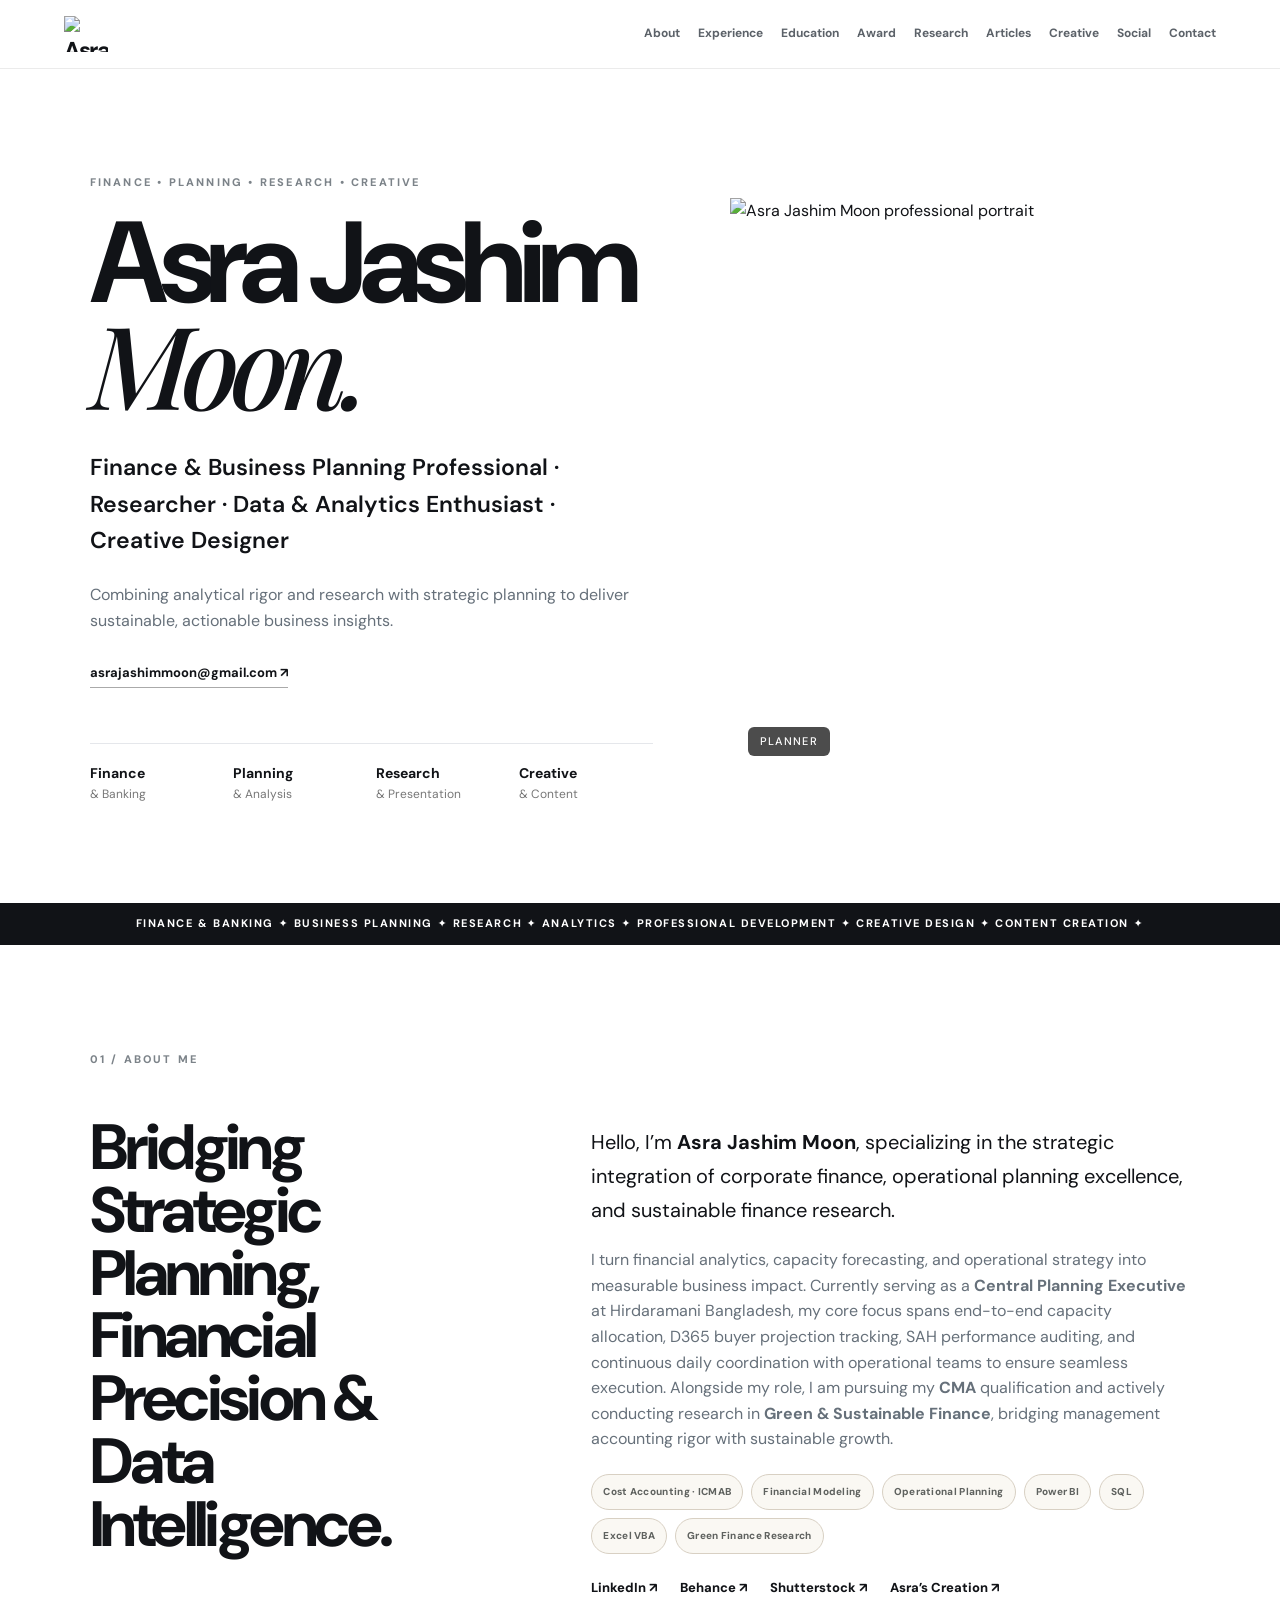
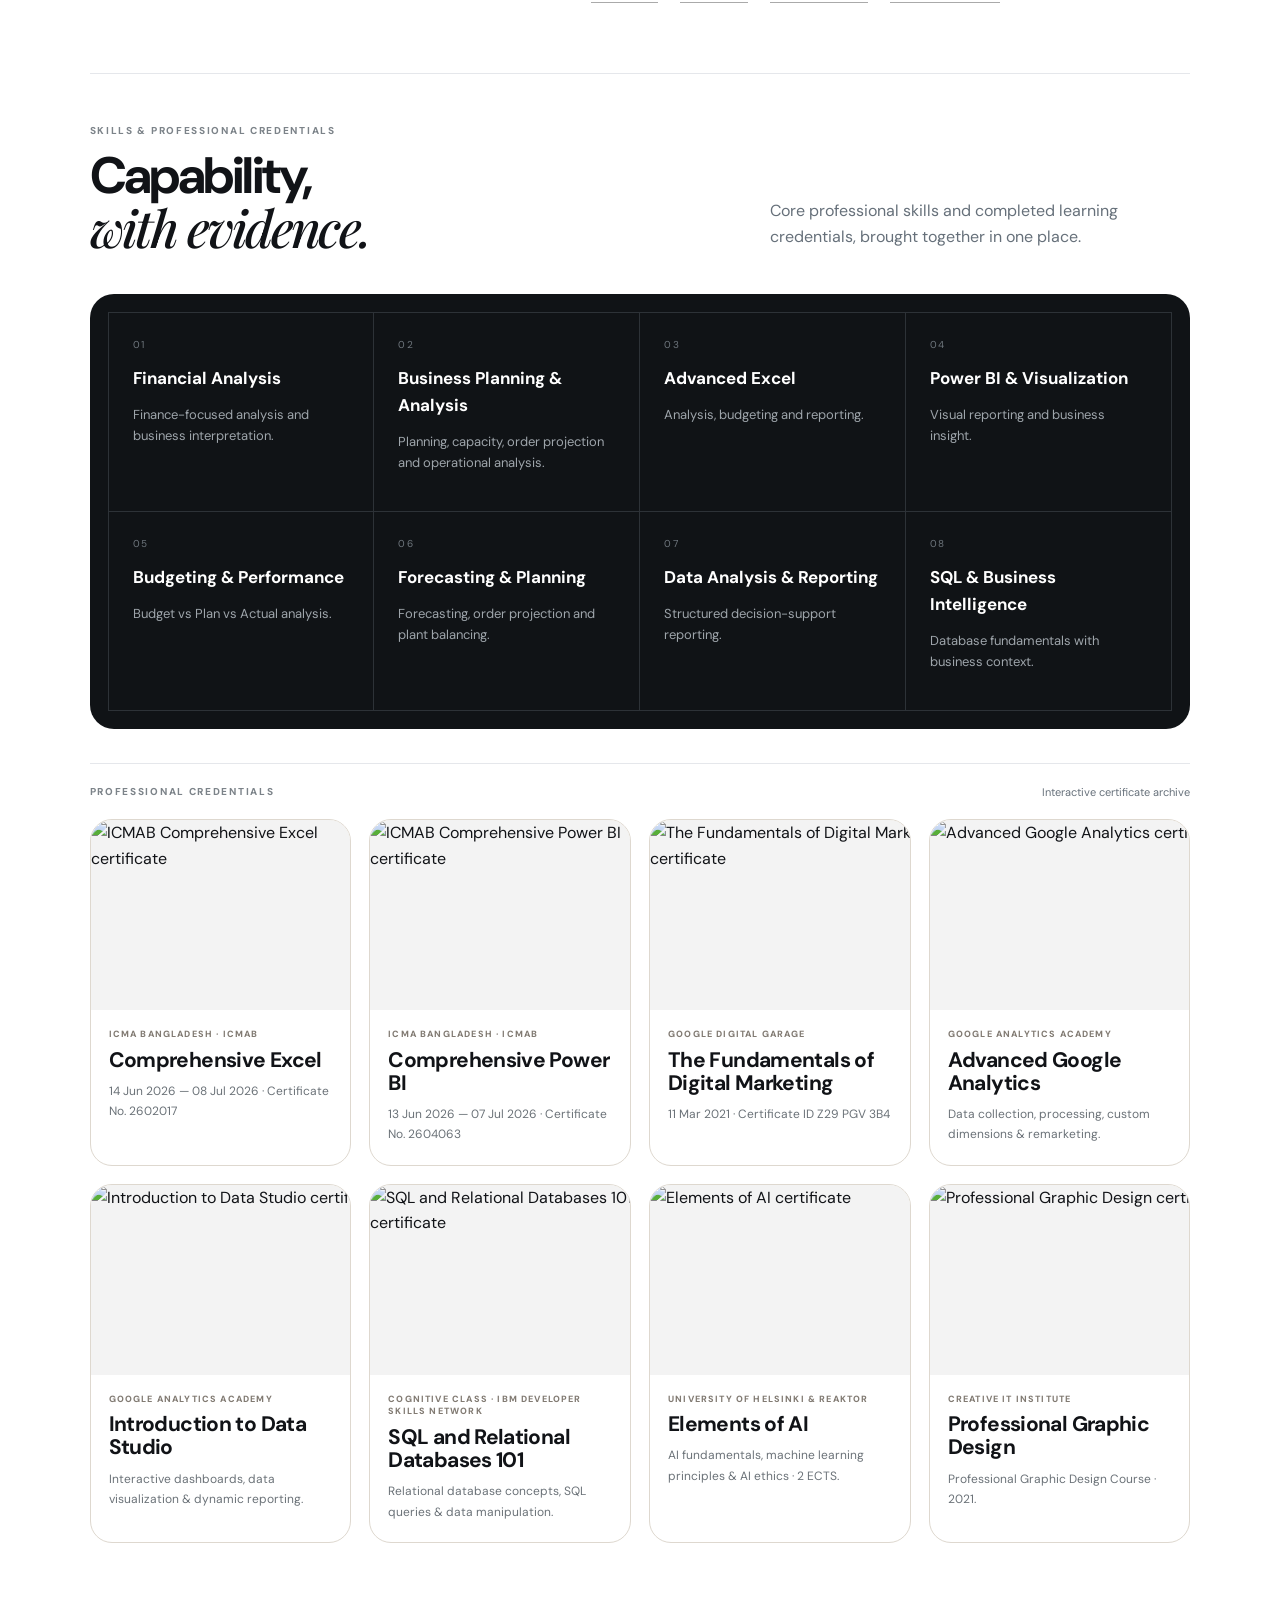
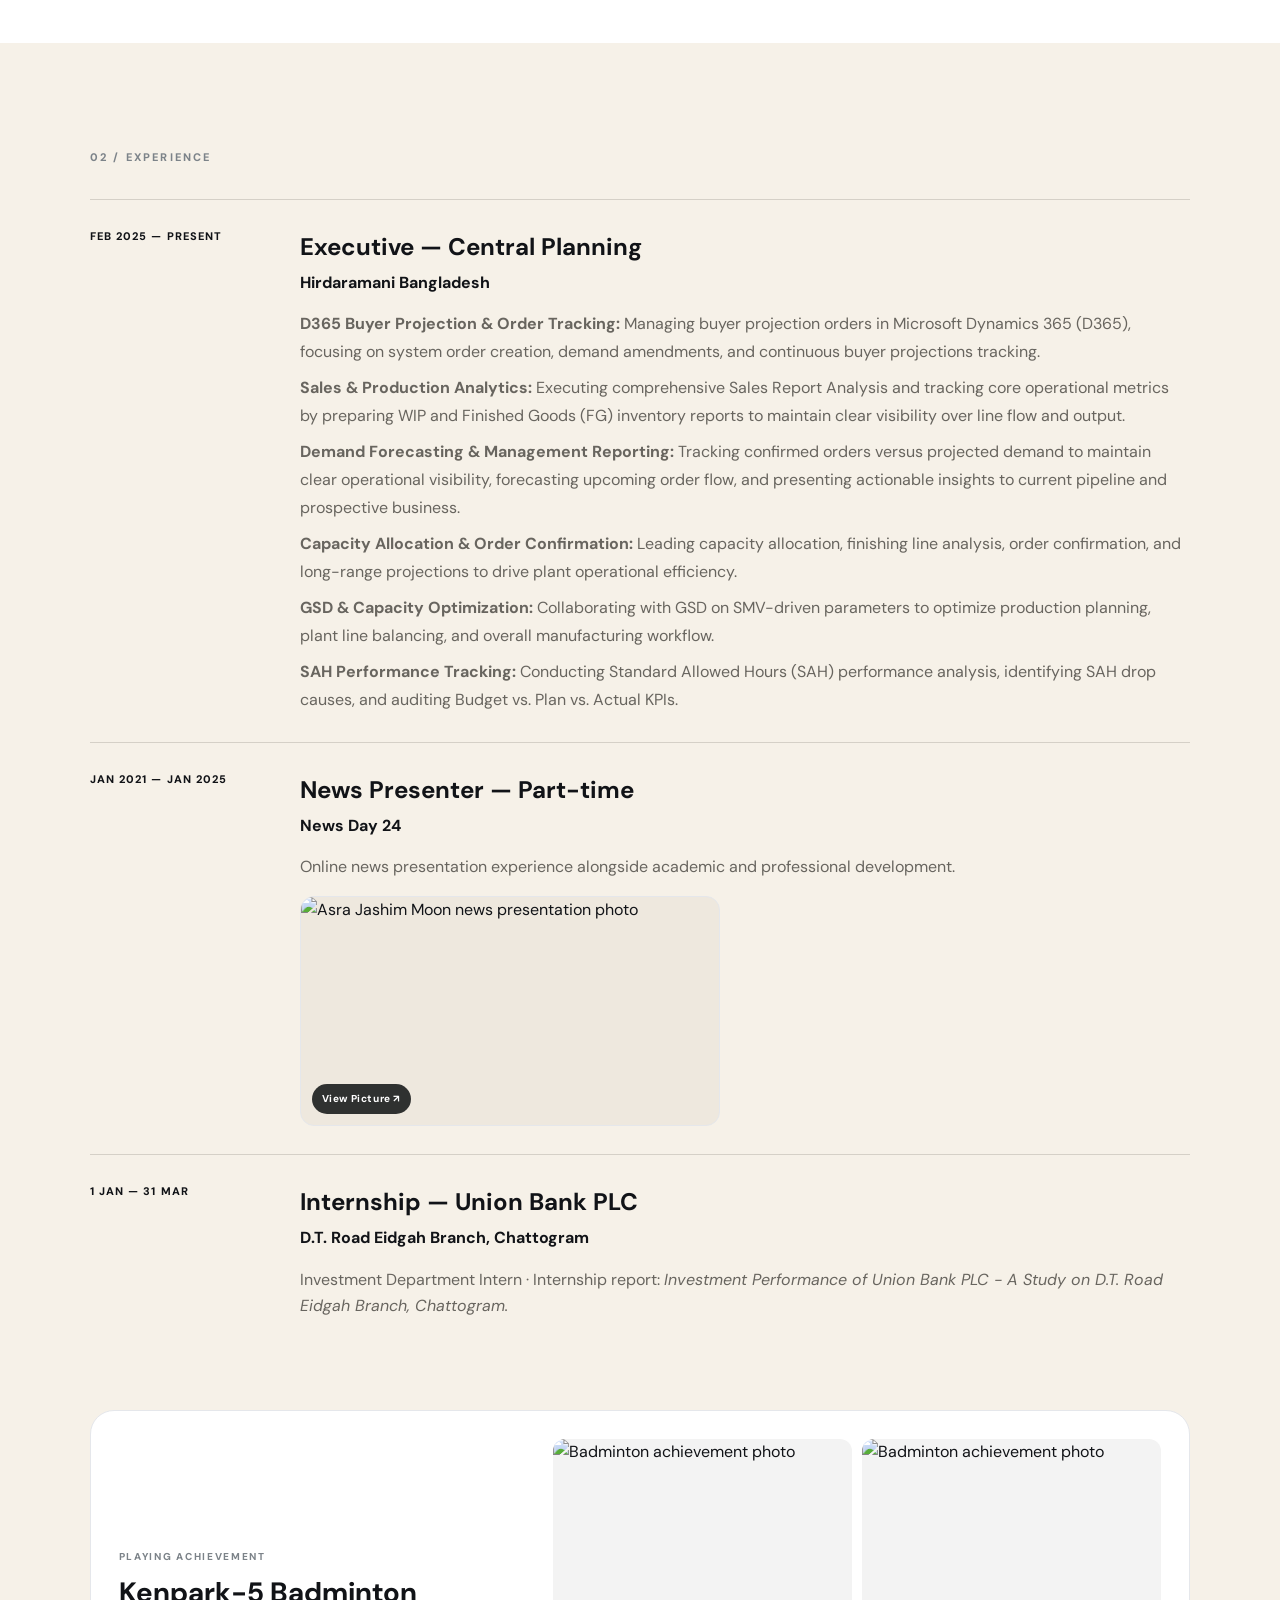
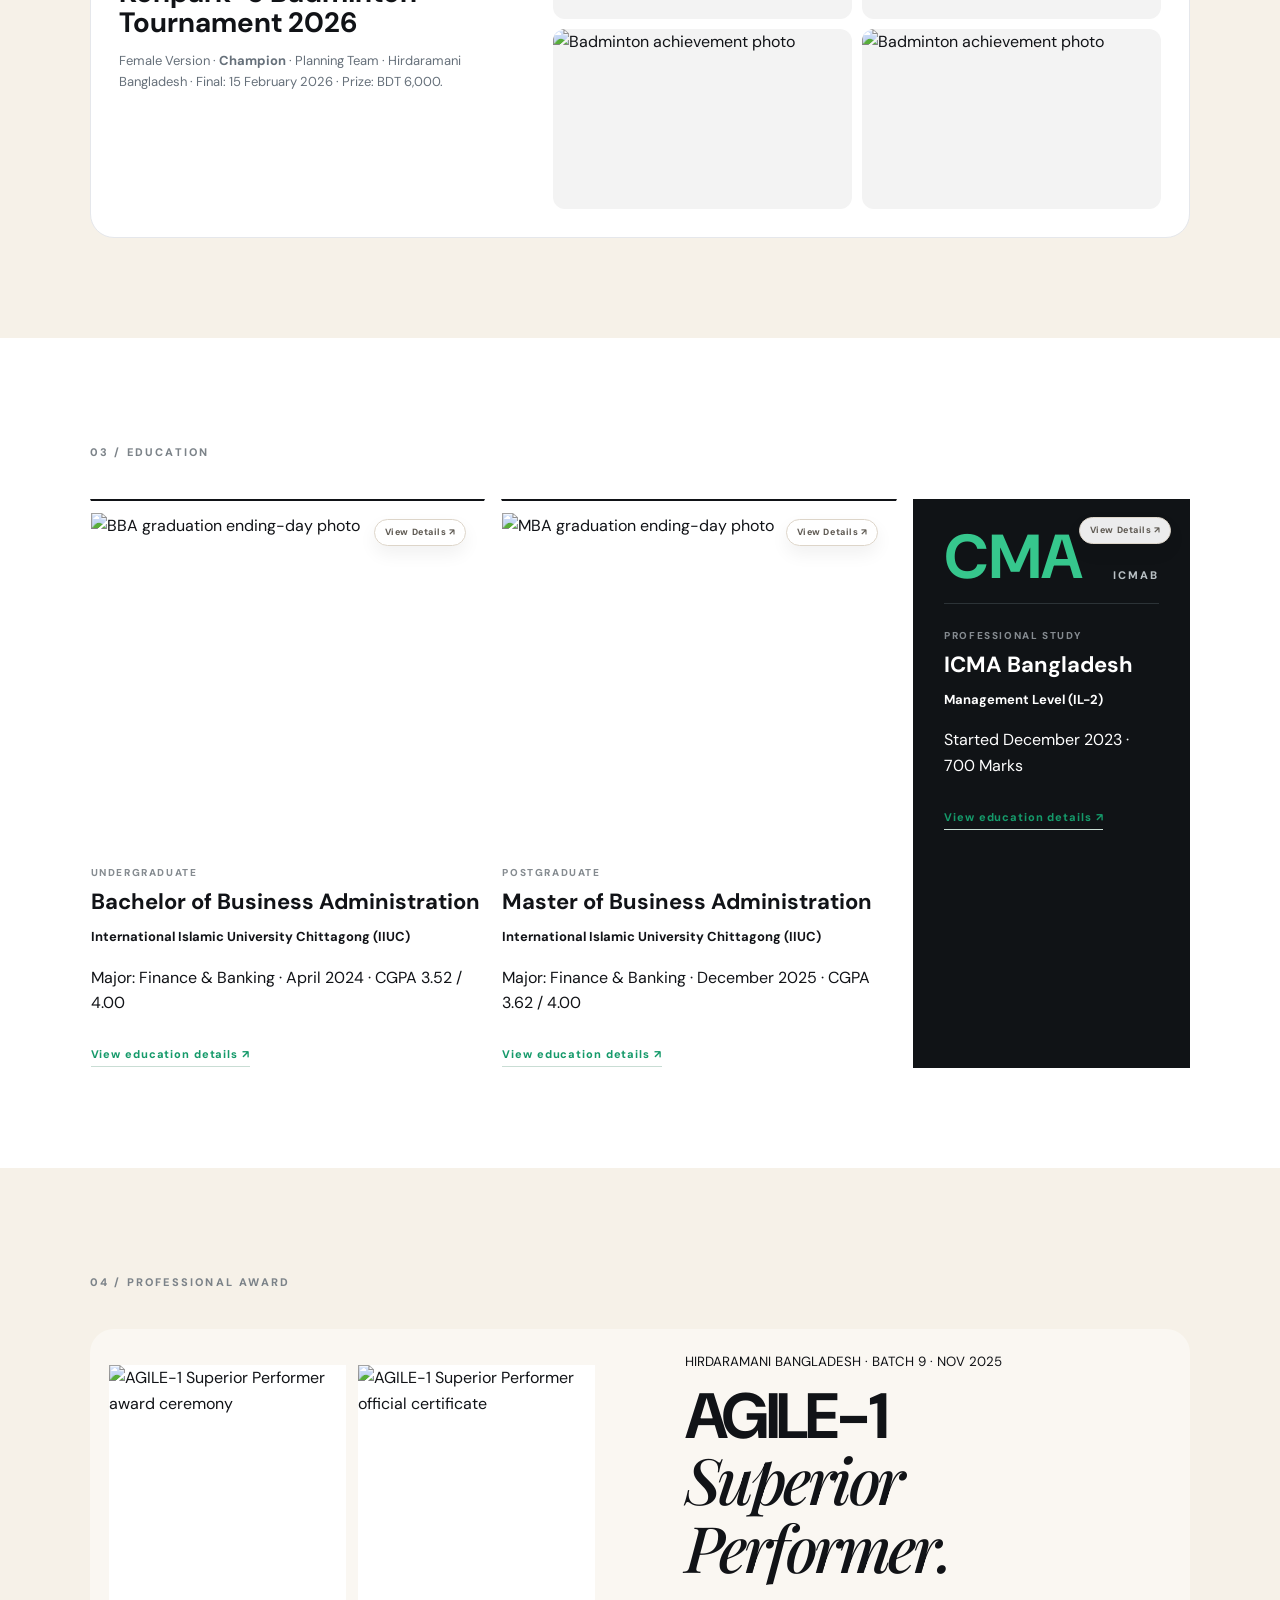
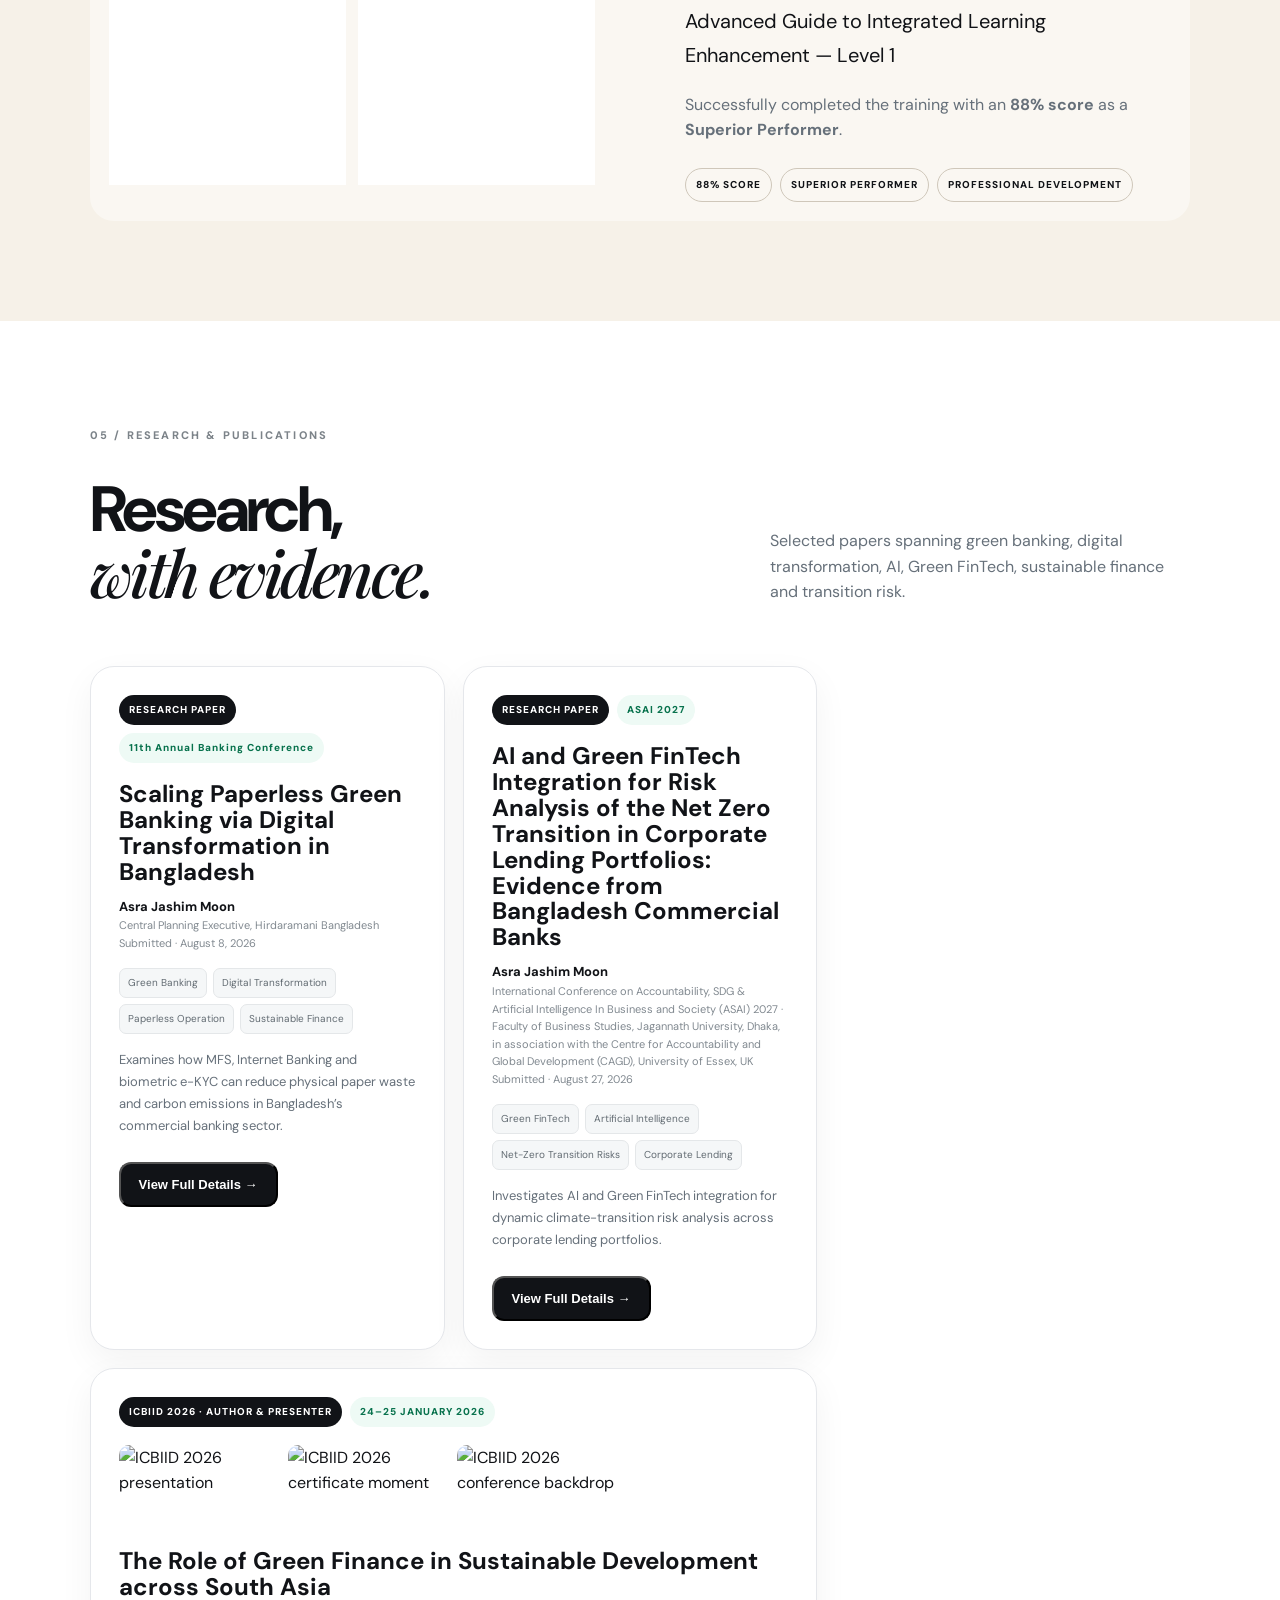
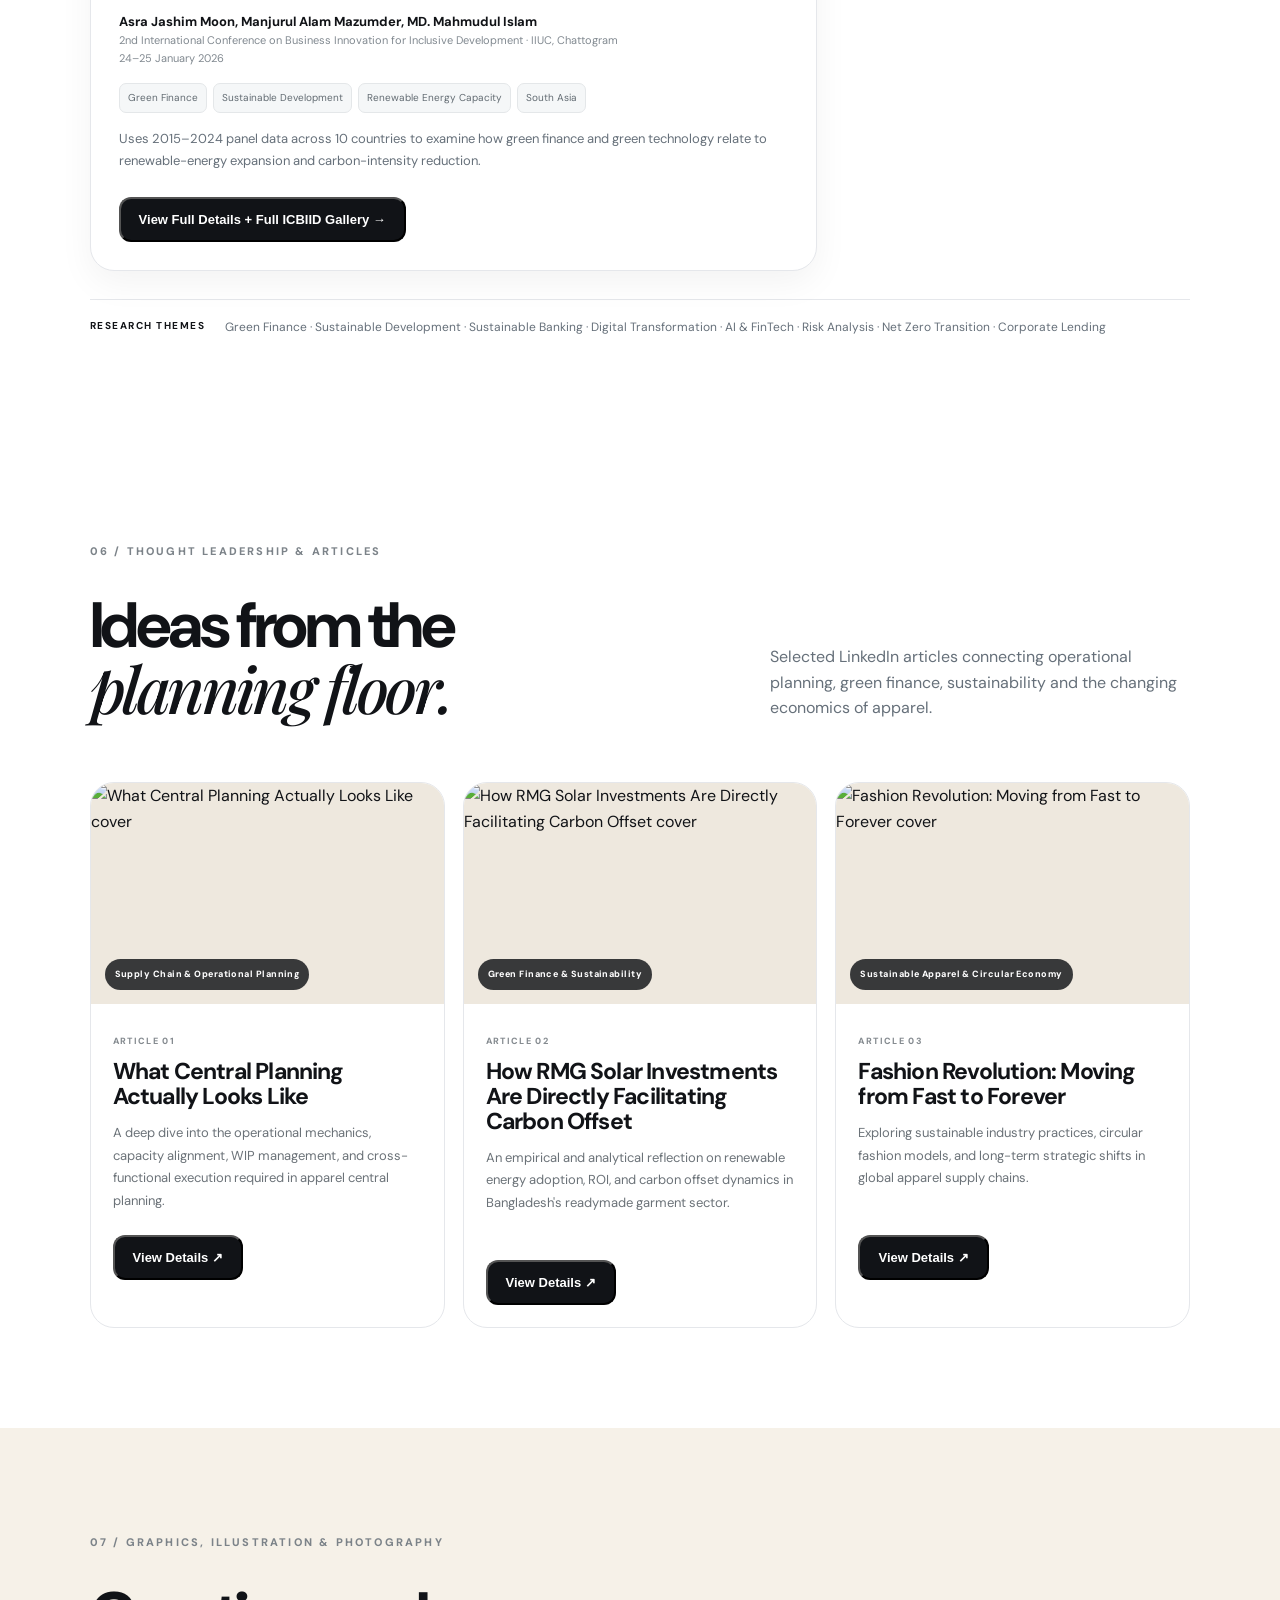
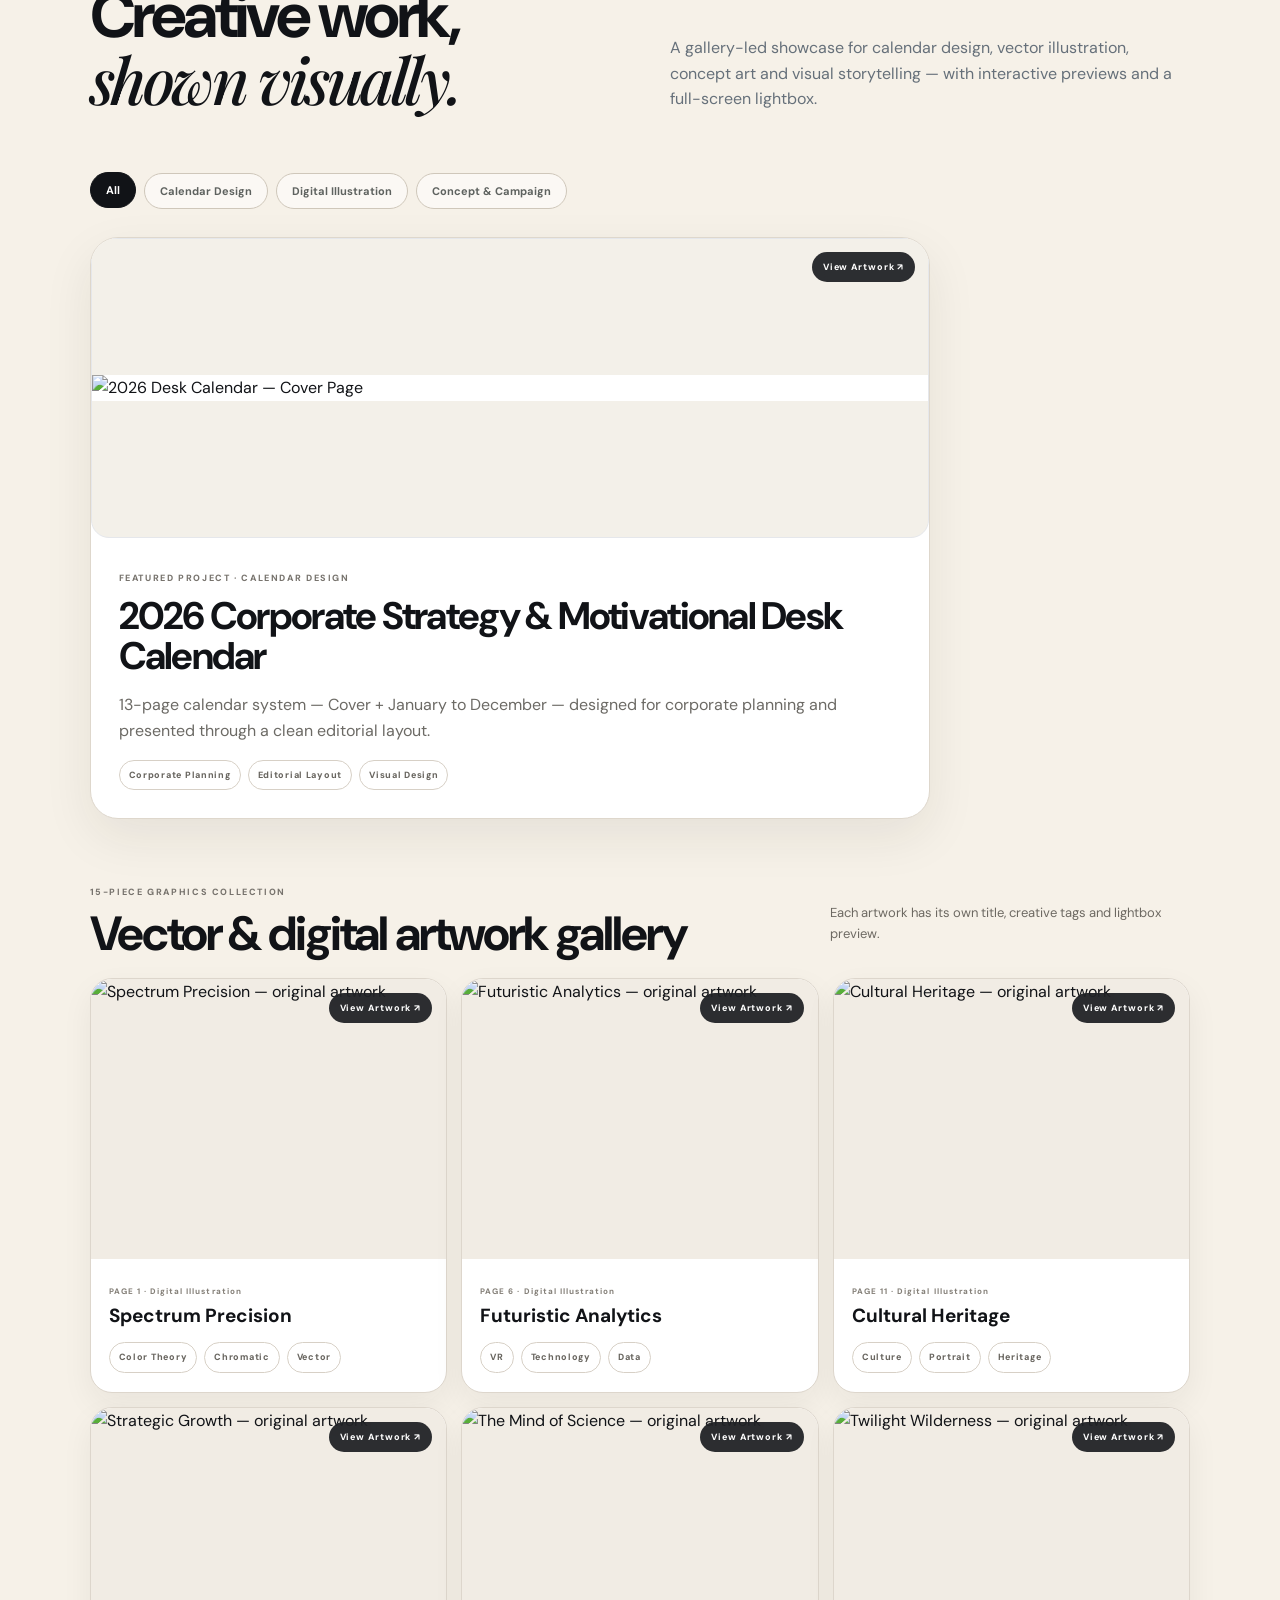
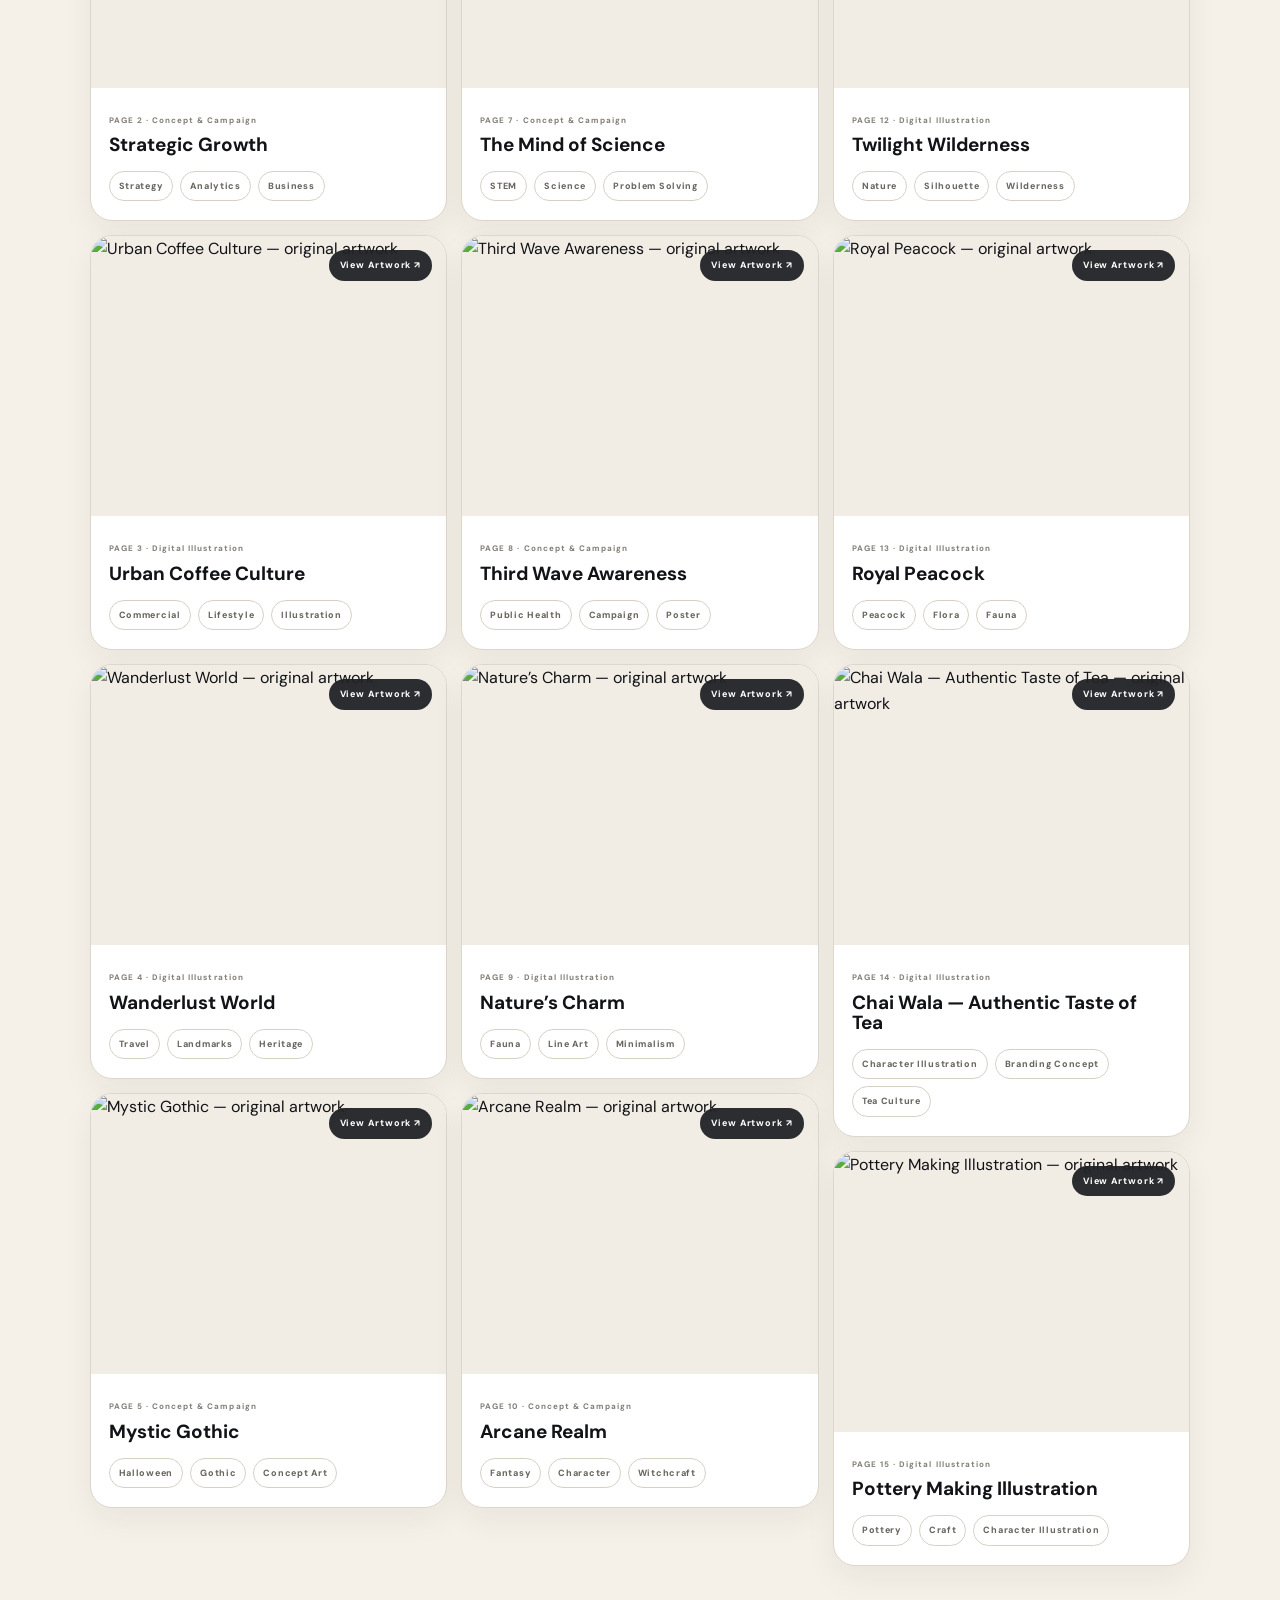
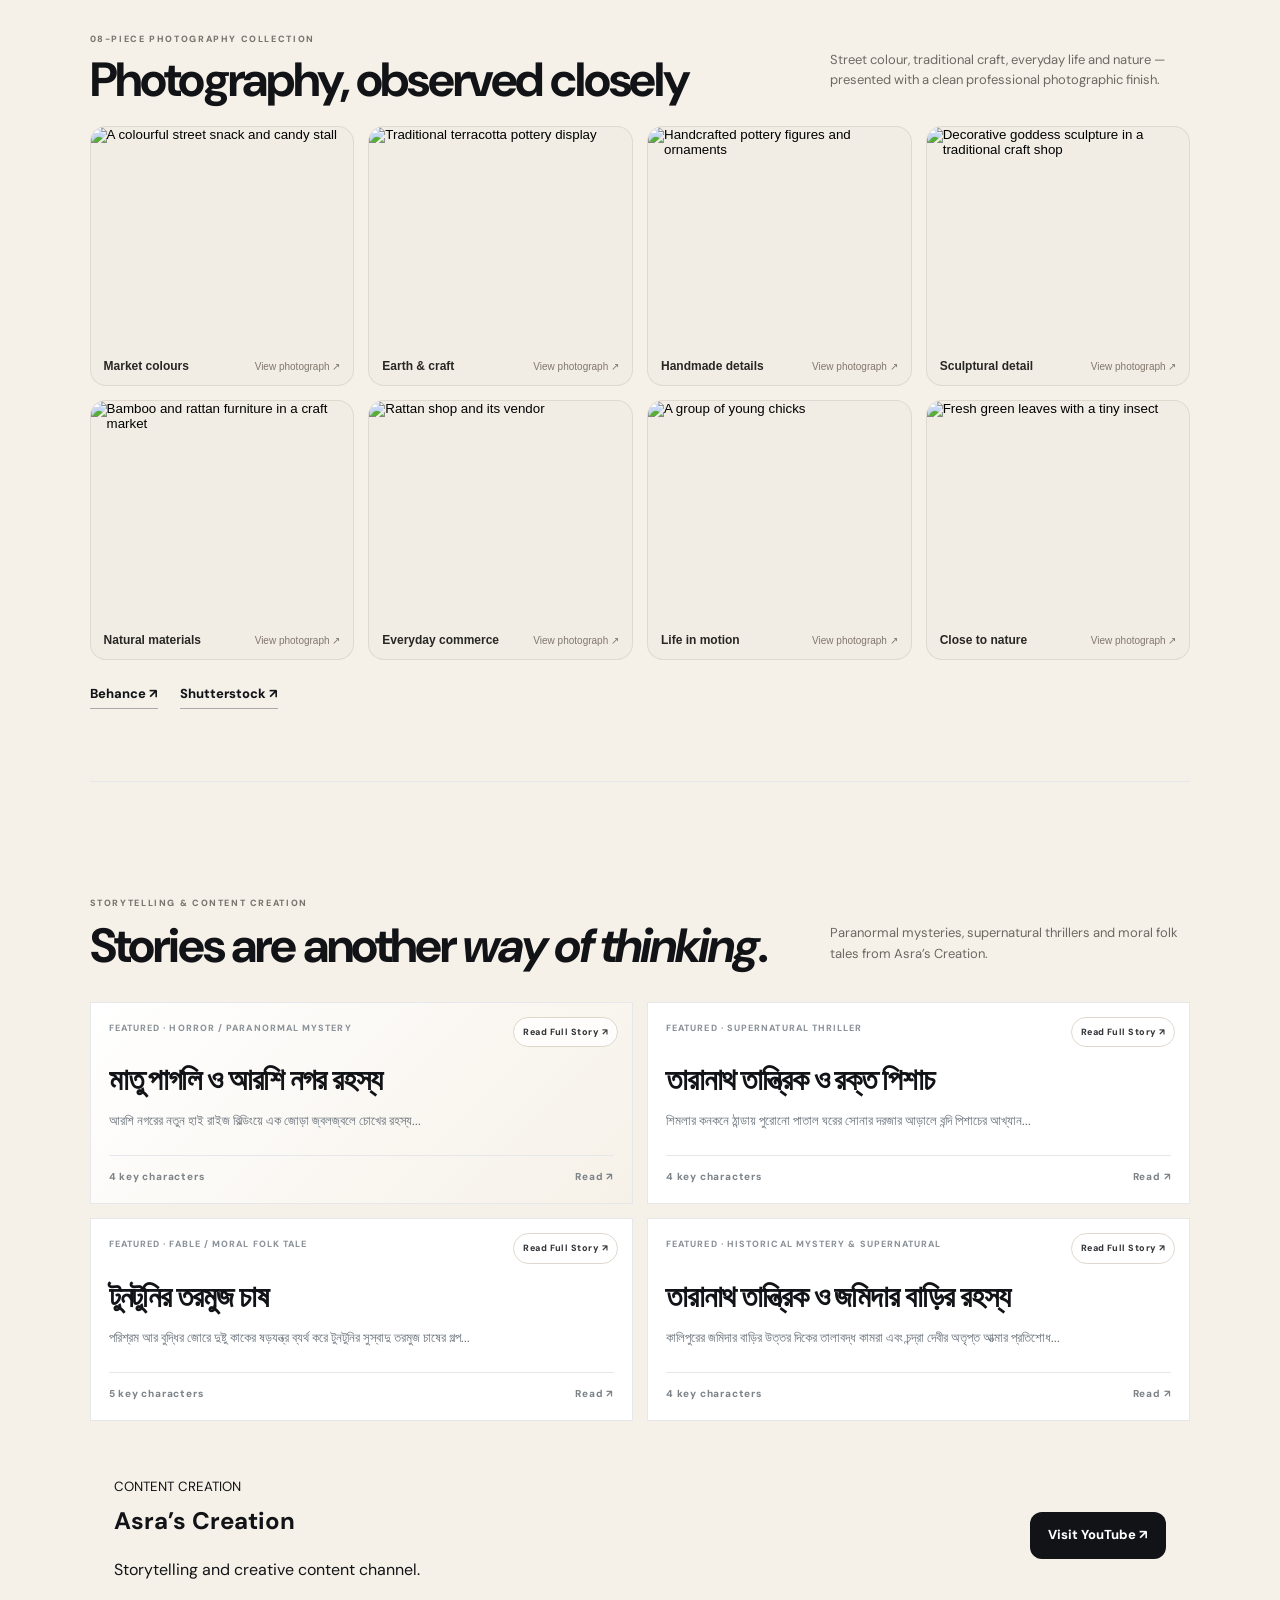
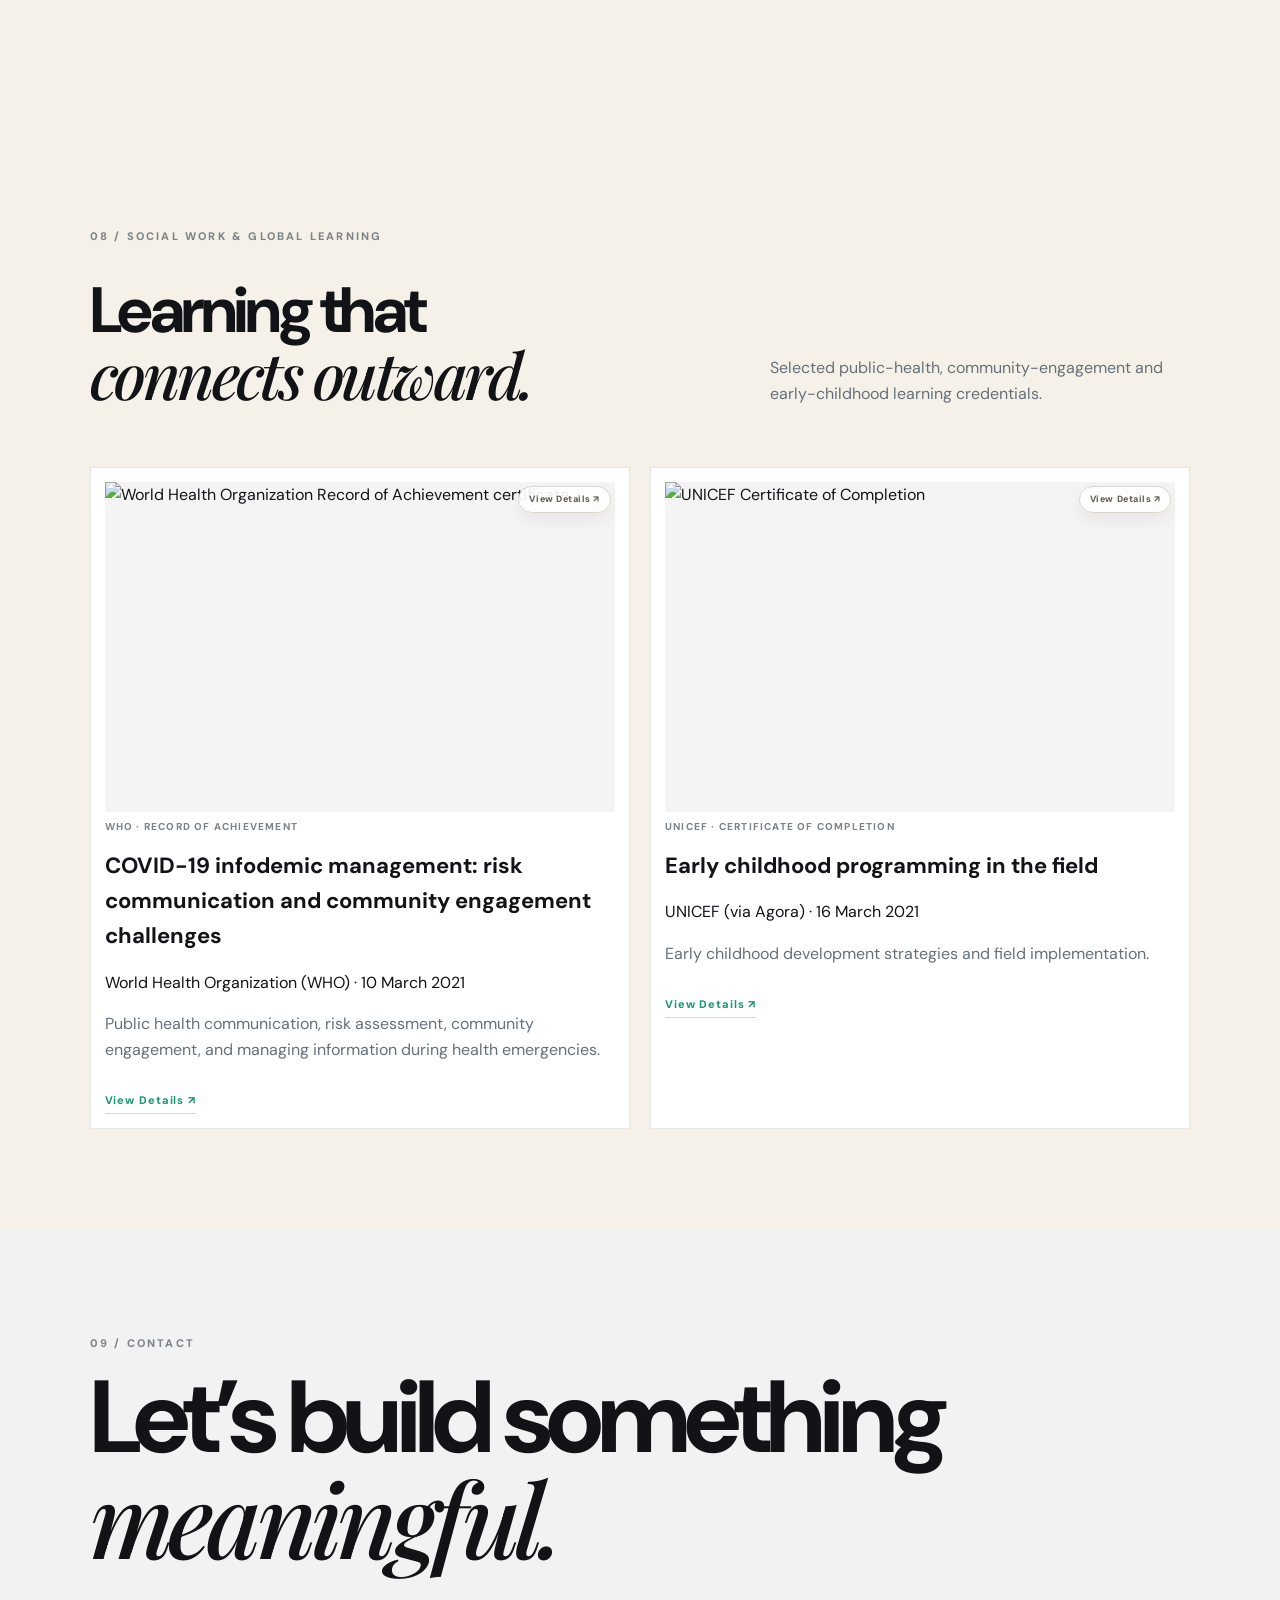
==== index.html @ 0da32f6a "Add files via upload" ====
<!doctype html><html lang="en"><head><meta charset="utf-8"><meta name="viewport" content="width=device-width,initial-scale=1"><meta name="description" content="Asra Jashim Moon — Finance & Banking, Business Planning, Research, Data & Analytics, Creative Design and Thought Leadership portfolio.">
<meta name="author" content="Asra Jashim Moon">
<meta name="robots" content="index,follow">
<meta name="theme-color" content="#f6f1e8">
<meta property="og:type" content="website">
<meta property="og:title" content="Asra Jashim Moon — Finance, Planning, Research & Creative Portfolio">
<meta property="og:description" content="Professional portfolio of Asra Jashim Moon spanning Finance & Banking, Business Planning, Research, Data & Analytics, Creative Design and Thought Leadership.">
<meta property="og:image" content="assets/hero.jpg">
<meta name="twitter:card" content="summary_large_image">
<meta name="twitter:title" content="Asra Jashim Moon — Portfolio">
<meta name="twitter:description" content="Finance & Business Planning Professional · Researcher · Data & Analytics Enthusiast · Creative Designer">
<meta name="twitter:image" content="assets/hero.jpg">
<title>Asra Jashim Moon — Portfolio</title><link rel="stylesheet" href="styles.css"></head><body>
<header><a class="logo logo-image" href="#home" aria-label="Asra Jashim Moon home"><img src="assets/asras-creation-logo-dark.png" alt="Asra's Creation logo"></a><nav><a href="#about">About</a><a href="#experience">Experience</a><a href="#education">Education</a><a href="#awards">Award</a><a href="#research">Research</a><a href="#thought-leadership">Articles</a><a href="#creative">Creative</a><a href="#social">Social</a><a href="#contact">Contact</a></nav></header>
<main id="home">
<section class="hero"><div><small>FINANCE • PLANNING • RESEARCH • CREATIVE</small><h1>Asra Jashim<br><i>Moon.</i></h1><p class="role">Finance &amp; Business Planning Professional · Researcher · Data &amp; Analytics Enthusiast · Creative Designer</p><p class="muted">Combining analytical rigor and research with strategic planning to deliver sustainable, actionable business insights.</p><div class="actions"><a class="under copy-email" href="mailto:asrajashimmoon@gmail.com" data-email="asrajashimmoon@gmail.com">asrajashimmoon@gmail.com ↗<span class="copy-tip" aria-live="polite">Copy email</span></a></div><div class="stats"><span><b>Finance</b>&amp; Banking</span><span><b>Planning</b>&amp; Analysis</span><span><b>Research</b>&amp; Presentation</span><span><b>Creative</b>&amp; Content</span></div></div><div class="heroimg"><img src="assets/hero.jpg" alt="Asra Jashim Moon professional portrait"><label>PLANNER</label></div></section>
<div class="ticker">FINANCE & BANKING ✦ BUSINESS PLANNING ✦ RESEARCH ✦ ANALYTICS ✦ PROFESSIONAL DEVELOPMENT ✦ CREATIVE DESIGN ✦ CONTENT CREATION ✦</div>
<section id="about" class="section"><small>01 / ABOUT ME</small><div class="split"><h2>Bridging Strategic Planning, Financial Precision &amp; Data Intelligence.</h2><div><p class="lead">Hello, I’m <strong>Asra Jashim Moon</strong>, specializing in the strategic integration of corporate finance, operational planning excellence, and sustainable finance research.</p><p class="muted">I turn financial analytics, capacity forecasting, and operational strategy into measurable business impact. Currently serving as a <strong>Central Planning Executive</strong> at Hirdaramani Bangladesh, my core focus spans end-to-end capacity allocation, D365 buyer projection tracking, SAH performance auditing, and continuous daily coordination with operational teams to ensure seamless execution. Alongside my role, I am pursuing my <strong>CMA</strong> qualification and actively conducting research in <strong>Green &amp; Sustainable Finance</strong>, bridging management accounting rigor with sustainable growth.</p><div class="focus-badges"><span>Cost Accounting · ICMAB</span><span>Financial Modeling</span><span>Operational Planning</span><span>Power BI</span><span>SQL</span><span>Excel VBA</span><span>Green Finance Research</span></div><div class="links"><a href="https://www.linkedin.com/in/asrajashimmoon/" target="_blank" rel="noreferrer">LinkedIn ↗</a><a href="https://www.behance.net/asrajashim3204" target="_blank" rel="noreferrer">Behance ↗</a><a href="https://www.shutterstock.com/g/Asra+Jashim+Moon" target="_blank" rel="noreferrer">Shutterstock ↗</a><a href="https://www.youtube.com/@asrascreation" target="_blank" rel="noreferrer">Asra’s Creation ↗</a></div></div></div>
<div id="credentials-inline" class="about-evidence">
  <div class="about-evidence-head"><div><span class="evidence-kicker">SKILLS & PROFESSIONAL CREDENTIALS</span><h3>Capability,<br><i>with evidence.</i></h3></div><p>Core professional skills and completed learning credentials, brought together in one place.</p></div>
  <div class="evidence-skill-panel">
    <div class="skillgrid inline-skillgrid">
      <article>01<h3>Financial Analysis</h3><p>Finance-focused analysis and business interpretation.</p></article>
      <article>02<h3>Business Planning &amp; Analysis</h3><p>Planning, capacity, order projection and operational analysis.</p></article>
      <article>03<h3>Advanced Excel</h3><p>Analysis, budgeting and reporting.</p></article>
      <article>04<h3>Power BI &amp; Visualization</h3><p>Visual reporting and business insight.</p></article>
      <article>05<h3>Budgeting &amp; Performance</h3><p>Budget vs Plan vs Actual analysis.</p></article>
      <article>06<h3>Forecasting &amp; Planning</h3><p>Forecasting, order projection and plant balancing.</p></article>
      <article>07<h3>Data Analysis &amp; Reporting</h3><p>Structured decision-support reporting.</p></article>
      <article>08<h3>SQL &amp; Business Intelligence</h3><p>Database fundamentals with business context.</p></article>
    </div>
  </div>
  <div class="credential-inline-head"><span>PROFESSIONAL CREDENTIALS</span><small>Interactive certificate archive</small></div>
  <div class="credential-grid inline-credential-grid">
    <article class="credential-card hover:-translate-y-1 hover:shadow-lg" tabindex="0" role="button" onclick="openCredential('excel')" onkeydown="credentialKey(event,'excel')"><div class="credential-visual"><img src="assets/icmab-comprehensive-excel.jpg" alt="ICMAB Comprehensive Excel certificate" loading="lazy"></div><div class="credential-body"><small>ICMA BANGLADESH · ICMAB</small><h3>Comprehensive Excel</h3><p>14 Jun 2026 — 08 Jul 2026 · Certificate No. 2602017</p></div></article>
    <article class="credential-card hover:-translate-y-1 hover:shadow-lg" tabindex="0" role="button" onclick="openCredential('powerbi')" onkeydown="credentialKey(event,'powerbi')"><div class="credential-visual"><img src="assets/icmab-comprehensive-power-bi.jpg" alt="ICMAB Comprehensive Power BI certificate" loading="lazy"></div><div class="credential-body"><small>ICMA BANGLADESH · ICMAB</small><h3>Comprehensive Power BI</h3><p>13 Jun 2026 — 07 Jul 2026 · Certificate No. 2604063</p></div></article>
    <article class="credential-card hover:-translate-y-1 hover:shadow-lg" tabindex="0" role="button" onclick="openCredential('digitalmarketing')" onkeydown="credentialKey(event,'digitalmarketing')"><div class="credential-visual"><img src="assets/digital-marketing.jpg" alt="The Fundamentals of Digital Marketing certificate" loading="lazy"></div><div class="credential-body"><small>GOOGLE DIGITAL GARAGE</small><h3>The Fundamentals of Digital Marketing</h3><p>11 Mar 2021 · Certificate ID Z29 PGV 3B4</p></div></article>
    <article class="credential-card hover:-translate-y-1 hover:shadow-lg" tabindex="0" role="button" onclick="openCredential('analytics')" onkeydown="credentialKey(event,'analytics')"><div class="credential-visual"><img src="assets/google-analytics.jpg" alt="Advanced Google Analytics certificate" loading="lazy"></div><div class="credential-body"><small>GOOGLE ANALYTICS ACADEMY</small><h3>Advanced Google Analytics</h3><p>Data collection, processing, custom dimensions &amp; remarketing.</p></div></article>
    <article class="credential-card hover:-translate-y-1 hover:shadow-lg" tabindex="0" role="button" onclick="openCredential('datastudio')" onkeydown="credentialKey(event,'datastudio')"><div class="credential-visual"><img src="assets/data-studio.jpg" alt="Introduction to Data Studio certificate" loading="lazy"></div><div class="credential-body"><small>GOOGLE ANALYTICS ACADEMY</small><h3>Introduction to Data Studio</h3><p>Interactive dashboards, data visualization &amp; dynamic reporting.</p></div></article>
    <article class="credential-card hover:-translate-y-1 hover:shadow-lg" tabindex="0" role="button" onclick="openCredential('sql')" onkeydown="credentialKey(event,'sql')"><div class="credential-visual"><img src="assets/sql.jpg" alt="SQL and Relational Databases 101 certificate" loading="lazy"></div><div class="credential-body"><small>COGNITIVE CLASS · IBM DEVELOPER SKILLS NETWORK</small><h3>SQL and Relational Databases 101</h3><p>Relational database concepts, SQL queries &amp; data manipulation.</p></div></article>
    <article class="credential-card hover:-translate-y-1 hover:shadow-lg" tabindex="0" role="button" onclick="openCredential('ai')" onkeydown="credentialKey(event,'ai')"><div class="credential-visual"><img src="assets/ai.jpg" alt="Elements of AI certificate" loading="lazy"></div><div class="credential-body"><small>UNIVERSITY OF HELSINKI &amp; REAKTOR</small><h3>Elements of AI</h3><p>AI fundamentals, machine learning principles &amp; AI ethics · 2 ECTS.</p></div></article>
    <article class="credential-card hover:-translate-y-1 hover:shadow-lg" tabindex="0" role="button" onclick="openCredential('graphic')" onkeydown="credentialKey(event,'graphic')"><div class="credential-visual"><img src="assets/graphic-cert.png" alt="Professional Graphic Design certificate" loading="lazy"></div><div class="credential-body"><small>CREATIVE IT INSTITUTE</small><h3>Professional Graphic Design</h3><p>Professional Graphic Design Course · 2021.</p></div></article>
  </div>
</div></section>
<section id="experience" class="section cream"><small>02 / EXPERIENCE</small><div class="timeline"><article><time>FEB 2025 — PRESENT</time><div><h3>Executive — Central Planning</h3><b>Hirdaramani Bangladesh</b><ol class="experience-list"><li><strong>D365 Buyer Projection &amp; Order Tracking:</strong> Managing buyer projection orders in Microsoft Dynamics 365 (D365), focusing on system order creation, demand amendments, and continuous buyer projections tracking.</li><li><strong>Sales &amp; Production Analytics:</strong> Executing comprehensive Sales Report Analysis and tracking core operational metrics by preparing WIP and Finished Goods (FG) inventory reports to maintain clear visibility over line flow and output.</li><li><strong>Demand Forecasting &amp; Management Reporting:</strong> Tracking confirmed orders versus projected demand to maintain clear operational visibility, forecasting upcoming order flow, and presenting actionable insights to current pipeline and prospective business.</li><li><strong>Capacity Allocation &amp; Order Confirmation:</strong> Leading capacity allocation, finishing line analysis, order confirmation, and long-range projections to drive plant operational efficiency.</li><li><strong>GSD &amp; Capacity Optimization:</strong> Collaborating with GSD on SMV-driven parameters to optimize production planning, plant line balancing, and overall manufacturing workflow.</li><li><strong>SAH Performance Tracking:</strong> Conducting Standard Allowed Hours (SAH) performance analysis, identifying SAH drop causes, and auditing Budget vs. Plan vs. Actual KPIs.</li></ol></div></article><article><time>JAN 2021 — JAN 2025</time><div><h3>News Presenter — Part-time</h3><b>News Day 24</b><p>Online news presentation experience alongside academic and professional development.</p><div class="news-presentation-photo"><a href="assets/news-presentation.jpg" target="_blank" rel="noreferrer" aria-label="Open News Presentation photo in a new tab"><img loading="lazy" src="assets/news-presentation.jpg" alt="Asra Jashim Moon news presentation photo"><span class="news-photo-label">View Picture ↗</span></a></div></div></article><article><time>1 JAN — 31 MAR</time><div><h3>Internship — Union Bank PLC</h3><b>D.T. Road Eidgah Branch, Chattogram</b><p>Investment Department Intern · Internship report: <i>Investment Performance of Union Bank PLC - A Study on D.T. Road Eidgah Branch, Chattogram.</i></p></div></article></div>
<div class="embedded-achievement"><div><span class="evidence-kicker">PLAYING ACHIEVEMENT</span><h3>Kenpark-5 Badminton Tournament 2026</h3><p>Female Version · <b>Champion</b> · Planning Team · Hirdaramani Bangladesh · Final: 15 February 2026 · Prize: BDT 6,000.</p></div><div class="embedded-badgrid"><img loading="lazy" src="assets/badminton1.jpg" alt="Badminton achievement photo"><img loading="lazy" src="assets/badminton2.jpg" alt="Badminton achievement photo"><img loading="lazy" src="assets/badminton4.jpg" alt="Badminton achievement photo"><img loading="lazy" src="assets/badminton3.jpg" alt="Badminton achievement photo"></div></div></section>
<section id="education" class="section"><small>03 / EDUCATION</small><div class="edu"><article class="edu-card interactive-card" role="button" tabindex="0" aria-haspopup="dialog" onclick="openEducation('bba')" onkeydown="if(event.key==='Enter'||event.key===' ')openEducation('bba')"><span class="click-badge">View Details ↗</span><img loading="lazy" src="assets/bba.jpg" alt="BBA graduation ending-day photo"><small>UNDERGRADUATE</small><h3>Bachelor of Business Administration</h3><b>International Islamic University Chittagong (IIUC)</b><p>Major: Finance &amp; Banking · April 2024 · CGPA 3.52 / 4.00</p><span class="edu-more">View education details ↗</span></article><article class="edu-card interactive-card" role="button" tabindex="0" aria-haspopup="dialog" onclick="openEducation('mba')" onkeydown="if(event.key==='Enter'||event.key===' ')openEducation('mba')"><span class="click-badge">View Details ↗</span><img loading="lazy" src="assets/mba.jpg" alt="MBA graduation ending-day photo"><small>POSTGRADUATE</small><h3>Master of Business Administration</h3><b>International Islamic University Chittagong (IIUC)</b><p>Major: Finance &amp; Banking · December 2025 · CGPA 3.62 / 4.00</p><span class="edu-more">View education details ↗</span></article><article class="cma edu-card interactive-card" role="button" tabindex="0" aria-haspopup="dialog" onclick="openEducation('cma')" onkeydown="if(event.key==='Enter'||event.key===' ')openEducation('cma')"><span class="click-badge">View Details ↗</span><div class="cma-mark"><strong>CMA</strong><span>ICMAB</span></div><small>PROFESSIONAL STUDY</small><h3>ICMA Bangladesh</h3><b>Management Level (IL-2)</b><p>Started December 2023 · 700 Marks</p><span class="edu-more">View education details ↗</span></article></div></section>
<section id="awards" class="section cream"><small>04 / PROFESSIONAL AWARD</small><article class="award award-interactive" role="button" tabindex="0" aria-haspopup="dialog" onclick="openAward()" onkeydown="if(event.key==='Enter'||event.key===' '){event.preventDefault();openAward()}"><div class="awardimgs"><img loading="lazy" src="assets/agile-award.jpg" alt="AGILE-1 Superior Performer award ceremony"><img loading="lazy" src="assets/agile-cert.jpg" alt="AGILE-1 Superior Performer official certificate"></div><div><small>HIRDARAMANI BANGLADESH · BATCH 9 · NOV 2025</small><h2>AGILE-1<br><i>Superior Performer.</i></h2><p class="lead">Advanced Guide to Integrated Learning Enhancement — Level 1</p><p class="muted">Successfully completed the training with an <b>88% score</b> as a <b>Superior Performer</b>.</p><div class="pills"><span>88% SCORE</span><span>SUPERIOR PERFORMER</span><span>PROFESSIONAL DEVELOPMENT</span></div></div></article></section>
<section id="research" class="section"><small>05 / RESEARCH & PUBLICATIONS</small><div class="head"><h2>Research,<br><i>with evidence.</i></h2><p>Selected papers spanning green banking, digital transformation, AI, Green FinTech, sustainable finance and transition risk.</p></div>
<div class="research-grid">
<article class="research-card"><div class="research-meta"><span class="tag darktag">RESEARCH PAPER</span><span class="tag">11th Annual Banking Conference</span></div><h3>Scaling Paperless Green Banking via Digital Transformation in Bangladesh</h3><div class="author">Asra Jashim Moon</div><div class="affil">Central Planning Executive, Hirdaramani Bangladesh</div><div class="date">Submitted · August 8, 2026</div><div class="keyword-row"><span class="keyword">Green Banking</span><span class="keyword">Digital Transformation</span><span class="keyword">Paperless Operation</span><span class="keyword">Sustainable Finance</span></div><p>Examines how MFS, Internet Banking and biometric e-KYC can reduce physical paper waste and carbon emissions in Bangladesh’s commercial banking sector.</p><button class="btn dark" onclick="openPaper('paperless')">View Full Details →</button></article>
<article class="research-card"><div class="research-meta"><span class="tag darktag">RESEARCH PAPER</span><span class="tag">ASAI 2027</span></div><h3>AI and Green FinTech Integration for Risk Analysis of the Net Zero Transition in Corporate Lending Portfolios: Evidence from Bangladesh Commercial Banks</h3><div class="author">Asra Jashim Moon</div><div class="affil">International Conference on Accountability, SDG &amp; Artificial Intelligence In Business and Society (ASAI) 2027 · Faculty of Business Studies, Jagannath University, Dhaka, in association with the Centre for Accountability and Global Development (CAGD), University of Essex, UK</div><div class="date">Submitted · August 27, 2026</div><div class="keyword-row"><span class="keyword">Green FinTech</span><span class="keyword">Artificial Intelligence</span><span class="keyword">Net-Zero Transition Risks</span><span class="keyword">Corporate Lending</span></div><p>Investigates AI and Green FinTech integration for dynamic climate-transition risk analysis across corporate lending portfolios.</p><button class="btn dark" onclick="openPaper('fintech')">View Full Details →</button></article>
<article class="research-card featured"><div class="research-meta"><span class="tag darktag">ICBIID 2026 · AUTHOR & PRESENTER</span><span class="tag">24–25 JANUARY 2026</span></div><div class="research-preview"><img loading="lazy" src="assets/icb-01.jpg" alt="ICBIID 2026 presentation"><img loading="lazy" src="assets/icb-02.jpg" alt="ICBIID 2026 certificate moment"><img loading="lazy" src="assets/icb-03.jpg" alt="ICBIID 2026 conference backdrop"></div><h3>The Role of Green Finance in Sustainable Development across South Asia</h3><div class="author">Asra Jashim Moon, Manjurul Alam Mazumder, MD. Mahmudul Islam</div><div class="affil">2nd International Conference on Business Innovation for Inclusive Development · IIUC, Chattogram</div><div class="date">24–25 January 2026</div><div class="keyword-row"><span class="keyword">Green Finance</span><span class="keyword">Sustainable Development</span><span class="keyword">Renewable Energy Capacity</span><span class="keyword">South Asia</span></div><p>Uses 2015–2024 panel data across 10 countries to examine how green finance and green technology relate to renewable-energy expansion and carbon-intensity reduction.</p><button class="btn dark" onclick="openPaper('greenfinance')">View Full Details + Full ICBIID Gallery →</button></article>
</div><div class="themes"><b>RESEARCH THEMES</b><span>Green Finance · Sustainable Development · Sustainable Banking · Digital Transformation · AI & FinTech · Risk Analysis · Net Zero Transition · Corporate Lending</span></div></section>
<section id="thought-leadership" class="section thought-leadership"><small>06 / THOUGHT LEADERSHIP &amp; ARTICLES</small><div class="head"><h2>Ideas from the<br><i>planning floor.</i></h2><p>Selected LinkedIn articles connecting operational planning, green finance, sustainability and the changing economics of apparel.</p></div><div class="article-grid"><article class="article-card hover:-translate-y-1 hover:shadow-lg" tabindex="0" role="button" aria-haspopup="dialog" onclick="openArticle('central')" onkeydown="articleKey(event,'central')"><div class="article-cover"><img loading="lazy" src="assets/article-1-cover.png" alt="What Central Planning Actually Looks Like cover"><span class="article-badge">Supply Chain &amp; Operational Planning</span></div><div class="article-body"><small>ARTICLE 01</small><h3>What Central Planning Actually Looks Like</h3><p>A deep dive into the operational mechanics, capacity alignment, WIP management, and cross-functional execution required in apparel central planning.</p><button class="btn dark" type="button" onclick="event.stopPropagation();openArticle('central')">View Details ↗</button></div></article><article class="article-card hover:-translate-y-1 hover:shadow-lg" tabindex="0" role="button" aria-haspopup="dialog" onclick="openArticle('solar')" onkeydown="articleKey(event,'solar')"><div class="article-cover"><img loading="lazy" src="assets/article-2-cover.png" alt="How RMG Solar Investments Are Directly Facilitating Carbon Offset cover"><span class="article-badge">Green Finance &amp; Sustainability</span></div><div class="article-body"><small>ARTICLE 02</small><h3>How RMG Solar Investments Are Directly Facilitating Carbon Offset</h3><p>An empirical and analytical reflection on renewable energy adoption, ROI, and carbon offset dynamics in Bangladesh's readymade garment sector.</p><button class="btn dark" type="button" onclick="event.stopPropagation();openArticle('solar')">View Details ↗</button></div></article><article class="article-card hover:-translate-y-1 hover:shadow-lg" tabindex="0" role="button" aria-haspopup="dialog" onclick="openArticle('fashion')" onkeydown="articleKey(event,'fashion')"><div class="article-cover"><img loading="lazy" src="assets/article-3-cover.png" alt="Fashion Revolution: Moving from Fast to Forever cover"><span class="article-badge">Sustainable Apparel &amp; Circular Economy</span></div><div class="article-body"><small>ARTICLE 03</small><h3>Fashion Revolution: Moving from Fast to Forever</h3><p>Exploring sustainable industry practices, circular fashion models, and long-term strategic shifts in global apparel supply chains.</p><button class="btn dark" type="button" onclick="event.stopPropagation();openArticle('fashion')">View Details ↗</button></div></article></div></section>
<section id="creative" class="section creative-section">
<small>07 / GRAPHICS, ILLUSTRATION & PHOTOGRAPHY</small>
<div class="head creative-head"><div><h2>Creative work,<br><i>shown visually.</i></h2></div><p>A gallery-led showcase for calendar design, vector illustration, concept art and visual storytelling — with interactive previews and a full-screen lightbox.</p></div>
<div class="creative-filters" role="tablist" aria-label="Creative work categories">
<button class="creative-filter active" data-filter="all" role="tab" aria-selected="true">All</button>
<button class="creative-filter" data-filter="calendar" role="tab" aria-selected="false">Calendar Design</button>
<button class="creative-filter" data-filter="illustration" role="tab" aria-selected="false">Digital Illustration</button>
<button class="creative-filter" data-filter="concept" role="tab" aria-selected="false">Concept & Campaign</button>
</div>
<div class="creative-feature-grid">
<article class="creative-feature calendar-feature" data-category="calendar" tabindex="0" onclick="openCalendar(0)" onkeydown="if(event.key==='Enter'||event.key===' ')openCalendar(0)" aria-label="Open 2026 Corporate Strategy & Motivational Desk Calendar">
<div class="creative-badge">View Artwork ↗</div>
<div class="calendar-cover-stage"><img loading="lazy" src="assets/calendar-pages/page-01.png" alt="2026 Desk Calendar — Cover Page"></div>
<div class="creative-feature-copy"><span class="creative-kicker">FEATURED PROJECT · CALENDAR DESIGN</span><h3>2026 Corporate Strategy & Motivational Desk Calendar</h3><p>13-page calendar system — Cover + January to December — designed for corporate planning and presented through a clean editorial layout.</p><div class="creative-tags"><span>Corporate Planning</span><span>Editorial Layout</span><span>Visual Design</span></div></div>
</article>
</div>
<div class="artwork-section-head"><div><span class="creative-kicker">15-PIECE GRAPHICS COLLECTION</span><h3>Vector & digital artwork gallery</h3></div><p>Each artwork has its own title, creative tags and lightbox preview.</p></div>
<div class="artwork-grid" id="artworkGrid"></div>

<div class="photo-section">
  <div class="artwork-section-head"><div><span class="creative-kicker">08-PIECE PHOTOGRAPHY COLLECTION</span><h3>Photography, observed closely</h3></div><p>Street colour, traditional craft, everyday life and nature — presented with a clean professional photographic finish.</p></div>
  <div class="photo-grid" id="photoGrid"></div>
</div>

<div class="links"><a href="https://www.behance.net/asrajashim3204" target="_blank" rel="noreferrer">Behance ↗</a><a href="https://www.shutterstock.com/g/Asra+Jashim+Moon" target="_blank" rel="noreferrer">Shutterstock ↗</a></div>

<div id="storytelling" class="creative-storytelling">
  <div class="artwork-section-head"><div><span class="creative-kicker">STORYTELLING &amp; CONTENT CREATION</span><h3>Stories are another <i>way of thinking.</i></h3></div><p>Paranormal mysteries, supernatural thrillers and moral folk tales from Asra’s Creation.</p></div>
  <div class="stories story-feature-grid">
    <article class="story-card story-featured" tabindex="0" role="button" onclick="openStory('matu')" onkeydown="storyKey(event,'matu')"><span class="story-badge">Read Full Story ↗</span><small>FEATURED · HORROR / PARANORMAL MYSTERY</small><h3>মাতু পাগলি ও আরশি নগর রহস্য</h3><p>আরশি নগরের নতুন হাই রাইজ বিল্ডিংয়ে এক জোড়া জ্বলজ্বলে চোখের রহস্য...</p><div class="story-footer"><span>4 key characters</span><span>Read ↗</span></div></article>
    <article class="story-card" tabindex="0" role="button" onclick="openStory('blood')" onkeydown="storyKey(event,'blood')"><span class="story-badge">Read Full Story ↗</span><small>FEATURED · SUPERNATURAL THRILLER</small><h3>তারানাথ তান্ত্রিক ও রক্ত পিশাচ</h3><p>শিমলার কনকনে ঠান্ডায় পুরোনো পাতাল ঘরের সোনার দরজার আড়ালে বন্দি পিশাচের আখ্যান...</p><div class="story-footer"><span>4 key characters</span><span>Read ↗</span></div></article>
    <article class="story-card" tabindex="0" role="button" onclick="openStory('tuntuni')" onkeydown="storyKey(event,'tuntuni')"><span class="story-badge">Read Full Story ↗</span><small>FEATURED · FABLE / MORAL FOLK TALE</small><h3>টুনটুনির তরমুজ চাষ</h3><p>পরিশ্রম আর বুদ্ধির জোরে দুষ্টু কাকের ষড়যন্ত্র ব্যর্থ করে টুনটুনির সুস্বাদু তরমুজ চাষের গল্প...</p><div class="story-footer"><span>5 key characters</span><span>Read ↗</span></div></article>
    <article class="story-card" tabindex="0" role="button" onclick="openStory('jamidar')" onkeydown="storyKey(event,'jamidar')"><span class="story-badge">Read Full Story ↗</span><small>FEATURED · HISTORICAL MYSTERY &amp; SUPERNATURAL</small><h3>তারানাথ তান্ত্রিক ও জমিদার বাড়ির রহস্য</h3><p>কালিপুরের জমিদার বাড়ির উত্তর দিকের তালাবদ্ধ কামরা এবং চন্দ্রা দেবীর অতৃপ্ত আত্মার প্রতিশোধ...</p><div class="story-footer"><span>4 key characters</span><span>Read ↗</span></div></article>
  </div>
  <div class="youtube"><div><small>CONTENT CREATION</small><h3>Asra’s Creation</h3><p>Storytelling and creative content channel.</p></div><a class="btn dark" href="https://www.youtube.com/@asrascreation" target="_blank" rel="noreferrer">Visit YouTube ↗</a></div>
</div></section>

<section id="social" class="section cream">
  <small>08 / SOCIAL WORK &amp; GLOBAL LEARNING</small>
  <div class="head"><h2>Learning that<br><i>connects outward.</i></h2><p>Selected public-health, community-engagement and early-childhood learning credentials.</p></div>
  <div class="socialgrid">
    <article class="social-card interactive-card" role="button" tabindex="0" aria-haspopup="dialog" onclick="openSocial('who')" onkeydown="if(event.key==='Enter'||event.key===' ')openSocial('who')">
      <span class="click-badge">View Details ↗</span>
      <img src="assets/who.jpg" alt="World Health Organization Record of Achievement certificate" loading="lazy">
      <small>WHO · RECORD OF ACHIEVEMENT</small>
      <h3>COVID-19 infodemic management: risk communication and community engagement challenges</h3>
      <p>World Health Organization (WHO) · 10 March 2021</p>
      <p class="muted">Public health communication, risk assessment, community engagement, and managing information during health emergencies.</p>
      <span class="edu-more">View Details ↗</span>
    </article>
    <article class="social-card interactive-card" role="button" tabindex="0" aria-haspopup="dialog" onclick="openSocial('unicef')" onkeydown="if(event.key==='Enter'||event.key===' ')openSocial('unicef')">
      <span class="click-badge">View Details ↗</span>
      <img src="assets/unicef.jpg" alt="UNICEF Certificate of Completion" loading="lazy">
      <small>UNICEF · CERTIFICATE OF COMPLETION</small>
      <h3>Early childhood programming in the field</h3>
      <p>UNICEF (via Agora) · 16 March 2021</p>
      <p class="muted">Early childhood development strategies and field implementation.</p>
      <span class="edu-more">View Details ↗</span>
    </article>
  </div>
</section>
<section id="contact" class="section contact"><small>09 / CONTACT</small><h2>Let’s build something<br><i>meaningful.</i></h2><a class="email copy-email" href="mailto:asrajashimmoon@gmail.com" data-email="asrajashimmoon@gmail.com">asrajashimmoon@gmail.com <span aria-hidden="true">↗</span><span class="copy-tip" aria-live="polite">Copy email</span></a><div class="social-pills"><a href="https://www.linkedin.com/in/asrajashimmoon/" target="_blank" rel="noreferrer">LinkedIn ↗</a><a href="https://www.behance.net/asrajashim3204" target="_blank" rel="noreferrer">Behance ↗</a><a href="https://www.shutterstock.com/g/Asra+Jashim+Moon" target="_blank" rel="noreferrer">Shutterstock ↗</a><a href="https://www.youtube.com/@asrascreation" target="_blank" rel="noreferrer">Asra’s Creation ↗</a></div></section>
</main>
<div id="researchModal" class="modal" role="dialog" aria-modal="true" aria-label="Research paper details"><div id="modalContent" class="modal-box"></div></div><div id="educationModal" class="modal" role="dialog" aria-modal="true" aria-label="Education details"><div id="educationModalContent" class="modal-box"></div></div><div id="socialModal" class="modal" role="dialog" aria-modal="true" aria-label="Social and global learning credential details"><div id="socialModalContent" class="modal-box"></div></div><div id="calendarModal" class="modal creative-modal" role="dialog" aria-modal="true" aria-label="2026 desk calendar viewer"><div id="calendarModalContent" class="modal-box"></div></div><div id="storyModal" class="modal story-modal" role="dialog" aria-modal="true" aria-label="Story reader"><div id="storyModalContent" class="modal-box story-reader"></div></div><div id="credentialModal" class="modal credential-modal-wrap" role="dialog" aria-modal="true" aria-label="Professional credential details"><div id="credentialModalContent" class="modal-box credential-modal"></div></div><div id="awardModal" class="modal" role="dialog" aria-modal="true" aria-label="Professional award details"><div id="awardModalContent" class="modal-box award-modal"></div></div><div id="articleModal" class="modal" role="dialog" aria-modal="true" aria-label="Thought leadership article details"><div id="articleModalContent" class="modal-box article-modal"></div></div><div id="artworkModal" class="modal creative-modal" role="dialog" aria-modal="true" aria-label="Artwork lightbox"><div id="artworkModalContent" class="modal-box"></div></div>
<script src="script.js"></script></body></html>
---- styles.css ----
@import url('https://fonts.googleapis.com/css2?family=DM+Sans:wght@400;500;600;700&family=Playfair+Display:ital,wght@0,500;0,600;0,700;1,500;1,600&display=swap');
:root{--ink:#111317;--muted:#66707a;--line:#e5e7eb;--cream:#f6f1e8;--dark:#101316;--accent:#159a6a;--accent2:#36c78d;--white:#fff}*{box-sizing:border-box}html{scroll-behavior:auto}body{margin:0;background:#fff;color:var(--ink);font-family:'DM Sans',system-ui,sans-serif;line-height:1.6}a{color:inherit;text-decoration:none}img{max-width:100%;display:block}header{position:sticky;top:0;z-index:40;display:flex;align-items:center;gap:28px;padding:16px 5vw;border-bottom:1px solid rgba(0,0,0,.08);background:rgba(255,255,255,.92);backdrop-filter:blur(14px)}.logo{font-size:23px;font-weight:800;letter-spacing:-.06em;margin-right:auto}.logo span,footer span{color:var(--accent)}nav{display:flex;gap:18px;flex-wrap:wrap;font-size:12px;font-weight:700;color:#5c6269}nav a:hover,.links a:hover{color:var(--accent)}.navc{font-size:12px;font-weight:800;border:1px solid var(--ink);padding:9px 13px;border-radius:999px}.hero{min-height:calc(100vh - 66px);display:grid;grid-template-columns:1.1fr .9fr;align-items:center;gap:6vw;padding:7vw 7vw}.hero small,.section>small,.head>small{font-size:11px;letter-spacing:.2em;font-weight:800;color:#7c8389}.hero h1{font-size:clamp(60px,9vw,130px);line-height:.86;letter-spacing:-.07em;margin:20px 0 28px}.hero h1 i,h2 i{font-family:'Playfair Display',serif;font-weight:500}.role{font-size:clamp(17px,2vw,23px);max-width:760px;font-weight:600}.muted{color:var(--muted)}.actions{display:flex;align-items:center;gap:20px;flex-wrap:wrap;margin-top:30px}.btn{display:inline-flex;align-items:center;justify-content:center;padding:13px 18px;border-radius:12px;font-weight:800;font-size:13px}.btn.dark{background:var(--ink);color:white}.btn.dark:hover{background:var(--accent)}.under{font-size:13px;font-weight:700;border-bottom:1px solid #aaa;padding-bottom:3px}.stats{display:grid;grid-template-columns:repeat(4,1fr);gap:10px;margin-top:55px;padding-top:18px;border-top:1px solid var(--line);font-size:12px;color:#777}.stats b{display:block;color:var(--ink);font-size:14px}.heroimg{position:relative}.heroimg img{width:100%;aspect-ratio:4/5;object-fit:cover;filter:saturate(.88)}.heroimg label{position:absolute;bottom:18px;left:18px;background:#fff;padding:12px 14px;font-size:10px;font-weight:800;letter-spacing:.12em;line-height:1.35}.heroimg label em{color:var(--accent);font-style:normal}.ticker{overflow:hidden;white-space:nowrap;background:var(--ink);color:#fff;padding:12px 0;font-size:11px;letter-spacing:.14em;font-weight:700;text-align:center}.section{padding:100px 7vw}.section.dark{background:var(--dark);color:#fff}.section.cream{background:var(--cream)}.split{display:grid;grid-template-columns:.8fr 1.2fr;gap:8vw;margin-top:35px}.section h2{font-size:clamp(42px,5vw,72px);line-height:.98;letter-spacing:-.055em;margin:12px 0}.lead{font-size:20px;line-height:1.7}.links{display:flex;gap:22px;flex-wrap:wrap;margin-top:24px}.links a{font-weight:800;font-size:13px;border-bottom:1px solid #aaa;padding-bottom:3px}.head{display:flex;justify-content:space-between;align-items:end;gap:40px;margin:20px 0 45px}.head p{max-width:420px;color:var(--muted)}.dark .head p{color:#a9afb5}.skillgrid{display:grid;grid-template-columns:repeat(4,1fr);border:1px solid #2d3237}.skillgrid article{padding:24px;border-right:1px solid #2d3237;border-bottom:1px solid #2d3237;min-height:170px}.skillgrid article:nth-child(4n){border-right:0}.skillgrid article:nth-last-child(-n+4){border-bottom:0}.skillgrid article{font-size:10px;color:#6f777e;letter-spacing:.15em}.dark .skillgrid article{color:#777f86}.skillgrid h3{font-size:17px;letter-spacing:0;color:#fff;margin:12px 0 8px}.skillgrid p{font-size:13px;color:#9ea5ab;letter-spacing:0}.certgrid{display:grid;grid-template-columns:repeat(4,1fr);gap:14px;margin-top:35px}.certgrid>div{background:#fff;color:var(--ink);padding:12px;border:1px solid var(--line)}.certgrid img{width:100%;height:170px;object-fit:contain;background:#f3f3f3}.certgrid b,.certgrid small{display:block}.certgrid b{font-size:13px;margin-top:10px}.certgrid small{font-size:11px;color:#7c8389}.textcert{display:flex;flex-direction:column;justify-content:center;min-height:200px}.textcert strong{font-size:12px;color:var(--accent);letter-spacing:.15em}.award{display:grid;grid-template-columns:1fr 1fr;gap:7vw;align-items:center;margin-top:35px}.awardimgs{display:grid;grid-template-columns:1fr 1fr;gap:12px}.awardimgs img{height:420px;width:100%;object-fit:cover;background:white}.pills{display:flex;flex-wrap:wrap;gap:8px;margin-top:25px}.pills span{font-size:10px;font-weight:800;letter-spacing:.1em;padding:8px 10px;border:1px solid #cfc7ba;border-radius:999px}.edu{display:grid;grid-template-columns:1fr 1fr .7fr;gap:16px;margin-top:35px}.edu article{border-top:2px solid var(--ink);padding-top:12px}.edu img{height:330px;width:100%;object-fit:cover;margin-bottom:22px}.edu small{display:block;color:#858b90;font-size:10px;font-weight:800;letter-spacing:.16em}.edu h3{font-size:22px;line-height:1.1;margin:9px 0}.edu b{font-size:13px}.cma{background:var(--dark);color:#fff;padding:30px!important;border-top:0!important}.cma strong{font-size:60px;line-height:1;color:var(--accent2)}.socialgrid{display:grid;grid-template-columns:1fr 1fr;gap:20px}.socialgrid article{background:#fff;padding:14px;border:1px solid var(--line)}.socialgrid img{height:330px;width:100%;object-fit:contain;background:#f4f4f4}.socialgrid h3{font-size:22px;margin:10px 0 4px}.socialgrid small{font-size:10px;letter-spacing:.12em;font-weight:800;color:#7b8389}.research-grid{display:grid;grid-template-columns:repeat(3,1fr);gap:18px;margin-top:30px}.research-card{position:relative;background:#fff;border:1px solid var(--line);border-radius:24px;padding:28px;box-shadow:0 12px 35px rgba(16,20,23,.05);transition:.25s}.research-card:hover{transform:translateY(-4px);box-shadow:0 20px 50px rgba(16,20,23,.1)}.research-card.featured{grid-column:span 2}.research-meta{display:flex;gap:8px;flex-wrap:wrap;margin-bottom:18px}.tag{font-size:10px;font-weight:800;letter-spacing:.1em;padding:7px 10px;border-radius:999px;background:#eefaf5;color:#08724d}.tag.darktag{background:#111317;color:#fff}.research-card h3{font-size:24px;line-height:1.08;margin:12px 0}.research-card .author{font-size:13px;font-weight:700}.research-card .affil,.research-card .date{font-size:11px;color:#818990}.research-card p{font-size:13px;color:#66707a;line-height:1.7}.keyword-row{display:flex;gap:6px;flex-wrap:wrap;margin:15px 0}.keyword{font-size:10px;color:#626b72;background:#f5f7f8;border:1px solid #e4e7e9;padding:6px 8px;border-radius:7px}.research-preview{display:grid;grid-template-columns:repeat(4,1fr);gap:6px;margin:18px 0}.research-preview img{height:85px;width:100%;object-fit:cover;border-radius:10px}.research-card .btn{margin-top:12px}.research-gallery{display:grid;grid-template-columns:repeat(4,1fr);gap:10px;margin-top:15px}.research-gallery img{height:170px;width:100%;object-fit:cover;border-radius:12px}.themes{margin-top:28px;border-top:1px solid var(--line);padding-top:18px;display:flex;gap:20px;font-size:12px}.themes b{font-size:10px;letter-spacing:.15em;white-space:nowrap}.themes span{color:var(--muted)}.timeline{margin-top:30px}.timeline article{display:grid;grid-template-columns:180px 1fr;gap:30px;padding:28px 0;border-top:1px solid #d5d0c7}.timeline time{font-size:11px;font-weight:800;letter-spacing:.1em}.timeline h3{font-size:24px;margin:0 0 4px}.timeline p{color:#68655f}.badminton{display:grid;grid-template-columns:1fr 1fr;gap:24px}.badminton>div:first-child{background:#fff;padding:14px}.badminton>div:first-child img{height:430px;width:100%;object-fit:cover}.badminton h3{font-size:24px;margin:14px 0 5px}.badgrid{display:grid;grid-template-columns:1fr 1fr;gap:10px}.badgrid img{height:210px;width:100%;object-fit:cover}.creative{display:grid;grid-template-columns:1fr 1fr;gap:16px}.creative>div{display:grid;gap:12px}.creative img{width:100%;height:350px;object-fit:cover}.creative h3{font-size:24px;margin:12px 0 0}.storytelling{background:#fff}.stories{display:grid;grid-template-columns:repeat(3,1fr);gap:10px}.stories article{border:1px solid var(--line);padding:18px;min-height:150px}.stories small{font-size:9px;font-weight:800;letter-spacing:.12em;color:#8a9298}.stories h3{font-size:18px;line-height:1.25}.youtube{margin-top:40px;padding:24px;background:var(--cream);display:flex;justify-content:space-between;align-items:center;gap:20px}.youtube h3{margin:4px 0;font-size:24px}.lightgrid{margin-top:20px}.contact{background:#f1f3f2}.contact h2{font-size:clamp(50px,8vw,105px);max-width:1000px}.email{font-size:clamp(22px,4vw,50px);font-weight:700;border-bottom:2px solid var(--ink)}footer{padding:35px 7vw;display:flex;justify-content:space-between;align-items:center;font-size:14px}footer small{color:#8a9298}.modal{position:fixed;inset:0;z-index:100;display:none;align-items:center;justify-content:center;padding:18px;background:rgba(8,12,15,.72);backdrop-filter:blur(10px)}.modal.open{display:flex}.modal-box{position:relative;width:min(1050px,100%);max-height:92vh;overflow:auto;background:#fff;border-radius:28px;box-shadow:0 30px 90px rgba(0,0,0,.35)}.modal-head{position:sticky;top:0;z-index:2;background:rgba(255,255,255,.96);backdrop-filter:blur(12px);border-bottom:1px solid var(--line);padding:24px 28px;display:flex;justify-content:space-between;gap:20px}.modal-head h2{font-size:clamp(27px,4vw,42px);margin:10px 0 0;line-height:1.05;letter-spacing:-.04em}.close{width:42px;height:42px;border:0;border-radius:50%;background:#f0f2f3;font-size:26px;cursor:pointer}.close:hover{background:var(--ink);color:#fff}.modal-body{padding:28px}.modal-section{margin-bottom:30px}.modal-section h4{font-size:12px;letter-spacing:.14em;text-transform:uppercase;margin:0 0 10px;color:var(--accent)}.modal-section p{color:#5f6870;line-height:1.85}.bullet-list{display:grid;gap:10px;padding:0;margin:0;list-style:none}.bullet-list li{position:relative;padding:15px 17px 15px 44px;background:#f6f8f8;border:1px solid #e6eaeb;border-radius:14px;color:#5f6870}.bullet-list li:before{content:attr(data-n);position:absolute;left:14px;top:14px;width:23px;height:23px;border-radius:50%;background:#dff5eb;color:#08724d;display:grid;place-items:center;font-size:10px;font-weight:800}.modal-keywords{display:flex;flex-wrap:wrap;gap:7px}.modal-keywords span{background:#111317;color:#fff;padding:8px 11px;border-radius:999px;font-size:10px}.modal-gallery{display:grid;grid-template-columns:repeat(3,1fr);gap:10px}.modal-gallery img{width:100%;height:210px;object-fit:cover;border-radius:14px}.scope{display:flex;flex-wrap:wrap;gap:7px}.scope span{padding:7px 9px;background:#f4f5f6;border:1px solid #e1e5e7;border-radius:8px;font-size:11px;color:#66707a}/* Interactive education + social credential cards */
.interactive-card{cursor:pointer;position:relative;transition:transform .25s ease,box-shadow .25s ease,border-color .25s ease}
.interactive-card:hover{transform:translateY(-4px);box-shadow:0 18px 45px rgba(16,20,23,.10);border-color:#ded7ca}
.interactive-card:focus-visible{outline:2px solid var(--accent);outline-offset:4px}
.click-badge{position:absolute;top:14px;right:14px;z-index:1;background:rgba(255,255,255,.94);border:1px solid #e2ddd4;border-radius:999px;padding:7px 10px;font-size:9px;line-height:1;font-weight:800;letter-spacing:.05em;color:#5f5a53;box-shadow:0 5px 16px rgba(16,20,23,.08)}
.social-card{overflow:hidden}
.social-card img{transition:transform .35s ease}
.social-card:hover img{transform:scale(1.015)}
.social-card .edu-more{display:inline-block;margin-top:14px}
.social-modal-grid{display:grid;grid-template-columns:.9fr 1.1fr;gap:28px;align-items:start}
.social-modal-media{position:sticky;top:0}
.social-modal-image{width:100%;height:470px;object-fit:contain;border-radius:18px;background:#f4f0e9;border:1px solid #e5dfd5}
.social-modal-details .modal-section:last-child{margin-bottom:0}
.social-action{margin-top:18px;display:inline-flex;align-items:center;justify-content:center;padding:12px 16px;border-radius:12px;background:var(--ink);color:#fff;font-size:12px;font-weight:800}
.social-action:hover{background:var(--accent)}
@media(max-width:700px){.social-modal-grid{grid-template-columns:1fr}.social-modal-media{position:static}.social-modal-image{height:330px}}
@media(max-width:1000px){nav{display:none}.hero{grid-template-columns:1fr}.heroimg{max-width:650px}.skillgrid{grid-template-columns:repeat(2,1fr)}.skillgrid article:nth-child(4n){border-right:1px solid #2d3237}.skillgrid article:nth-child(2n){border-right:0}.skillgrid article:nth-last-child(-n+4){border-bottom:1px solid #2d3237}.skillgrid article:nth-last-child(-n+2){border-bottom:0}.certgrid,.research-grid{grid-template-columns:repeat(2,1fr)}.research-card.featured{grid-column:span 2}.edu{grid-template-columns:1fr 1fr}.cma{grid-column:span 2}.research-gallery{grid-template-columns:repeat(3,1fr)}}@media(max-width:700px){header{padding:13px 5vw}.navc{display:none}.hero{padding:70px 5vw}.stats{grid-template-columns:1fr 1fr}.section{padding:75px 5vw}.split,.award,.socialgrid,.badminton,.creative{grid-template-columns:1fr}.head{display:block}.certgrid,.research-grid,.edu,.stories{grid-template-columns:1fr}.research-card.featured{grid-column:auto}.cma{grid-column:auto}.research-preview{grid-template-columns:repeat(4,1fr)}.research-gallery,.modal-gallery{grid-template-columns:1fr 1fr}.timeline article{grid-template-columns:1fr;gap:5px}.badgrid{grid-template-columns:1fr 1fr}.badgrid img{height:170px}.creative img{height:270px}.youtube{display:block}.youtube .btn{margin-top:18px}.modal-head{padding:18px}.modal-body{padding:18px}.modal-gallery img{height:150px}footer{display:block}footer small{display:block;margin-top:7px}}

.edu-card{cursor:pointer;position:relative;transition:transform .28s ease,box-shadow .28s ease,border-color .28s ease;border:1px solid transparent;border-top:2px solid var(--ink)!important;border-radius:0}.edu-card:hover{transform:translateY(-6px);box-shadow:0 18px 45px rgba(16,20,23,.10);border-color:#ded7ca}.edu-card:focus-visible{outline:2px solid var(--accent);outline-offset:4px}.edu-more{display:inline-block;margin-top:14px;font-size:11px;font-weight:800;letter-spacing:.08em;color:var(--accent);border-bottom:1px solid #c9ddd4;padding-bottom:3px}.cma.edu-card{border-top:0!important}.cma-mark{display:flex;align-items:end;justify-content:space-between;margin-bottom:24px;padding-bottom:18px;border-bottom:1px solid #2c3337}.cma-mark strong{font-size:62px;line-height:.9;color:var(--accent2)}.cma-mark span{font-size:11px;letter-spacing:.18em;font-weight:800;color:#b9c0c4}.education-modal-body{padding:28px}.edu-modal-grid{display:grid;grid-template-columns:.9fr 1.1fr;gap:28px;align-items:start}.edu-modal-media{position:sticky;top:0}.edu-modal-image{width:100%;height:430px;object-fit:cover;border-radius:18px;background:#f2eee7}.edu-modal-brand{min-height:430px;border-radius:18px;background:var(--cream);display:flex;flex-direction:column;justify-content:center;align-items:center;text-align:center;padding:35px;color:var(--ink);border:1px solid #ded5c7}.edu-modal-brand span{font-size:12px;letter-spacing:.2em;font-weight:800;color:#66707a}.edu-modal-brand strong{font-size:58px;line-height:.88;margin:18px 0;color:#152b3a;letter-spacing:-.06em}.edu-modal-brand small{max-width:230px;color:#73706a}.edu-kv{display:grid;gap:8px}.edu-kv>div{display:grid;grid-template-columns:150px 1fr;gap:18px;padding:14px 16px;background:#f8f5ef;border:1px solid #ebe5db;border-radius:12px}.edu-kv span{font-size:10px;letter-spacing:.12em;text-transform:uppercase;font-weight:800;color:#89837a}.edu-kv strong{font-size:13px;color:var(--ink)}.edu-waypoints{list-style:none;padding:0;margin:0;display:grid;gap:10px}.edu-waypoints li{display:flex;gap:12px;align-items:flex-start;padding:15px 16px;background:#f8f5ef;border:1px solid #ebe5db;border-radius:12px}.edu-waypoints li>span{width:25px;height:25px;flex:0 0 25px;border-radius:50%;background:#e6f4ed;color:#08724d;display:grid;place-items:center;font-size:10px;font-weight:800}.edu-waypoints p{margin:1px 0 0;color:#5f6870;font-size:13px;line-height:1.75}@media(max-width:700px){.edu-modal-grid{grid-template-columns:1fr}.edu-modal-media{position:static}.edu-modal-image,.edu-modal-brand{height:300px;min-height:300px}.edu-modal-brand strong{font-size:48px}.education-modal-body{padding:18px}.edu-kv>div{grid-template-columns:1fr;gap:4px}}

/* Creative gallery refresh */
.creative-section{background:var(--cream);color:var(--ink)}
.creative-head{align-items:end}.creative-head p{max-width:520px}
.creative-filters{display:flex;flex-wrap:wrap;gap:8px;margin:8px 0 28px}
.creative-filter{appearance:none;border:1px solid #cfc7ba;background:rgba(255,255,255,.55);color:#5e625f;border-radius:999px;padding:10px 15px;font:700 11px 'DM Sans',sans-serif;cursor:pointer;transition:.22s ease}
.creative-filter:hover,.creative-filter.active{background:var(--ink);border-color:var(--ink);color:#fff;transform:translateY(-1px)}
.creative-feature-grid{display:grid;grid-template-columns:1.55fr .45fr;gap:16px}
.creative-feature,.creative-mini{position:relative;cursor:pointer;outline:none}
.creative-feature{background:#fff;border:1px solid #ded7cc;border-radius:28px;overflow:hidden;box-shadow:0 18px 50px rgba(42,37,31,.08);transition:transform .28s ease,box-shadow .28s ease}
.creative-feature:hover,.creative-feature:focus-visible,.creative-mini:hover,.creative-mini:focus-visible{transform:translateY(-5px);box-shadow:0 25px 60px rgba(42,37,31,.15)}
.creative-badge{position:absolute;right:14px;top:14px;z-index:3;background:rgba(17,19,23,.88);color:#fff;padding:8px 11px;border-radius:999px;font-size:9px;font-weight:800;letter-spacing:.1em;backdrop-filter:blur(8px)}
.glass-stage{padding:14px;background:linear-gradient(135deg,#eee8de,#fff 55%,#e4ddd2)}
.glass-stage img{width:100%;aspect-ratio:16/9;object-fit:cover;border-radius:20px;box-shadow:0 15px 35px rgba(0,0,0,.12)}
.creative-feature-copy{padding:25px 28px 28px}.creative-kicker{font-size:9px;font-weight:800;letter-spacing:.18em;color:#77736d}.creative-feature-copy h3{font-size:clamp(26px,3vw,42px);line-height:1.03;letter-spacing:-.045em;margin:9px 0}.creative-feature-copy p{color:#6c6a65;max-width:760px}.creative-tags,.art-tags{display:flex;gap:7px;flex-wrap:wrap;margin-top:16px}.creative-tags span,.art-tags span{font-size:9px;font-weight:800;letter-spacing:.08em;border:1px solid #d7d0c6;padding:7px 9px;border-radius:999px;color:#68655f}
.creative-mini-grid{display:grid;gap:16px}.creative-mini{background:#fff;border:1px solid #ded7cc;border-radius:20px;overflow:hidden;transition:.28s ease;min-height:0}.creative-mini img{width:100%;height:100%;min-height:150px;object-fit:cover}.creative-mini span{position:absolute;left:12px;right:12px;bottom:12px;background:rgba(255,255,255,.93);border-radius:10px;padding:8px 10px;font-size:10px;font-weight:800}
.artwork-section-head{display:flex;justify-content:space-between;gap:30px;align-items:end;margin:58px 0 20px}.artwork-section-head h3{font-size:clamp(28px,4vw,48px);line-height:1;margin:7px 0 0;letter-spacing:-.045em}.artwork-section-head p{max-width:360px;color:#6d6962;font-size:13px}
.artwork-grid{columns:3 260px;column-gap:14px}.art-card{position:relative;break-inside:avoid;margin:0 0 14px;background:#fff;border:1px solid #ddd6cc;border-radius:22px;overflow:hidden;cursor:pointer;box-shadow:0 12px 32px rgba(42,37,31,.06);transition:.28s ease;outline:none}.art-card:hover,.art-card:focus-visible{transform:translateY(-4px);box-shadow:0 24px 50px rgba(42,37,31,.14)} .art-card:hover .art-visual::before,.art-card:hover .art-visual::after{transform:scale(1.16) rotate(4deg)} .art-card .art-visual::before,.art-card .art-visual::after{transition:transform .55s cubic-bezier(.2,.7,.2,1)} .creative-mini img{transition:transform .45s ease}.creative-mini:hover img{transform:scale(1.05)} .glass-stage img{transition:transform .6s ease}.creative-feature:hover .glass-stage img{transform:scale(1.015)}.art-visual{position:relative;min-height:250px;overflow:hidden;background:#e9e2d7}.art-visual::before,.art-visual::after{content:"";position:absolute;border-radius:50%;filter:blur(1px);opacity:.88}.art-visual::before{width:48%;height:48%;left:9%;top:12%;background:var(--art-a)}.art-visual::after{width:54%;height:54%;right:2%;bottom:0;background:var(--art-b)}.art-noise{position:absolute;inset:0;background:linear-gradient(135deg,transparent 20%,rgba(255,255,255,.28) 20%,rgba(255,255,255,.28) 22%,transparent 22% 48%,rgba(17,19,23,.08) 48%,transparent 50%);mix-blend-mode:overlay}.art-center{position:absolute;inset:0;display:grid;place-items:center;padding:30px;text-align:center;z-index:2}.art-center strong{font-family:'Playfair Display',serif;font-size:clamp(28px,4vw,46px);line-height:.95;color:#171717;text-shadow:0 1px 0 rgba(255,255,255,.55)}.art-center small{display:block;margin-top:9px;font-size:8px;letter-spacing:.16em;font-weight:800;color:#4f4c47}.art-body{padding:17px 18px 19px}.art-body small{font-size:8px;font-weight:800;letter-spacing:.13em;color:#858079}.art-body h4{font-size:19px;line-height:1.05;margin:5px 0 0}.creative-note{margin-top:18px;padding:14px 16px;border:1px dashed #c9c0b4;border-radius:14px;color:#777169;font-size:11px;line-height:1.6;background:rgba(255,255,255,.45)}
.calendar-viewer{padding:28px}.calendar-viewer-top{display:flex;justify-content:space-between;align-items:center;gap:20px;margin-bottom:18px}.calendar-viewer-top h2{margin:4px 0 0;font-size:clamp(24px,4vw,40px);line-height:1}.calendar-frame{background:linear-gradient(145deg,rgba(255,255,255,.95),rgba(218,234,232,.72));border:10px solid rgba(180,215,210,.42);box-shadow:inset 0 0 0 2px rgba(255,255,255,.8),0 20px 60px rgba(16,40,38,.2);border-radius:24px;padding:10px;position:relative}.calendar-frame::after{content:"";position:absolute;inset:4px;border:1px solid rgba(255,255,255,.8);border-radius:18px;pointer-events:none}.calendar-frame img{width:100%;max-height:67vh;object-fit:contain;border-radius:12px;background:#f7f4ef}.calendar-controls{display:flex;justify-content:center;align-items:center;gap:12px;margin-top:18px}.calendar-control{border:1px solid #cfc7ba;background:#fff;border-radius:999px;padding:10px 15px;font:800 11px 'DM Sans',sans-serif;cursor:pointer}.calendar-control:hover{background:var(--ink);color:#fff}.calendar-counter{font-size:10px;font-weight:800;letter-spacing:.12em;color:#777169;min-width:110px;text-align:center}.calendar-thumb-row{display:flex;gap:7px;overflow:auto;margin-top:14px;padding-bottom:3px}.calendar-thumb{flex:0 0 64px;height:52px;border:2px solid transparent;border-radius:8px;overflow:hidden;cursor:pointer;background:#fff}.calendar-thumb.active{border-color:var(--ink)}.calendar-thumb img{width:100%;height:100%;object-fit:cover}
.art-lightbox{padding:28px}.art-lightbox-media{background:#f1ece4;border-radius:22px;min-height:58vh;display:grid;place-items:center;padding:20px}.art-lightbox-media .art-visual{width:min(850px,100%);min-height:55vh;border-radius:18px}.art-lightbox-copy{padding-top:18px}.art-lightbox-copy h2{margin:5px 0;font-size:clamp(30px,5vw,54px)}.art-lightbox-copy p{color:#706b63;margin:0}.creative-modal .modal-box{max-width:1180px}
@media(max-width:900px){.creative-feature-grid{grid-template-columns:1fr}.creative-mini-grid{grid-template-columns:repeat(3,1fr)}.creative-mini img{height:170px}.artwork-grid{columns:2 220px}}

/* Source artwork gallery — rendered from supplied 13-page PDF, CamScanner footer cropped */
.art-visual{position:relative;min-height:250px;overflow:hidden;background:#f1ece4;display:flex;align-items:flex-start;justify-content:center}
.art-visual::before,.art-visual::after,.art-noise,.art-center{display:none!important}
.art-visual img{display:block;width:100%;height:280px;max-width:100%;object-fit:contain;object-position:top center;transition:transform .45s ease;image-rendering:auto}
.art-card:hover .art-visual img,.art-card:focus-visible .art-visual img{transform:scale(1.025)}
.art-lightbox-media .art-visual{width:min(1100px,100%);min-height:58vh;align-items:flex-start;border-radius:18px;background:#f1ece4}
.art-lightbox-media .art-visual img{height:auto;max-height:68vh;width:100%;object-fit:contain;object-position:top center}

@media(max-width:620px){.creative-feature-grid{grid-template-columns:1fr}.creative-mini-grid{grid-template-columns:1fr 1fr}.artwork-grid{columns:1}.creative-feature-copy{padding:20px}.calendar-viewer,.art-lightbox{padding:18px}.calendar-viewer-top{align-items:flex-start}.calendar-frame{border-width:7px}.creative-filter{font-size:10px;padding:9px 12px}}

/* Storytelling interactive reader */
.story-feature-grid{display:grid;grid-template-columns:repeat(2,minmax(0,1fr));gap:14px}.story-secondary{margin-top:14px}.story-card{position:relative;cursor:pointer;background:#fff;border:1px solid var(--line);padding:22px;min-height:190px;transition:transform .25s ease,box-shadow .25s ease,border-color .25s ease;outline:none}.story-card:hover,.story-card:focus-visible{transform:translateY(-4px);box-shadow:0 18px 45px rgba(16,20,23,.10);border-color:#d6d1c8}.story-featured:first-child{background:linear-gradient(135deg,#fff,#f6f1e8)}.story-badge{position:absolute;top:14px;right:14px;font-size:9px;font-weight:800;letter-spacing:.05em;padding:7px 9px;border:1px solid #d9d1c5;border-radius:999px;background:rgba(255,255,255,.92);opacity:.86}.story-card small{display:block;padding-right:130px}.story-card h3{font-size:clamp(21px,2.4vw,30px);line-height:1.15;margin:28px 0 12px;letter-spacing:-.035em}.story-card p{font-size:13px;line-height:1.75;color:#68717a;max-width:650px}.story-footer{display:flex;justify-content:space-between;gap:12px;margin-top:22px;padding-top:13px;border-top:1px solid var(--line);font-size:10px;font-weight:800;letter-spacing:.08em;color:#7c8389}.story-reader{width:min(1180px,100%);max-height:94vh}.story-reader .modal-head{padding:28px 32px}.story-reader-body{padding:32px clamp(22px,5vw,70px) 60px}.story-intro{display:grid;grid-template-columns:1fr .75fr;gap:35px;padding-bottom:28px;border-bottom:1px solid var(--line);margin-bottom:30px}.story-intro h2{font-size:clamp(30px,5vw,58px)}.story-meta{display:flex;flex-wrap:wrap;gap:7px;margin:14px 0}.story-meta span{font-size:10px;font-weight:800;padding:7px 10px;border-radius:999px;background:#f5f1e9;border:1px solid #ded6c9;color:#625d55}.story-teaser{font-size:17px;line-height:1.75;color:#535b62}.character-list{display:flex;flex-wrap:wrap;gap:8px;align-content:start}.character-list span{font-size:11px;padding:9px 11px;background:#f6f8f8;border:1px solid #e3e7e8;border-radius:10px}.story-content{max-width:800px;margin:0 auto;font-family:'Noto Serif Bengali','Noto Serif',Georgia,serif;font-size:16px;line-height:2.05;color:#30363a}.story-content p{margin:0 0 18px}.story-content p.dialogue{padding:14px 17px;background:#f8f6f1;border-left:3px solid #c9bda9;border-radius:0 10px 10px 0}.story-content p.stage{font-family:'DM Sans',system-ui,sans-serif;font-size:12px;line-height:1.7;color:#7a8186;font-style:italic}.story-reading-label{font-size:10px;font-weight:800;letter-spacing:.16em;color:#8a8175;margin-bottom:20px}.story-preview-note{padding:22px;background:#f6f1e8;border:1px solid #ded5c8;border-radius:16px;color:#5f5a53;line-height:1.8}.story-close{flex:none}.story-modal .modal-box{animation:storyIn .32s ease both}@keyframes storyIn{from{opacity:0;transform:translateY(18px) scale(.985)}to{opacity:1;transform:none}}@media(max-width:760px){.story-feature-grid{grid-template-columns:1fr}.story-intro{grid-template-columns:1fr}.story-card small{padding-right:105px}.story-reader-body{padding:24px 18px 45px}.story-content{font-size:15px;line-height:1.95}.story-reader .modal-head{padding:20px}.story-card h3{font-size:22px}}
/* Certifications & professional credentials */
.certifications{background:var(--cream)}.credential-grid{display:grid;grid-template-columns:repeat(3,minmax(0,1fr));gap:18px}.credential-card{position:relative;background:#fff;border:1px solid #ded8cf;border-radius:22px;overflow:hidden;cursor:pointer;outline:none;transition:transform .25s ease,box-shadow .25s ease,border-color .25s ease}.credential-card:hover,.credential-card:focus-visible{transform:translateY(-4px);box-shadow:0 18px 42px rgba(17,19,23,.12);border-color:#cbc2b6}.credential-visual{position:relative;background:#f2eee7;aspect-ratio:16/10;overflow:hidden}.credential-visual img{width:100%;height:100%;object-fit:cover;transition:transform .45s ease}.credential-card:hover .credential-visual img,.credential-card:focus-visible .credential-visual img{transform:scale(1.025)}.credential-card:nth-child(1) .credential-visual img,.credential-card:nth-child(2) .credential-visual img{object-fit:cover}.credential-badge{position:absolute;right:12px;bottom:12px;padding:8px 10px;border-radius:999px;background:rgba(255,255,255,.94);border:1px solid #ddd4c8;font-size:9px;font-weight:800;letter-spacing:.04em;box-shadow:0 8px 20px rgba(0,0,0,.08)}.credential-body{padding:18px 18px 20px}.credential-body small{display:block;font-size:9px;font-weight:800;letter-spacing:.13em;color:#817a72;line-height:1.4}.credential-body h3{font-size:21px;line-height:1.1;margin:8px 0 9px;letter-spacing:-.03em}.credential-body p{margin:0;color:#6b7278;font-size:12px;line-height:1.7}.credential-modal{width:min(1180px,100%)}.credential-modal-body{display:grid;grid-template-columns:minmax(0,1.1fr) minmax(320px,.9fr);gap:0}.credential-preview{padding:26px;background:#eee8de;display:flex;align-items:center;justify-content:center;min-height:520px}.credential-preview{position:relative}.credential-preview-label{position:absolute;top:18px;left:18px;z-index:1;padding:7px 9px;border-radius:999px;background:rgba(255,255,255,.9);border:1px solid #ddd4c8;font-size:8px;font-weight:800;letter-spacing:.12em;color:#5f5a53}.credential-preview img{width:100%;max-height:70vh;object-fit:contain;box-shadow:0 18px 45px rgba(0,0,0,.16);background:#fff}.credential-info{padding:30px}.credential-kicker{font-size:9px;font-weight:800;letter-spacing:.16em;color:#817a72}.credential-info h3{font-size:clamp(28px,4vw,44px);line-height:1.03;letter-spacing:-.045em;margin:9px 0 12px}.credential-issuer{font-size:14px;font-weight:700;margin:0 0 20px}.credential-facts{display:grid;gap:11px;margin:0 0 24px}.credential-fact{padding:13px 0;border-top:1px solid var(--line)}.credential-fact:last-child{border-bottom:1px solid var(--line)}.credential-fact dt{font-size:9px;font-weight:800;letter-spacing:.14em;color:#8a8175;margin-bottom:4px}.credential-fact dd{margin:0;font-size:13px;line-height:1.65;color:#343a3f}.credential-action{display:inline-flex;align-items:center;gap:8px;background:var(--ink);color:#fff;padding:13px 16px;border-radius:12px;font-size:12px;font-weight:800}.credential-action:hover{background:var(--accent)}.credential-note{margin-top:14px;color:#858b90;font-size:10px;line-height:1.6}@media(max-width:900px){.credential-grid{grid-template-columns:repeat(2,minmax(0,1fr))}.credential-modal-body{grid-template-columns:1fr}.credential-preview{min-height:360px}.credential-preview img{max-height:55vh}}@media(max-width:620px){.credential-grid{grid-template-columns:1fr}.credential-body h3{font-size:19px}.credential-info{padding:22px}.credential-preview{padding:16px;min-height:250px}}

/* v9 portfolio refinement */
.logo-image{display:flex;align-items:center;width:44px;height:36px;overflow:hidden;margin-right:auto}
.logo-image img{display:block;width:100%;height:100%;object-fit:contain}
.focus-badges{display:flex;flex-wrap:wrap;gap:8px;margin-top:22px}
.focus-badges span{padding:9px 11px;border:1px solid #d8d0c3;border-radius:999px;background:#faf8f3;font-size:10px;font-weight:800;letter-spacing:.03em;color:#5f625f}
.heroimg img{width:100%;height:auto;object-fit:cover;image-rendering:-webkit-optimize-contrast;filter:none}
.heroimg label{background:rgba(0,0,0,.7);color:#fff;backdrop-filter:blur(4px);padding:7px 12px;border-radius:6px;font-size:11px;letter-spacing:.12em;text-transform:uppercase;font-weight:500}
.experience-list{margin:14px 0 0;padding-left:20px;color:#68655f;display:grid;gap:8px;line-height:1.75}
.experience-list li::marker{color:var(--accent)}
.award-interactive{position:relative;cursor:pointer;transition:transform .28s ease,box-shadow .28s ease,border-color .28s ease;border:1px solid transparent;border-radius:24px;padding:18px;background:rgba(255,255,255,.42)}
.award-interactive:hover,.award-interactive:focus-visible{transform:translateY(-5px);box-shadow:0 24px 55px rgba(42,37,31,.12);border-color:#ddd5c9;outline:none}
.click-badge{position:absolute;right:18px;top:18px;z-index:2;padding:8px 10px;border-radius:999px;background:rgba(255,255,255,.92);border:1px solid #ddd5c9;font-size:9px;font-weight:800;letter-spacing:.06em;box-shadow:0 8px 18px rgba(0,0,0,.06)}
.article-grid{display:grid;grid-template-columns:repeat(3,1fr);gap:18px;margin-top:30px}
.article-card{position:relative;background:#fff;border:1px solid var(--line);border-radius:24px;overflow:hidden;cursor:pointer;transition:transform .28s ease,box-shadow .28s ease,border-color .28s ease;outline:none}
.article-card:hover,.article-card:focus-visible{transform:translateY(-6px);box-shadow:0 22px 55px rgba(16,20,23,.12);border-color:#d8d0c5}
.article-cover{position:relative;aspect-ratio:16/10;overflow:hidden;background:#eee8de}
.article-cover img{width:100%;height:100%;object-fit:cover;display:block;transition:transform .45s ease}
.article-card:hover .article-cover img,.article-card:focus-visible .article-cover img{transform:scale(1.035)}
.article-badge{position:absolute;left:14px;bottom:14px;max-width:calc(100% - 28px);padding:8px 10px;border-radius:999px;background:rgba(17,19,23,.82);color:#fff;backdrop-filter:blur(8px);font-size:9px;font-weight:800;letter-spacing:.05em}
.article-body{padding:22px}
.article-body>small{font-size:9px;letter-spacing:.15em;font-weight:800;color:#858b90}
.article-body h3{font-size:23px;line-height:1.08;margin:8px 0 10px;letter-spacing:-.035em}
.article-body p{color:#6b7278;line-height:1.75;font-size:13px;min-height:92px}
.article-body .btn{margin-top:8px}
.article-modal{width:min(1050px,100%)}
.article-modal-body{display:grid;grid-template-columns:1.05fr .95fr;gap:0}
.article-modal-cover{background:#eee8de;padding:26px;display:flex;align-items:center;justify-content:center}
.article-modal-cover img{width:100%;max-height:65vh;object-fit:contain;box-shadow:0 18px 45px rgba(0,0,0,.16)}
.article-modal-copy{padding:32px;display:flex;flex-direction:column;justify-content:center}
.article-read{align-self:flex-start;margin-top:4px}
.article-note{font-size:11px;color:#8a9094;margin-top:12px}
.award-modal{width:min(1200px,100%)}
.award-modal-body{padding:28px}
.award-modal-gallery{display:grid;grid-template-columns:1fr 1fr;gap:18px}
.award-modal-gallery figure{margin:0;background:#f0ebe3;border:1px solid #e2dacf;border-radius:18px;padding:14px}
.award-modal-gallery img{width:100%;height:520px;object-fit:contain;object-position:center;background:#fff;border-radius:12px}
.award-modal-gallery figcaption{font-size:9px;font-weight:800;letter-spacing:.12em;text-transform:uppercase;color:#817a72;margin-top:10px}
.award-modal-copy{display:grid;grid-template-columns:repeat(3,1fr);gap:18px;margin-top:22px}
.modal-box::after{content:'';position:absolute;right:20px;bottom:18px;width:78px;height:34px;background:url('assets/logo.jpg') center/contain no-repeat;opacity:.07;pointer-events:none;z-index:0}
.modal-box>*{position:relative;z-index:1}
.research-gallery img,.modal-gallery img{object-fit:contain;object-position:top;background:#f4f1eb}
.badminton>div:first-child img,.badgrid img{object-fit:contain;object-position:top;background:#f3efe8}
.social-pills{display:flex;flex-wrap:wrap;gap:10px;margin-top:28px}
.social-pills a{display:inline-flex;align-items:center;padding:11px 15px;border:1px solid #bfc5c7;border-radius:999px;font-size:12px;font-weight:800;transition:.25s ease;background:#fff;color:var(--ink)}
.social-pills a:hover{background:#000;color:#fff;transform:translateY(-4px);border-color:#000}
.copy-email{position:relative;display:inline-flex;align-items:center;gap:7px}
.copy-tip{position:absolute;left:50%;bottom:calc(100% + 10px);transform:translate(-50%,4px);opacity:0;pointer-events:none;background:#111317;color:#fff;padding:7px 9px;border-radius:7px;font-size:10px;letter-spacing:.03em;white-space:nowrap;transition:.18s ease}
.copy-tip.show{opacity:1;transform:translate(-50%,0)}
@media(max-width:900px){.article-grid{grid-template-columns:1fr 1fr}.article-modal-body{grid-template-columns:1fr}.award-modal-gallery{grid-template-columns:1fr 1fr}.award-modal-copy{grid-template-columns:1fr}}
@media(max-width:700px){.article-grid{grid-template-columns:1fr}.award-modal-gallery{grid-template-columns:1fr}.award-modal-gallery img{height:auto;max-height:55vh}.award-modal-body{padding:18px}.article-modal-copy{padding:22px}.logo-image{width:40px;height:32px}nav{gap:10px}}

/* Image removal refinement */
.calendar-type-stage{min-height:360px;display:flex;flex-direction:column;justify-content:center;padding:42px;background:linear-gradient(135deg,#1b1f1d 0%,#343a34 58%,#66715f 100%);color:#fff;position:relative;overflow:hidden}.calendar-type-stage:before{content:"";position:absolute;width:280px;height:280px;border:1px solid rgba(255,255,255,.22);border-radius:50%;right:-90px;top:-70px}.calendar-stage-kicker{font-size:10px;letter-spacing:.18em;font-weight:800;opacity:.7;position:relative}.calendar-stage-title{font-family:'Playfair Display',serif;font-size:clamp(34px,4vw,58px);line-height:.96;letter-spacing:-.04em;margin:16px 0;position:relative}.calendar-stage-meta{font-size:12px;line-height:1.6;max-width:360px;color:rgba(255,255,255,.72);position:relative}

/* v13: consolidated skills + credentials and streamlined portfolio order */
.about-evidence{margin-top:70px;padding-top:42px;border-top:1px solid var(--line)}
.about-evidence-head{display:flex;justify-content:space-between;align-items:end;gap:40px;margin-bottom:28px}.about-evidence-head h3{font-size:clamp(34px,4vw,56px);line-height:.98;letter-spacing:-.05em;margin:10px 0}.about-evidence-head h3 i{font-family:'Playfair Display',serif;font-weight:500}.about-evidence-head p{max-width:420px;color:var(--muted)}.evidence-kicker,.credential-inline-head span{font-size:10px;letter-spacing:.17em;font-weight:800;color:#7c8389}.evidence-skill-panel{background:var(--dark);padding:18px;border-radius:24px}.inline-skillgrid{border-color:#2d3237}.inline-credential-grid{margin-top:18px;grid-template-columns:repeat(4,1fr)}.credential-inline-head{display:flex;justify-content:space-between;align-items:center;margin-top:34px;padding-top:20px;border-top:1px solid var(--line)}.credential-inline-head small{color:var(--muted);font-size:11px}.inline-credential-grid .credential-card{transition:transform .25s ease,box-shadow .25s ease}.inline-credential-grid .credential-card:hover{transform:translateY(-4px);box-shadow:0 16px 40px rgba(16,20,23,.12)}.inline-credential-grid .credential-visual{height:190px}.inline-credential-grid .credential-visual img{height:100%;width:100%;object-fit:contain;background:#f3f3f3}.embedded-achievement{margin-top:48px;padding:28px;background:#fff;border:1px solid var(--line);border-radius:24px;display:grid;grid-template-columns:.8fr 1.2fr;gap:28px;align-items:center}.embedded-achievement h3{font-size:28px;line-height:1.08;margin:10px 0}.embedded-achievement p{color:var(--muted);font-size:13px}.embedded-badgrid{display:grid;grid-template-columns:1fr 1fr;gap:10px}.embedded-badgrid img{width:100%;height:180px;object-fit:contain;object-position:top center;background:#f3f3f3;border-radius:12px}.creative-storytelling{margin-top:72px;padding-top:48px;border-top:1px solid var(--line)}.creative-storytelling .artwork-section-head h3{font-size:clamp(30px,4vw,48px);line-height:1;margin:8px 0}.creative-storytelling .stories{margin-top:24px}.creative-storytelling .youtube{margin-top:28px}.dark .inline-skillgrid h3{color:#fff}.dark .inline-skillgrid p{color:#9ea5ab}
@media(max-width:900px){.inline-credential-grid{grid-template-columns:repeat(2,1fr)}.embedded-achievement{grid-template-columns:1fr}.about-evidence-head{align-items:flex-start;flex-direction:column}}
@media(max-width:620px){.inline-credential-grid{grid-template-columns:1fr}.embedded-badgrid{grid-template-columns:1fr}.embedded-badgrid img{height:240px}}

/* v16 fixes: experience alignment + news presentation photo */
.experience-list{padding-left:0;list-style:none;margin-left:0}
.experience-list li{padding-left:0}
.news-presentation-photo{margin-top:14px;position:relative;max-width:420px}
.news-presentation-photo a{display:block;position:relative}
.news-presentation-photo img{display:block;width:100%;height:230px;object-fit:cover;object-position:center 35%;border-radius:14px;border:1px solid var(--line);background:#eee8de}
.news-photo-label{position:absolute;left:12px;bottom:12px;background:rgba(17,19,20,.86);color:#fff;padding:7px 10px;border-radius:999px;font-size:10px;font-weight:800;letter-spacing:.06em}
@media(max-width:620px){.news-presentation-photo{max-width:none}.news-presentation-photo img{height:250px}}

.calendar-cover-stage{background:#f3f0e9;border:1px solid var(--line);border-radius:18px;overflow:hidden;min-height:300px;display:flex;align-items:center;justify-content:center}
.calendar-cover-stage img{display:block;width:100%;height:100%;max-height:520px;object-fit:contain;object-position:center;background:#fff}


/* Restored photography gallery */
.photo-grid{display:grid;grid-template-columns:repeat(4,minmax(0,1fr));gap:14px;margin-top:22px}
.photo-card{min-width:0;border-radius:16px;overflow:hidden;background:#f1ece4;border:1px solid rgba(40,35,30,.09)}
.photo-open{display:block;position:relative;width:100%;padding:0;border:0;background:transparent;text-align:left;cursor:pointer;overflow:hidden}
.photo-open img{display:block;width:100%;height:220px;object-fit:cover;transition:transform .35s ease}
.photo-open:hover img,.photo-open:focus-visible img{transform:scale(1.045)}
.photo-caption{display:flex;align-items:center;justify-content:space-between;gap:8px;padding:12px 13px;color:#292724;font-size:12px}
.photo-caption strong{font-weight:600}.photo-caption span{white-space:nowrap;color:#81786d;font-size:10px}
.photo-lightbox{position:fixed;inset:0;z-index:10000;background:rgba(14,14,14,.92);display:none;align-items:center;justify-content:center;padding:5vw}
.photo-lightbox.open{display:flex}.photo-lightbox figure{margin:0;max-width:min(1100px,92vw);max-height:90vh;text-align:center}
.photo-lightbox img{max-width:100%;max-height:82vh;object-fit:contain;border-radius:6px}.photo-lightbox figcaption{color:#fff;padding-top:12px;font-size:14px}
.photo-lightbox-close{position:absolute;right:24px;top:15px;border:0;background:transparent;color:#fff;font-size:38px;cursor:pointer}
@media(max-width:900px){.photo-grid{grid-template-columns:repeat(3,minmax(0,1fr))}.photo-open img{height:200px}}
@media(max-width:600px){.photo-grid{grid-template-columns:repeat(2,minmax(0,1fr));gap:10px}.photo-open img{height:160px}.photo-caption{display:block;padding:10px}.photo-caption strong,.photo-caption span{display:block}.photo-caption span{margin-top:4px}}
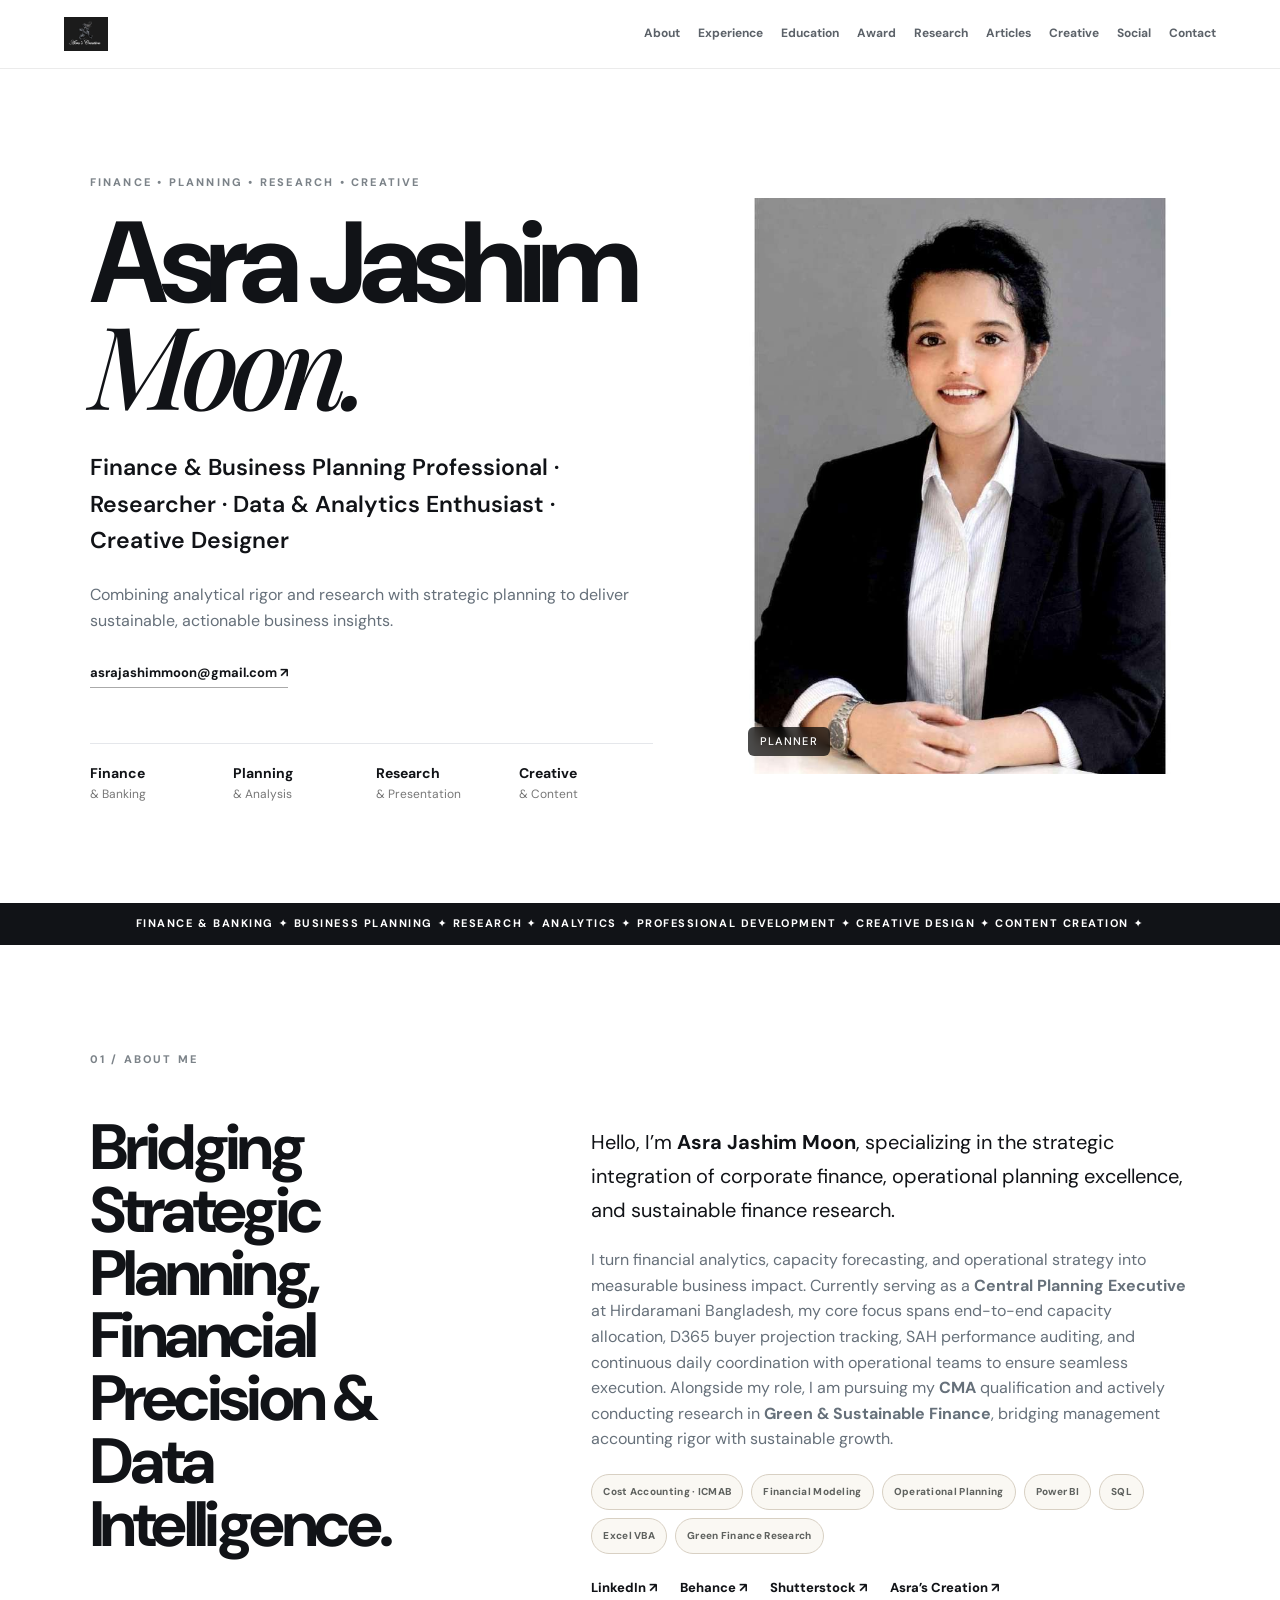
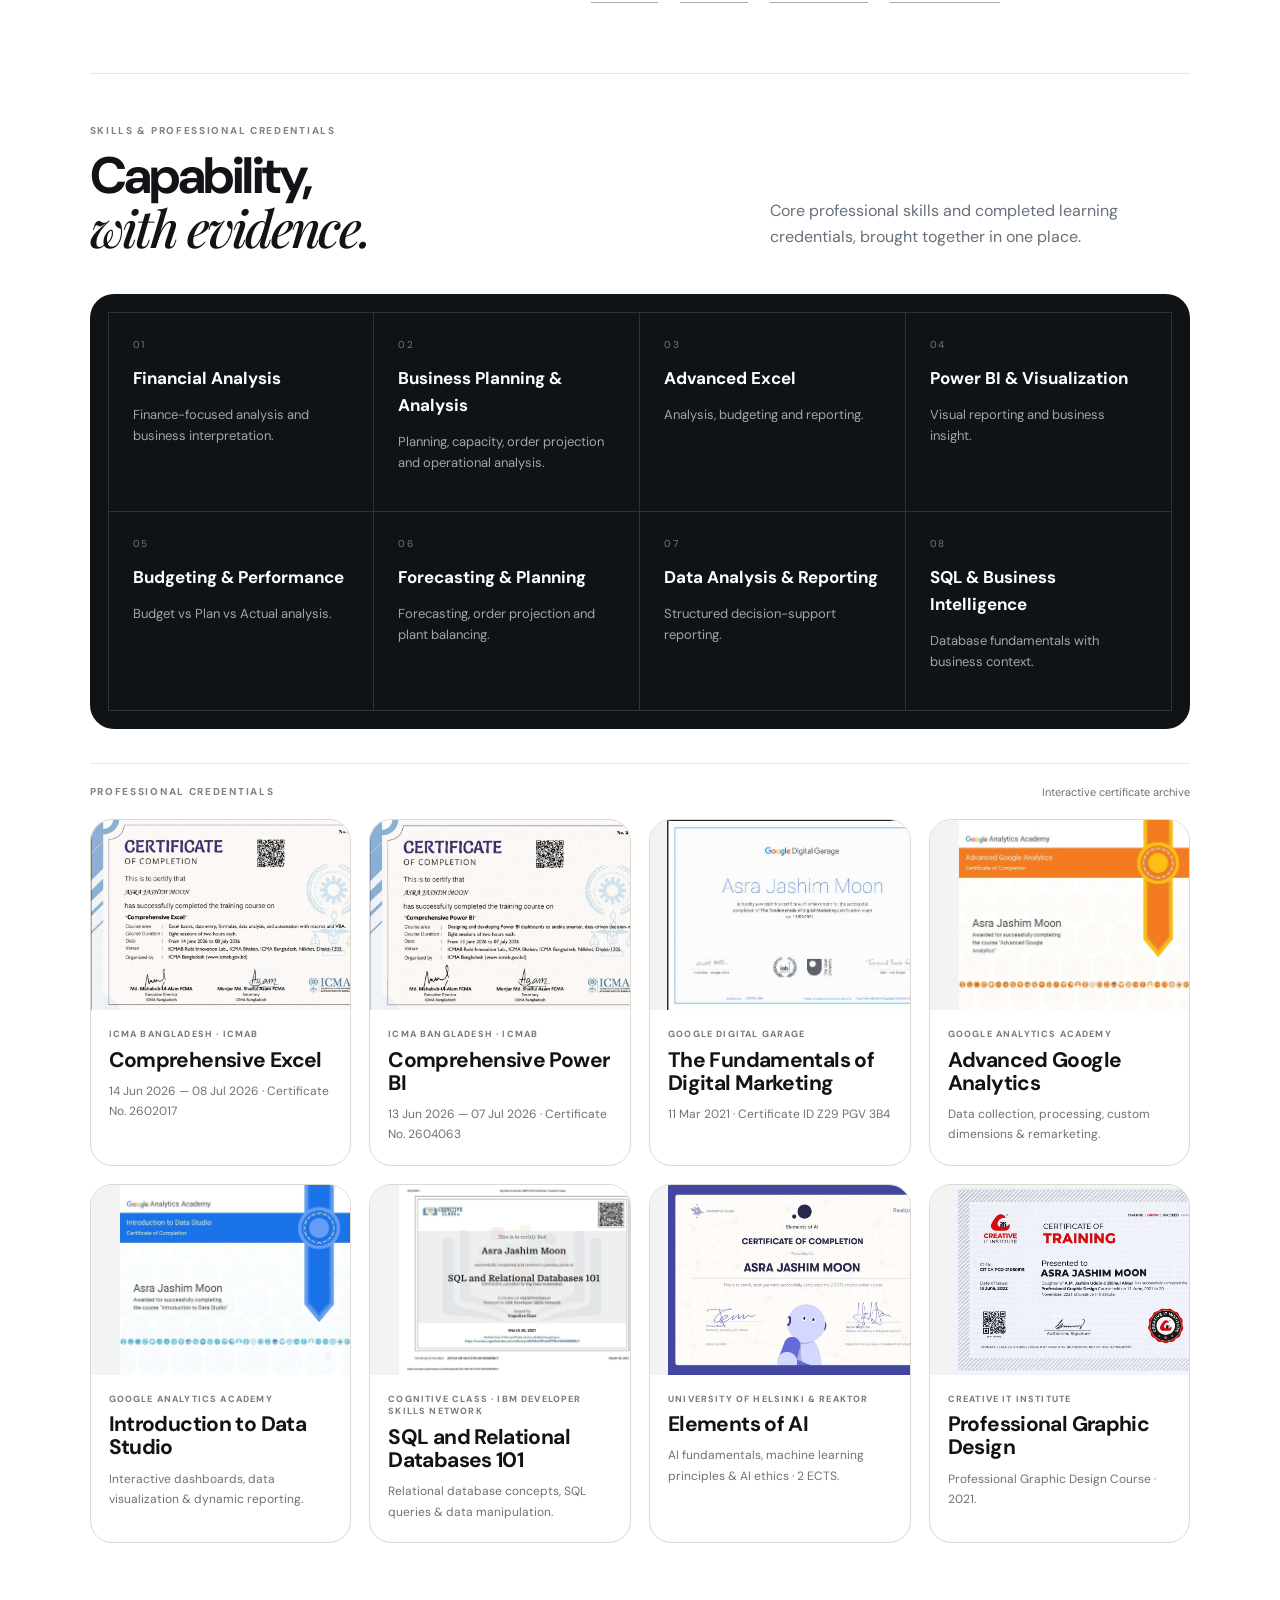
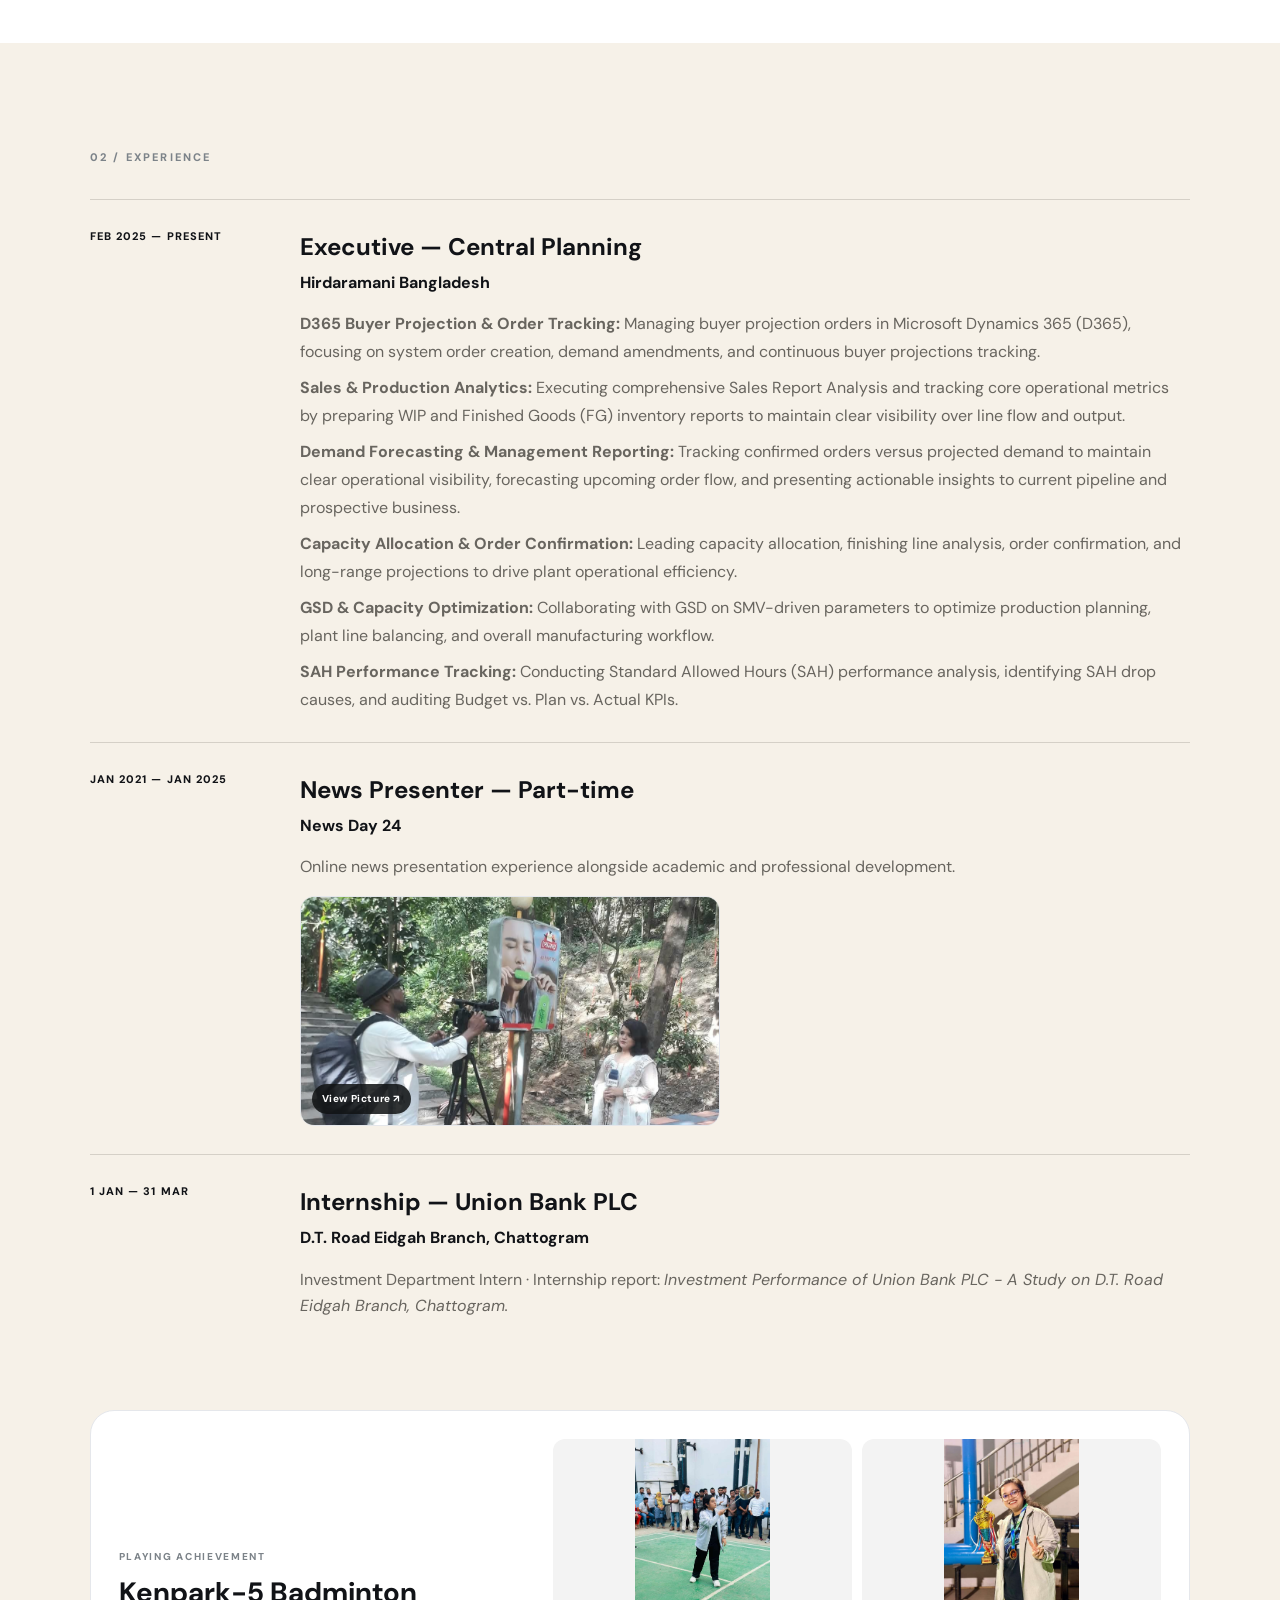
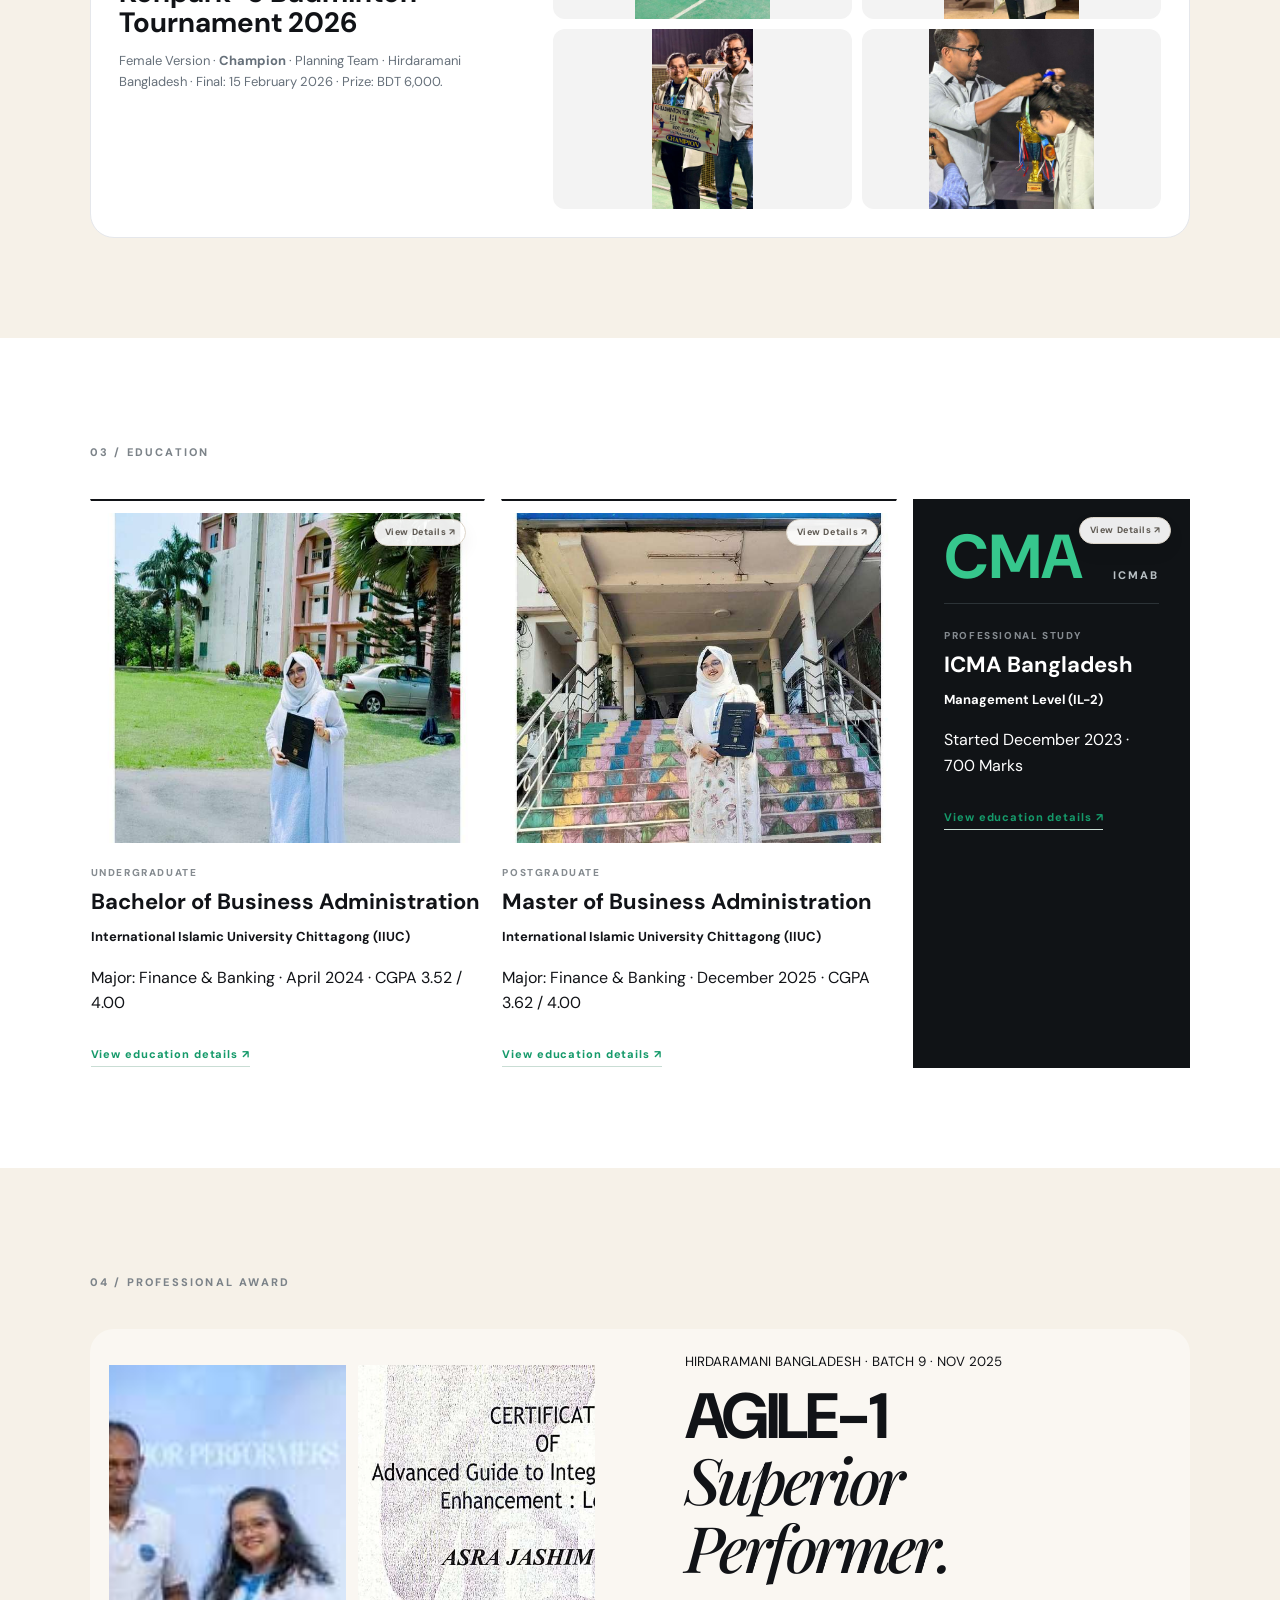
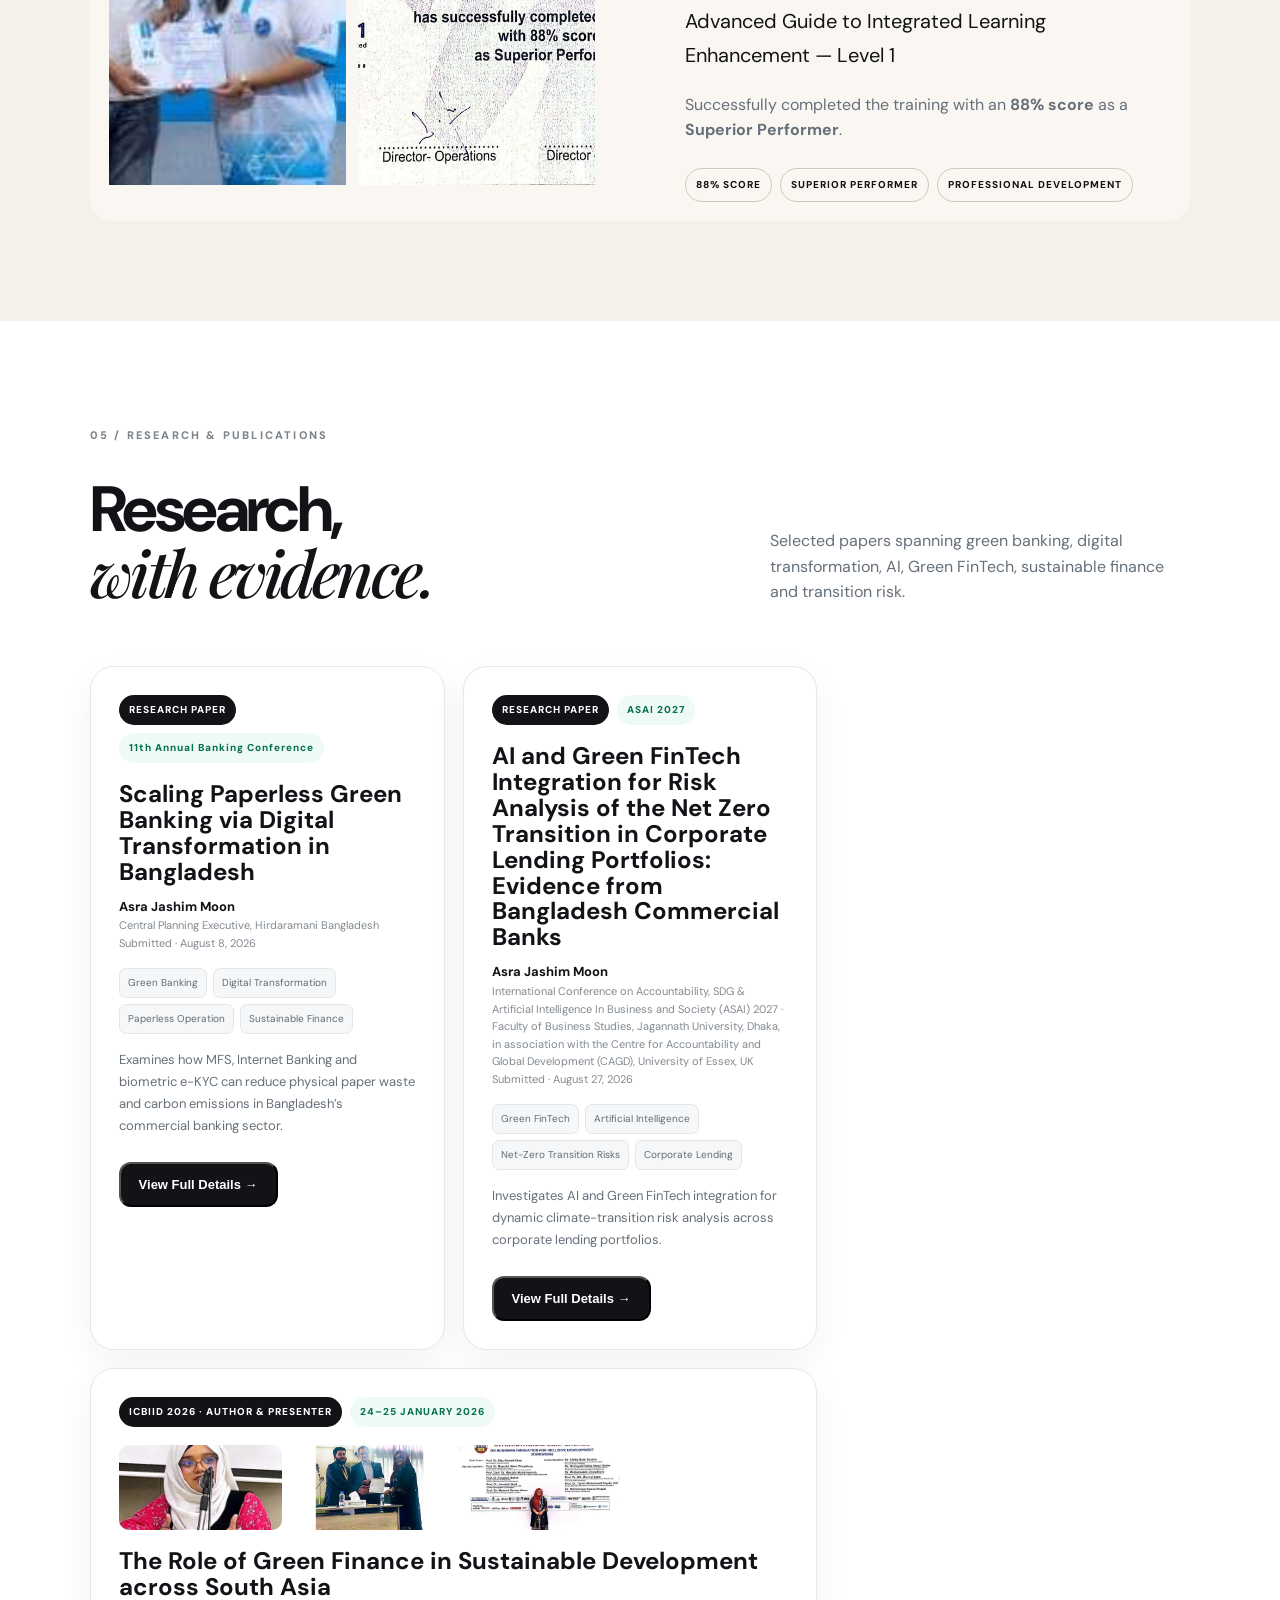
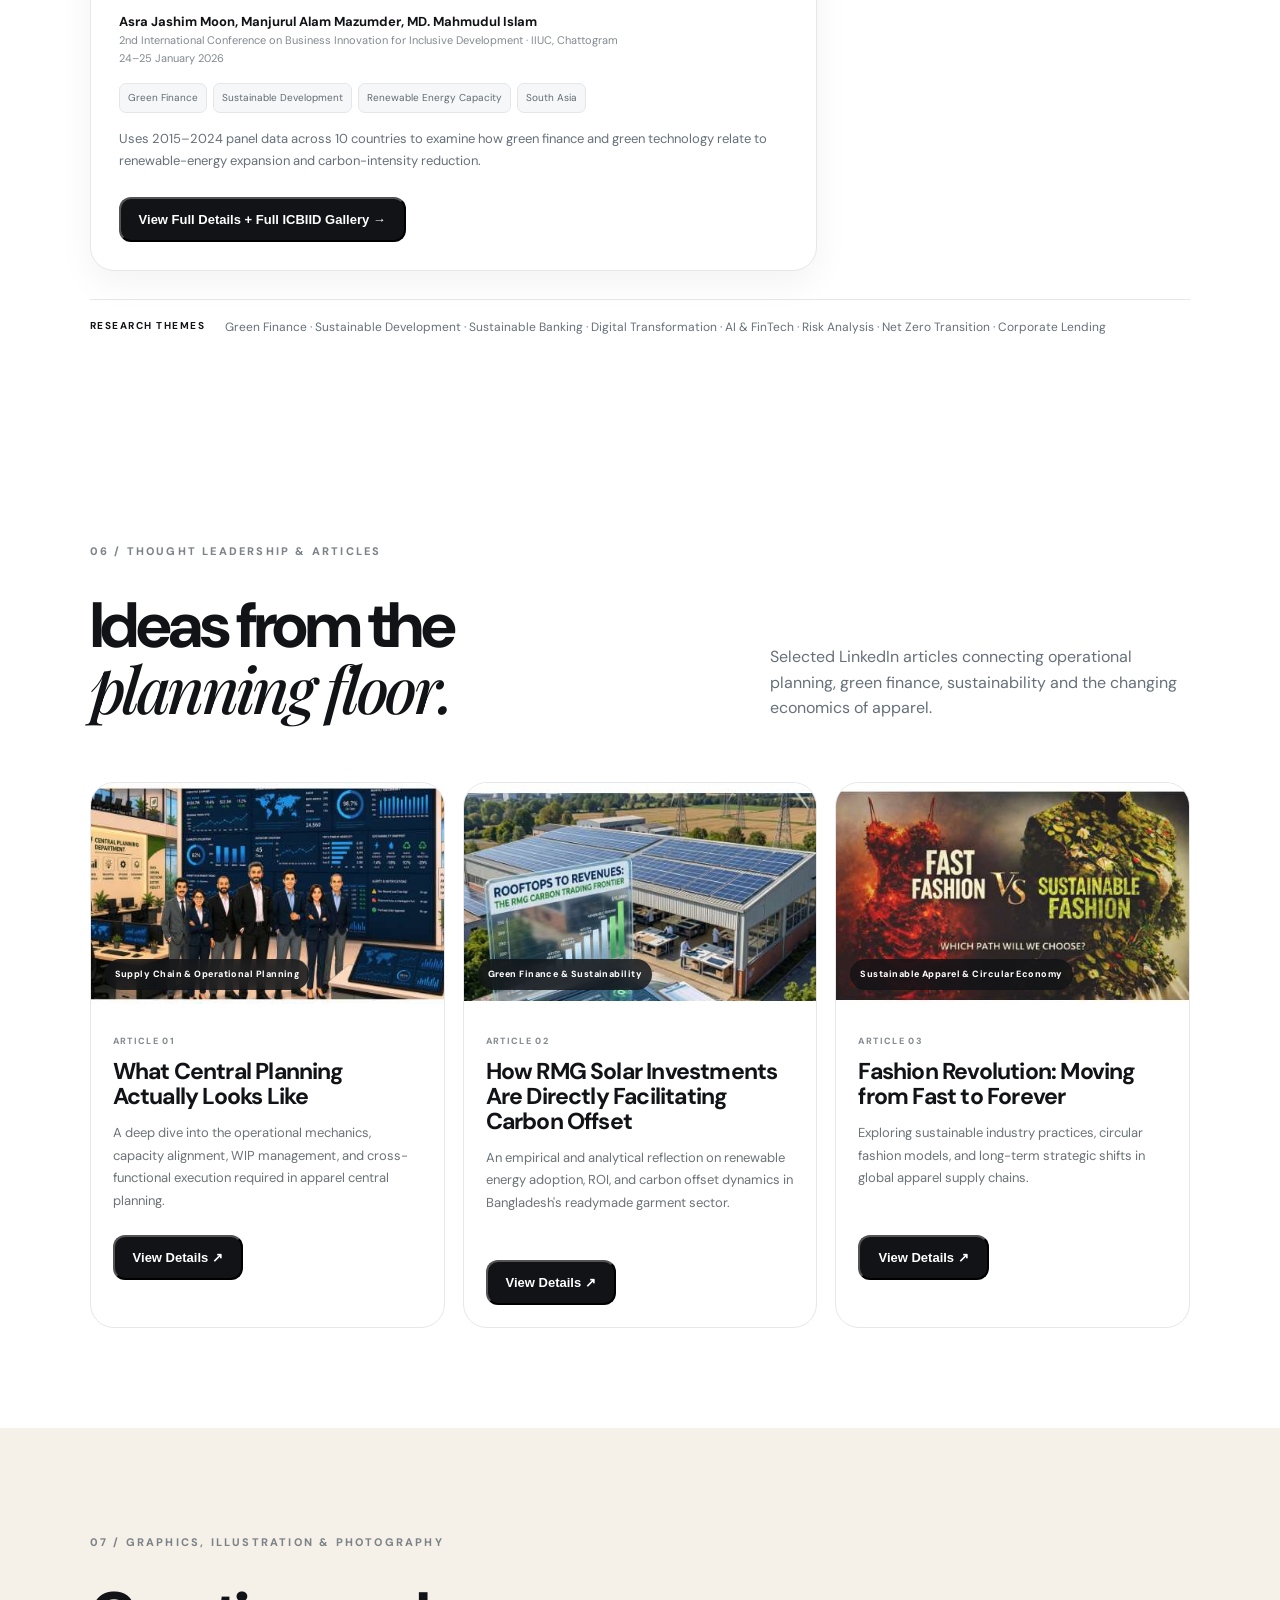
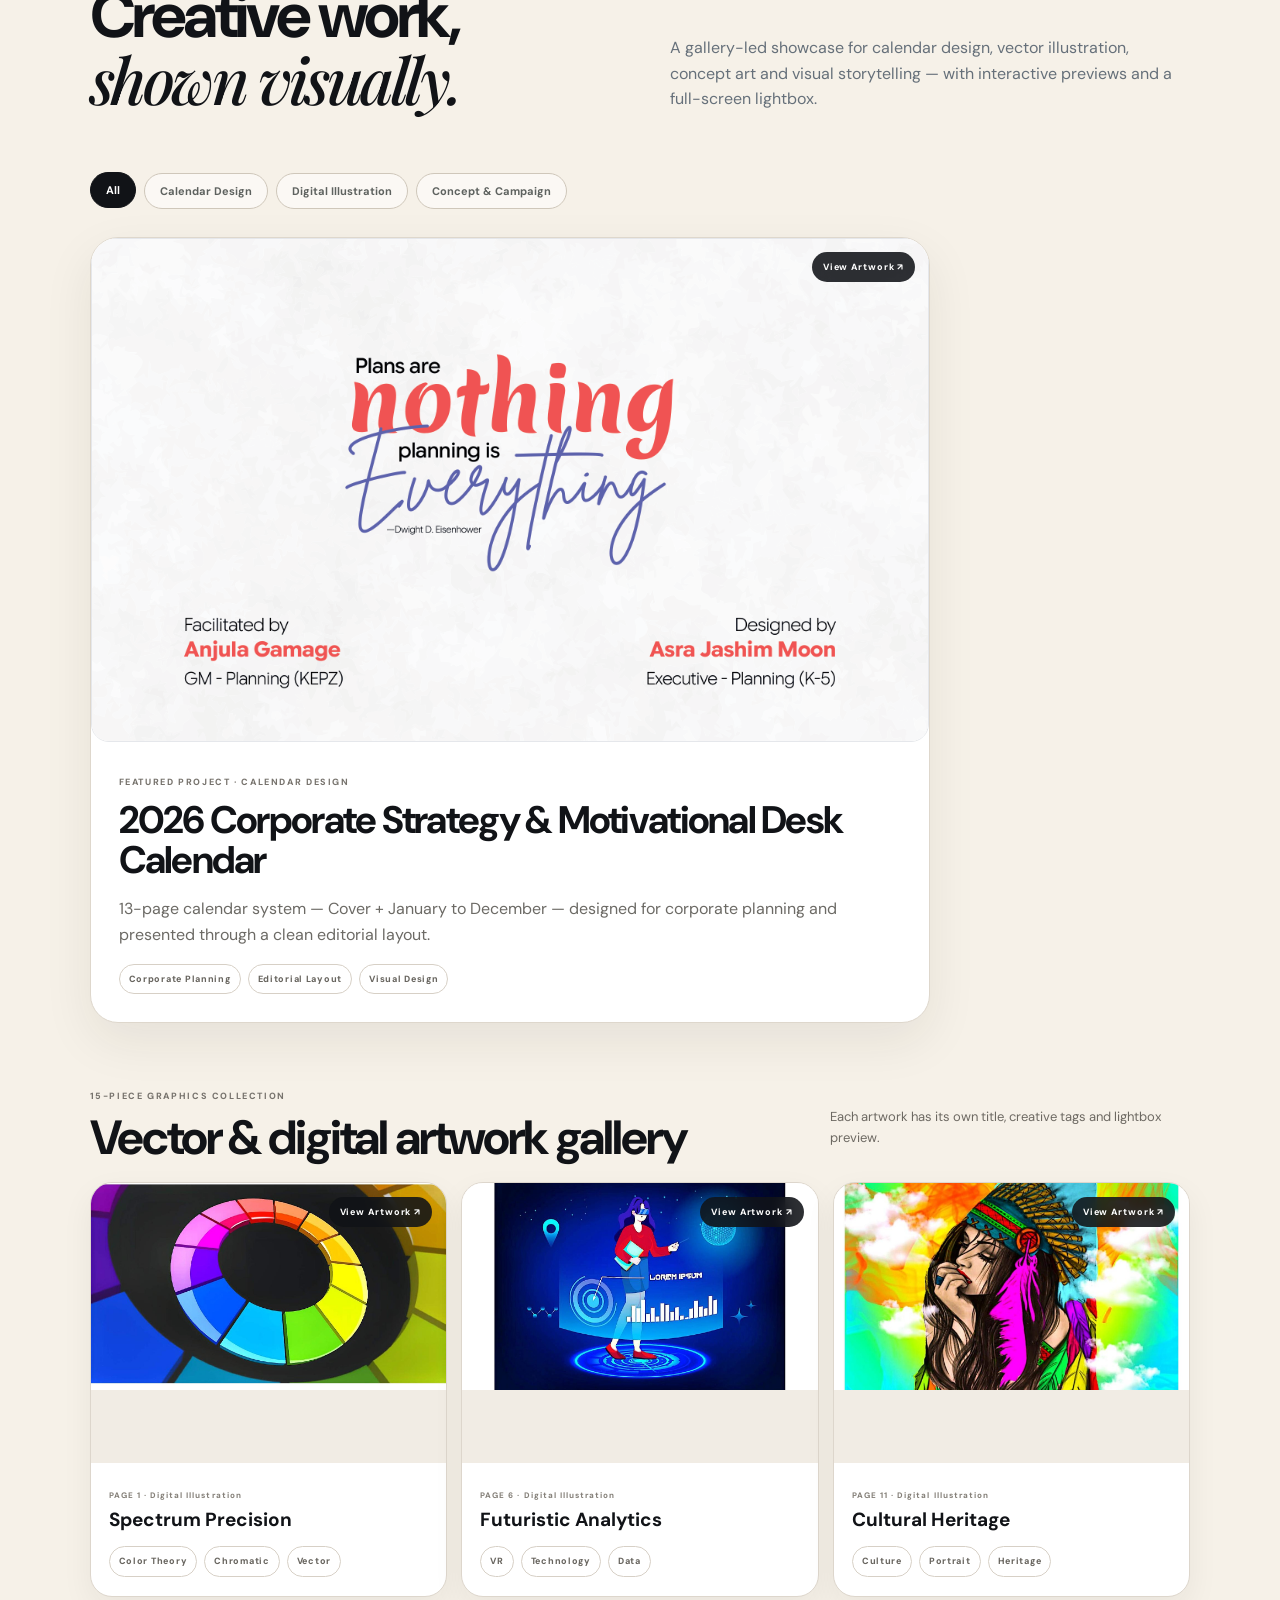
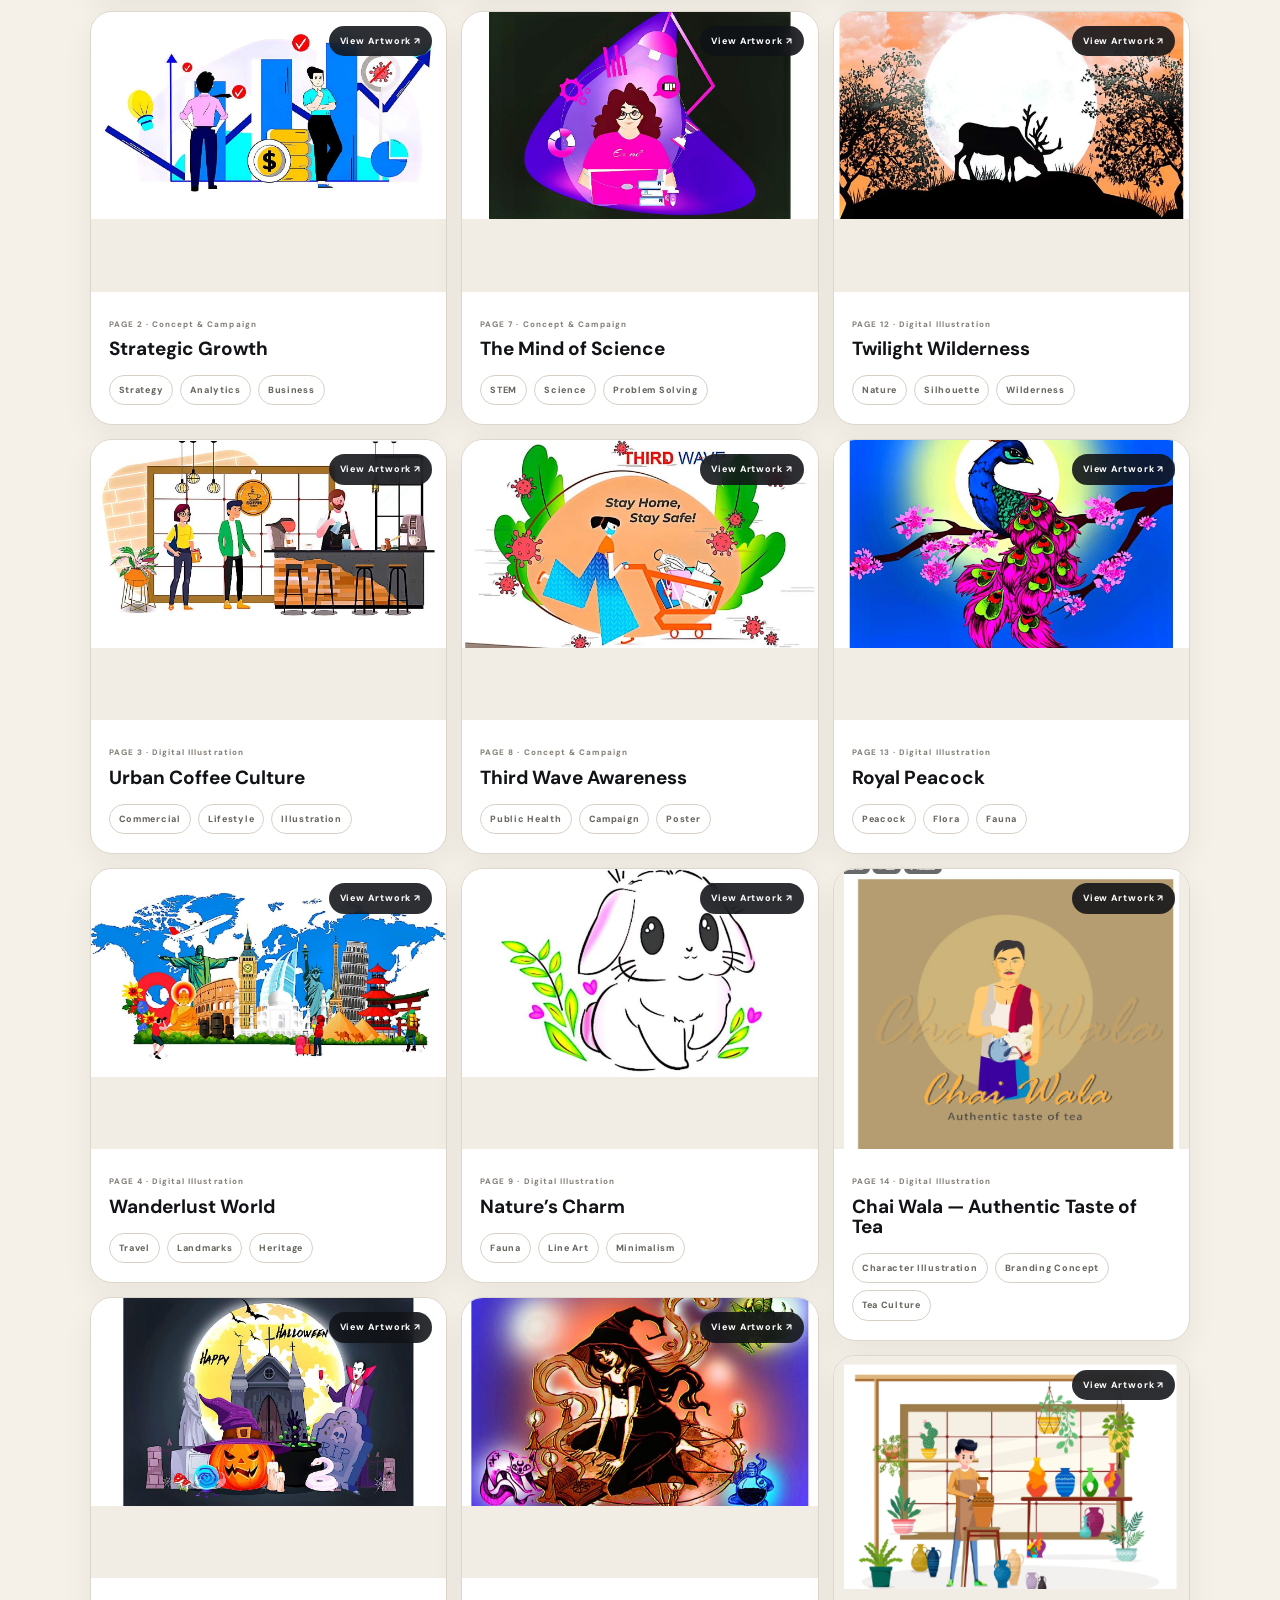
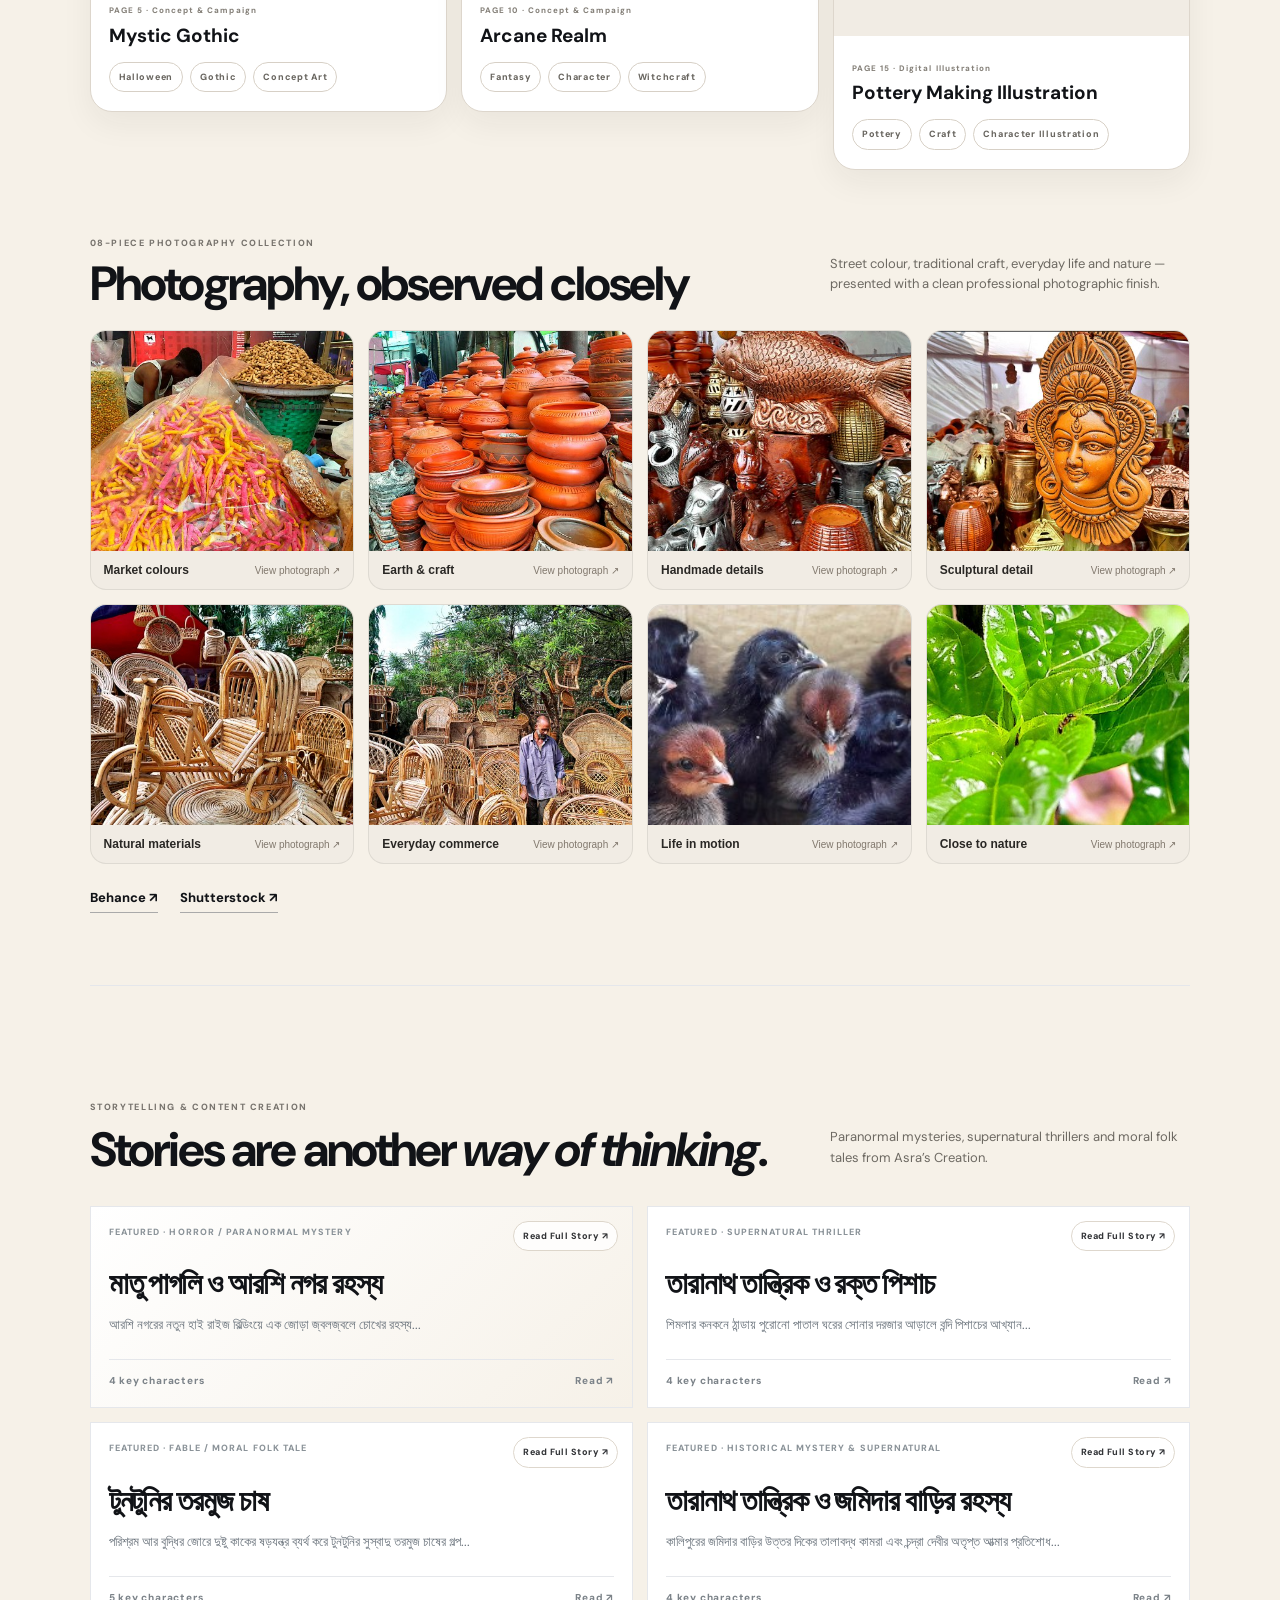
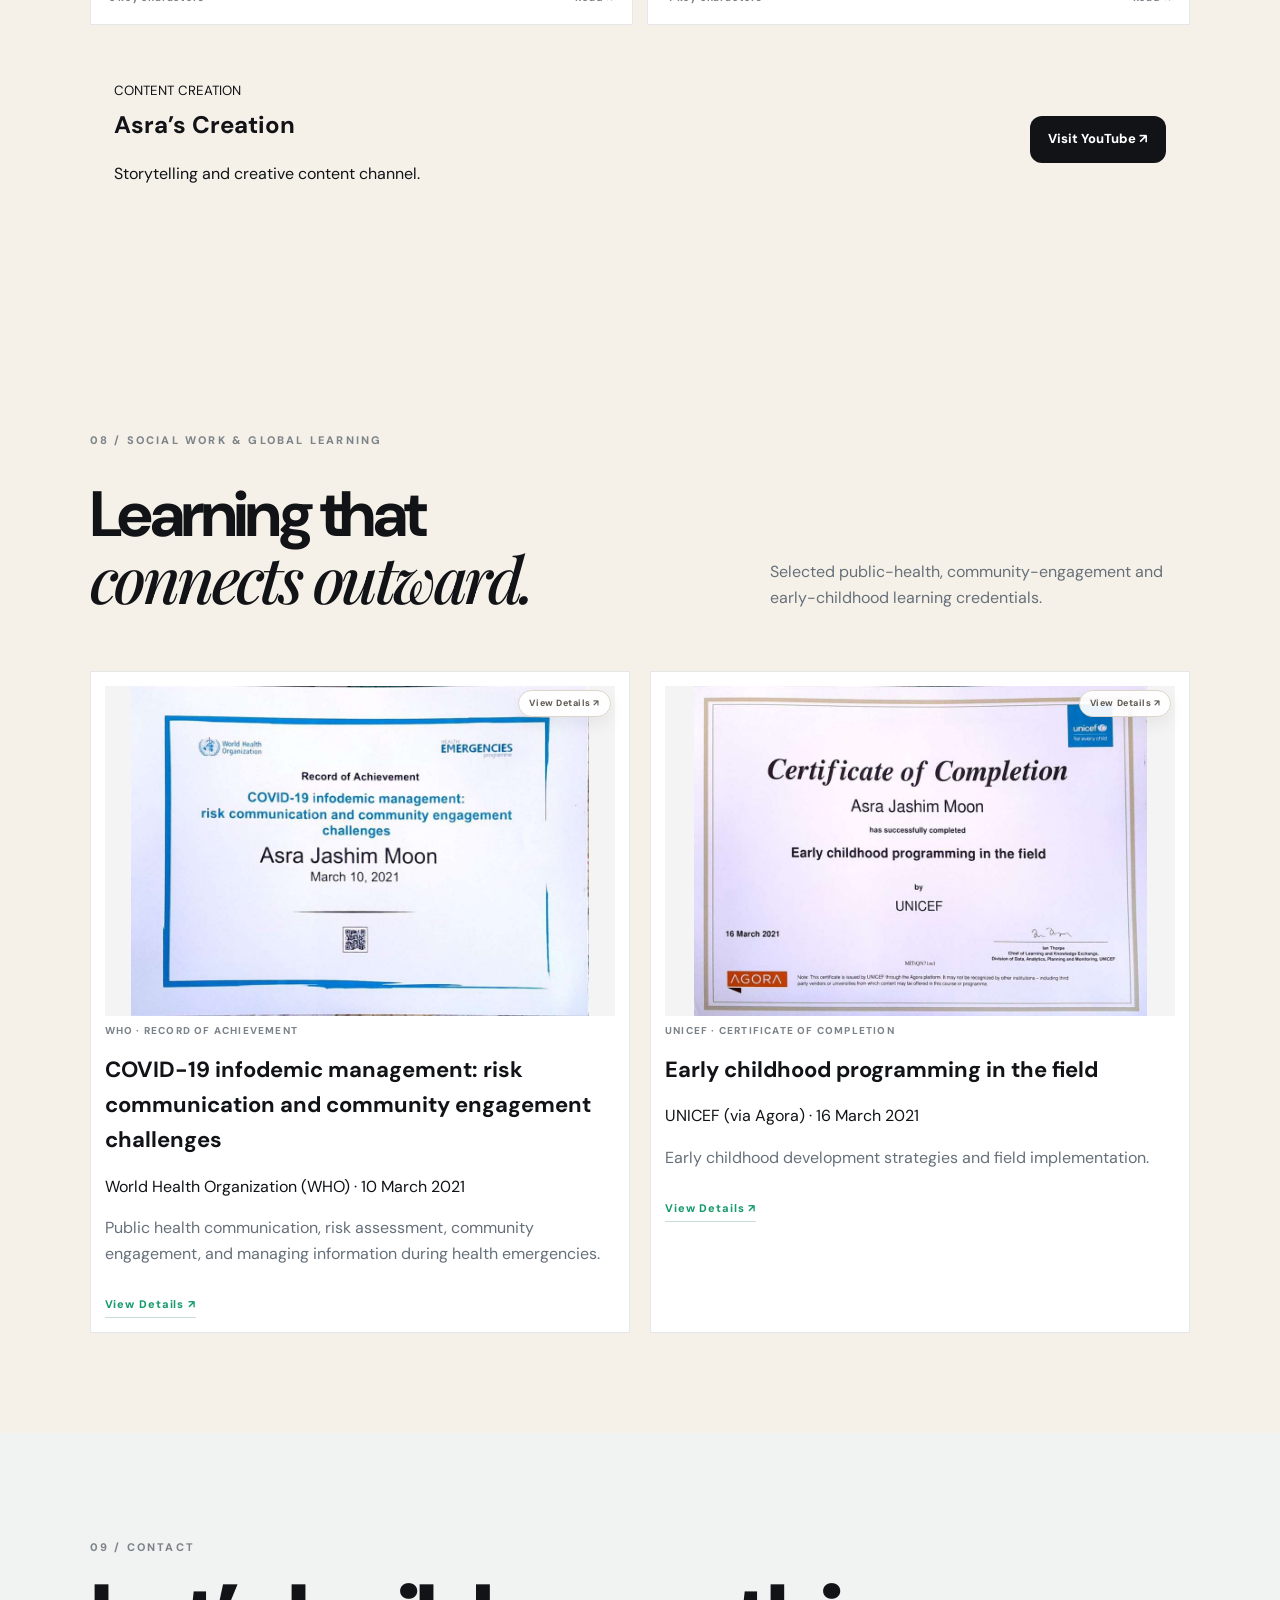
==== commit 3e4cb9a1: "Add Google site verification meta tag Added Google site verification meta tag for SEO." ====
--- a/index.html
+++ b/index.html
@@ -10,6 +10,7 @@
 <meta name="twitter:title" content="Asra Jashim Moon — Portfolio">
 <meta name="twitter:description" content="Finance & Business Planning Professional · Researcher · Data & Analytics Enthusiast · Creative Designer">
 <meta name="twitter:image" content="assets/hero.jpg">
+<meta name="google-site-verification" content="g1ZCjN6z0hDZXqdLjW2V9J9Atk9ir6-i0uN2ecm0Rjw" />
 <title>Asra Jashim Moon — Portfolio</title><link rel="stylesheet" href="styles.css"></head><body>
 <header><a class="logo logo-image" href="#home" aria-label="Asra Jashim Moon home"><img src="assets/asras-creation-logo-dark.png" alt="Asra's Creation logo"></a><nav><a href="#about">About</a><a href="#experience">Experience</a><a href="#education">Education</a><a href="#awards">Award</a><a href="#research">Research</a><a href="#thought-leadership">Articles</a><a href="#creative">Creative</a><a href="#social">Social</a><a href="#contact">Contact</a></nav></header>
 <main id="home">
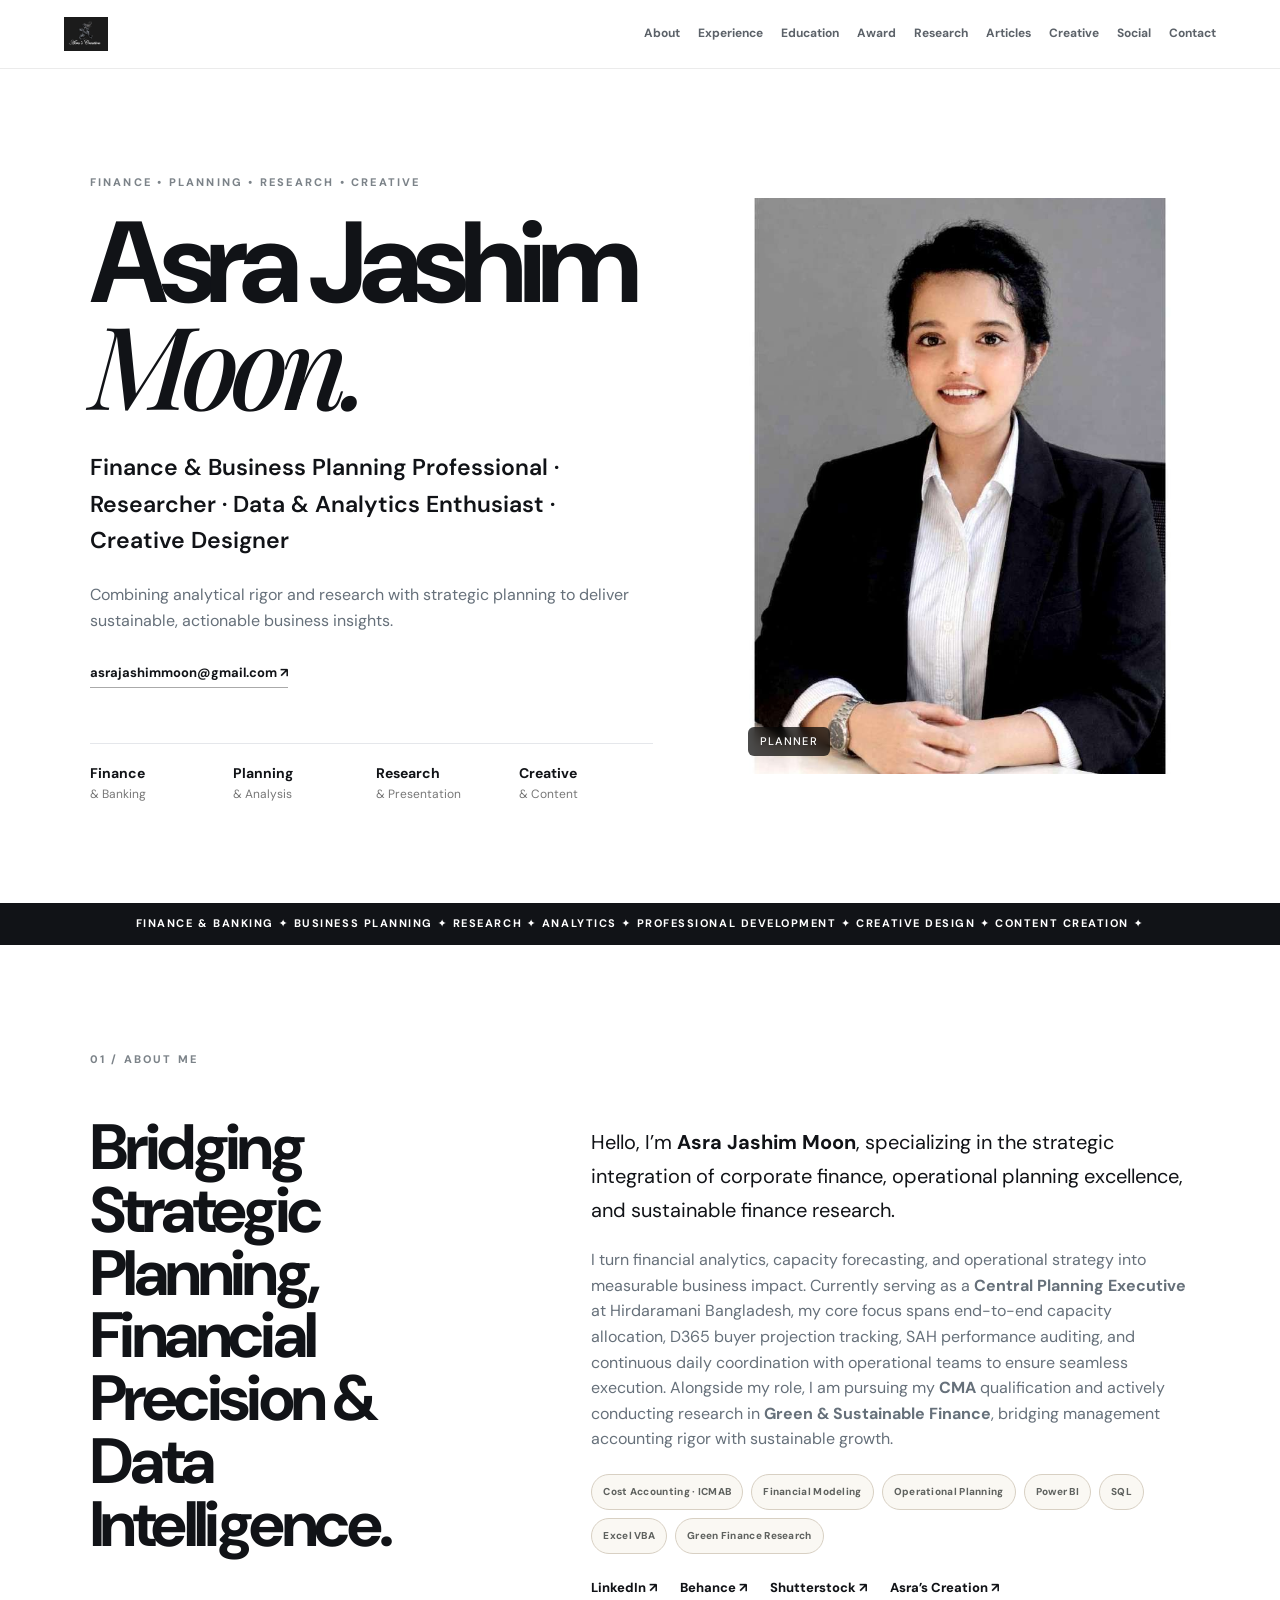
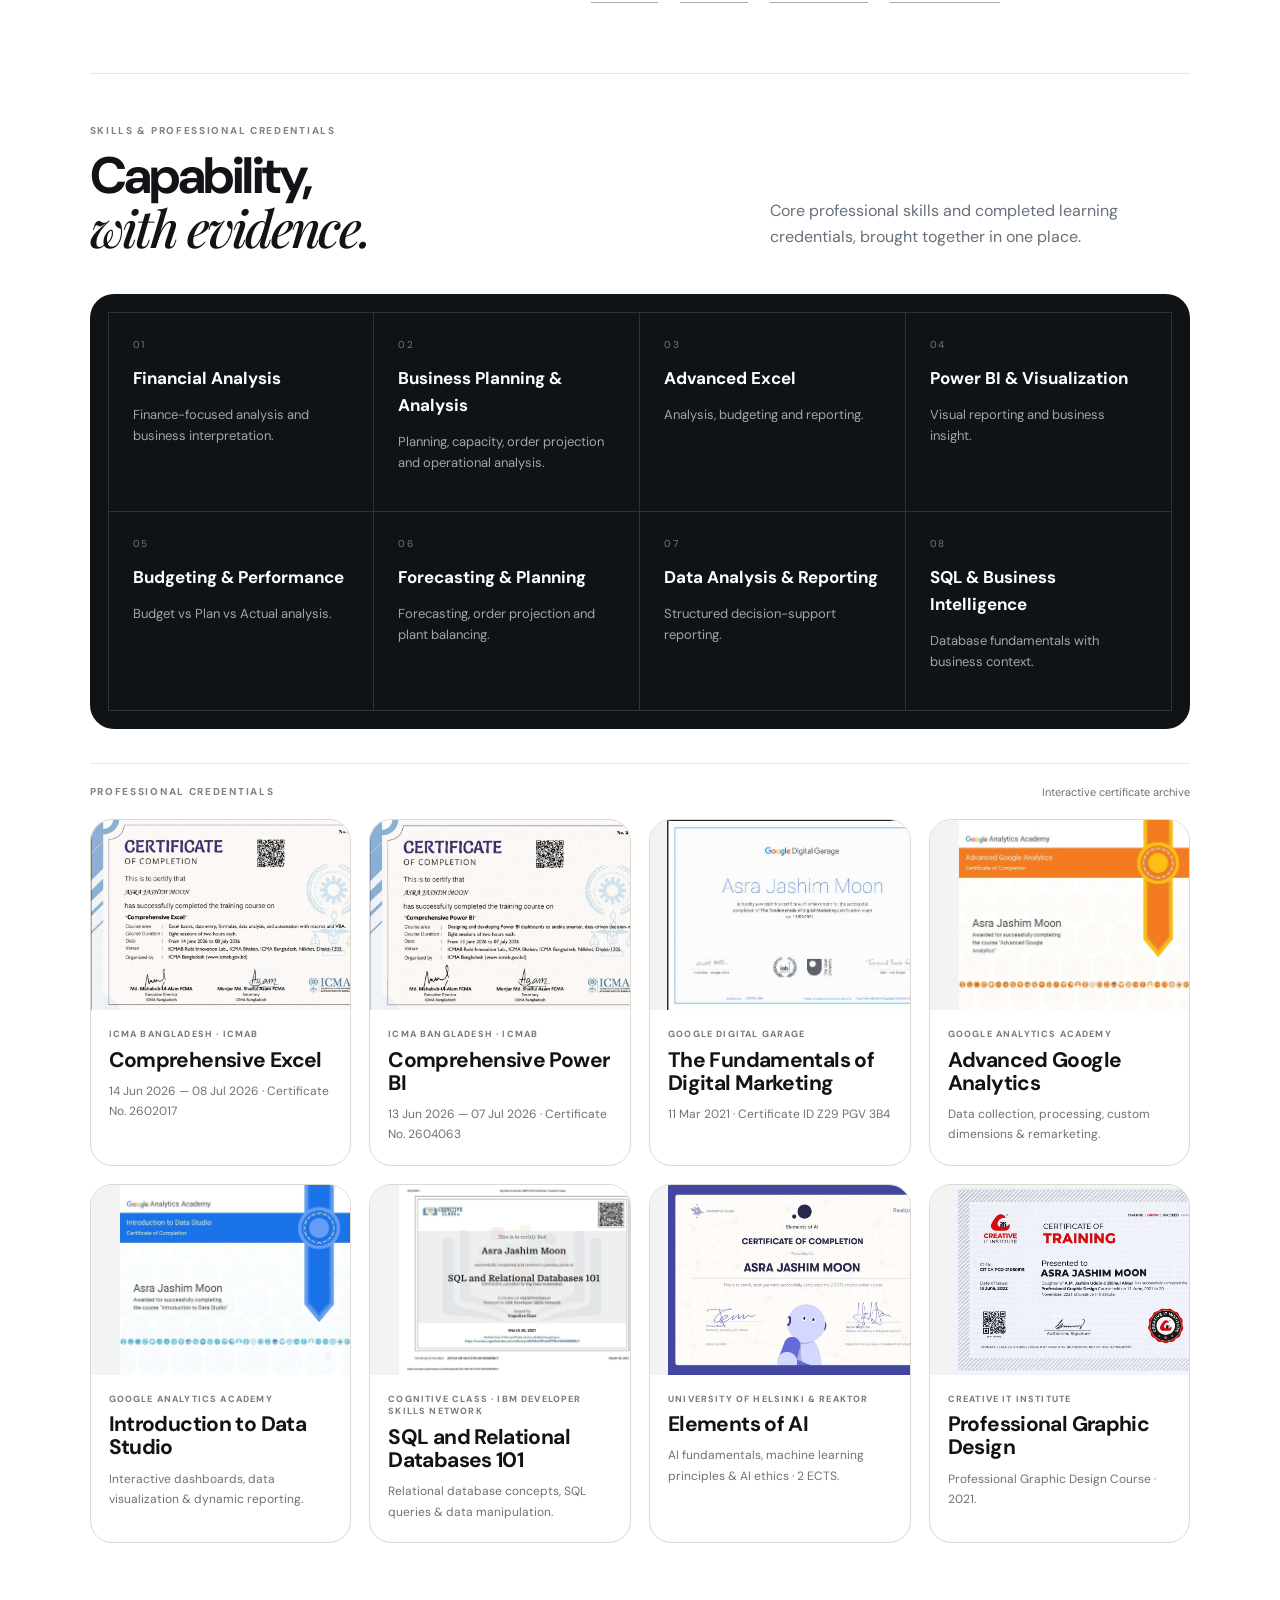
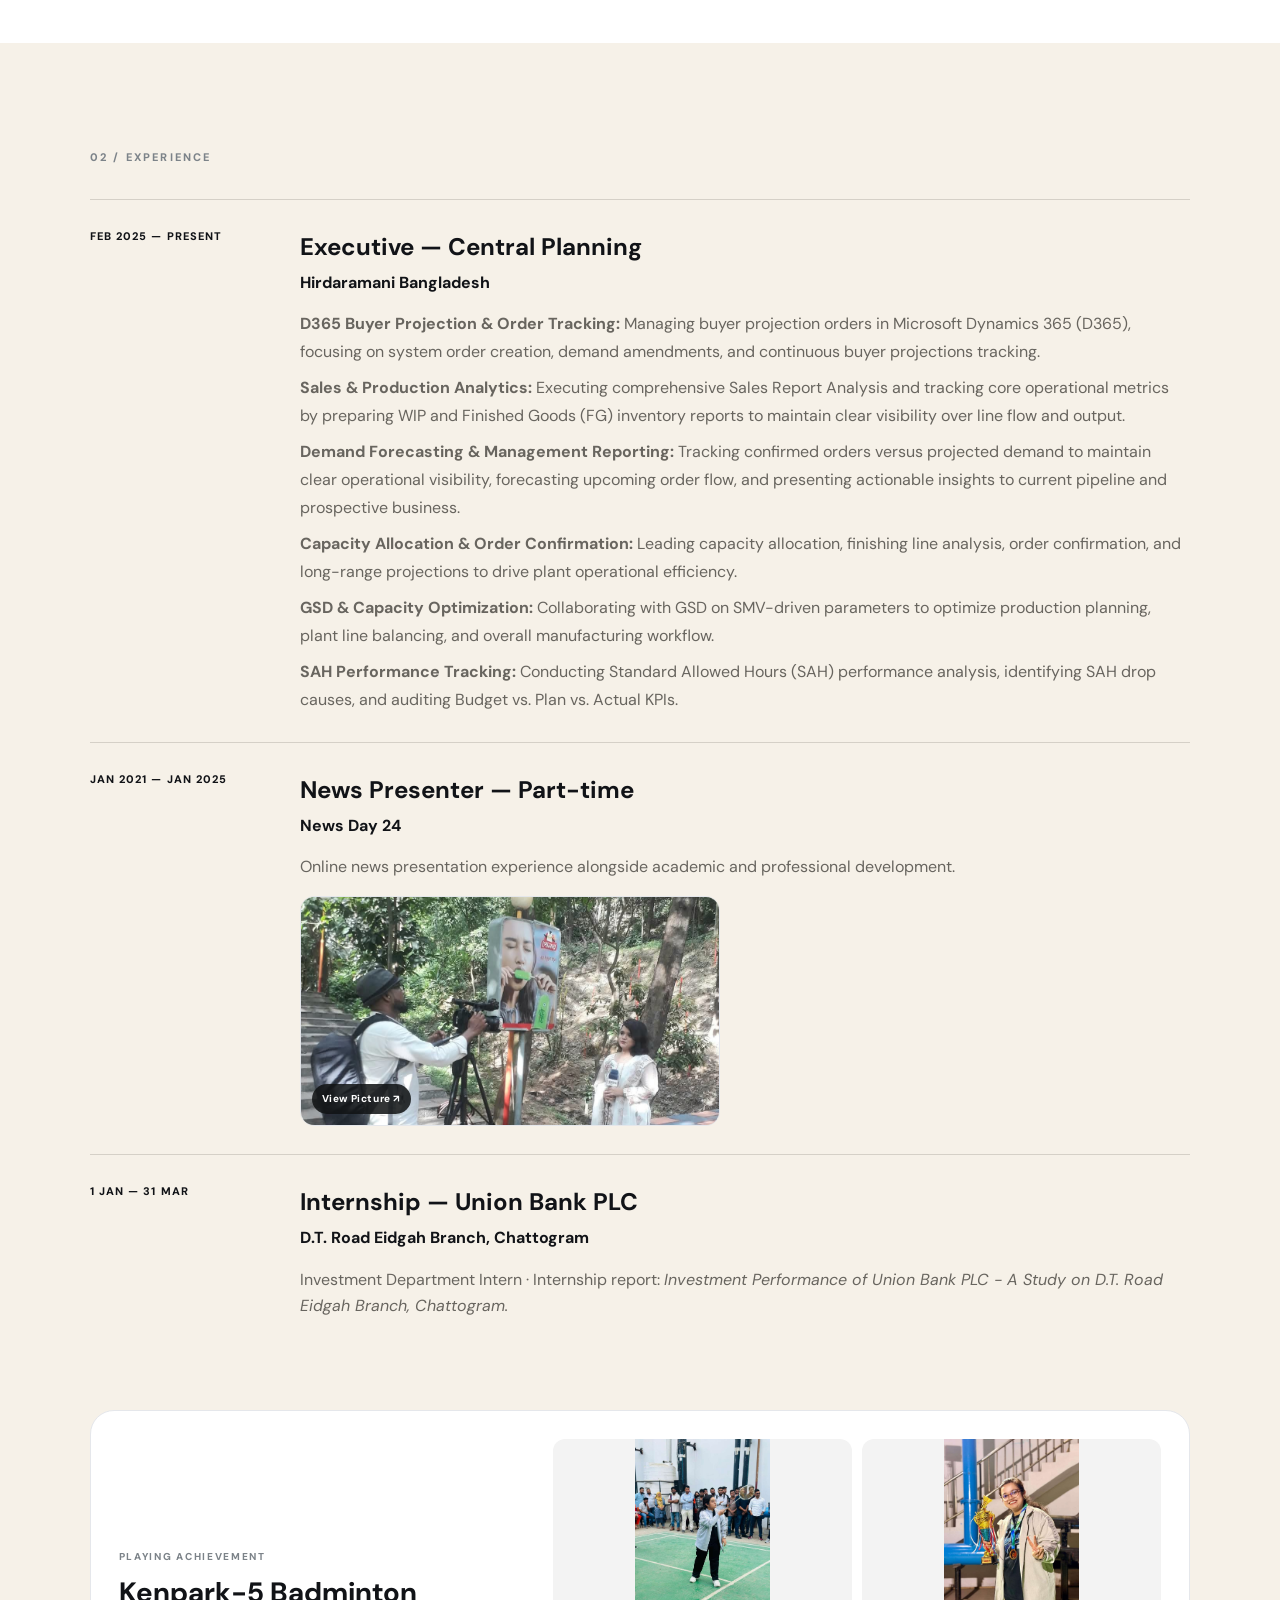
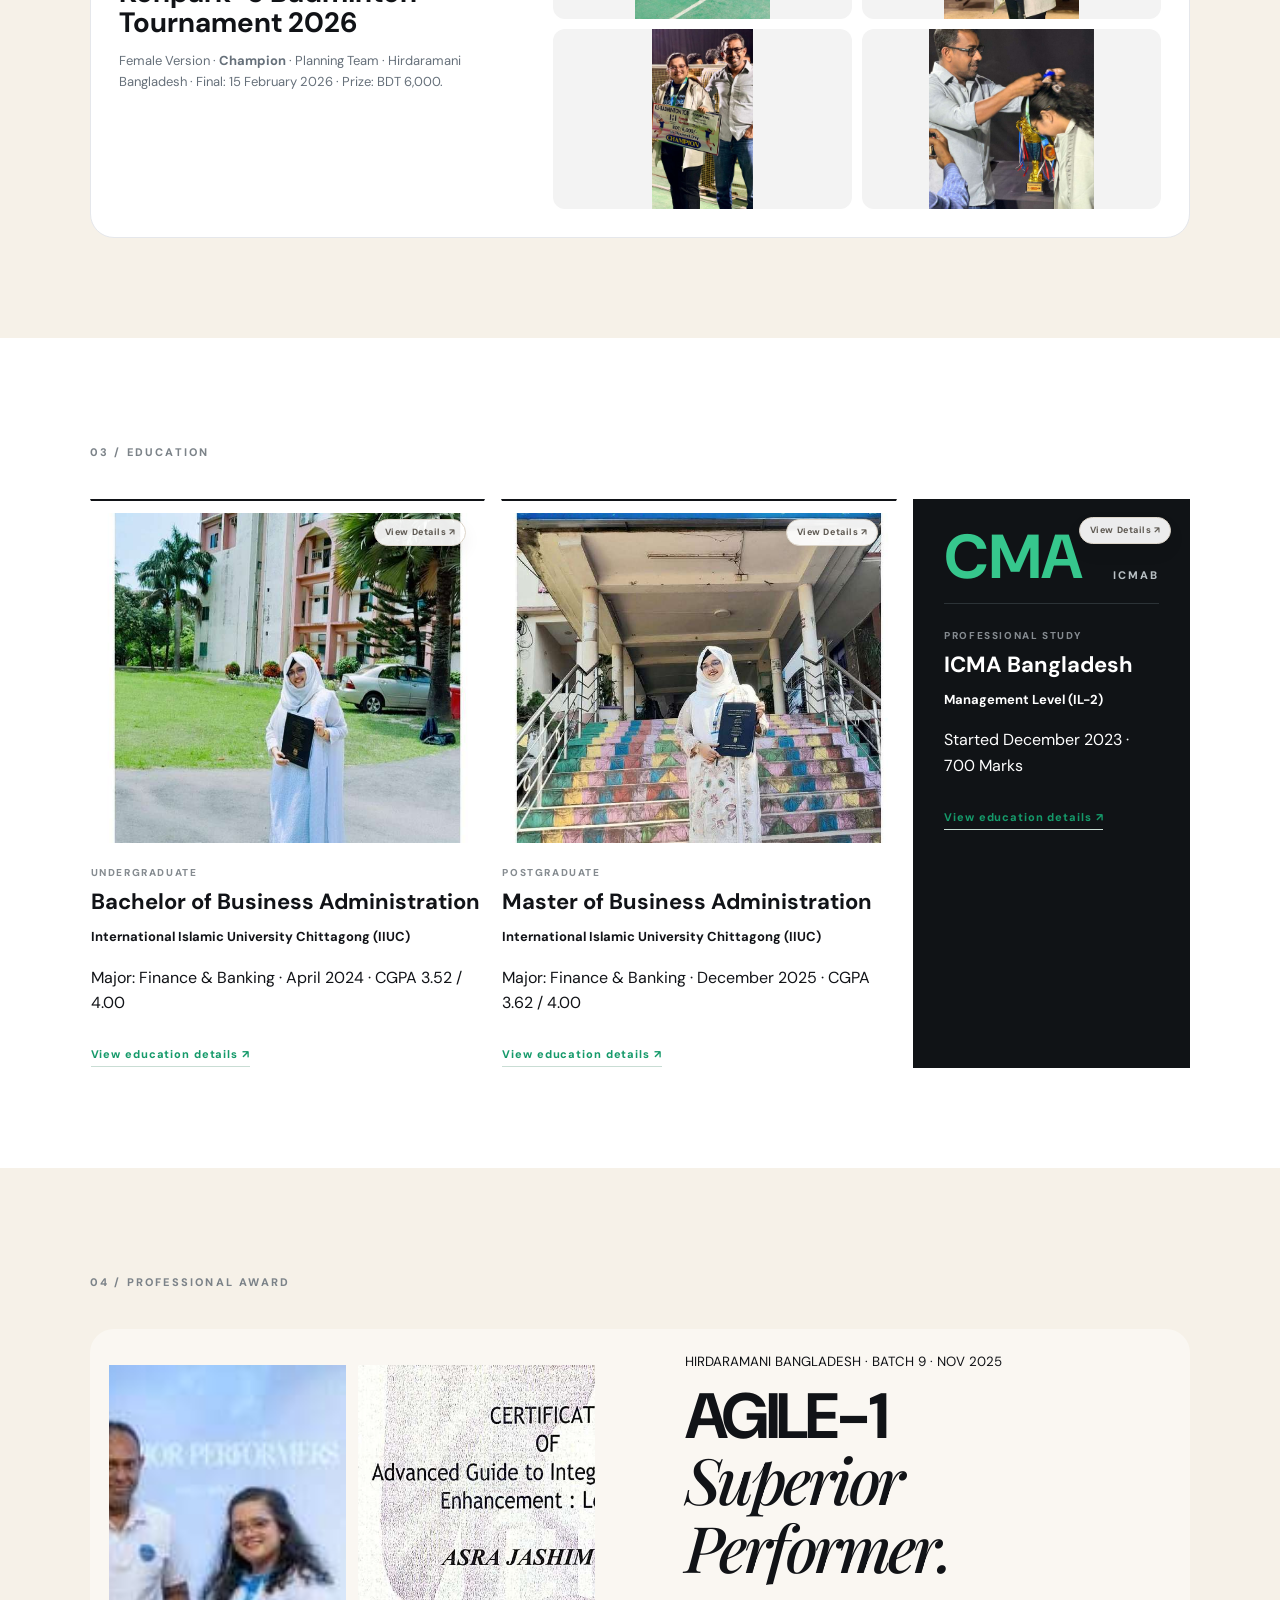
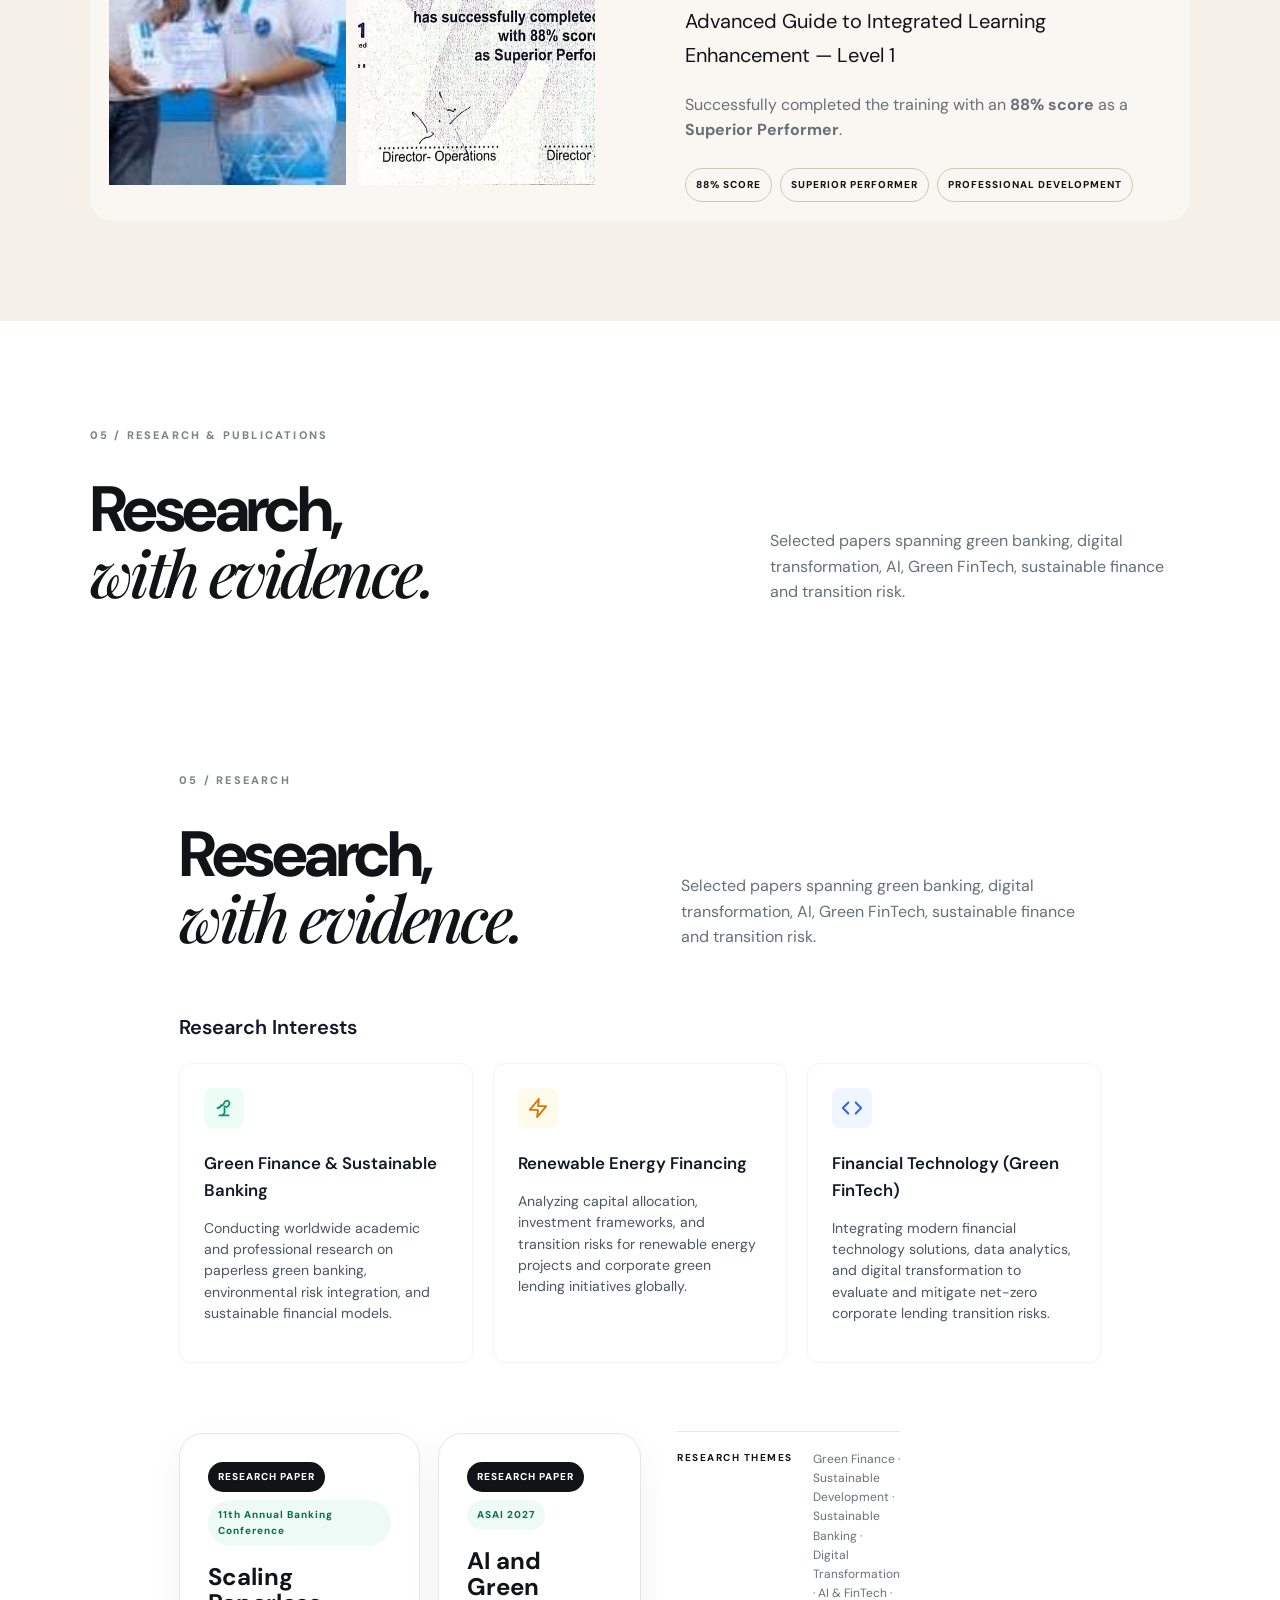
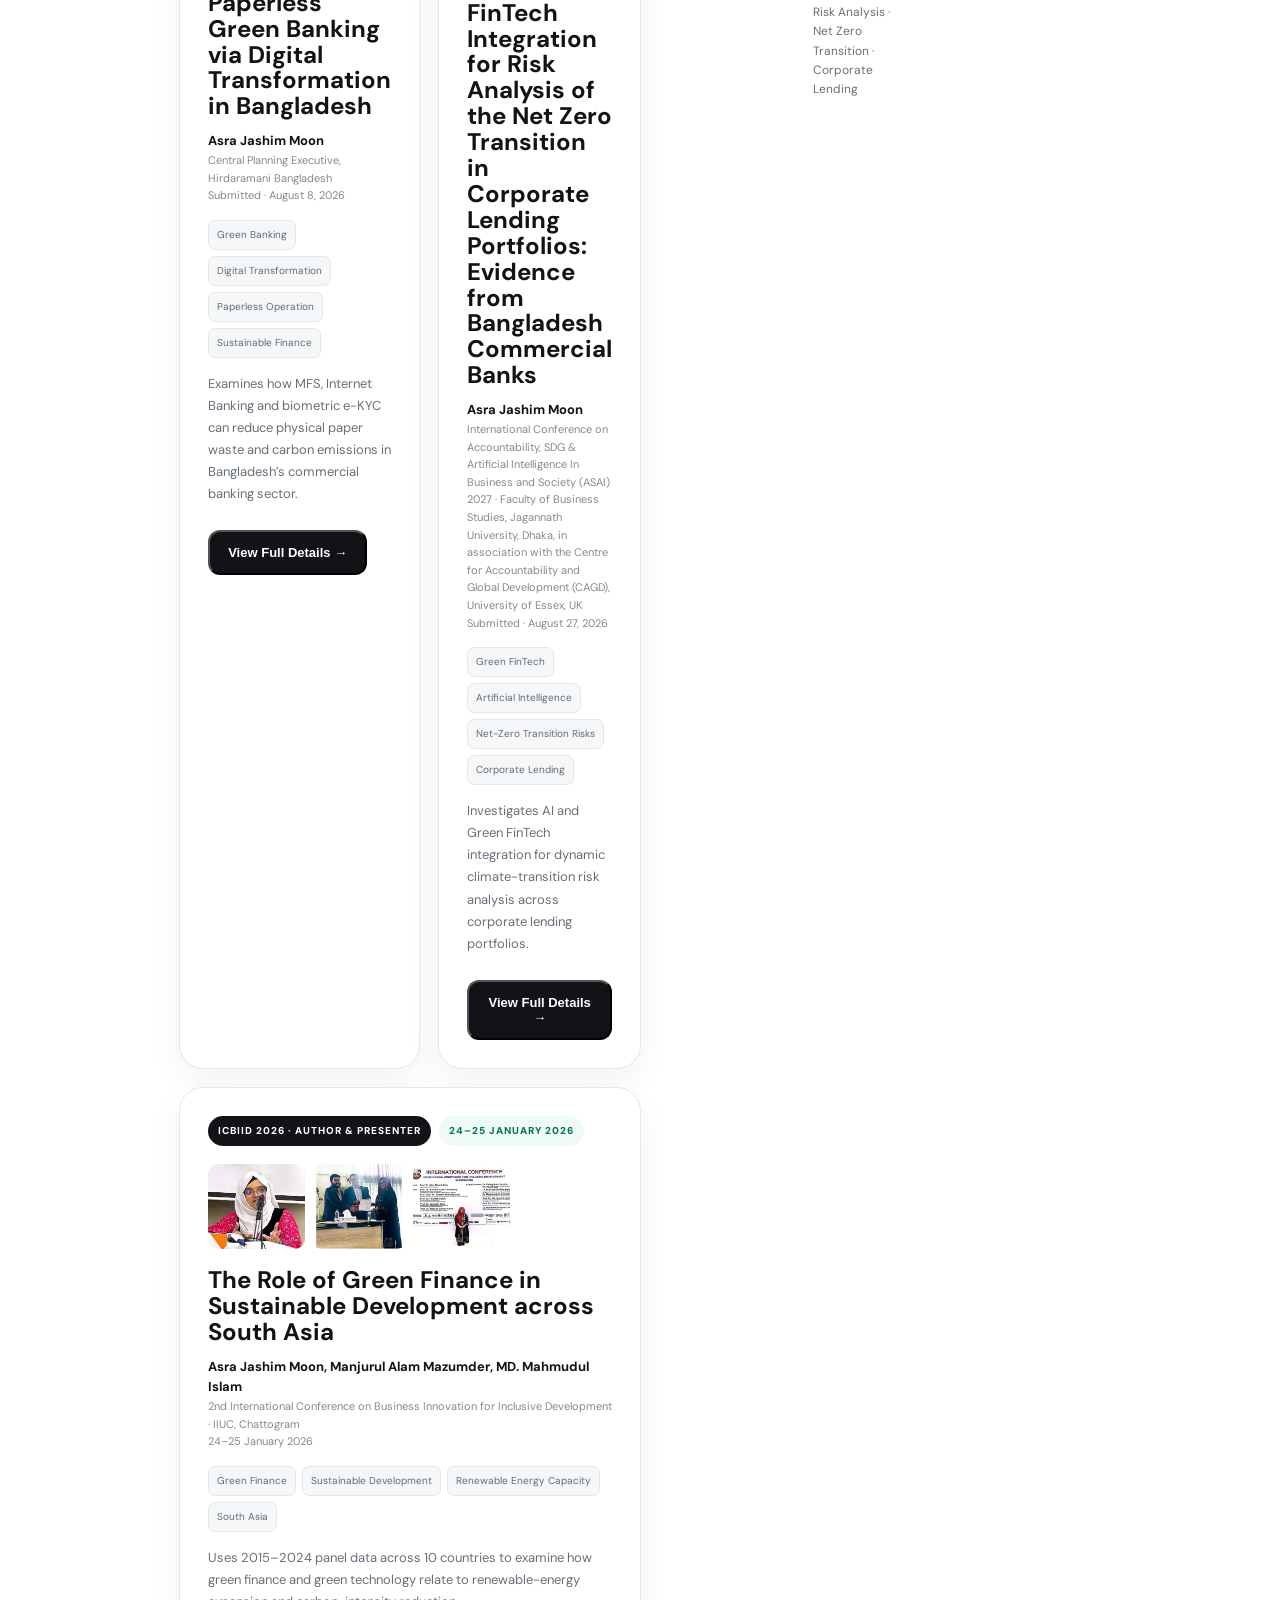
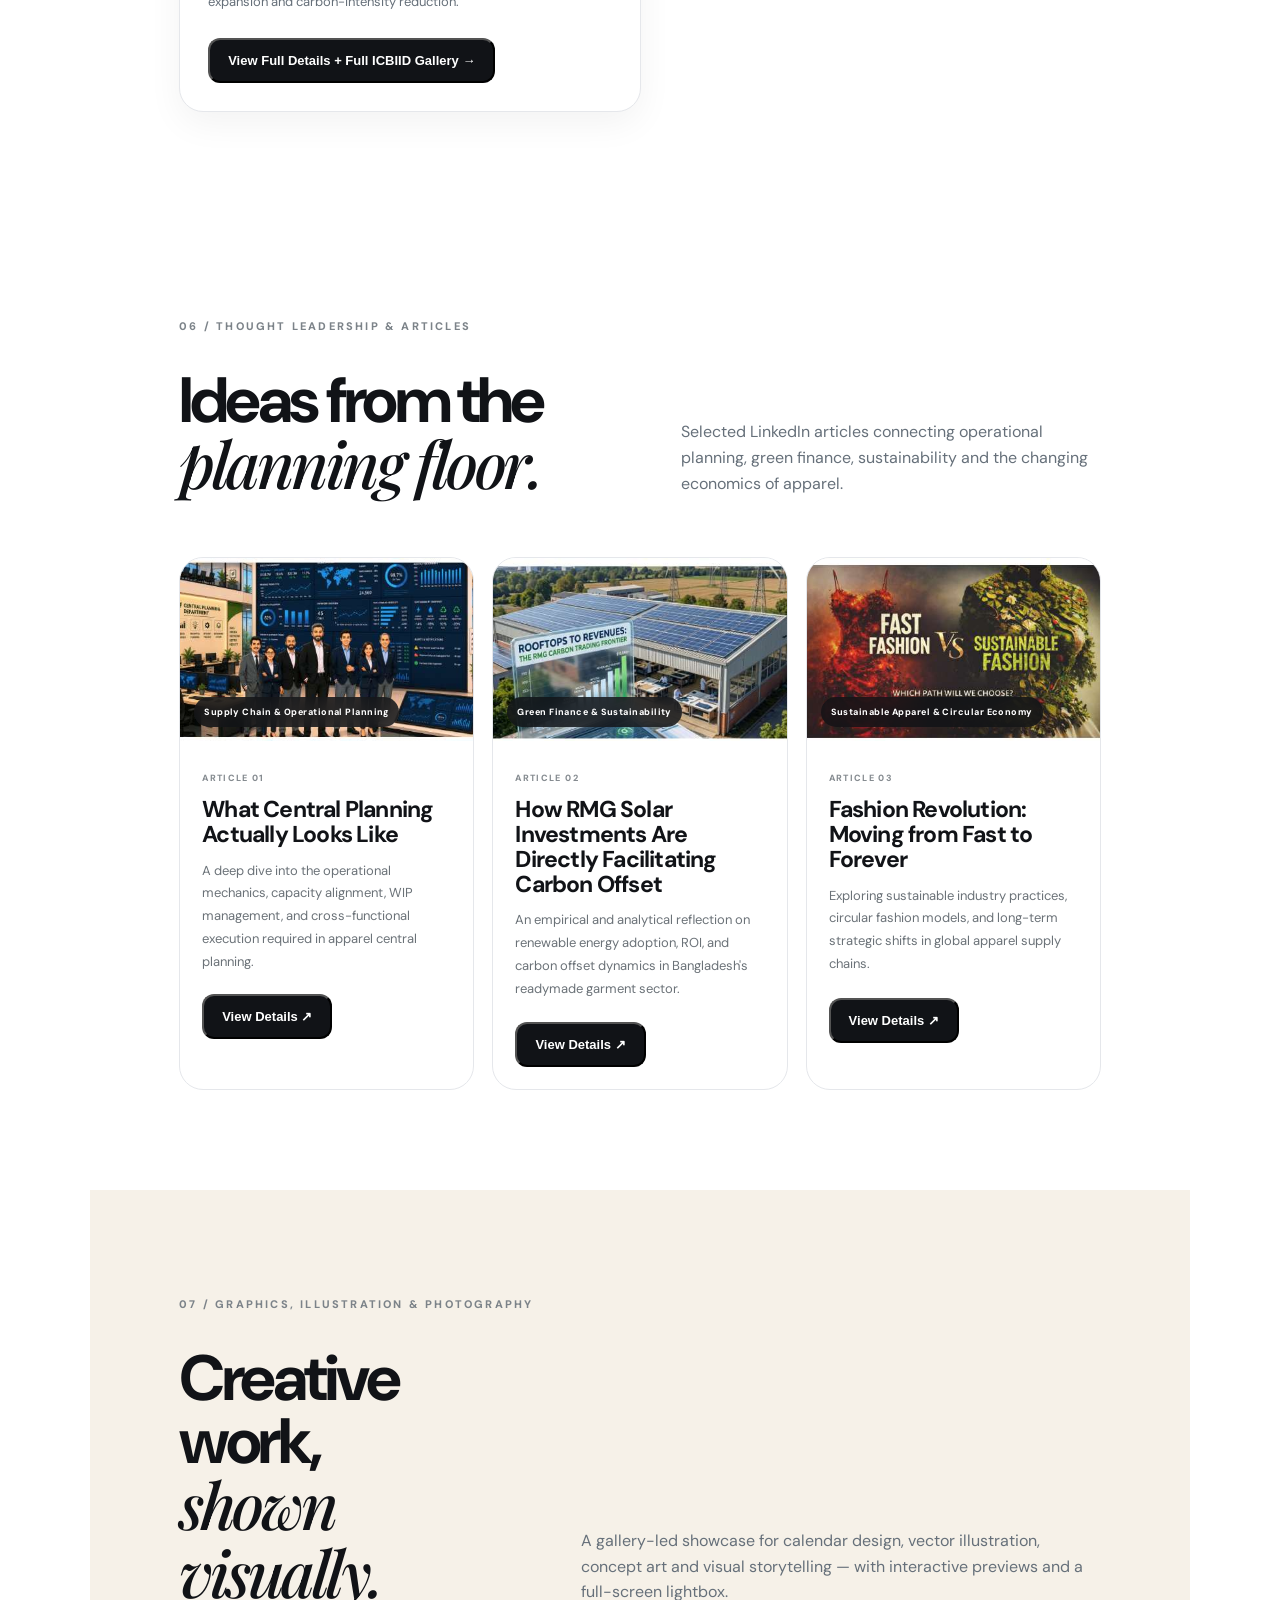
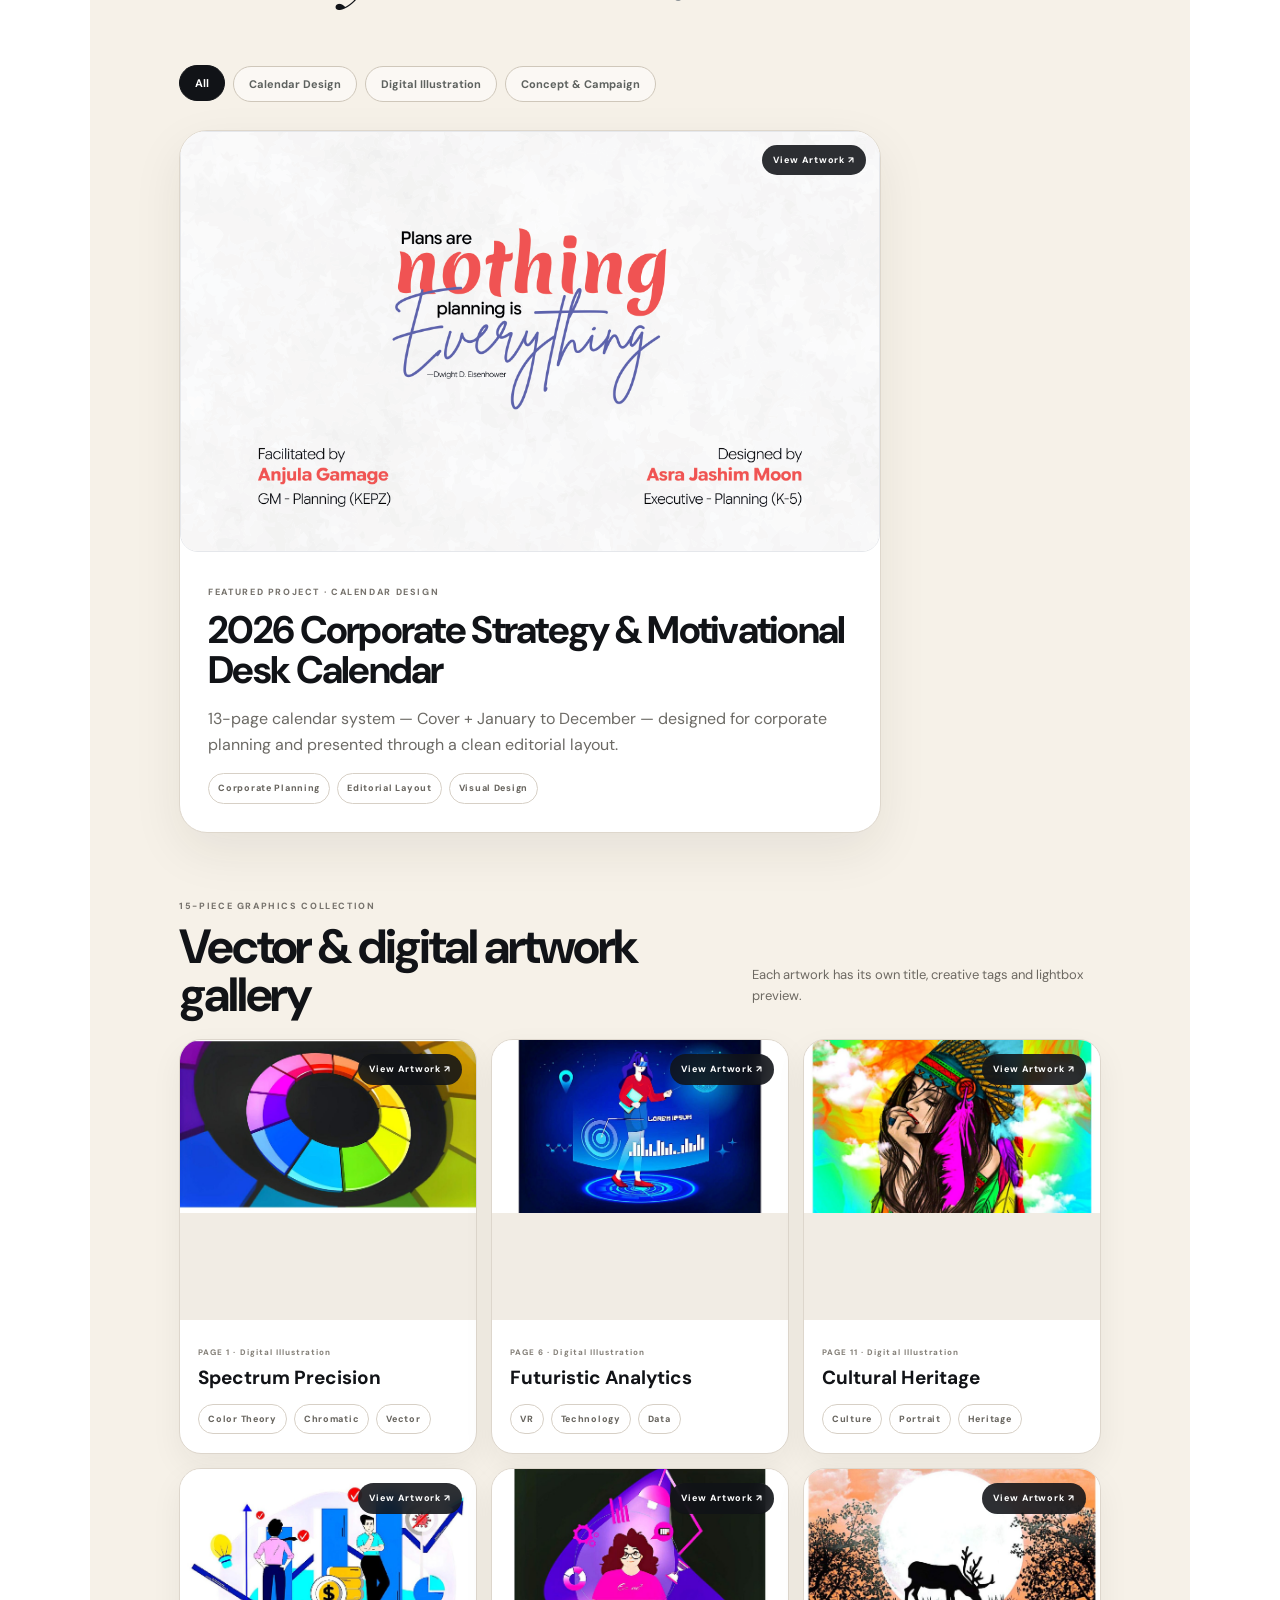
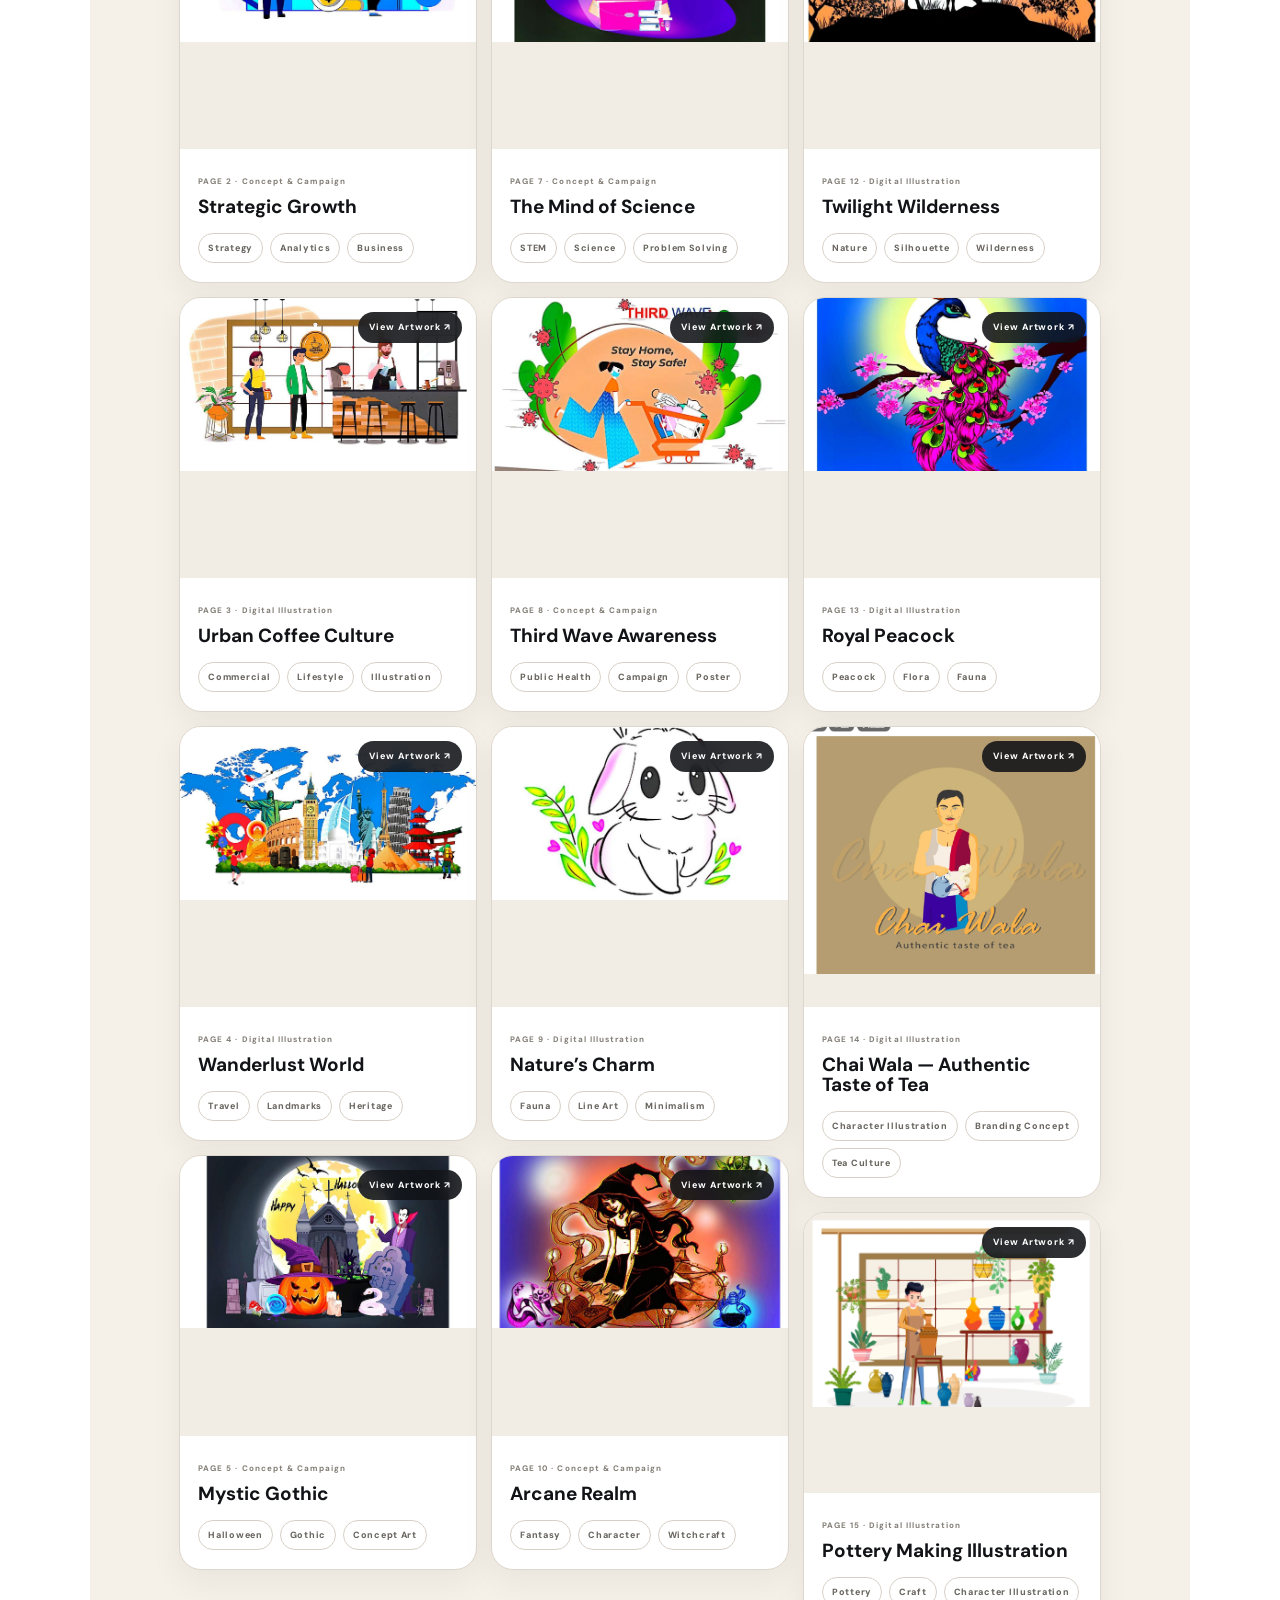
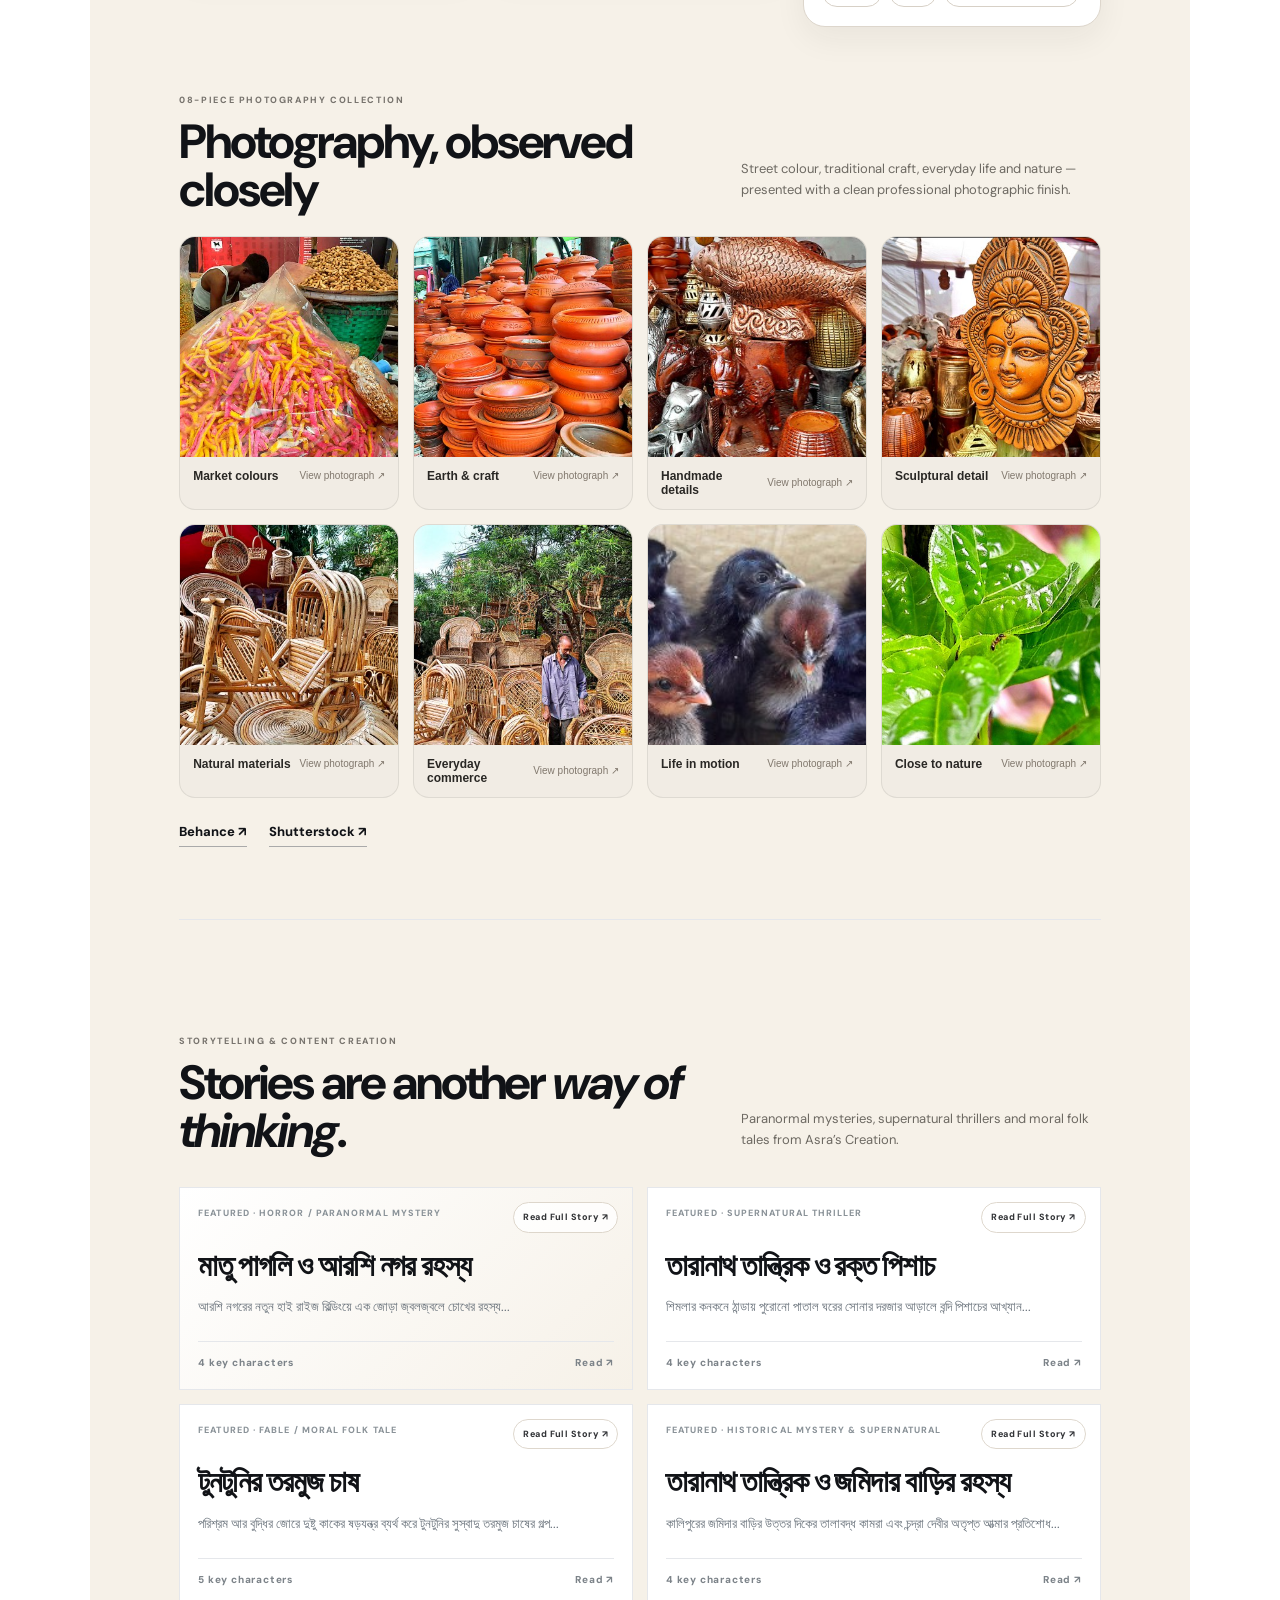
==== commit e18dc79d: "Update index.html" ====
--- a/index.html
+++ b/index.html
@@ -48,6 +48,47 @@
 <section id="education" class="section"><small>03 / EDUCATION</small><div class="edu"><article class="edu-card interactive-card" role="button" tabindex="0" aria-haspopup="dialog" onclick="openEducation('bba')" onkeydown="if(event.key==='Enter'||event.key===' ')openEducation('bba')"><span class="click-badge">View Details ↗</span><img loading="lazy" src="assets/bba.jpg" alt="BBA graduation ending-day photo"><small>UNDERGRADUATE</small><h3>Bachelor of Business Administration</h3><b>International Islamic University Chittagong (IIUC)</b><p>Major: Finance &amp; Banking · April 2024 · CGPA 3.52 / 4.00</p><span class="edu-more">View education details ↗</span></article><article class="edu-card interactive-card" role="button" tabindex="0" aria-haspopup="dialog" onclick="openEducation('mba')" onkeydown="if(event.key==='Enter'||event.key===' ')openEducation('mba')"><span class="click-badge">View Details ↗</span><img loading="lazy" src="assets/mba.jpg" alt="MBA graduation ending-day photo"><small>POSTGRADUATE</small><h3>Master of Business Administration</h3><b>International Islamic University Chittagong (IIUC)</b><p>Major: Finance &amp; Banking · December 2025 · CGPA 3.62 / 4.00</p><span class="edu-more">View education details ↗</span></article><article class="cma edu-card interactive-card" role="button" tabindex="0" aria-haspopup="dialog" onclick="openEducation('cma')" onkeydown="if(event.key==='Enter'||event.key===' ')openEducation('cma')"><span class="click-badge">View Details ↗</span><div class="cma-mark"><strong>CMA</strong><span>ICMAB</span></div><small>PROFESSIONAL STUDY</small><h3>ICMA Bangladesh</h3><b>Management Level (IL-2)</b><p>Started December 2023 · 700 Marks</p><span class="edu-more">View education details ↗</span></article></div></section>
 <section id="awards" class="section cream"><small>04 / PROFESSIONAL AWARD</small><article class="award award-interactive" role="button" tabindex="0" aria-haspopup="dialog" onclick="openAward()" onkeydown="if(event.key==='Enter'||event.key===' '){event.preventDefault();openAward()}"><div class="awardimgs"><img loading="lazy" src="assets/agile-award.jpg" alt="AGILE-1 Superior Performer award ceremony"><img loading="lazy" src="assets/agile-cert.jpg" alt="AGILE-1 Superior Performer official certificate"></div><div><small>HIRDARAMANI BANGLADESH · BATCH 9 · NOV 2025</small><h2>AGILE-1<br><i>Superior Performer.</i></h2><p class="lead">Advanced Guide to Integrated Learning Enhancement — Level 1</p><p class="muted">Successfully completed the training with an <b>88% score</b> as a <b>Superior Performer</b>.</p><div class="pills"><span>88% SCORE</span><span>SUPERIOR PERFORMER</span><span>PROFESSIONAL DEVELOPMENT</span></div></div></article></section>
 <section id="research" class="section"><small>05 / RESEARCH & PUBLICATIONS</small><div class="head"><h2>Research,<br><i>with evidence.</i></h2><p>Selected papers spanning green banking, digital transformation, AI, Green FinTech, sustainable finance and transition risk.</p></div>
+  <section id="research" class="section"><small>05 / RESEARCH</small><div class="head"><h2>Research, <br><i>with evidence.</i></h2><p>Selected papers spanning green banking, digital transformation, AI, Green FinTech, sustainable finance and transition risk.</p></div>
+
+    <!-- ===== EIKHANE AMADER RESEARCH INTERESTS ER CODE TA BOSABE ===== -->
+    <div class="research-interests-wrapper" style="margin-bottom: 40px;">
+        <h3 style="font-size: 1.25rem; font-weight: 600; color: #111827; margin-bottom: 20px;">Research Interests</h3>
+        
+        <div class="research-interests-grid" style="display: grid; grid-template-columns: repeat(auto-fit, minmax(240px, 1fr)); gap: 20px;">
+            
+            <!-- Card 1: Green Finance -->
+            <div style="background: #ffffff; padding: 24px; border-radius: 12px; border: 1px solid #f3f4f6; box-shadow: 0 2px 4px rgba(0,0,0,0.02);">
+                <div style="width: 40px; height: 40px; background: #ecfdf5; border-radius: 8px; display: flex; align-items: center; justify-content: center; margin-bottom: 14px;">
+                    <svg width="22" height="22" viewBox="0 0 24 24" fill="none" stroke="#059669" stroke-width="2" stroke-linecap="round" stroke-linejoin="round"><path d="M7 20h10"/><path d="M10 20c5.5-2.5.8-6.4 3-10"/><path d="M9.5 9.4c1.1.3 1.8-1 2.2-2.1C12.3 6 13 4 15 4c2 0 3 2 3 3 0 2-2 3-3 4"/><path d="M5 12c2 0 3-1 4-3"/></svg>
+                </div>
+                <h4 style="font-size: 1.05rem; font-weight: 600; color: #111827; margin-bottom: 8px;">Green Finance & Sustainable Banking</h4>
+                <p style="font-size: 0.88rem; color: #4b5563; line-height: 1.5;">Conducting worldwide academic and professional research on paperless green banking, environmental risk integration, and sustainable financial models.</p>
+            </div>
+
+            <!-- Card 2: Renewable Energy -->
+            <div style="background: #ffffff; padding: 24px; border-radius: 12px; border: 1px solid #f3f4f6; box-shadow: 0 2px 4px rgba(0,0,0,0.02);">
+                <div style="width: 40px; height: 40px; background: #fffbeb; border-radius: 8px; display: flex; align-items: center; justify-content: center; margin-bottom: 14px;">
+                    <svg width="22" height="22" viewBox="0 0 24 24" fill="none" stroke="#d97706" stroke-width="2" stroke-linecap="round" stroke-linejoin="round"><polygon points="13 2 3 14 12 14 11 22 21 10 12 10 13 2"/></svg>
+                </div>
+                <h4 style="font-size: 1.05rem; font-weight: 600; color: #111827; margin-bottom: 8px;">Renewable Energy Financing</h4>
+                <p style="font-size: 0.88rem; color: #4b5563; line-height: 1.5;">Analyzing capital allocation, investment frameworks, and transition risks for renewable energy projects and corporate green lending initiatives globally.</p>
+            </div>
+
+            <!-- Card 3: FinTech -->
+            <div style="background: #ffffff; padding: 24px; border-radius: 12px; border: 1px solid #f3f4f6; box-shadow: 0 2px 4px rgba(0,0,0,0.02);">
+                <div style="width: 40px; height: 40px; background: #eff6ff; border-radius: 8px; display: flex; align-items: center; justify-content: center; margin-bottom: 14px;">
+                    <svg width="22" height="22" viewBox="0 0 24 24" fill="none" stroke="#2563eb" stroke-width="2" stroke-linecap="round" stroke-linejoin="round"><polyline points="16 18 22 12 16 6"/><polyline points="8 6 2 12 8 18"/></svg>
+                </div>
+                <h4 style="font-size: 1.05rem; font-weight: 600; color: #111827; margin-bottom: 8px;">Financial Technology (Green FinTech)</h4>
+                <p style="font-size: 0.88rem; color: #4b5563; line-height: 1.5;">Integrating modern financial technology solutions, data analytics, and digital transformation to evaluate and mitigate net-zero corporate lending transition risks.</p>
+            </div>
+
+        </div>
+    </div>
+    <!-- ======================================================= -->
+
+<div class="research-grid">
+    <!-- Tomar ager research paper card gulo eikhane thakbe -->
 <div class="research-grid">
 <article class="research-card"><div class="research-meta"><span class="tag darktag">RESEARCH PAPER</span><span class="tag">11th Annual Banking Conference</span></div><h3>Scaling Paperless Green Banking via Digital Transformation in Bangladesh</h3><div class="author">Asra Jashim Moon</div><div class="affil">Central Planning Executive, Hirdaramani Bangladesh</div><div class="date">Submitted · August 8, 2026</div><div class="keyword-row"><span class="keyword">Green Banking</span><span class="keyword">Digital Transformation</span><span class="keyword">Paperless Operation</span><span class="keyword">Sustainable Finance</span></div><p>Examines how MFS, Internet Banking and biometric e-KYC can reduce physical paper waste and carbon emissions in Bangladesh’s commercial banking sector.</p><button class="btn dark" onclick="openPaper('paperless')">View Full Details →</button></article>
 <article class="research-card"><div class="research-meta"><span class="tag darktag">RESEARCH PAPER</span><span class="tag">ASAI 2027</span></div><h3>AI and Green FinTech Integration for Risk Analysis of the Net Zero Transition in Corporate Lending Portfolios: Evidence from Bangladesh Commercial Banks</h3><div class="author">Asra Jashim Moon</div><div class="affil">International Conference on Accountability, SDG &amp; Artificial Intelligence In Business and Society (ASAI) 2027 · Faculty of Business Studies, Jagannath University, Dhaka, in association with the Centre for Accountability and Global Development (CAGD), University of Essex, UK</div><div class="date">Submitted · August 27, 2026</div><div class="keyword-row"><span class="keyword">Green FinTech</span><span class="keyword">Artificial Intelligence</span><span class="keyword">Net-Zero Transition Risks</span><span class="keyword">Corporate Lending</span></div><p>Investigates AI and Green FinTech integration for dynamic climate-transition risk analysis across corporate lending portfolios.</p><button class="btn dark" onclick="openPaper('fintech')">View Full Details →</button></article>
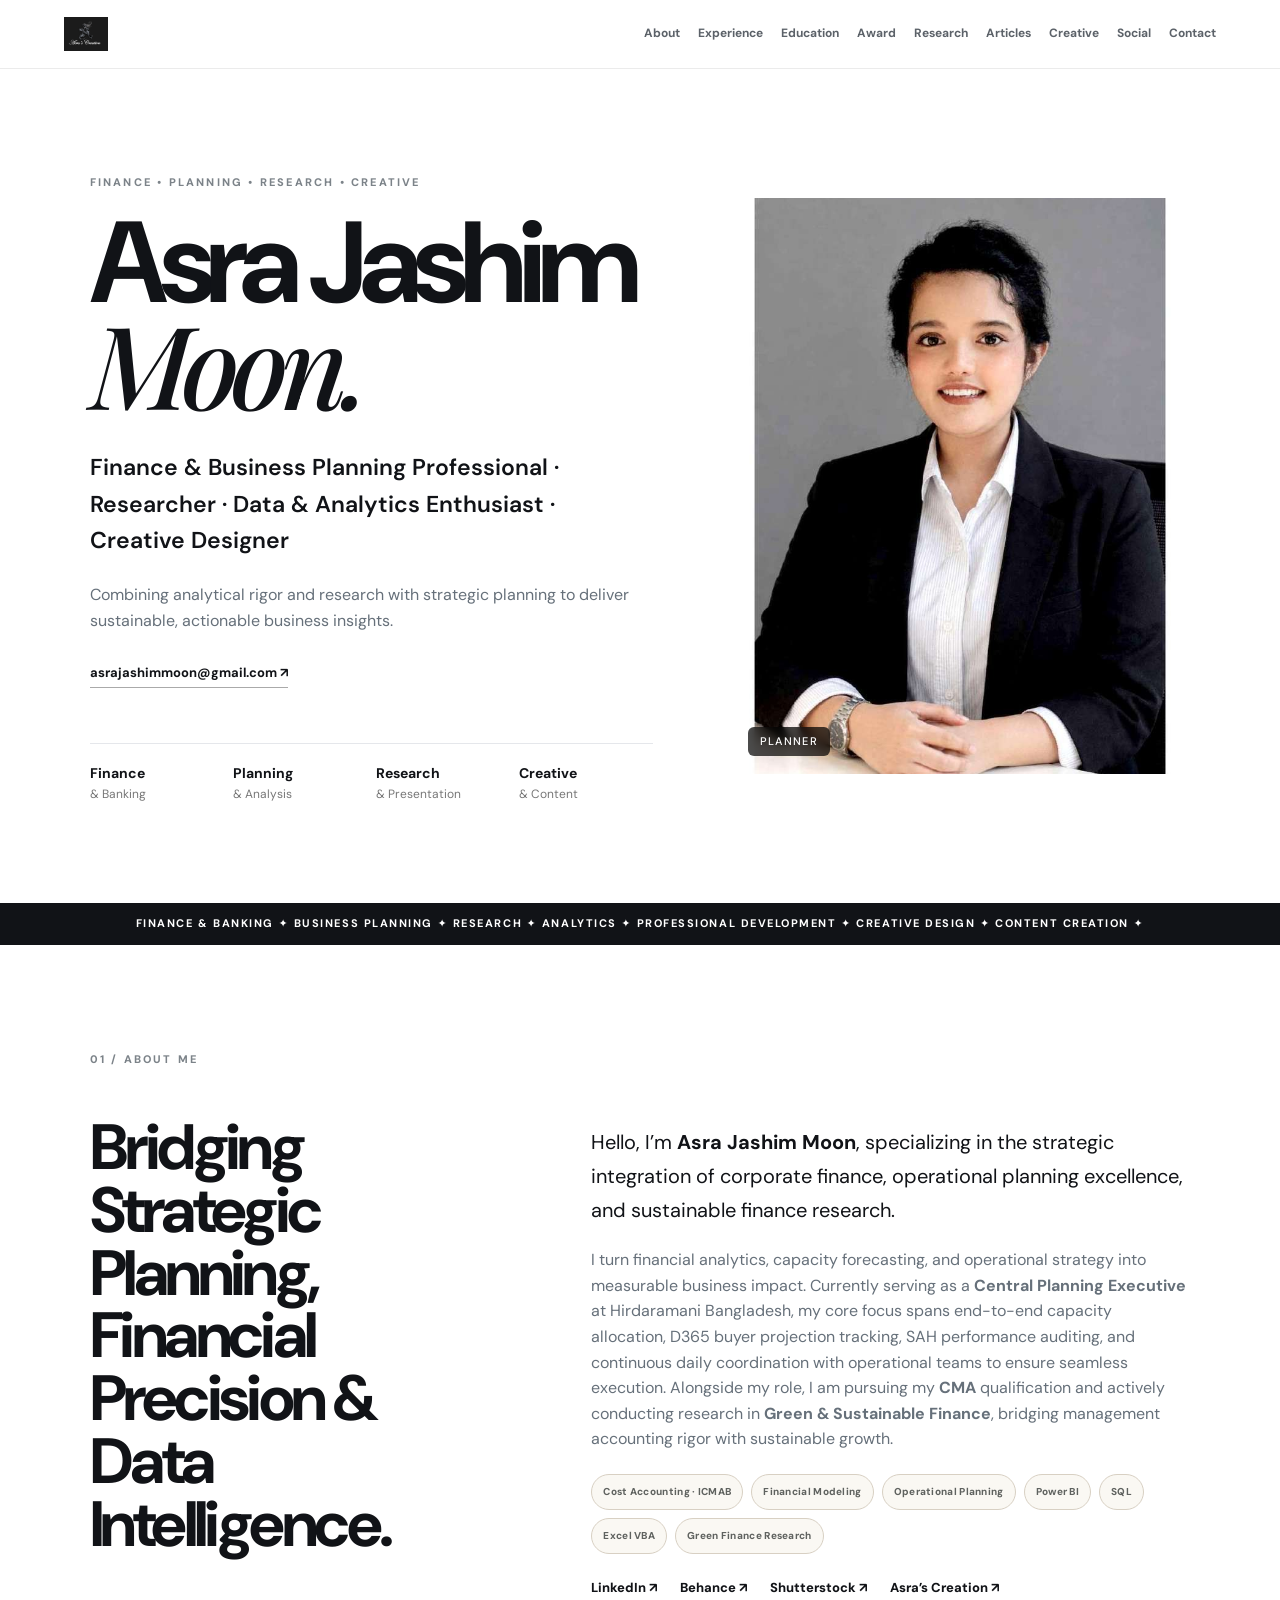
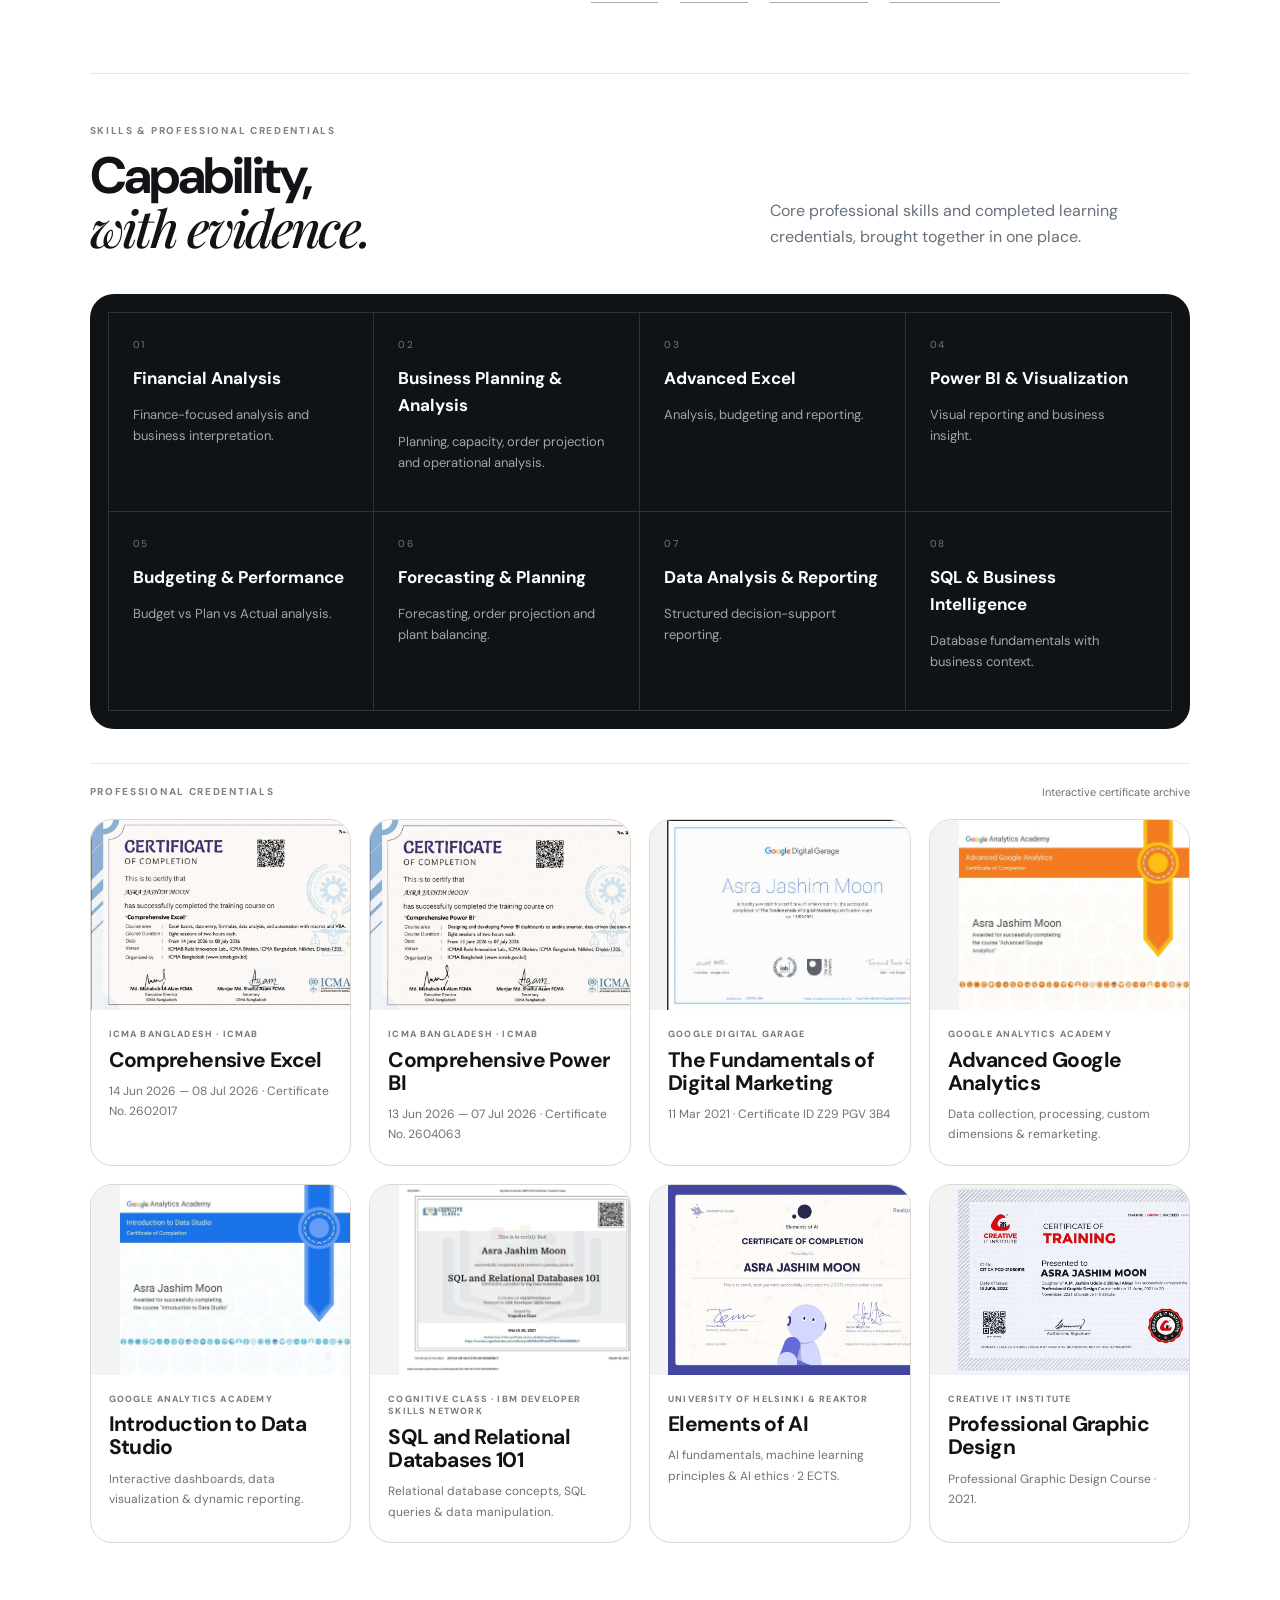
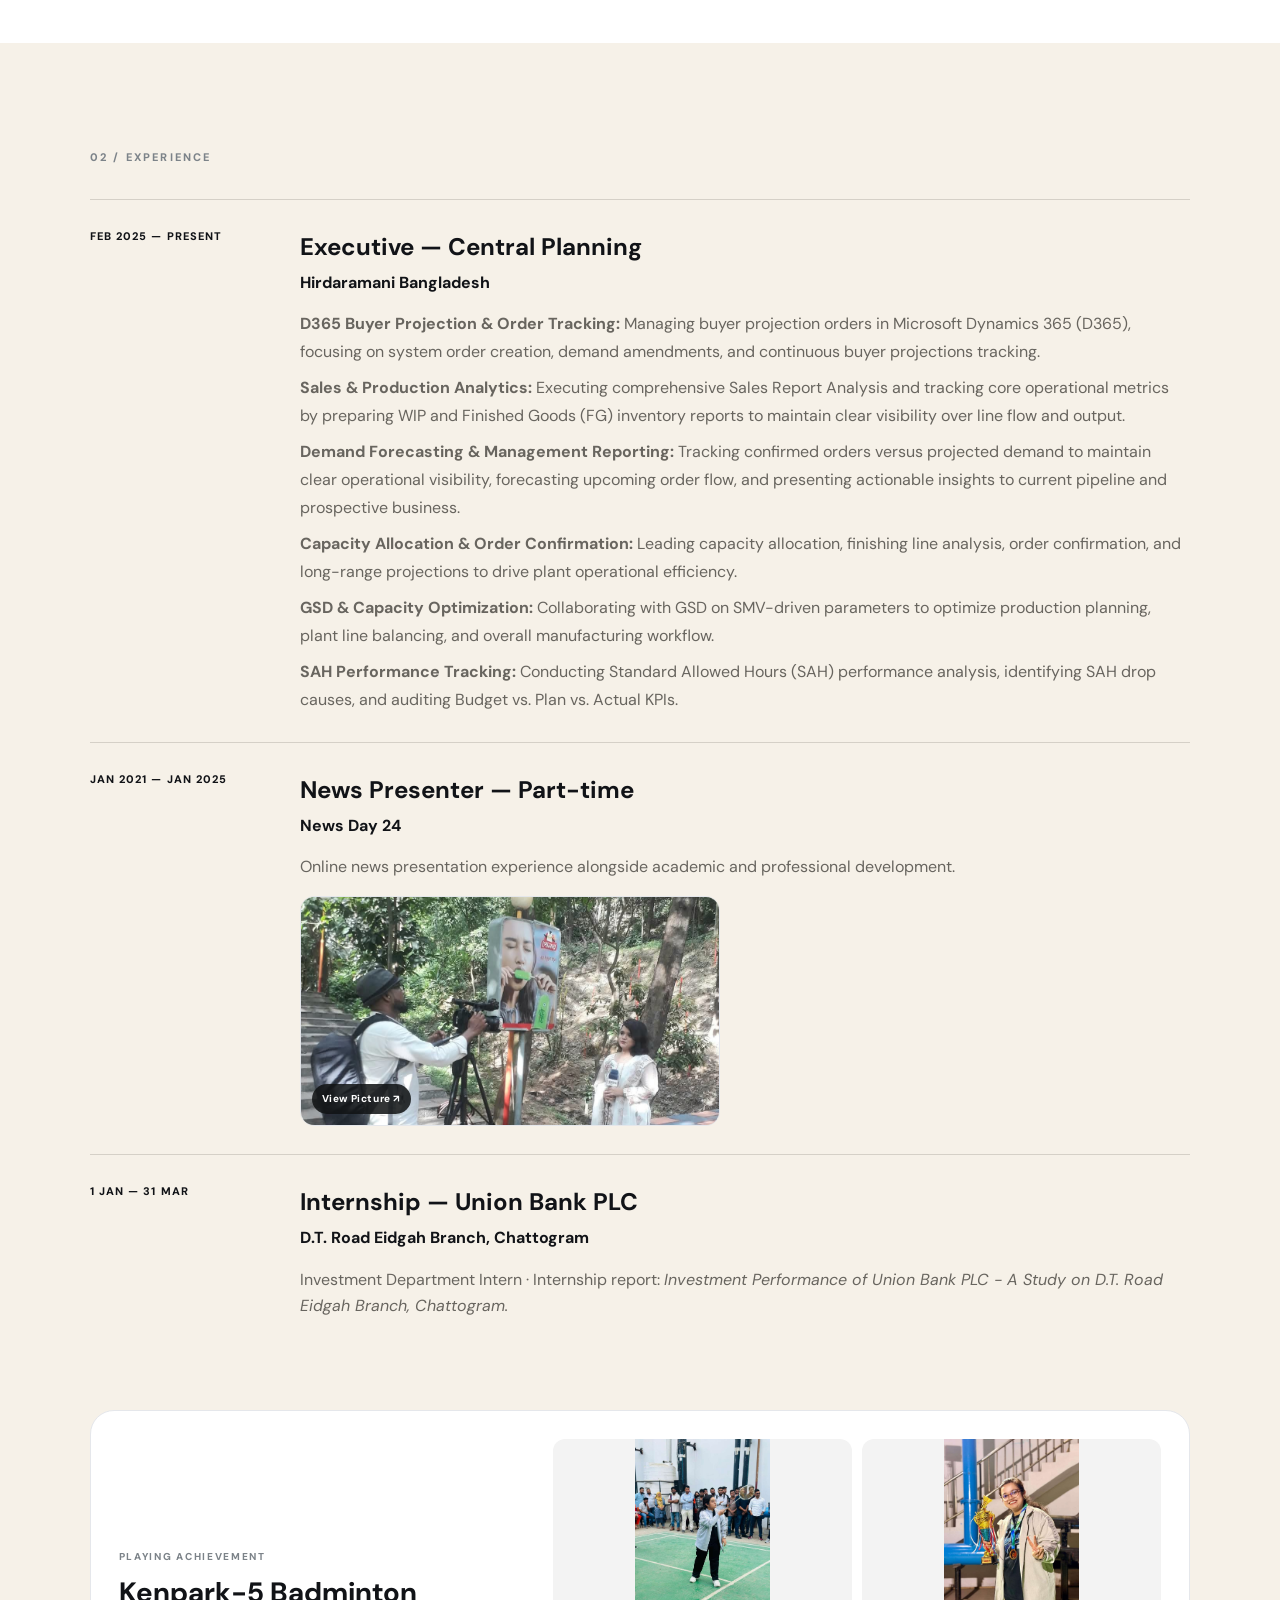
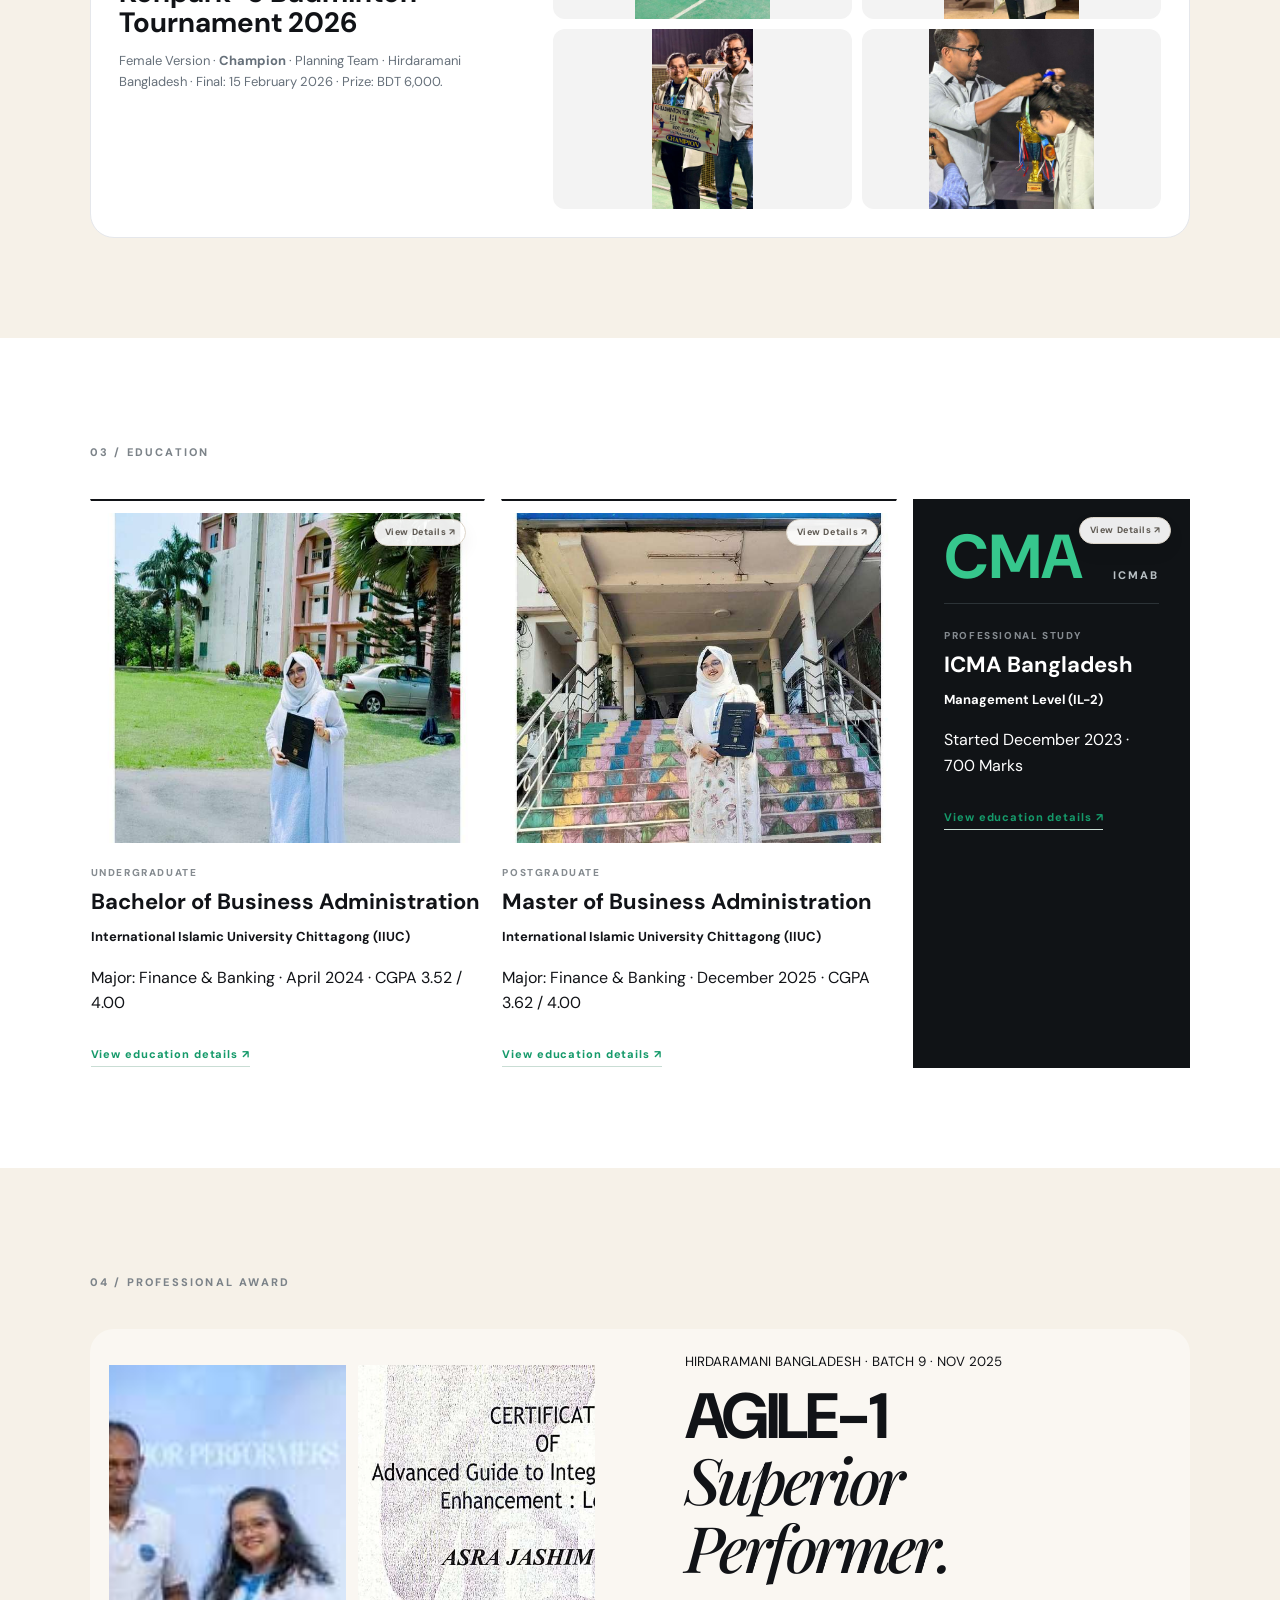
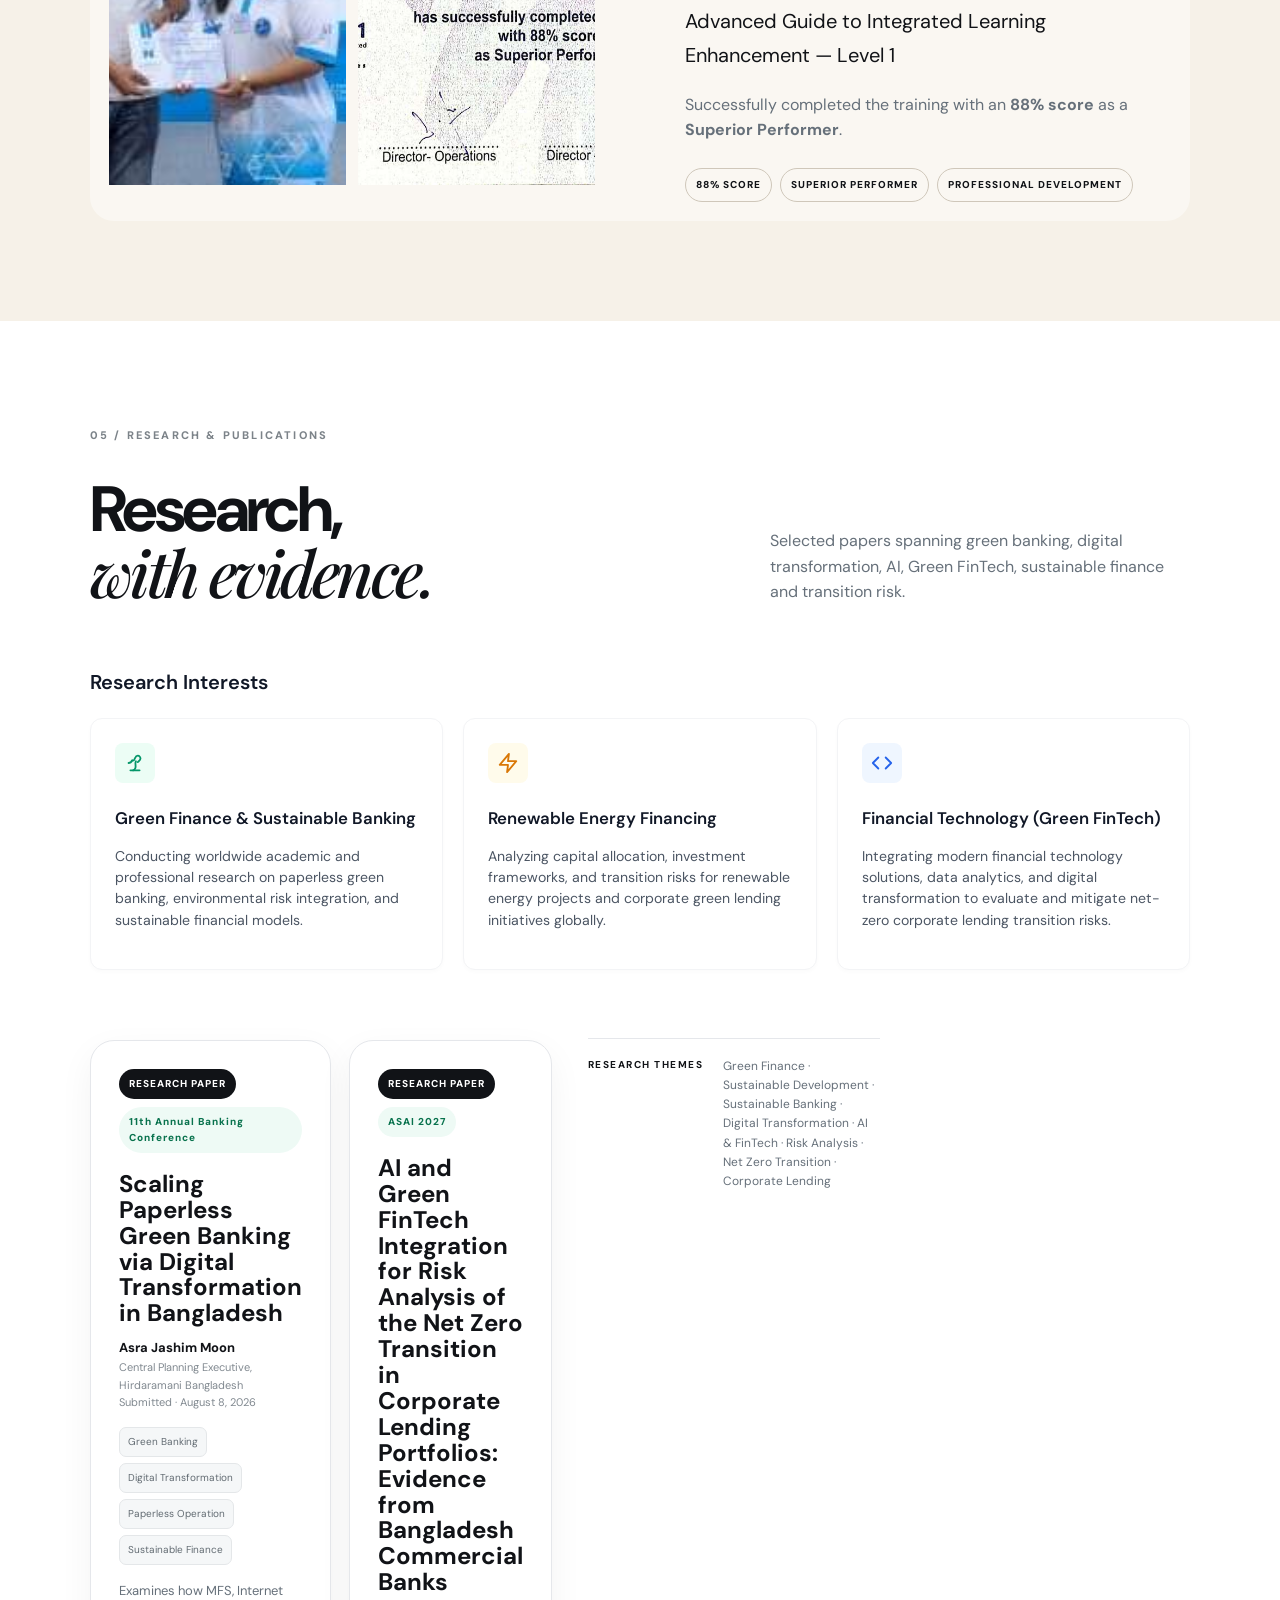
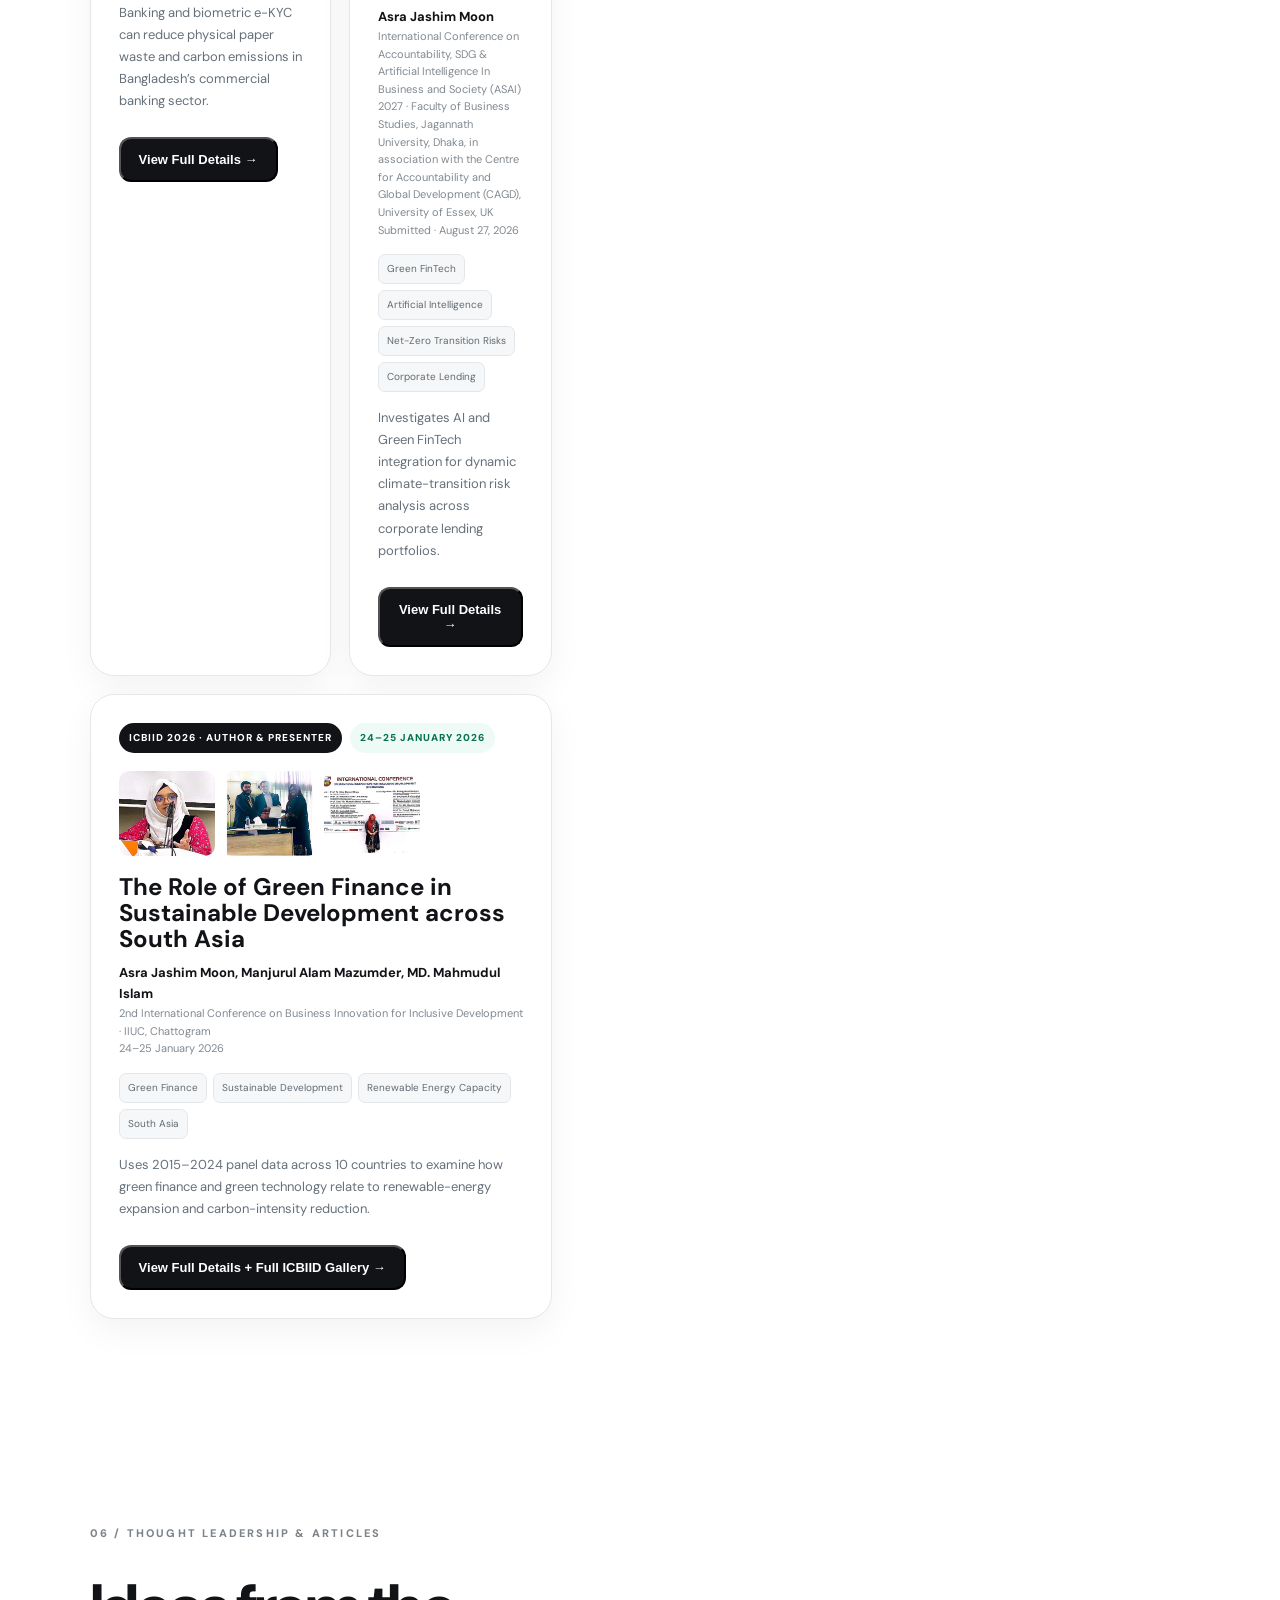
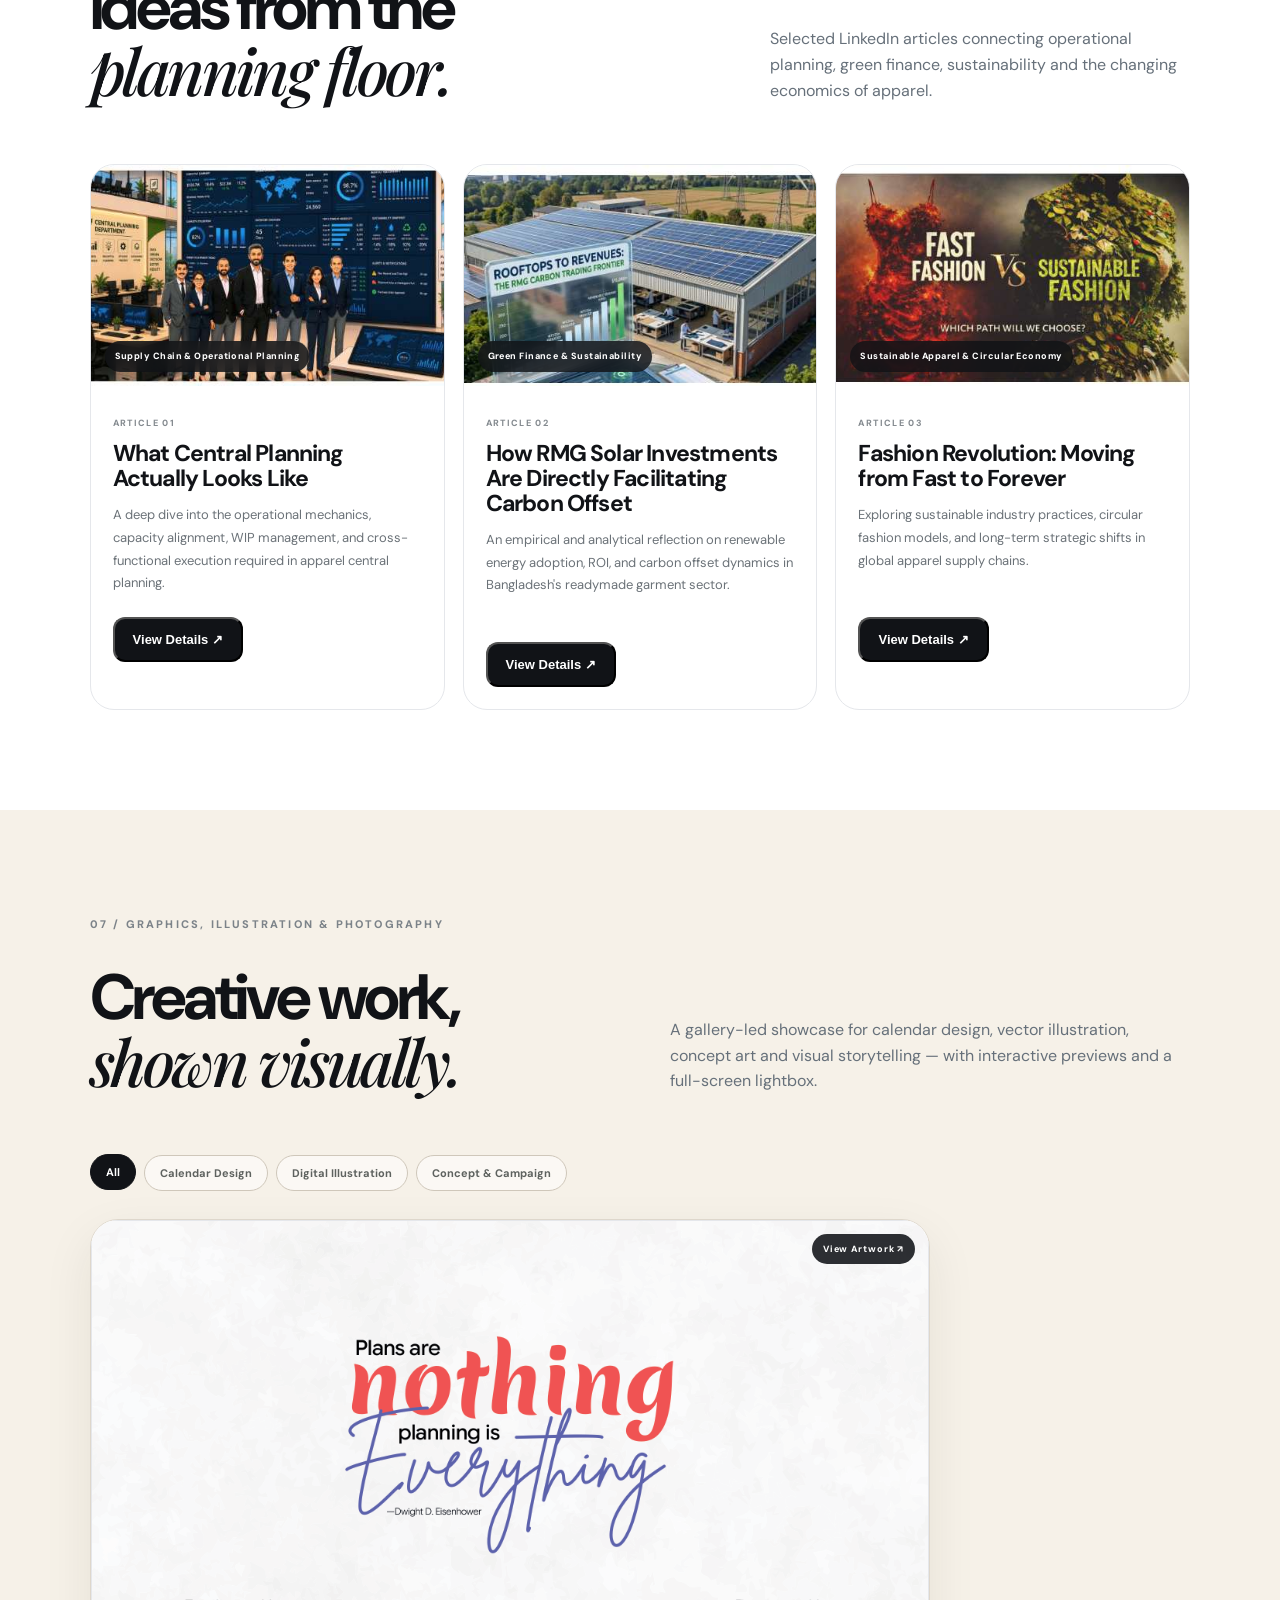
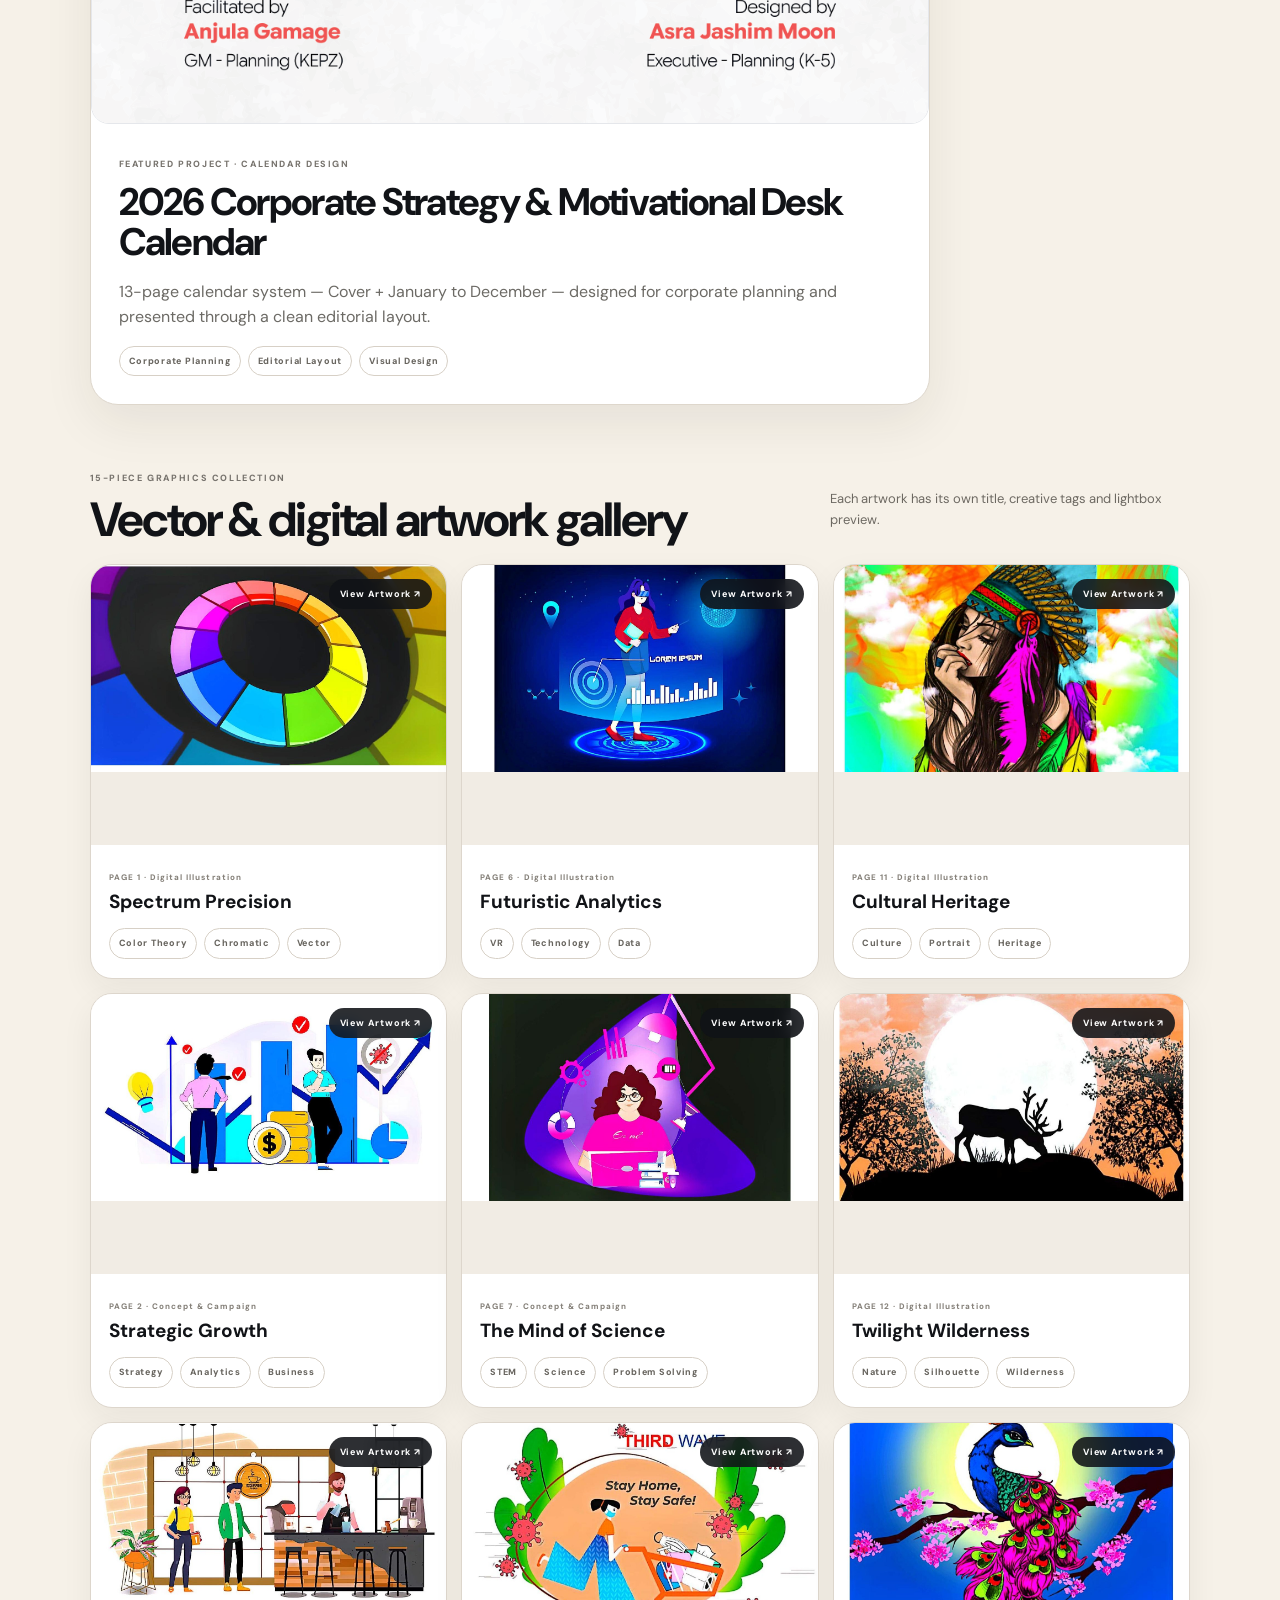
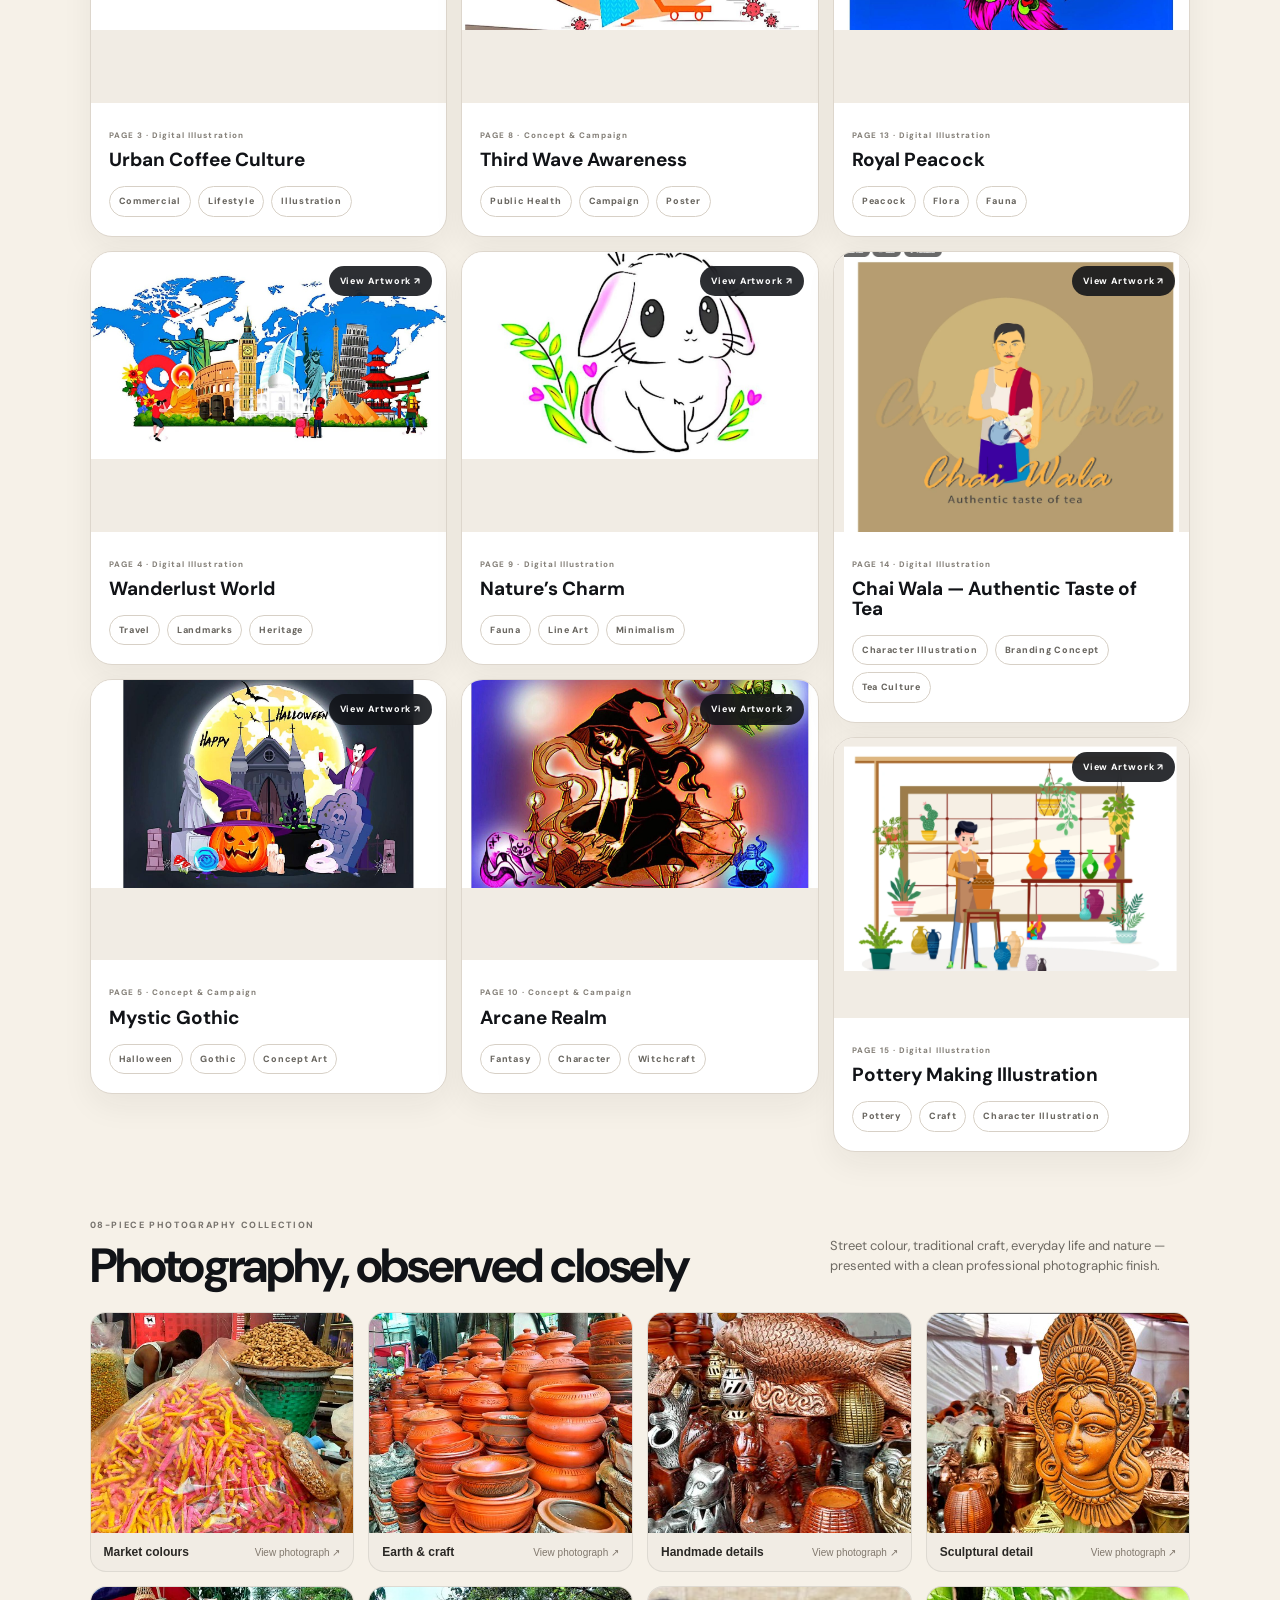
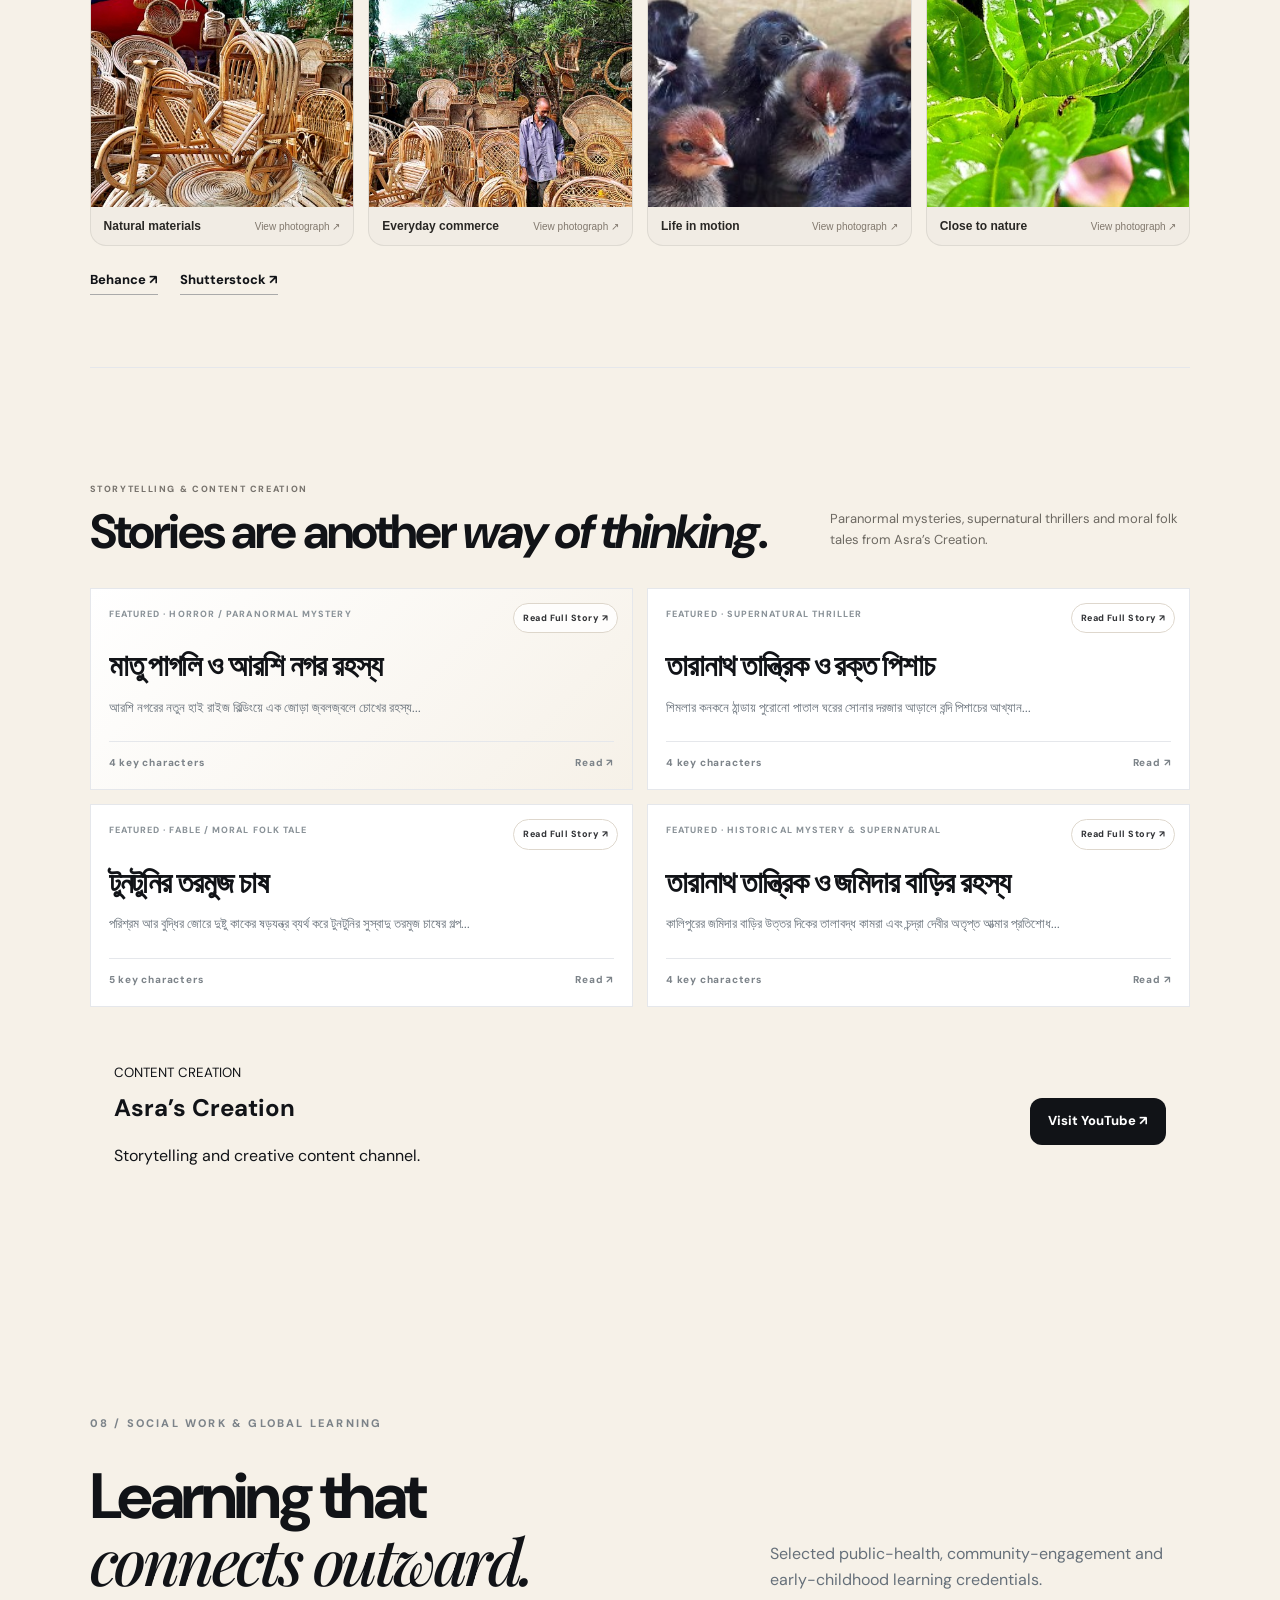
==== commit a623aa2e: "Update index.html" ====
--- a/index.html
+++ b/index.html
@@ -47,10 +47,8 @@
 <div class="embedded-achievement"><div><span class="evidence-kicker">PLAYING ACHIEVEMENT</span><h3>Kenpark-5 Badminton Tournament 2026</h3><p>Female Version · <b>Champion</b> · Planning Team · Hirdaramani Bangladesh · Final: 15 February 2026 · Prize: BDT 6,000.</p></div><div class="embedded-badgrid"><img loading="lazy" src="assets/badminton1.jpg" alt="Badminton achievement photo"><img loading="lazy" src="assets/badminton2.jpg" alt="Badminton achievement photo"><img loading="lazy" src="assets/badminton4.jpg" alt="Badminton achievement photo"><img loading="lazy" src="assets/badminton3.jpg" alt="Badminton achievement photo"></div></div></section>
 <section id="education" class="section"><small>03 / EDUCATION</small><div class="edu"><article class="edu-card interactive-card" role="button" tabindex="0" aria-haspopup="dialog" onclick="openEducation('bba')" onkeydown="if(event.key==='Enter'||event.key===' ')openEducation('bba')"><span class="click-badge">View Details ↗</span><img loading="lazy" src="assets/bba.jpg" alt="BBA graduation ending-day photo"><small>UNDERGRADUATE</small><h3>Bachelor of Business Administration</h3><b>International Islamic University Chittagong (IIUC)</b><p>Major: Finance &amp; Banking · April 2024 · CGPA 3.52 / 4.00</p><span class="edu-more">View education details ↗</span></article><article class="edu-card interactive-card" role="button" tabindex="0" aria-haspopup="dialog" onclick="openEducation('mba')" onkeydown="if(event.key==='Enter'||event.key===' ')openEducation('mba')"><span class="click-badge">View Details ↗</span><img loading="lazy" src="assets/mba.jpg" alt="MBA graduation ending-day photo"><small>POSTGRADUATE</small><h3>Master of Business Administration</h3><b>International Islamic University Chittagong (IIUC)</b><p>Major: Finance &amp; Banking · December 2025 · CGPA 3.62 / 4.00</p><span class="edu-more">View education details ↗</span></article><article class="cma edu-card interactive-card" role="button" tabindex="0" aria-haspopup="dialog" onclick="openEducation('cma')" onkeydown="if(event.key==='Enter'||event.key===' ')openEducation('cma')"><span class="click-badge">View Details ↗</span><div class="cma-mark"><strong>CMA</strong><span>ICMAB</span></div><small>PROFESSIONAL STUDY</small><h3>ICMA Bangladesh</h3><b>Management Level (IL-2)</b><p>Started December 2023 · 700 Marks</p><span class="edu-more">View education details ↗</span></article></div></section>
 <section id="awards" class="section cream"><small>04 / PROFESSIONAL AWARD</small><article class="award award-interactive" role="button" tabindex="0" aria-haspopup="dialog" onclick="openAward()" onkeydown="if(event.key==='Enter'||event.key===' '){event.preventDefault();openAward()}"><div class="awardimgs"><img loading="lazy" src="assets/agile-award.jpg" alt="AGILE-1 Superior Performer award ceremony"><img loading="lazy" src="assets/agile-cert.jpg" alt="AGILE-1 Superior Performer official certificate"></div><div><small>HIRDARAMANI BANGLADESH · BATCH 9 · NOV 2025</small><h2>AGILE-1<br><i>Superior Performer.</i></h2><p class="lead">Advanced Guide to Integrated Learning Enhancement — Level 1</p><p class="muted">Successfully completed the training with an <b>88% score</b> as a <b>Superior Performer</b>.</p><div class="pills"><span>88% SCORE</span><span>SUPERIOR PERFORMER</span><span>PROFESSIONAL DEVELOPMENT</span></div></div></article></section>
-<section id="research" class="section"><small>05 / RESEARCH & PUBLICATIONS</small><div class="head"><h2>Research,<br><i>with evidence.</i></h2><p>Selected papers spanning green banking, digital transformation, AI, Green FinTech, sustainable finance and transition risk.</p></div>
-  <section id="research" class="section"><small>05 / RESEARCH</small><div class="head"><h2>Research, <br><i>with evidence.</i></h2><p>Selected papers spanning green banking, digital transformation, AI, Green FinTech, sustainable finance and transition risk.</p></div>
+<section id="research" class="section"><small>05 / RESEARCH & PUBLICATIONS</small><div class="head"><h2>Research, <br><i>with evidence.</i></h2><p>Selected papers spanning green banking, digital transformation, AI, Green FinTech, sustainable finance and transition risk.</p></div>
 
-    <!-- ===== EIKHANE AMADER RESEARCH INTERESTS ER CODE TA BOSABE ===== -->
     <div class="research-interests-wrapper" style="margin-bottom: 40px;">
         <h3 style="font-size: 1.25rem; font-weight: 600; color: #111827; margin-bottom: 20px;">Research Interests</h3>
         
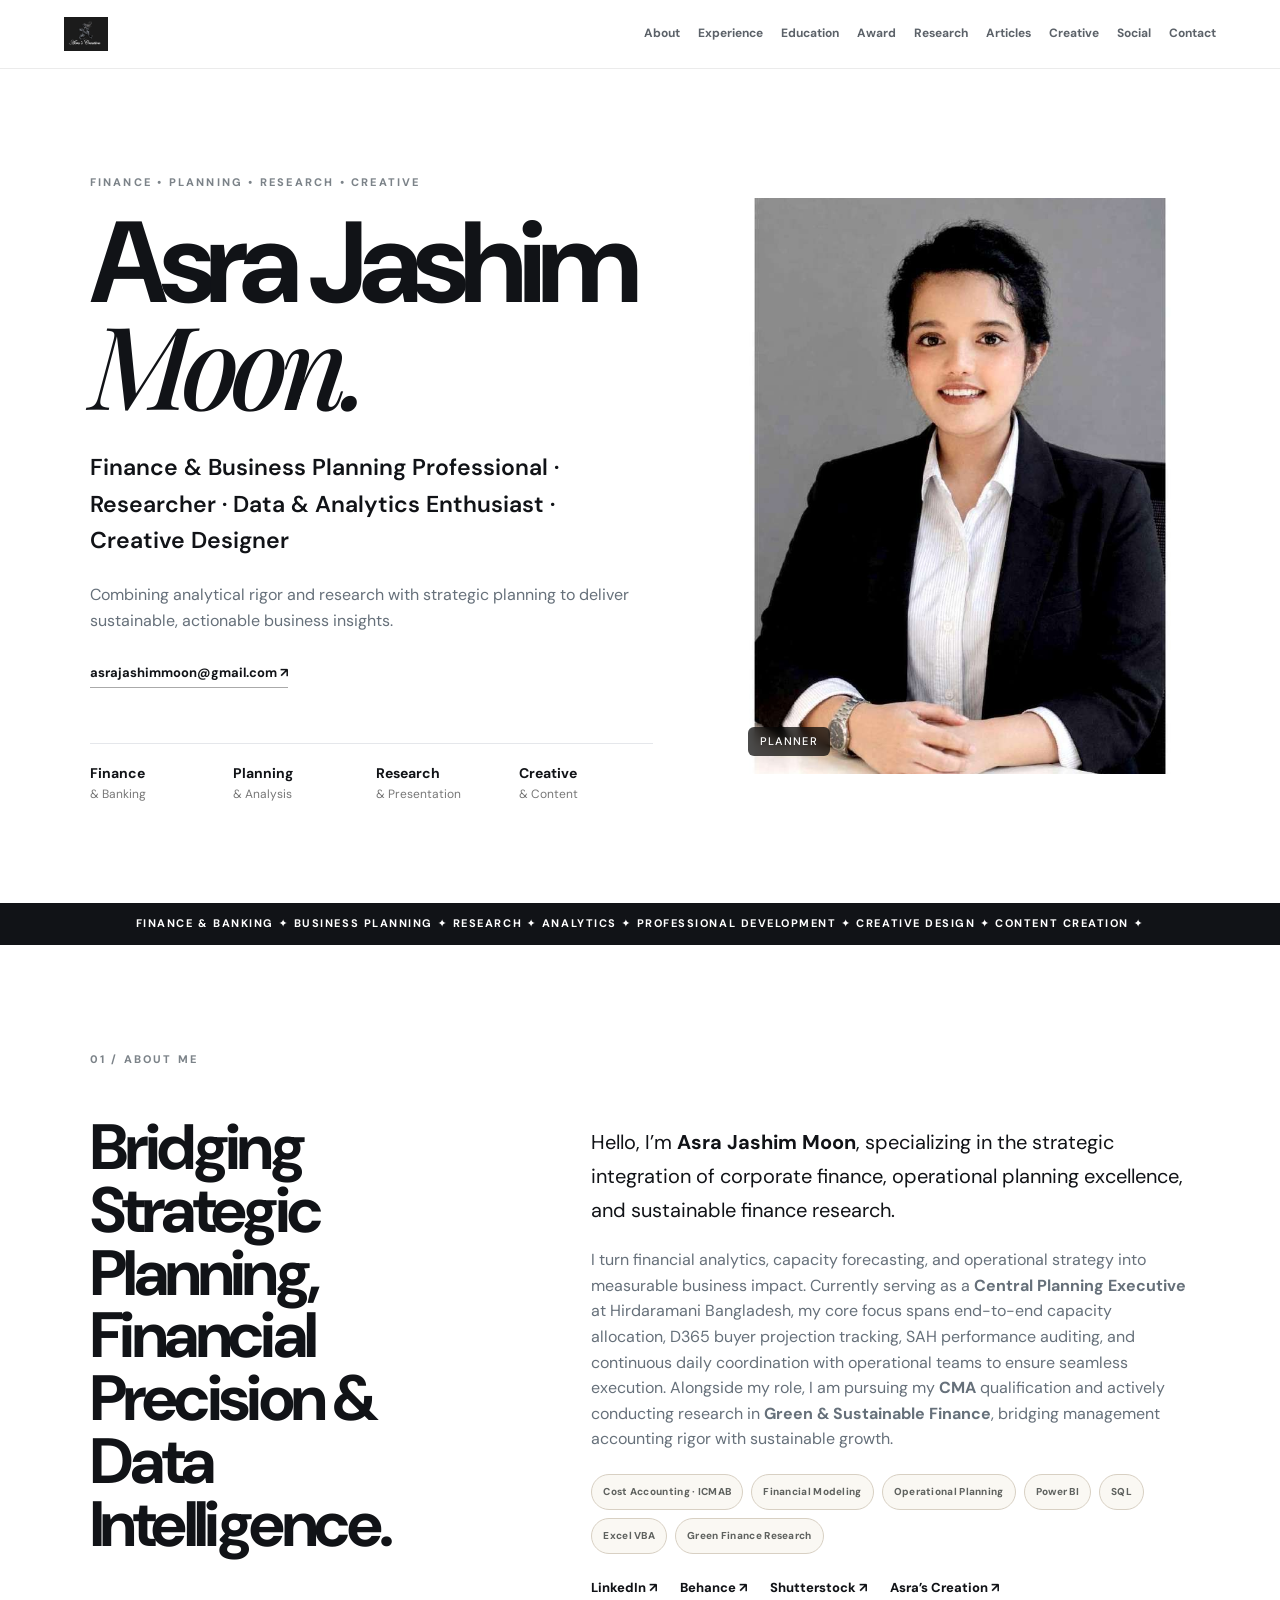
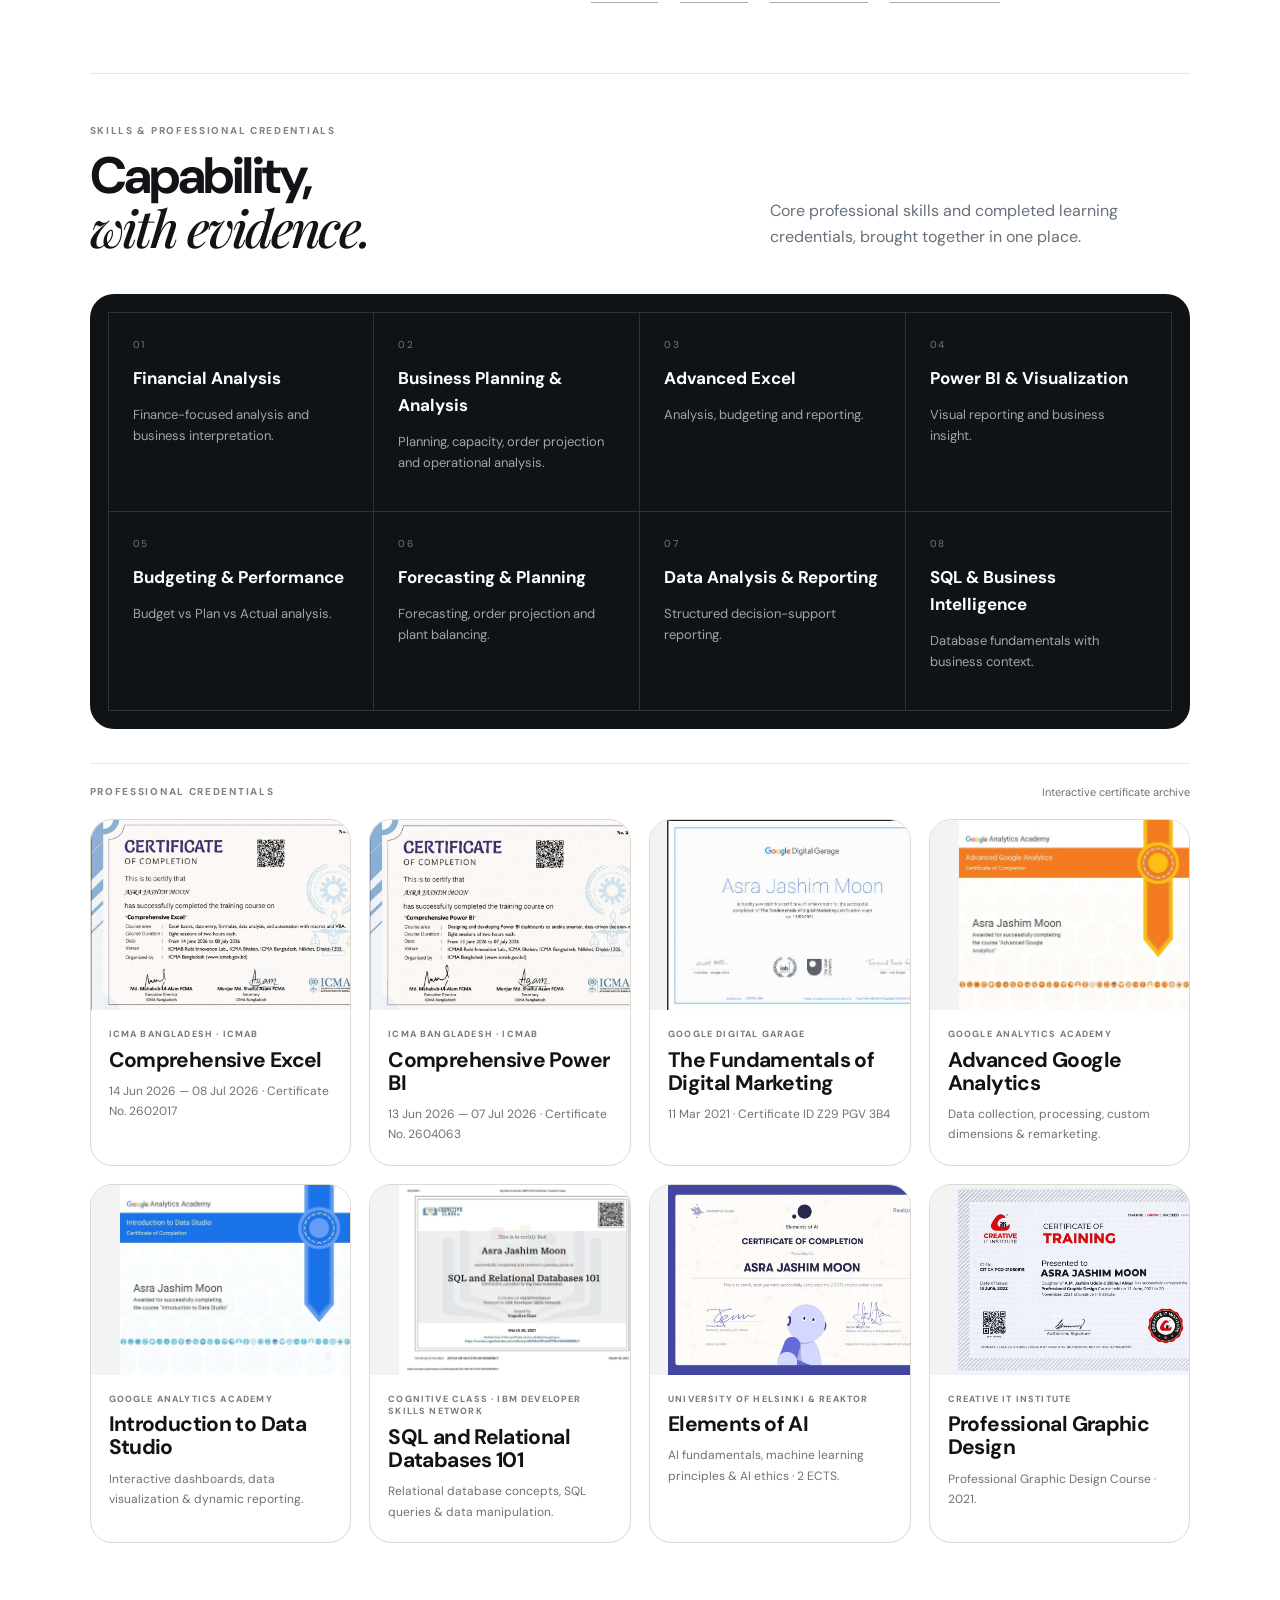
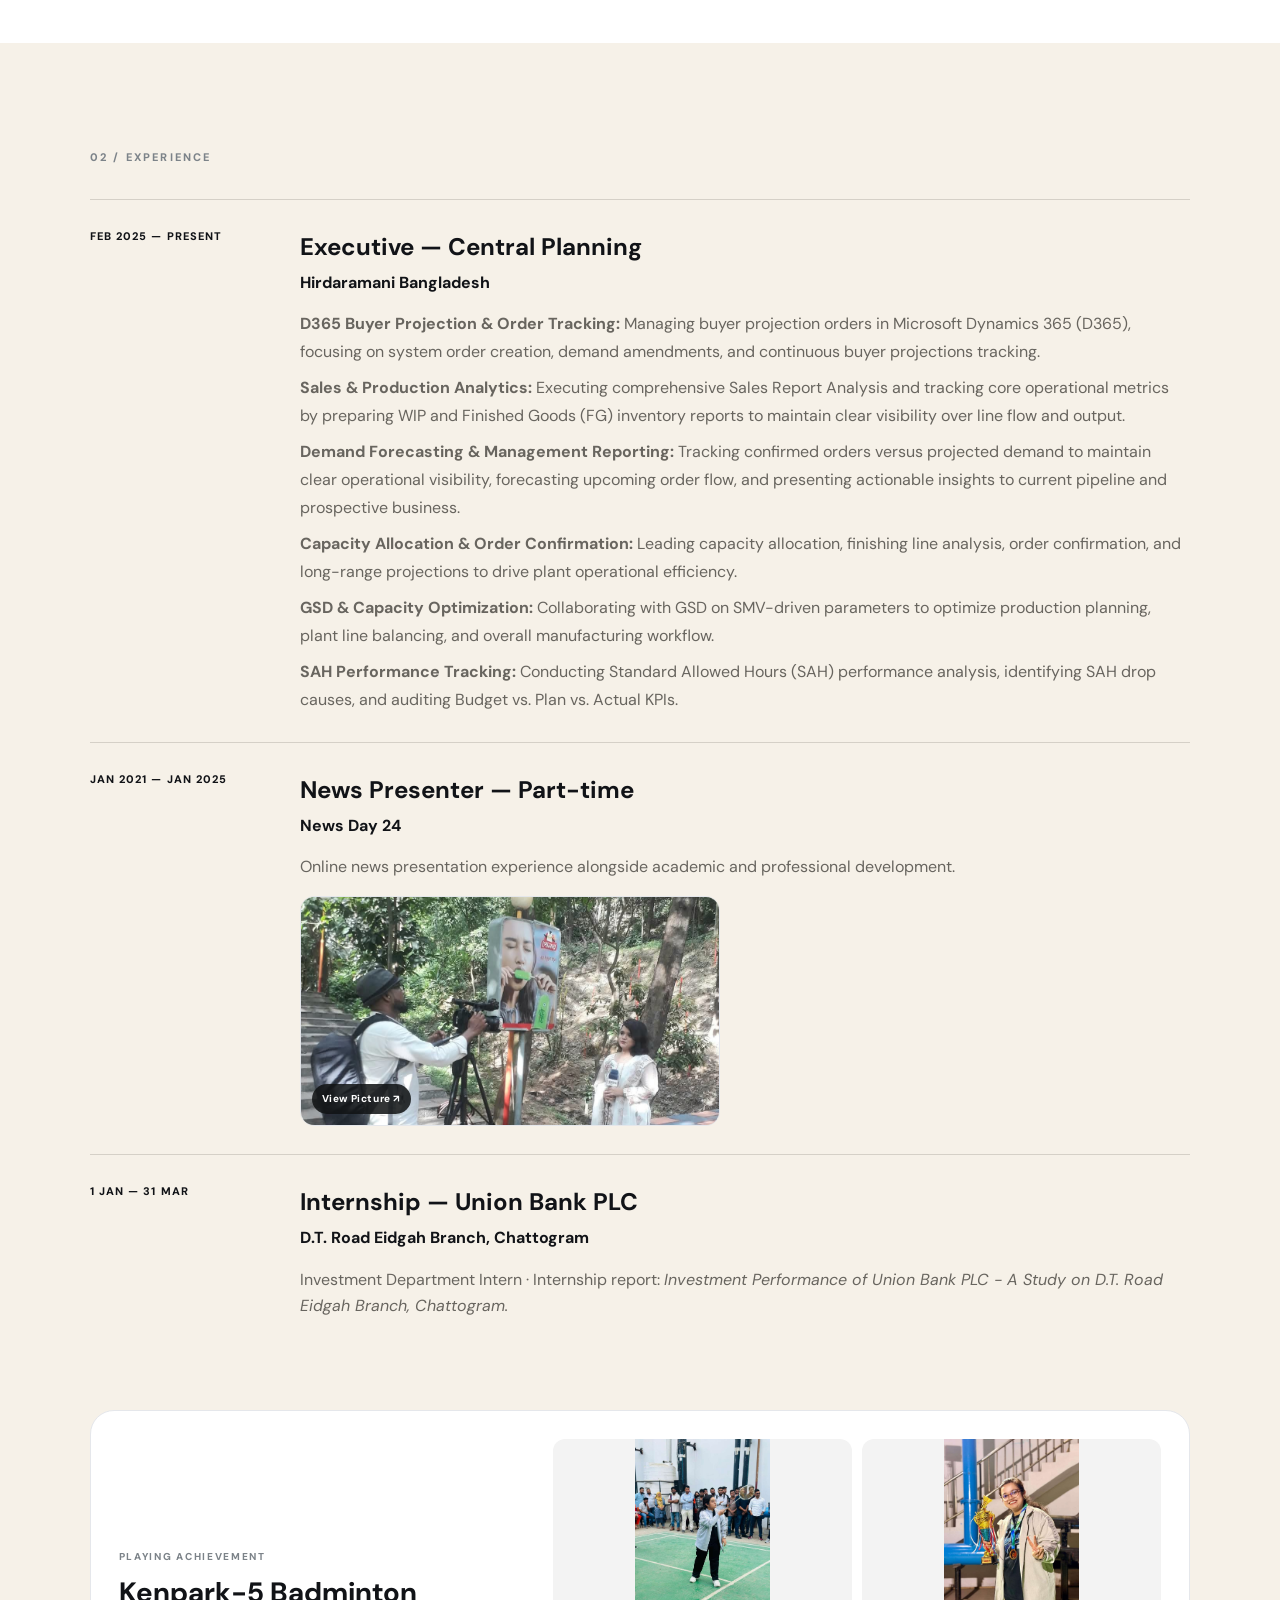
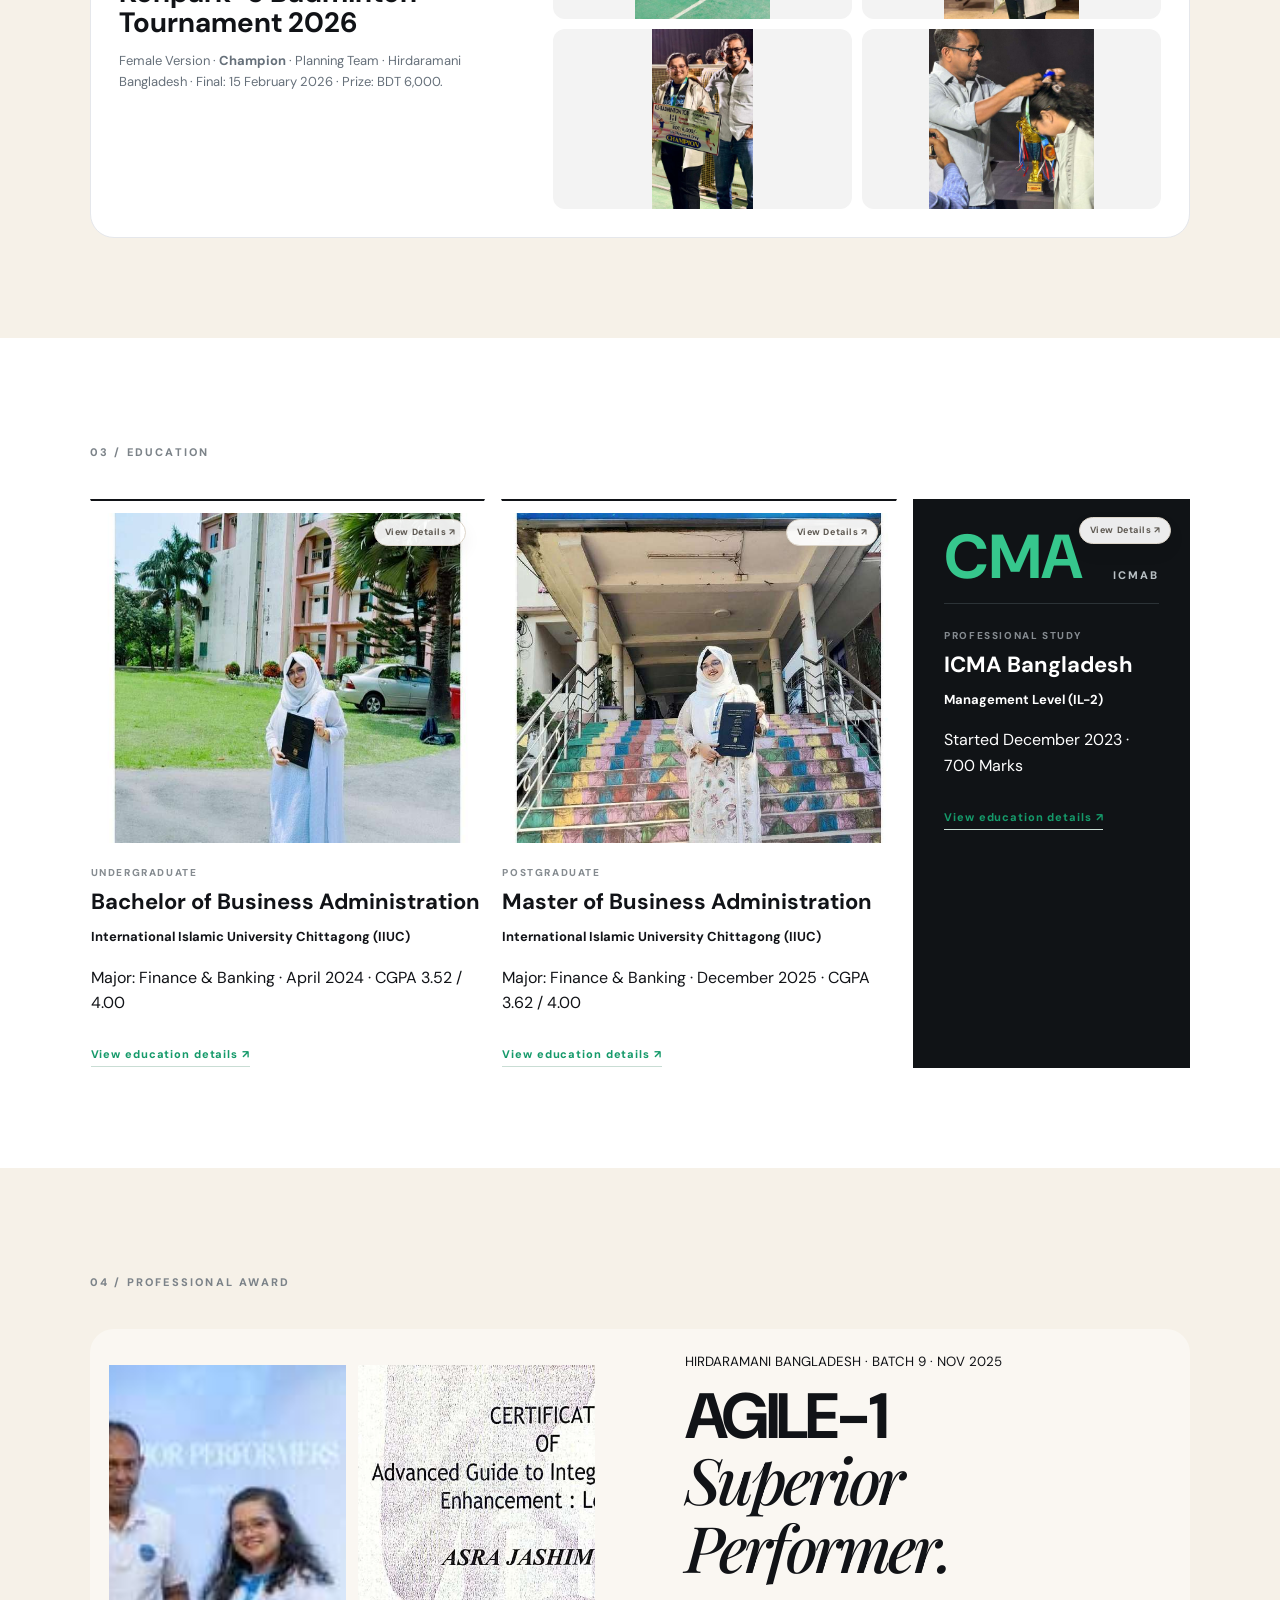
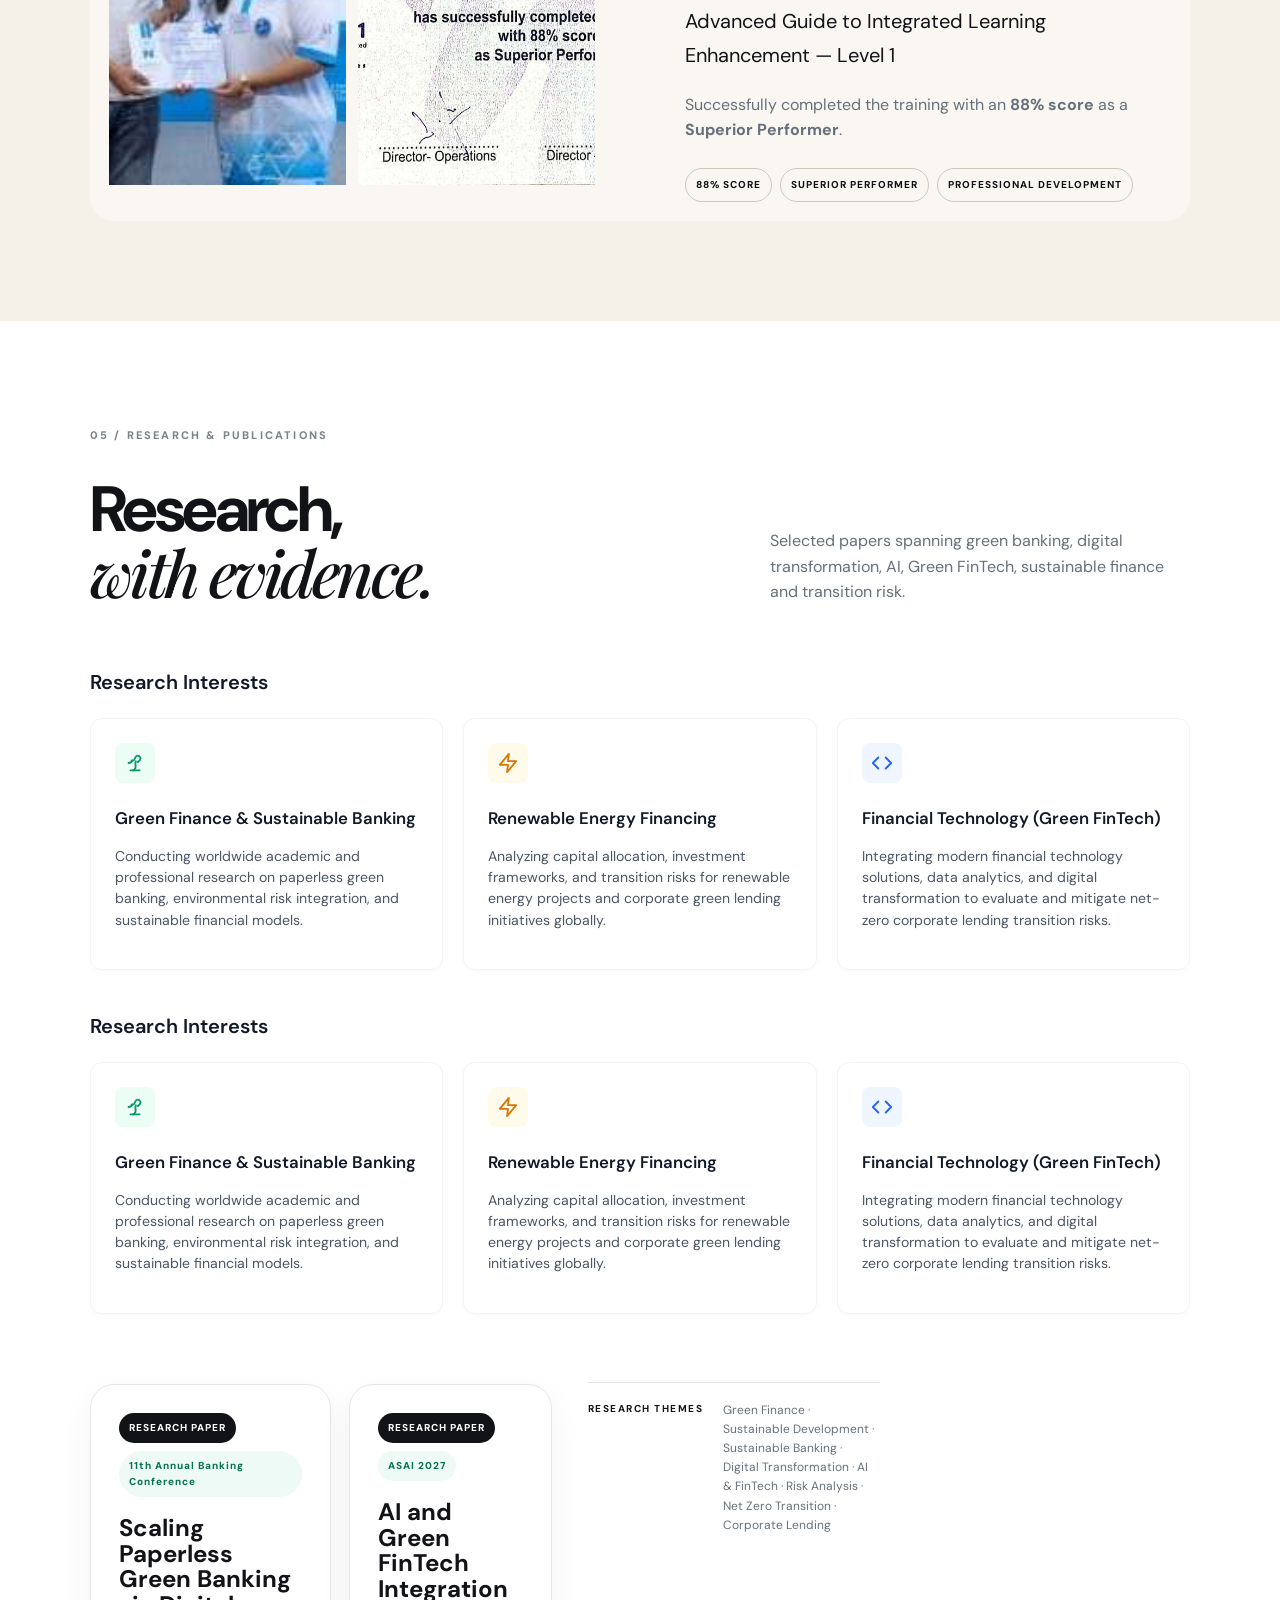
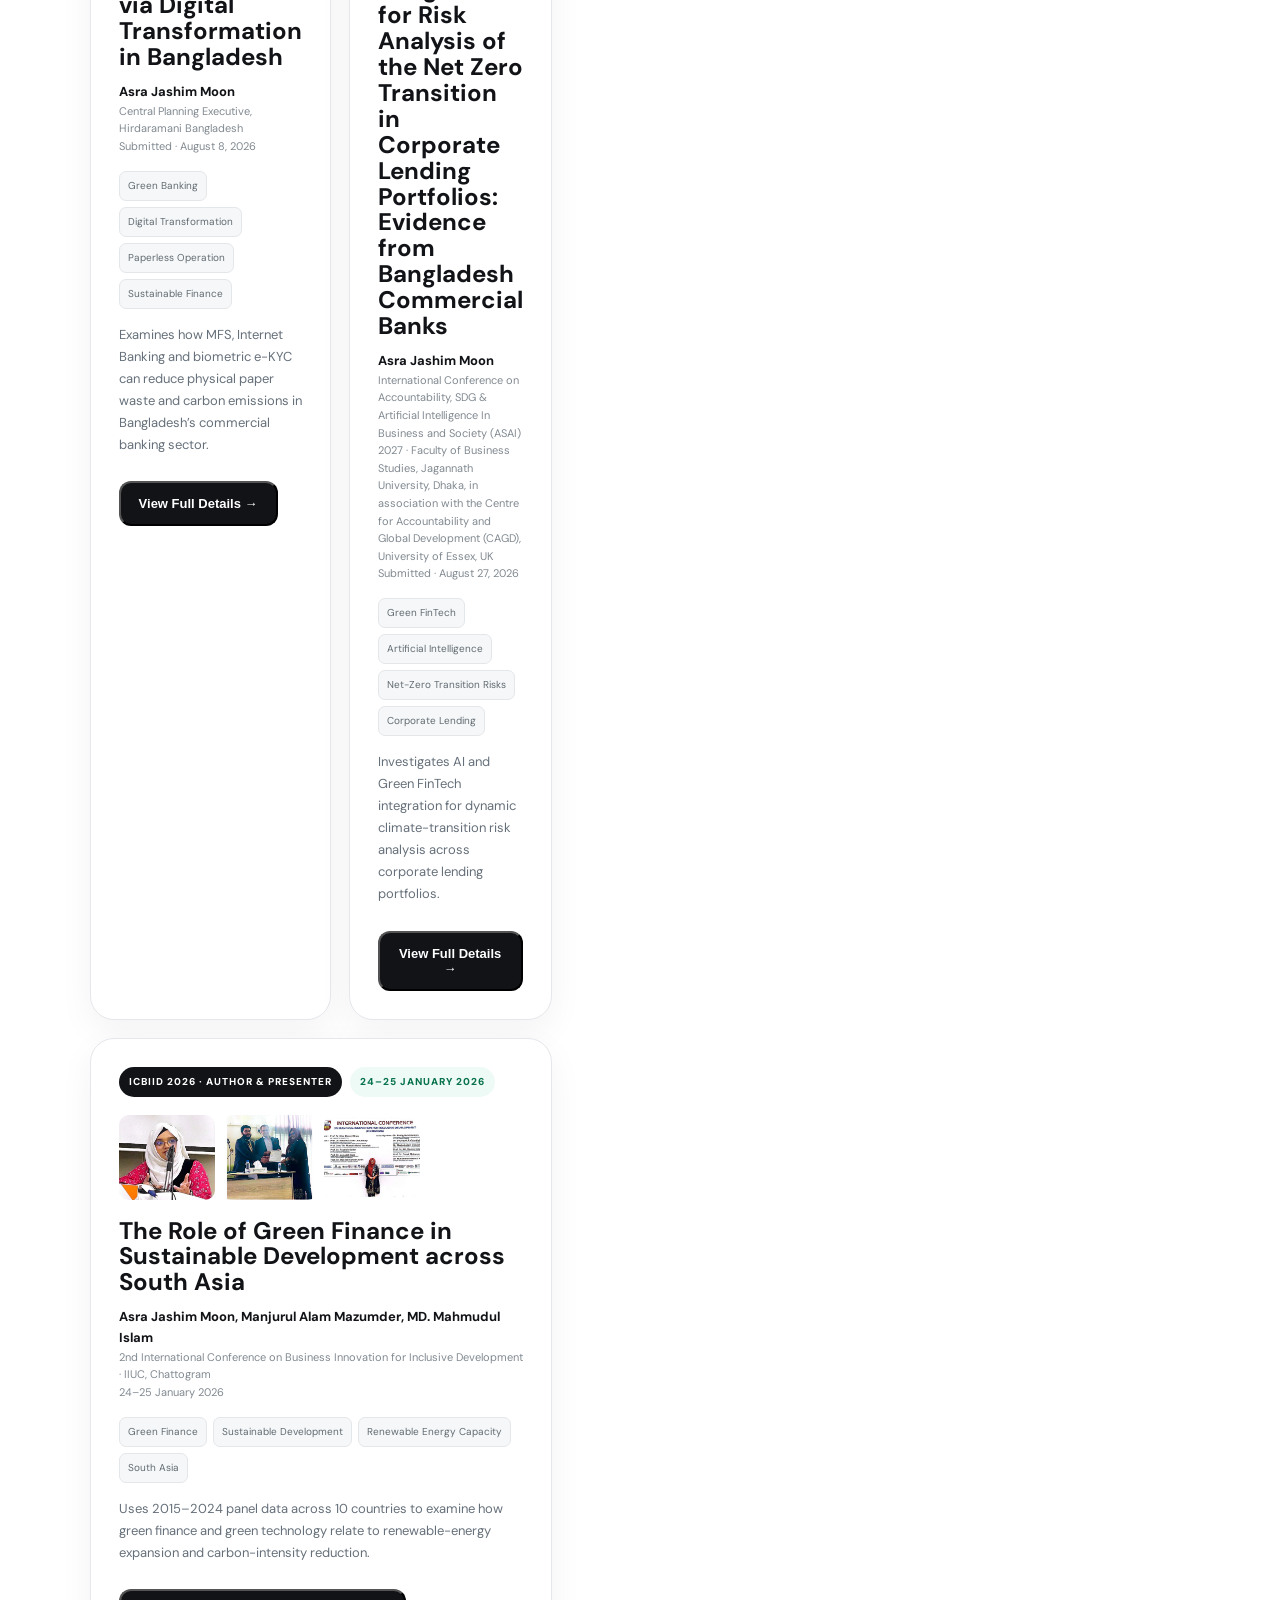
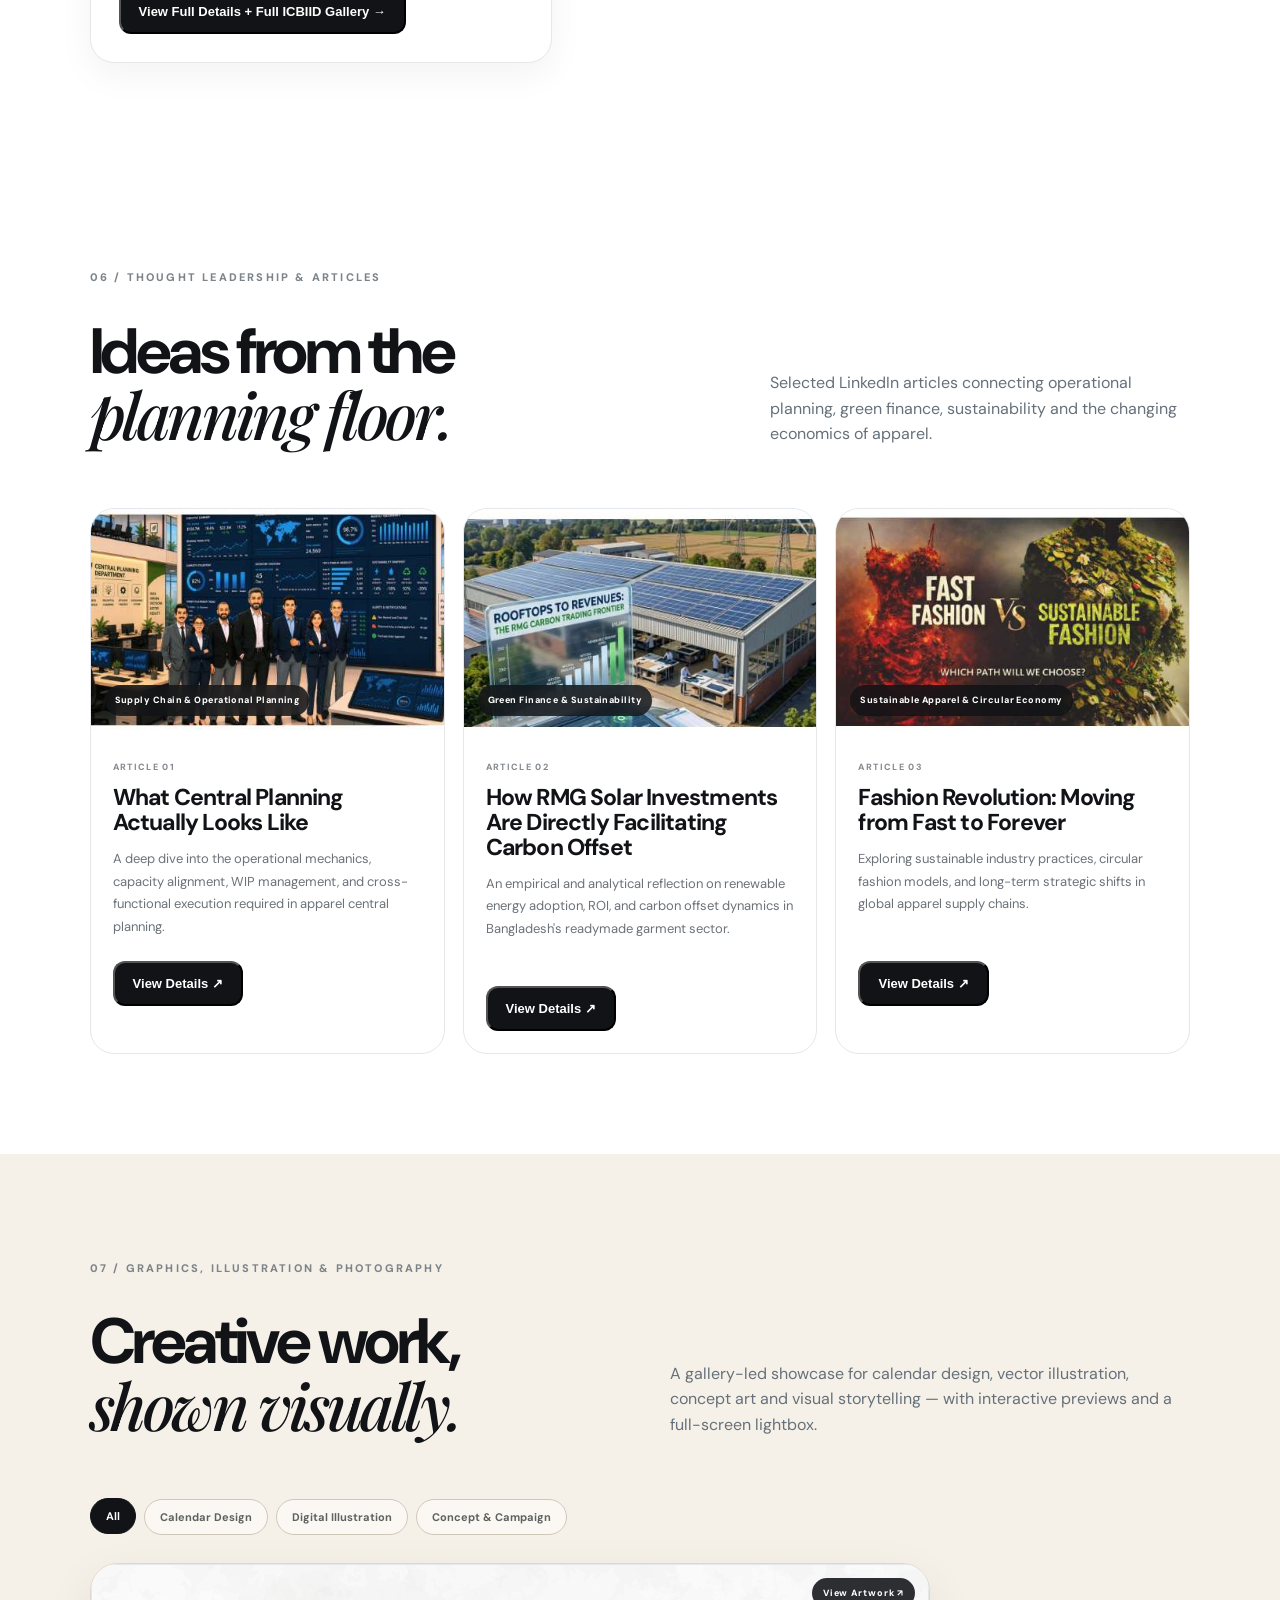
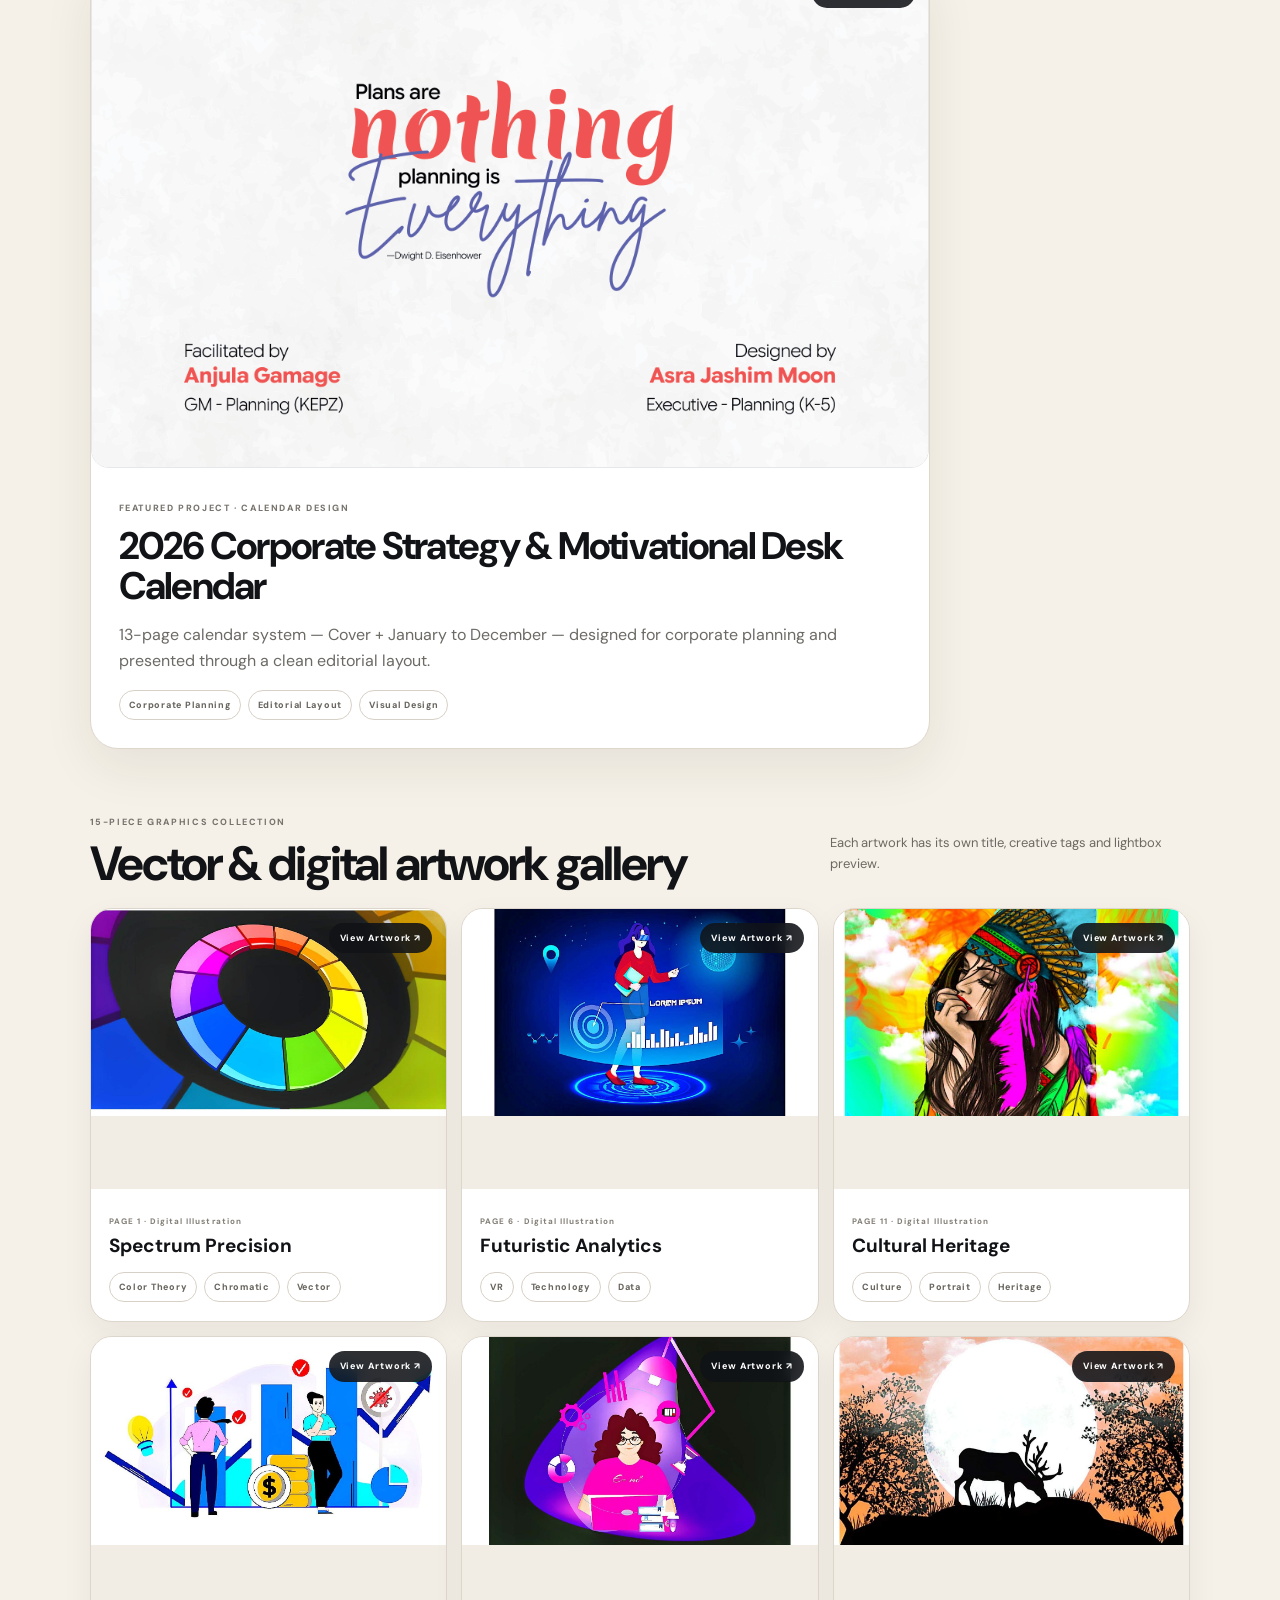
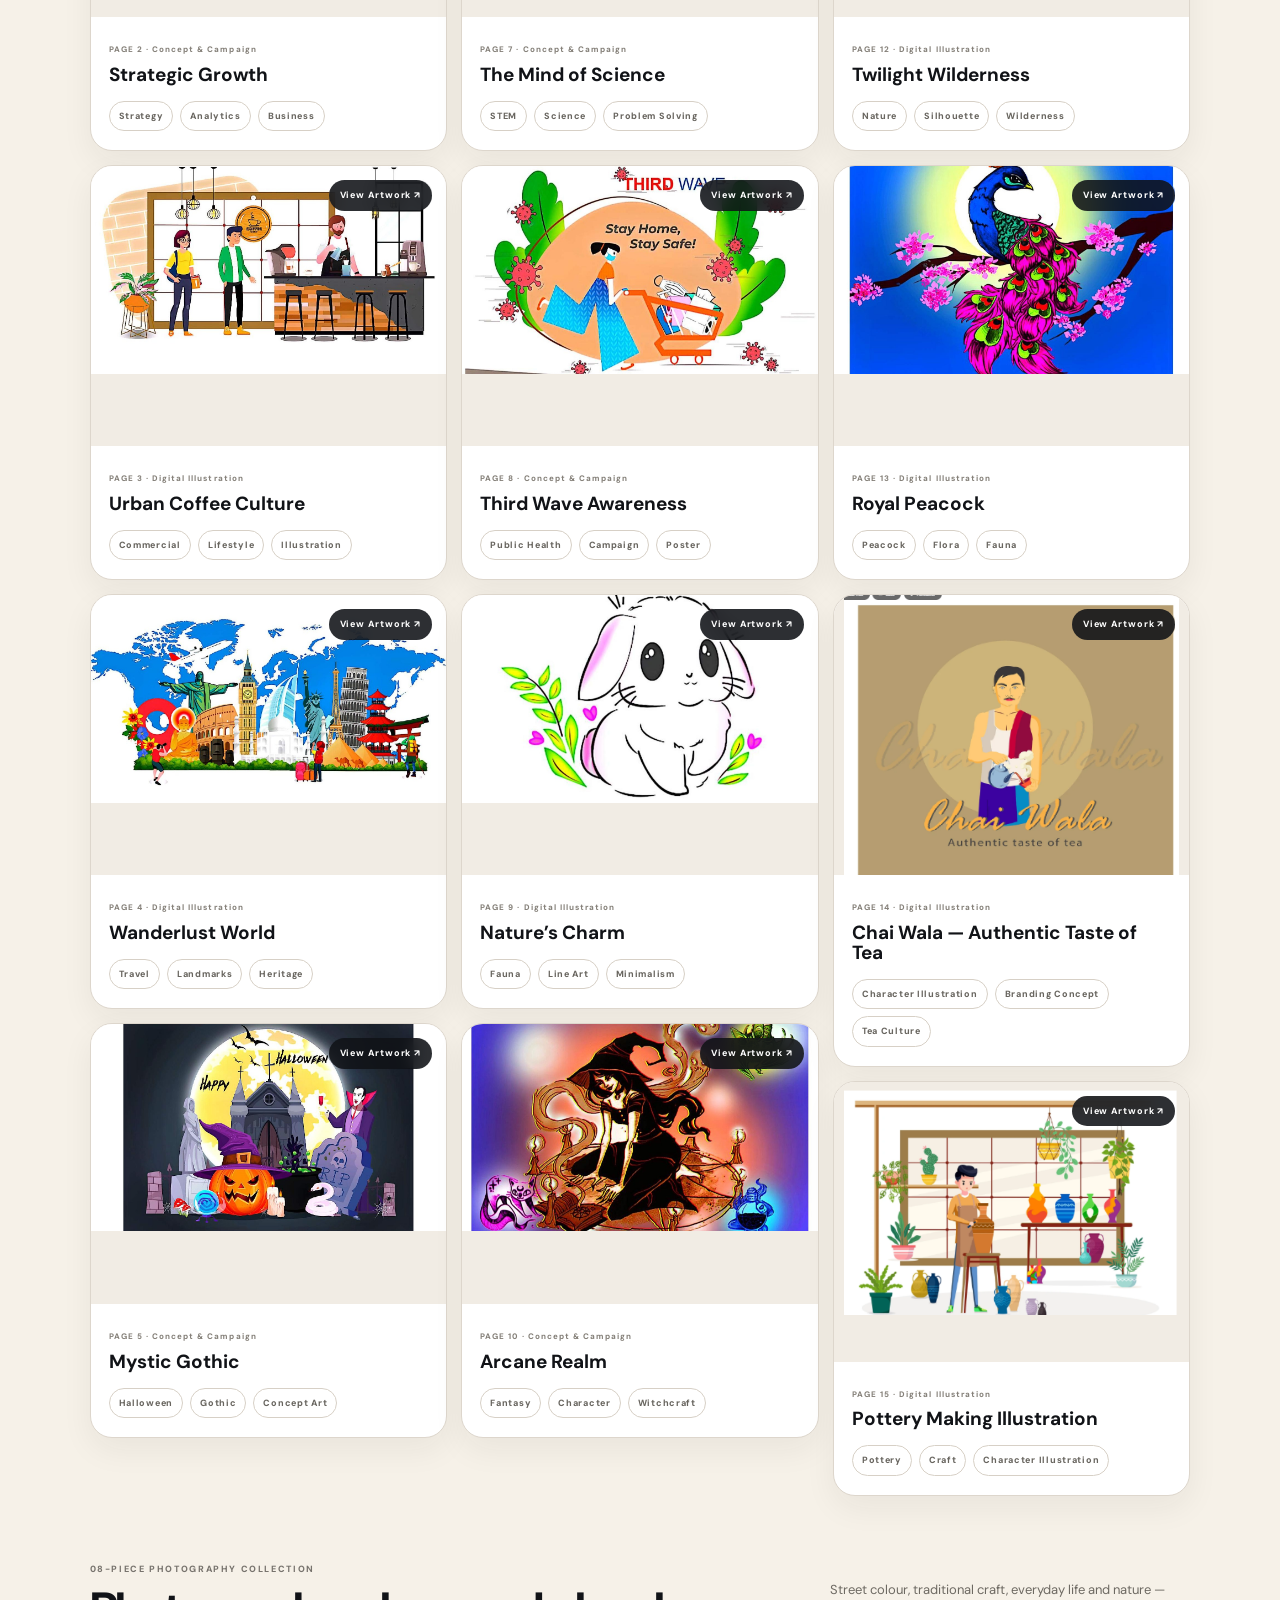
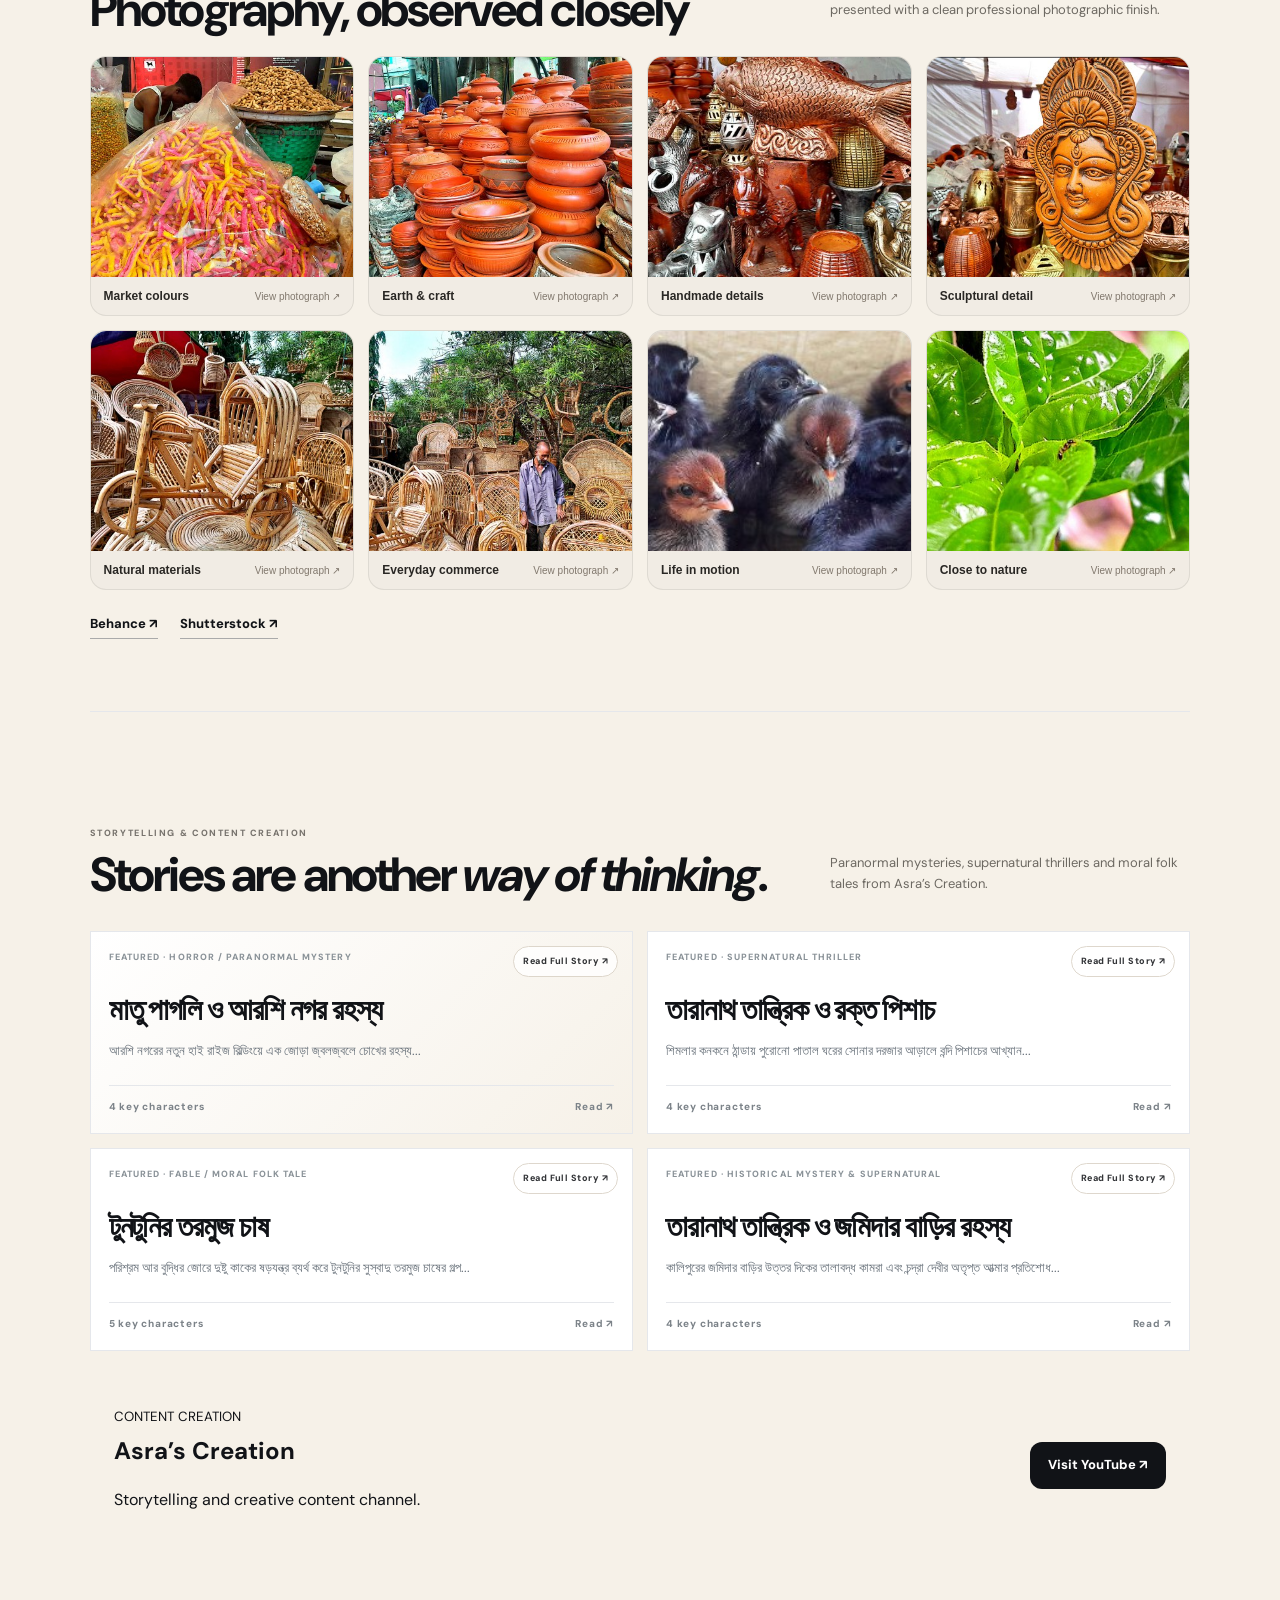
==== commit fb9e20e7: "Update index.html" ====
--- a/index.html
+++ b/index.html
@@ -47,8 +47,48 @@
 <div class="embedded-achievement"><div><span class="evidence-kicker">PLAYING ACHIEVEMENT</span><h3>Kenpark-5 Badminton Tournament 2026</h3><p>Female Version · <b>Champion</b> · Planning Team · Hirdaramani Bangladesh · Final: 15 February 2026 · Prize: BDT 6,000.</p></div><div class="embedded-badgrid"><img loading="lazy" src="assets/badminton1.jpg" alt="Badminton achievement photo"><img loading="lazy" src="assets/badminton2.jpg" alt="Badminton achievement photo"><img loading="lazy" src="assets/badminton4.jpg" alt="Badminton achievement photo"><img loading="lazy" src="assets/badminton3.jpg" alt="Badminton achievement photo"></div></div></section>
 <section id="education" class="section"><small>03 / EDUCATION</small><div class="edu"><article class="edu-card interactive-card" role="button" tabindex="0" aria-haspopup="dialog" onclick="openEducation('bba')" onkeydown="if(event.key==='Enter'||event.key===' ')openEducation('bba')"><span class="click-badge">View Details ↗</span><img loading="lazy" src="assets/bba.jpg" alt="BBA graduation ending-day photo"><small>UNDERGRADUATE</small><h3>Bachelor of Business Administration</h3><b>International Islamic University Chittagong (IIUC)</b><p>Major: Finance &amp; Banking · April 2024 · CGPA 3.52 / 4.00</p><span class="edu-more">View education details ↗</span></article><article class="edu-card interactive-card" role="button" tabindex="0" aria-haspopup="dialog" onclick="openEducation('mba')" onkeydown="if(event.key==='Enter'||event.key===' ')openEducation('mba')"><span class="click-badge">View Details ↗</span><img loading="lazy" src="assets/mba.jpg" alt="MBA graduation ending-day photo"><small>POSTGRADUATE</small><h3>Master of Business Administration</h3><b>International Islamic University Chittagong (IIUC)</b><p>Major: Finance &amp; Banking · December 2025 · CGPA 3.62 / 4.00</p><span class="edu-more">View education details ↗</span></article><article class="cma edu-card interactive-card" role="button" tabindex="0" aria-haspopup="dialog" onclick="openEducation('cma')" onkeydown="if(event.key==='Enter'||event.key===' ')openEducation('cma')"><span class="click-badge">View Details ↗</span><div class="cma-mark"><strong>CMA</strong><span>ICMAB</span></div><small>PROFESSIONAL STUDY</small><h3>ICMA Bangladesh</h3><b>Management Level (IL-2)</b><p>Started December 2023 · 700 Marks</p><span class="edu-more">View education details ↗</span></article></div></section>
 <section id="awards" class="section cream"><small>04 / PROFESSIONAL AWARD</small><article class="award award-interactive" role="button" tabindex="0" aria-haspopup="dialog" onclick="openAward()" onkeydown="if(event.key==='Enter'||event.key===' '){event.preventDefault();openAward()}"><div class="awardimgs"><img loading="lazy" src="assets/agile-award.jpg" alt="AGILE-1 Superior Performer award ceremony"><img loading="lazy" src="assets/agile-cert.jpg" alt="AGILE-1 Superior Performer official certificate"></div><div><small>HIRDARAMANI BANGLADESH · BATCH 9 · NOV 2025</small><h2>AGILE-1<br><i>Superior Performer.</i></h2><p class="lead">Advanced Guide to Integrated Learning Enhancement — Level 1</p><p class="muted">Successfully completed the training with an <b>88% score</b> as a <b>Superior Performer</b>.</p><div class="pills"><span>88% SCORE</span><span>SUPERIOR PERFORMER</span><span>PROFESSIONAL DEVELOPMENT</span></div></div></article></section>
-<section id="research" class="section"><small>05 / RESEARCH & PUBLICATIONS</small><div class="head"><h2>Research, <br><i>with evidence.</i></h2><p>Selected papers spanning green banking, digital transformation, AI, Green FinTech, sustainable finance and transition risk.</p></div>
-
+<section id="research" class="section">
+    <small>05 / RESEARCH & PUBLICATIONS</small>
+    <div class="head">
+        <h2>Research, <br><i>with evidence.</i></h2>
+        <p>Selected papers spanning green banking, digital transformation, AI, Green FinTech, sustainable finance and transition risk.</p>
+    </div>
+
+    <!-- Research Interests Sub-section -->
+    <div class="research-interests-wrapper" style="margin-bottom: 40px; margin-top: 20px;">
+        <h3 style="font-size: 1.25rem; font-weight: 600; color: #111827; margin-bottom: 20px;">Research Interests</h3>
+        
+        <div class="research-interests-grid" style="display: grid; grid-template-columns: repeat(auto-fit, minmax(240px, 1fr)); gap: 20px;">
+            
+            <!-- Card 1: Green Finance -->
+            <div style="background: #ffffff; padding: 24px; border-radius: 12px; border: 1px solid #f3f4f6; box-shadow: 0 2px 4px rgba(0,0,0,0.02);">
+                <div style="width: 40px; height: 40px; background: #ecfdf5; border-radius: 8px; display: flex; align-items: center; justify-content: center; margin-bottom: 14px;">
+                    <svg width="22" height="22" viewBox="0 0 24 24" fill="none" stroke="#059669" stroke-width="2" stroke-linecap="round" stroke-linejoin="round"><path d="M7 20h10"/><path d="M10 20c5.5-2.5.8-6.4 3-10"/><path d="M9.5 9.4c1.1.3 1.8-1 2.2-2.1C12.3 6 13 4 15 4c2 0 3 2 3 3 0 2-2 3-3 4"/><path d="M5 12c2 0 3-1 4-3"/></svg>
+                </div>
+                <h4 style="font-size: 1.05rem; font-weight: 600; color: #111827; margin-bottom: 8px;">Green Finance & Sustainable Banking</h4>
+                <p style="font-size: 0.88rem; color: #4b5563; line-height: 1.5;">Conducting worldwide academic and professional research on paperless green banking, environmental risk integration, and sustainable financial models.</p>
+            </div>
+
+            <!-- Card 2: Renewable Energy -->
+            <div style="background: #ffffff; padding: 24px; border-radius: 12px; border: 1px solid #f3f4f6; box-shadow: 0 2px 4px rgba(0,0,0,0.02);">
+                <div style="width: 40px; height: 40px; background: #fffbeb; border-radius: 8px; display: flex; align-items: center; justify-content: center; margin-bottom: 14px;">
+                    <svg width="22" height="22" viewBox="0 0 24 24" fill="none" stroke="#d97706" stroke-width="2" stroke-linecap="round" stroke-linejoin="round"><polygon points="13 2 3 14 12 14 11 22 21 10 12 10 13 2"/></svg>
+                </div>
+                <h4 style="font-size: 1.05rem; font-weight: 600; color: #111827; margin-bottom: 8px;">Renewable Energy Financing</h4>
+                <p style="font-size: 0.88rem; color: #4b5563; line-height: 1.5;">Analyzing capital allocation, investment frameworks, and transition risks for renewable energy projects and corporate green lending initiatives globally.</p>
+            </div>
+
+            <!-- Card 3: FinTech -->
+            <div style="background: #ffffff; padding: 24px; border-radius: 12px; border: 1px solid #f3f4f6; box-shadow: 0 2px 4px rgba(0,0,0,0.02);">
+                <div style="width: 40px; height: 40px; background: #eff6ff; border-radius: 8px; display: flex; align-items: center; justify-content: center; margin-bottom: 14px;">
+                    <svg width="22" height="22" viewBox="0 0 24 24" fill="none" stroke="#2563eb" stroke-width="2" stroke-linecap="round" stroke-linejoin="round"><polyline points="16 18 22 12 16 6"/><polyline points="8 6 2 12 8 18"/></svg>
+                </div>
+                <h4 style="font-size: 1.05rem; font-weight: 600; color: #111827; margin-bottom: 8px;">Financial Technology (Green FinTech)</h4>
+                <p style="font-size: 0.88rem; color: #4b5563; line-height: 1.5;">Integrating modern financial technology solutions, data analytics, and digital transformation to evaluate and mitigate net-zero corporate lending transition risks.</p>
+            </div>
+
+        </div>
+    </div>
     <div class="research-interests-wrapper" style="margin-bottom: 40px;">
         <h3 style="font-size: 1.25rem; font-weight: 600; color: #111827; margin-bottom: 20px;">Research Interests</h3>
         
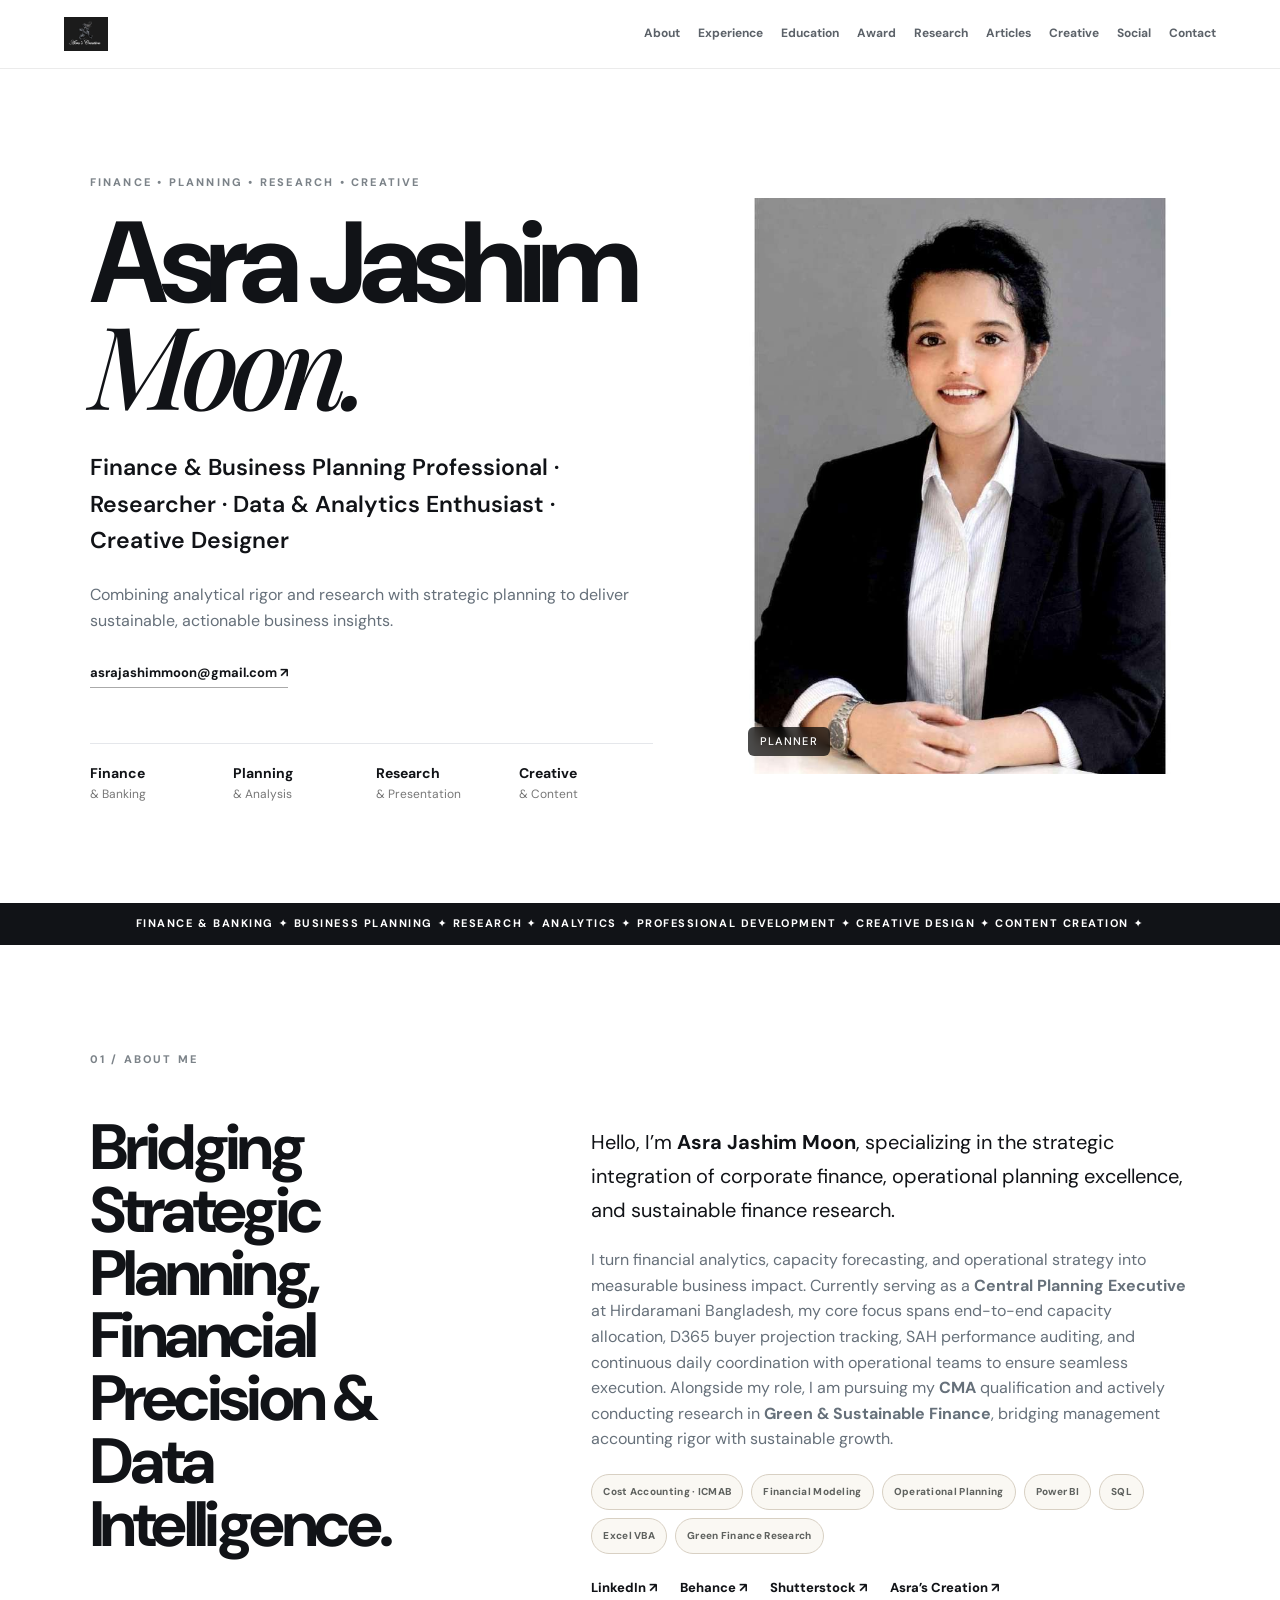
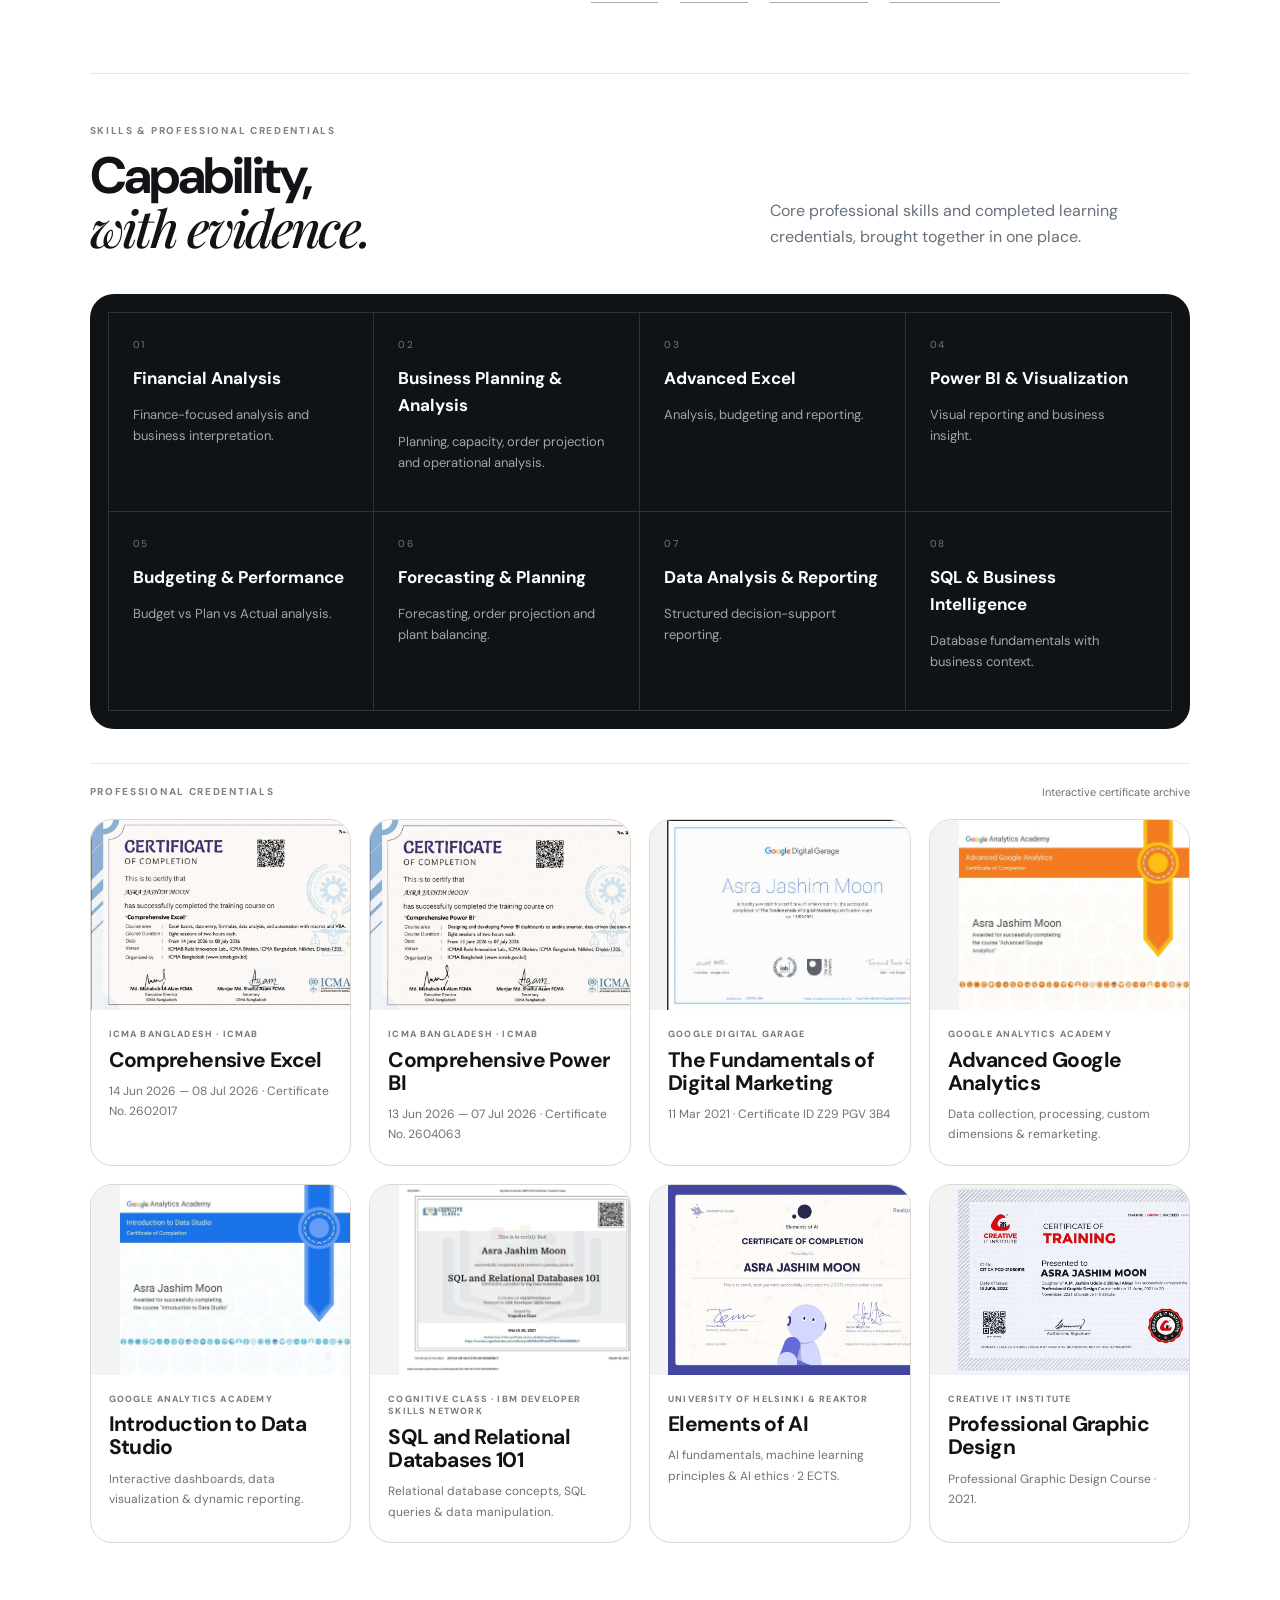
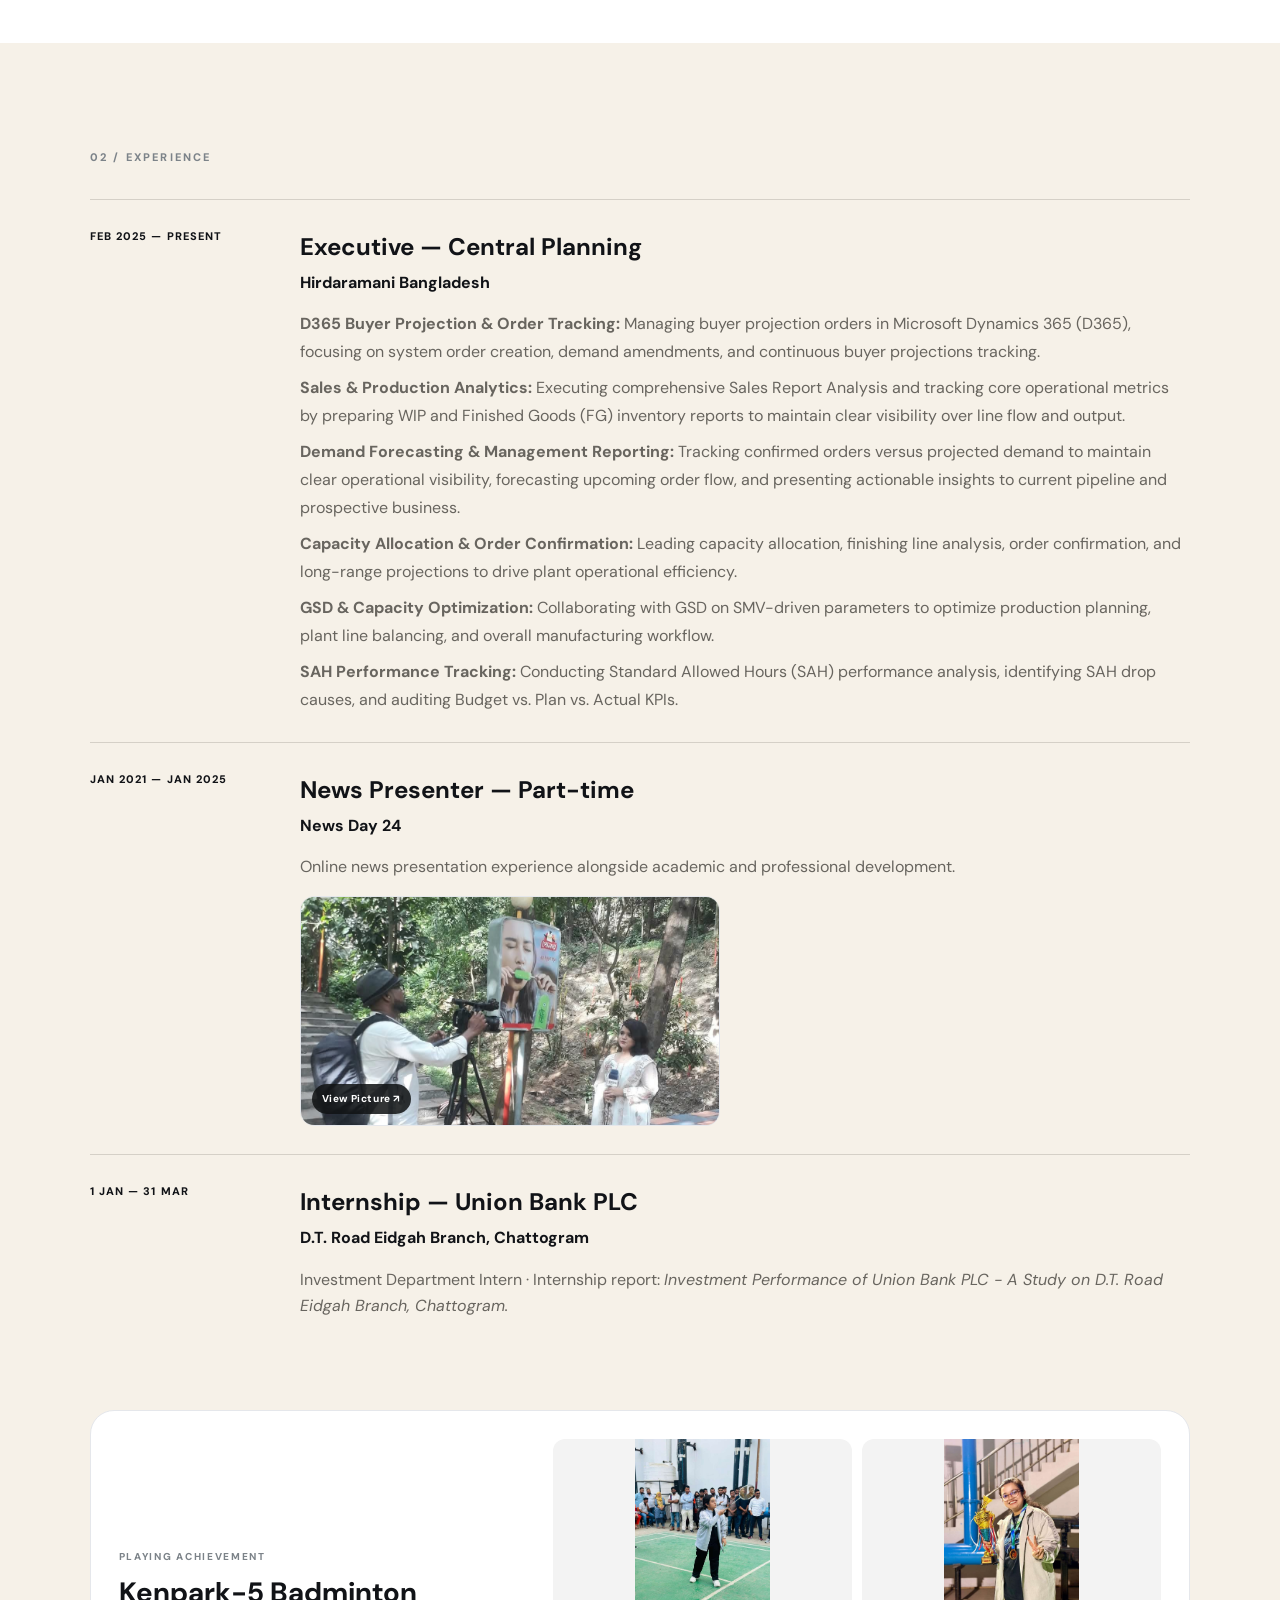
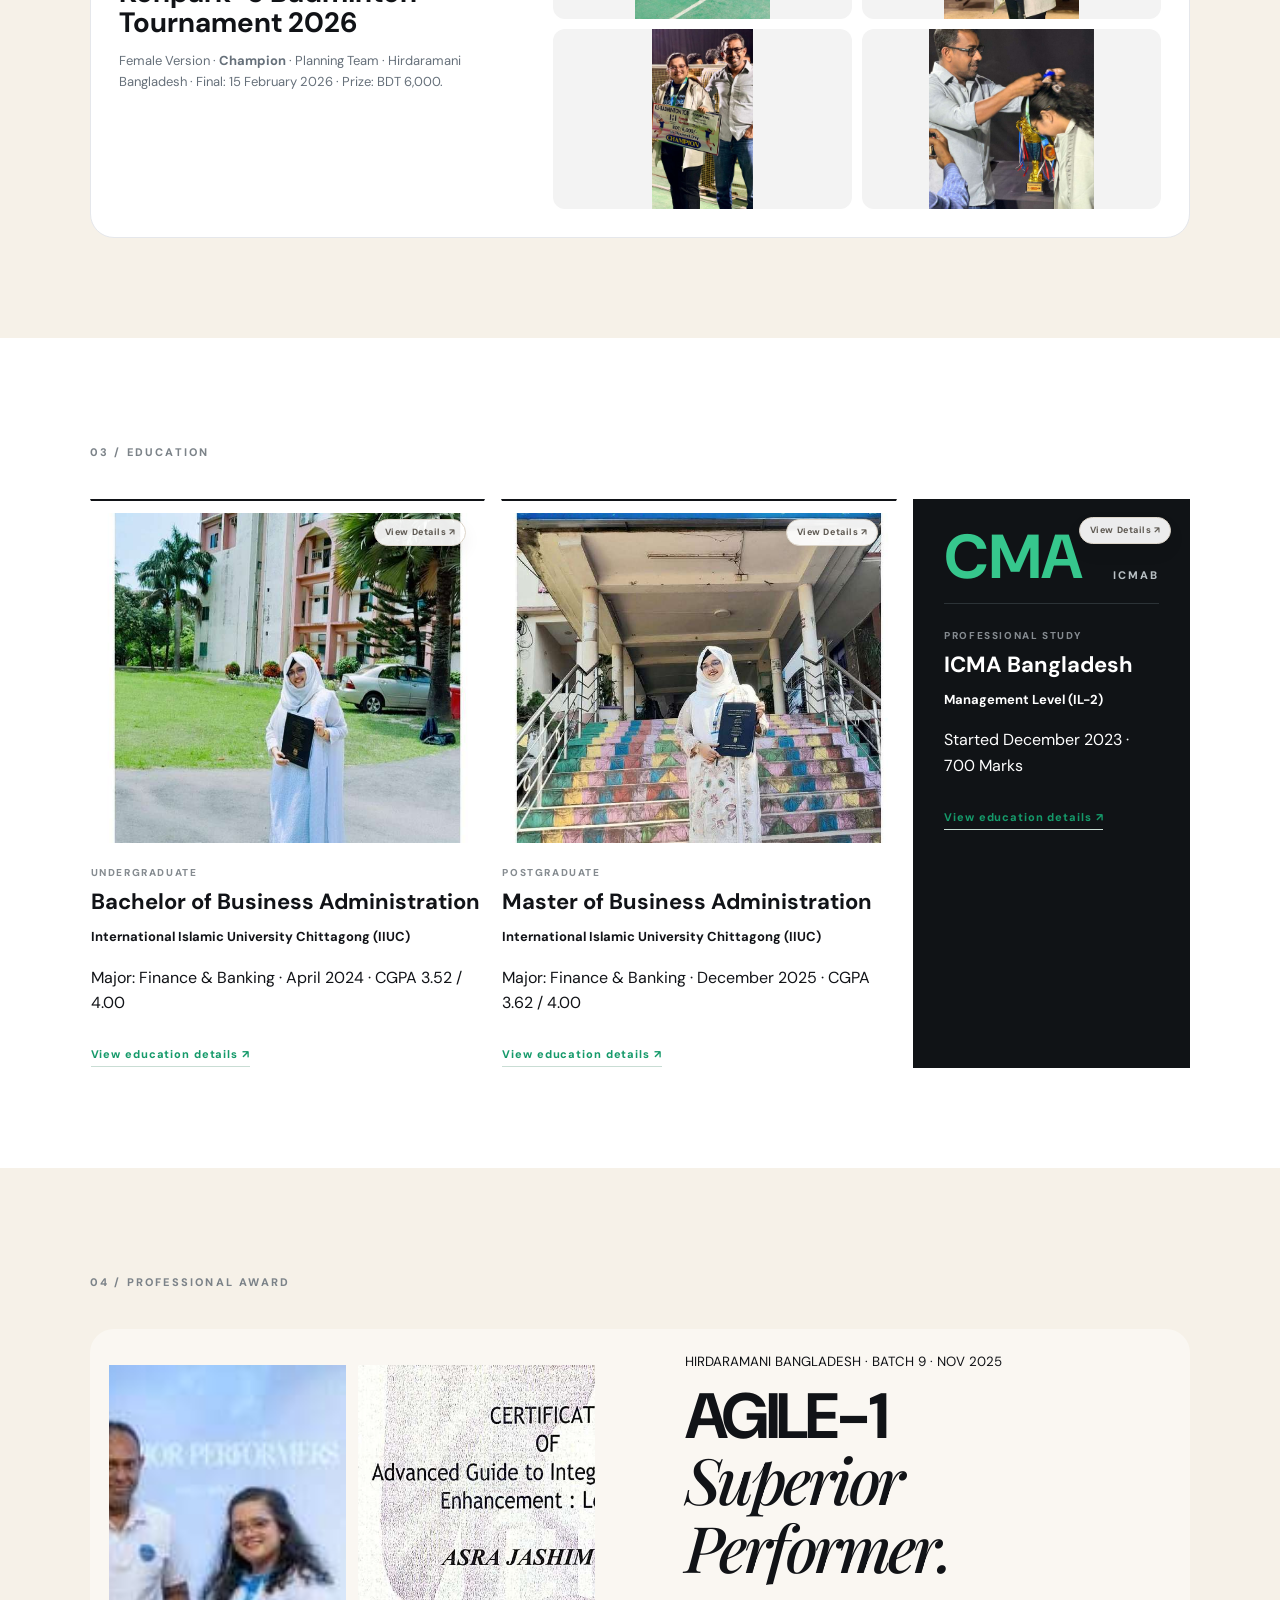
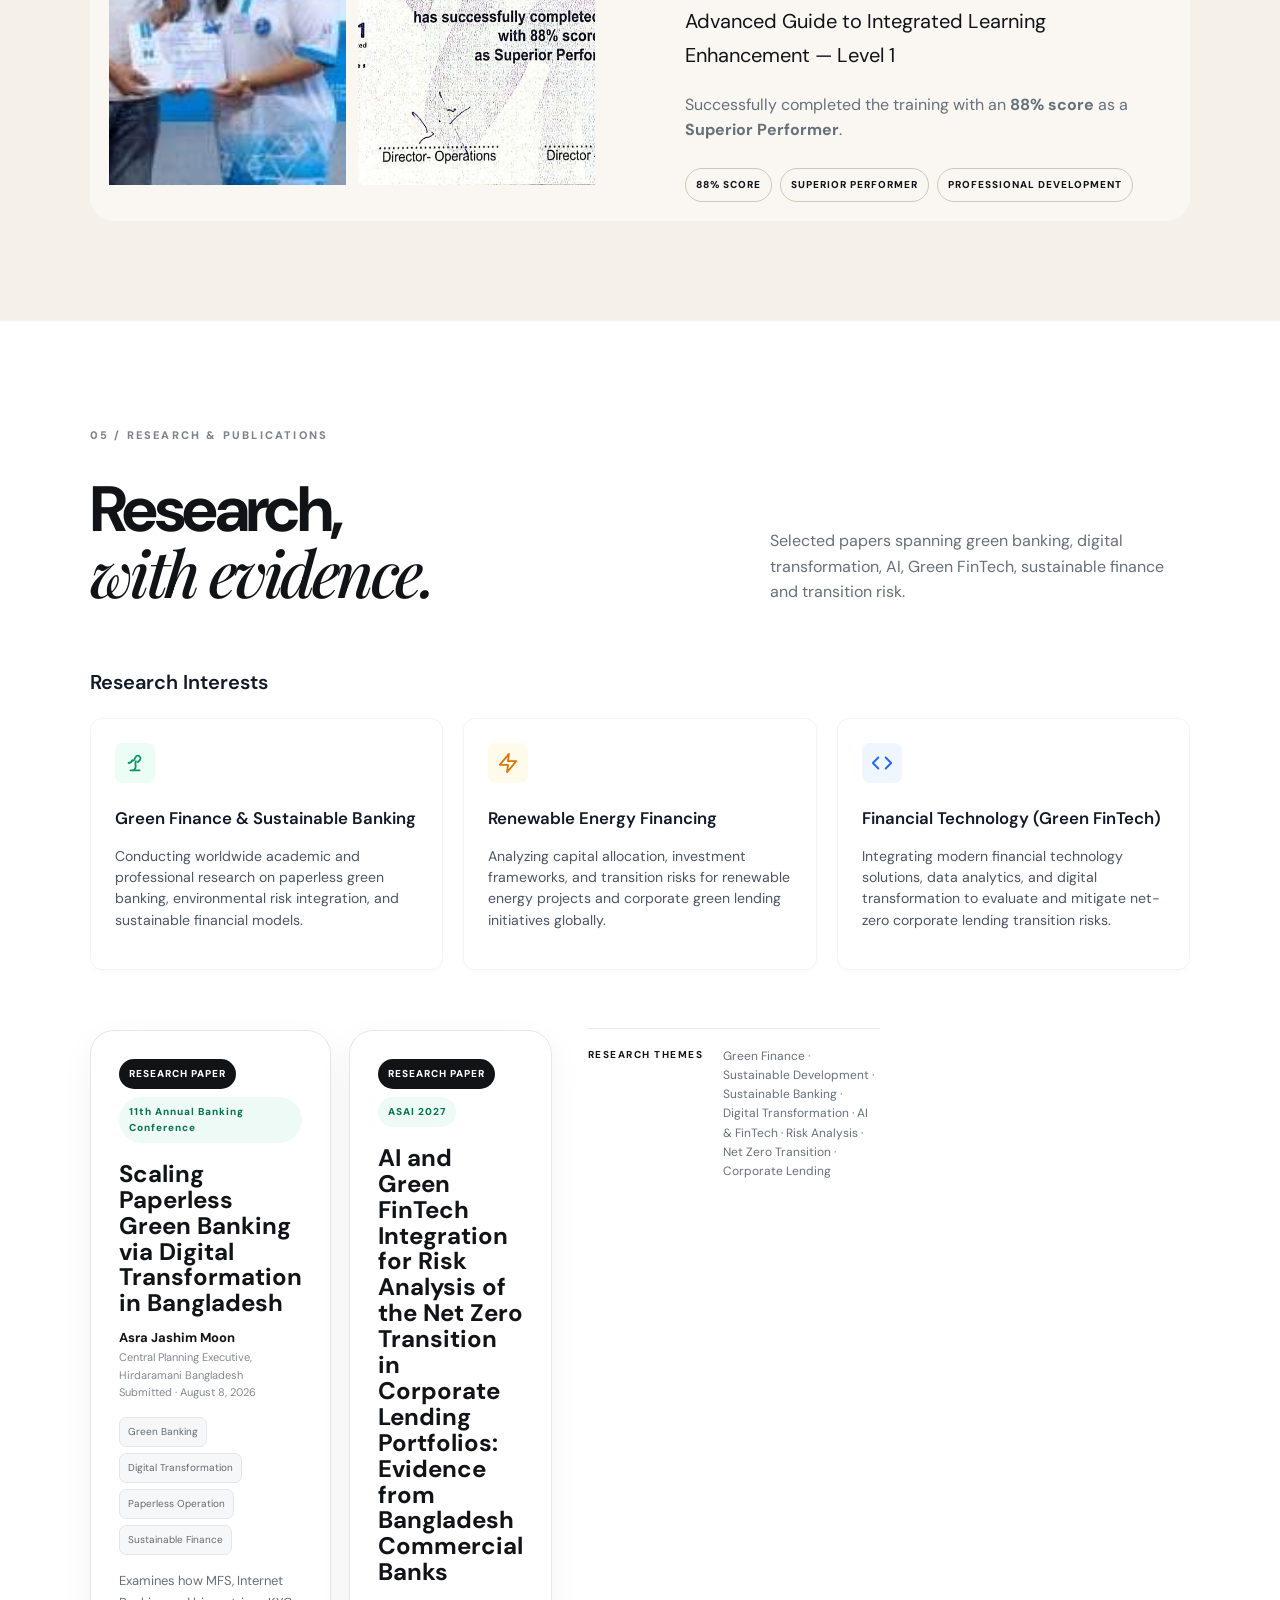
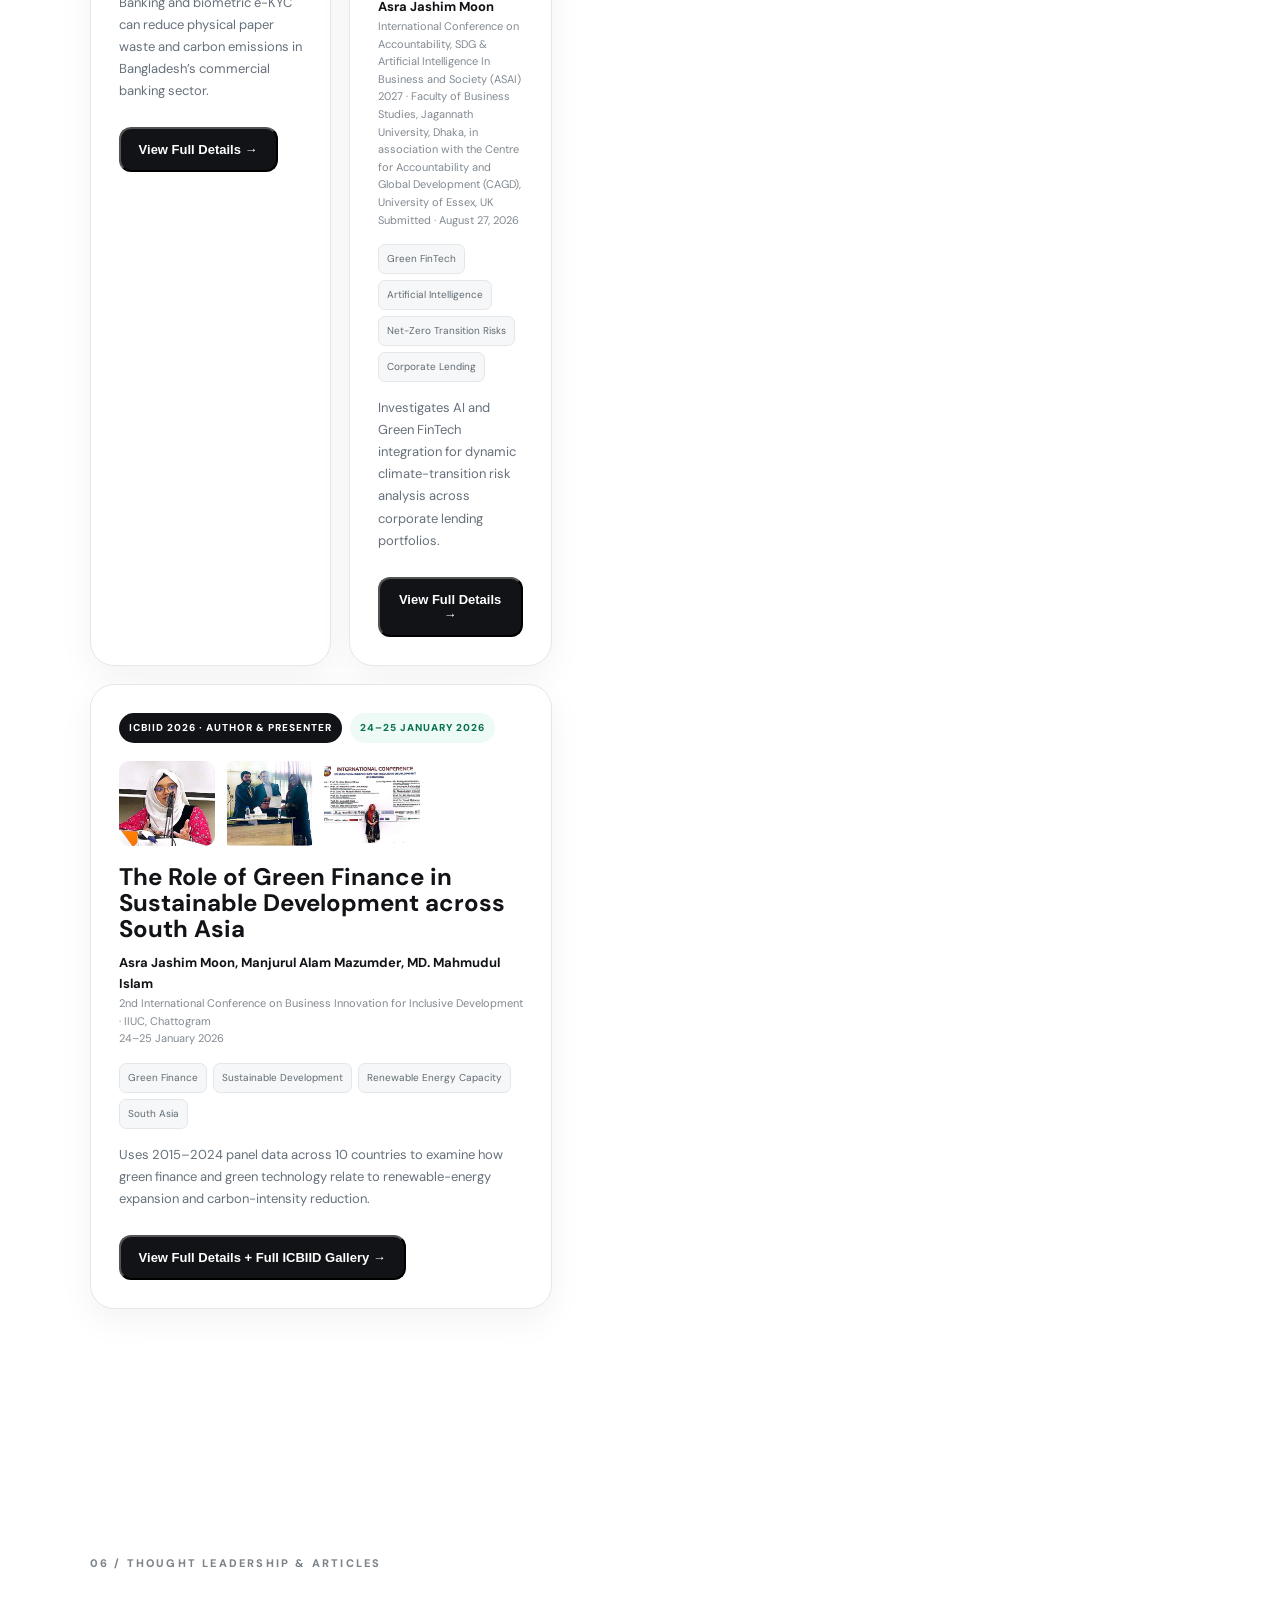
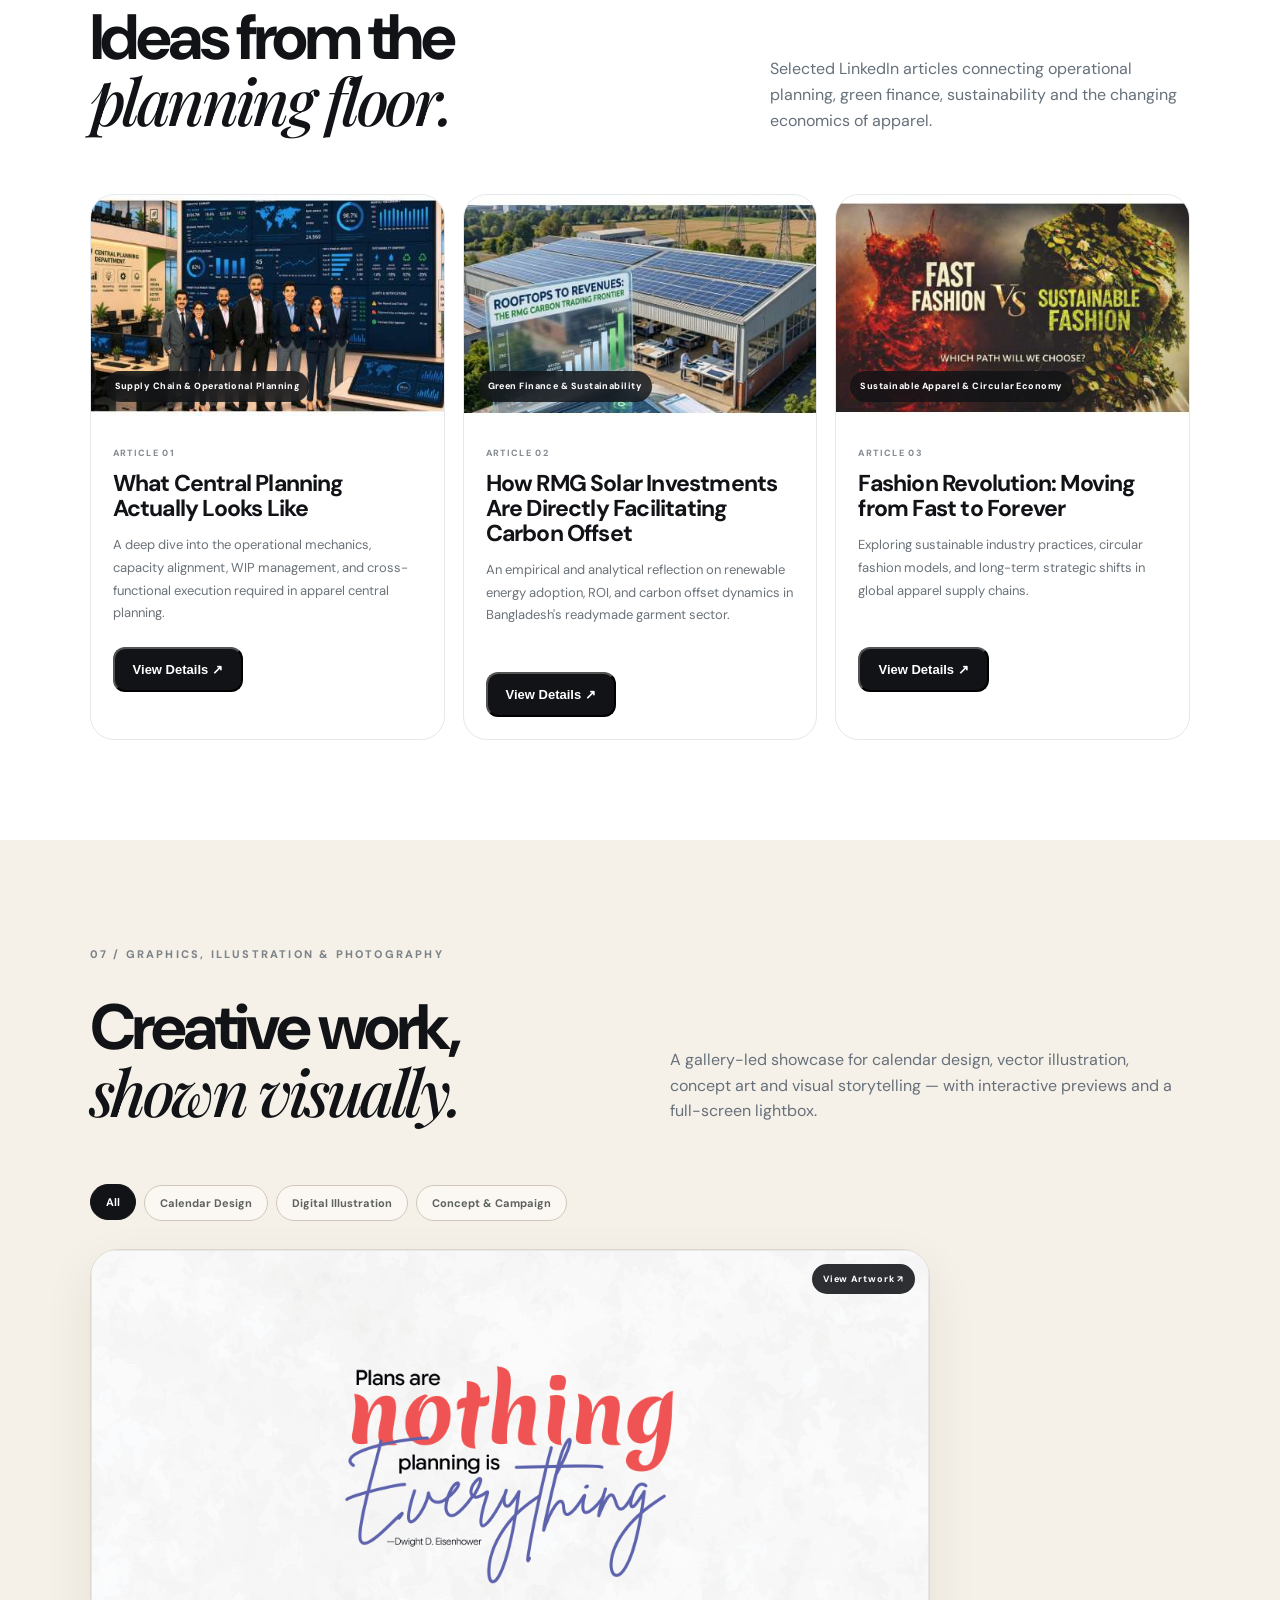
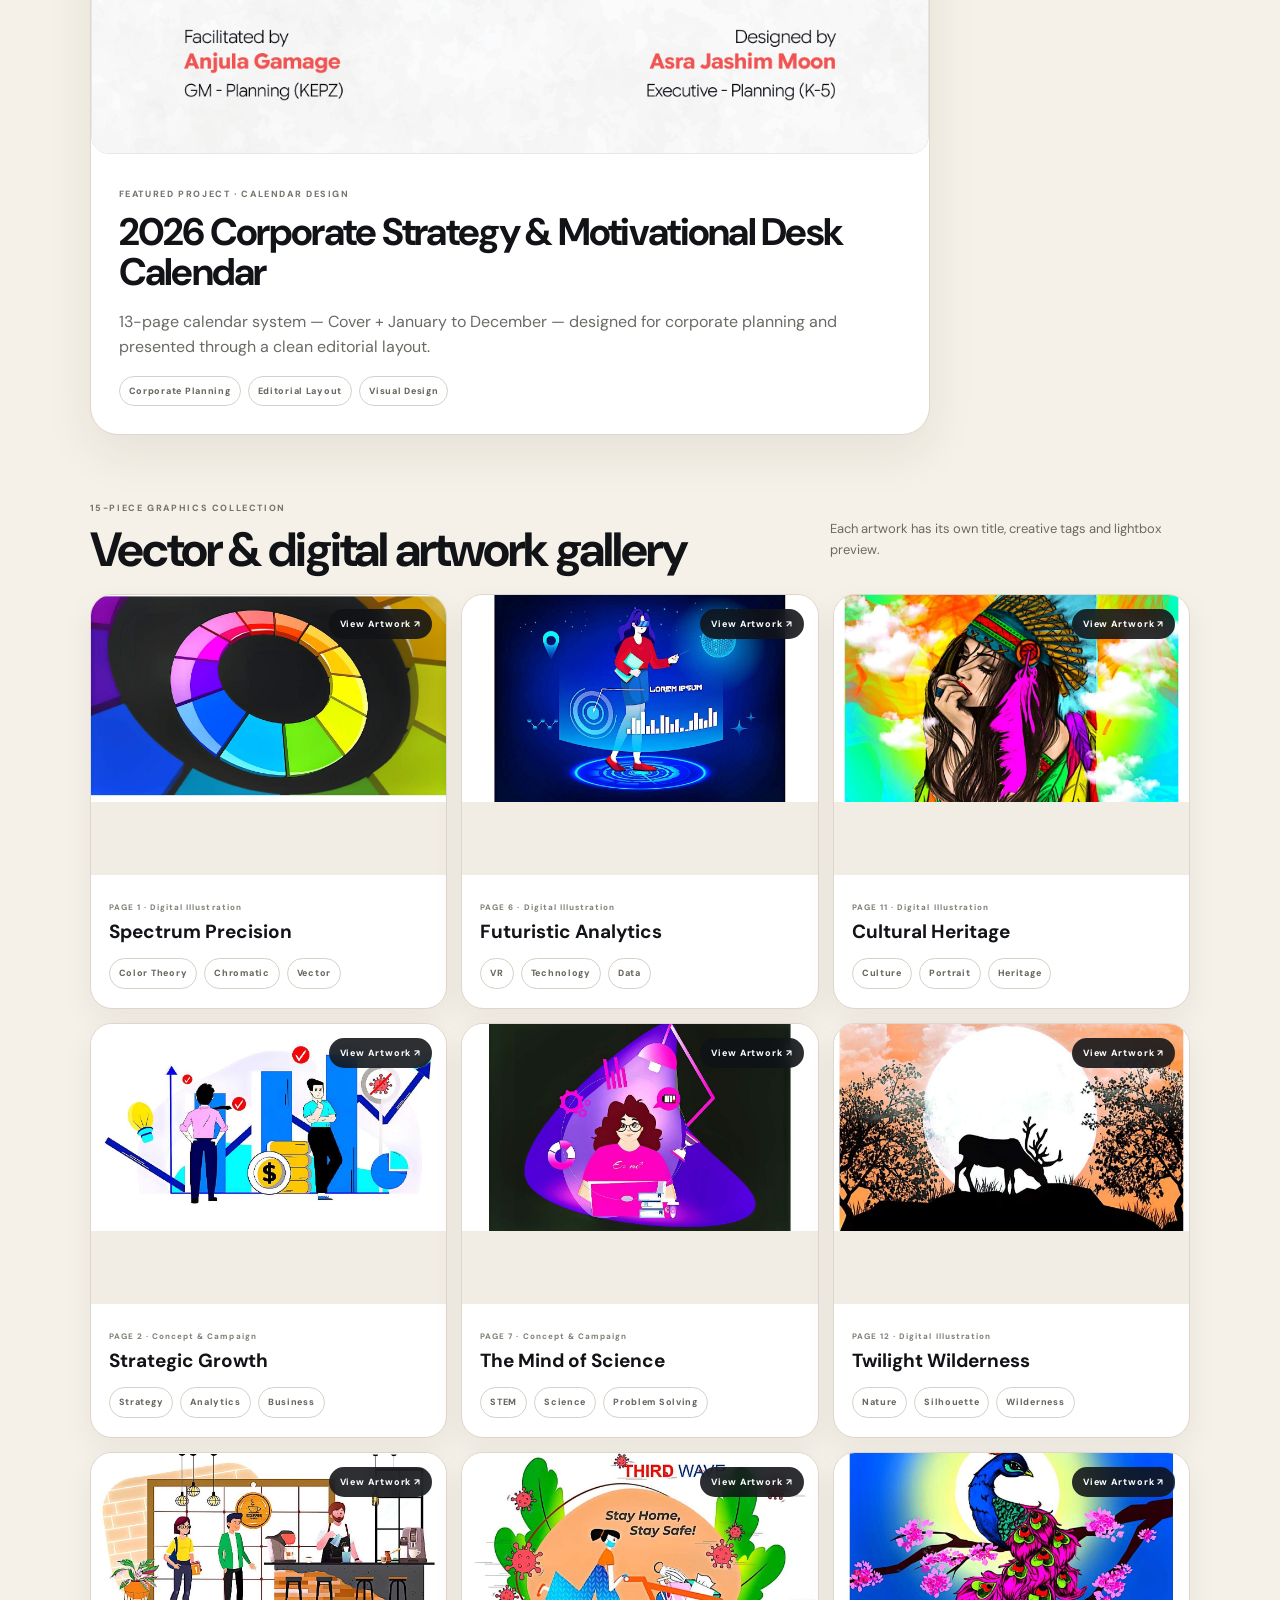
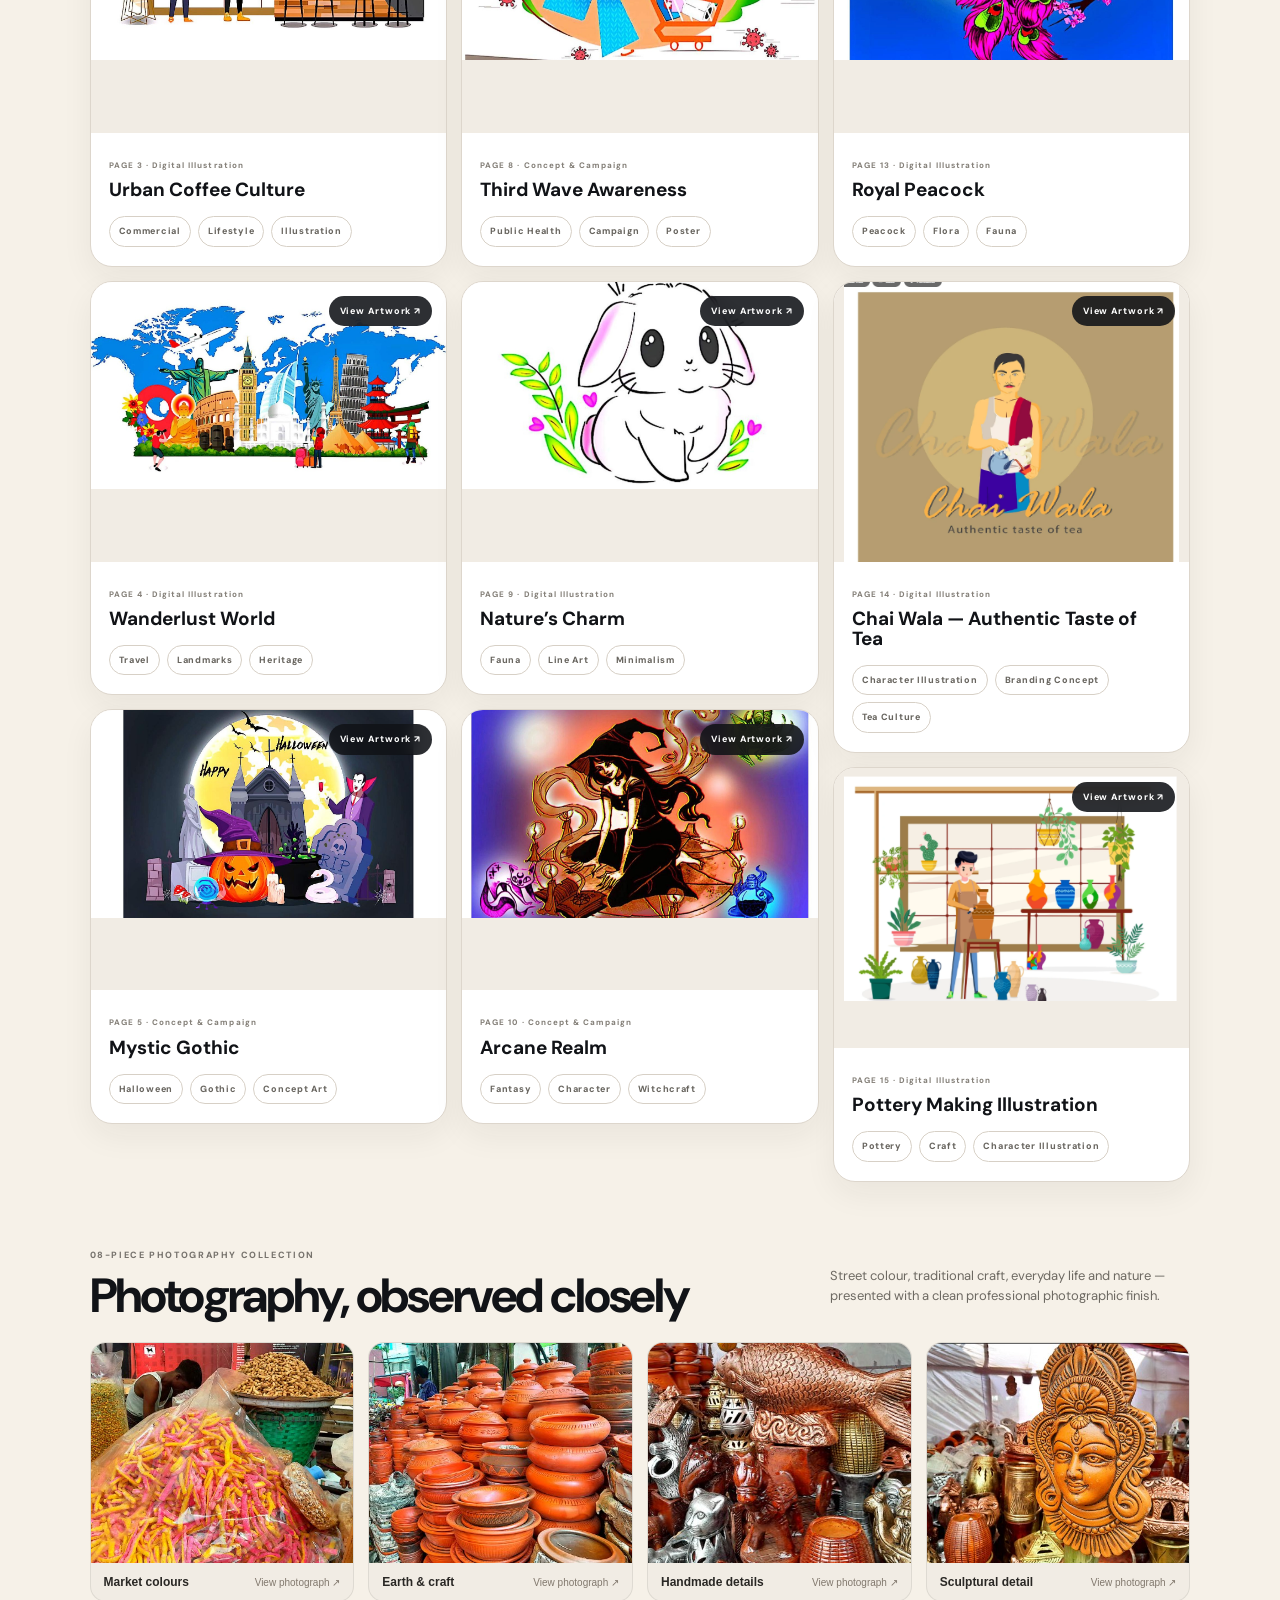
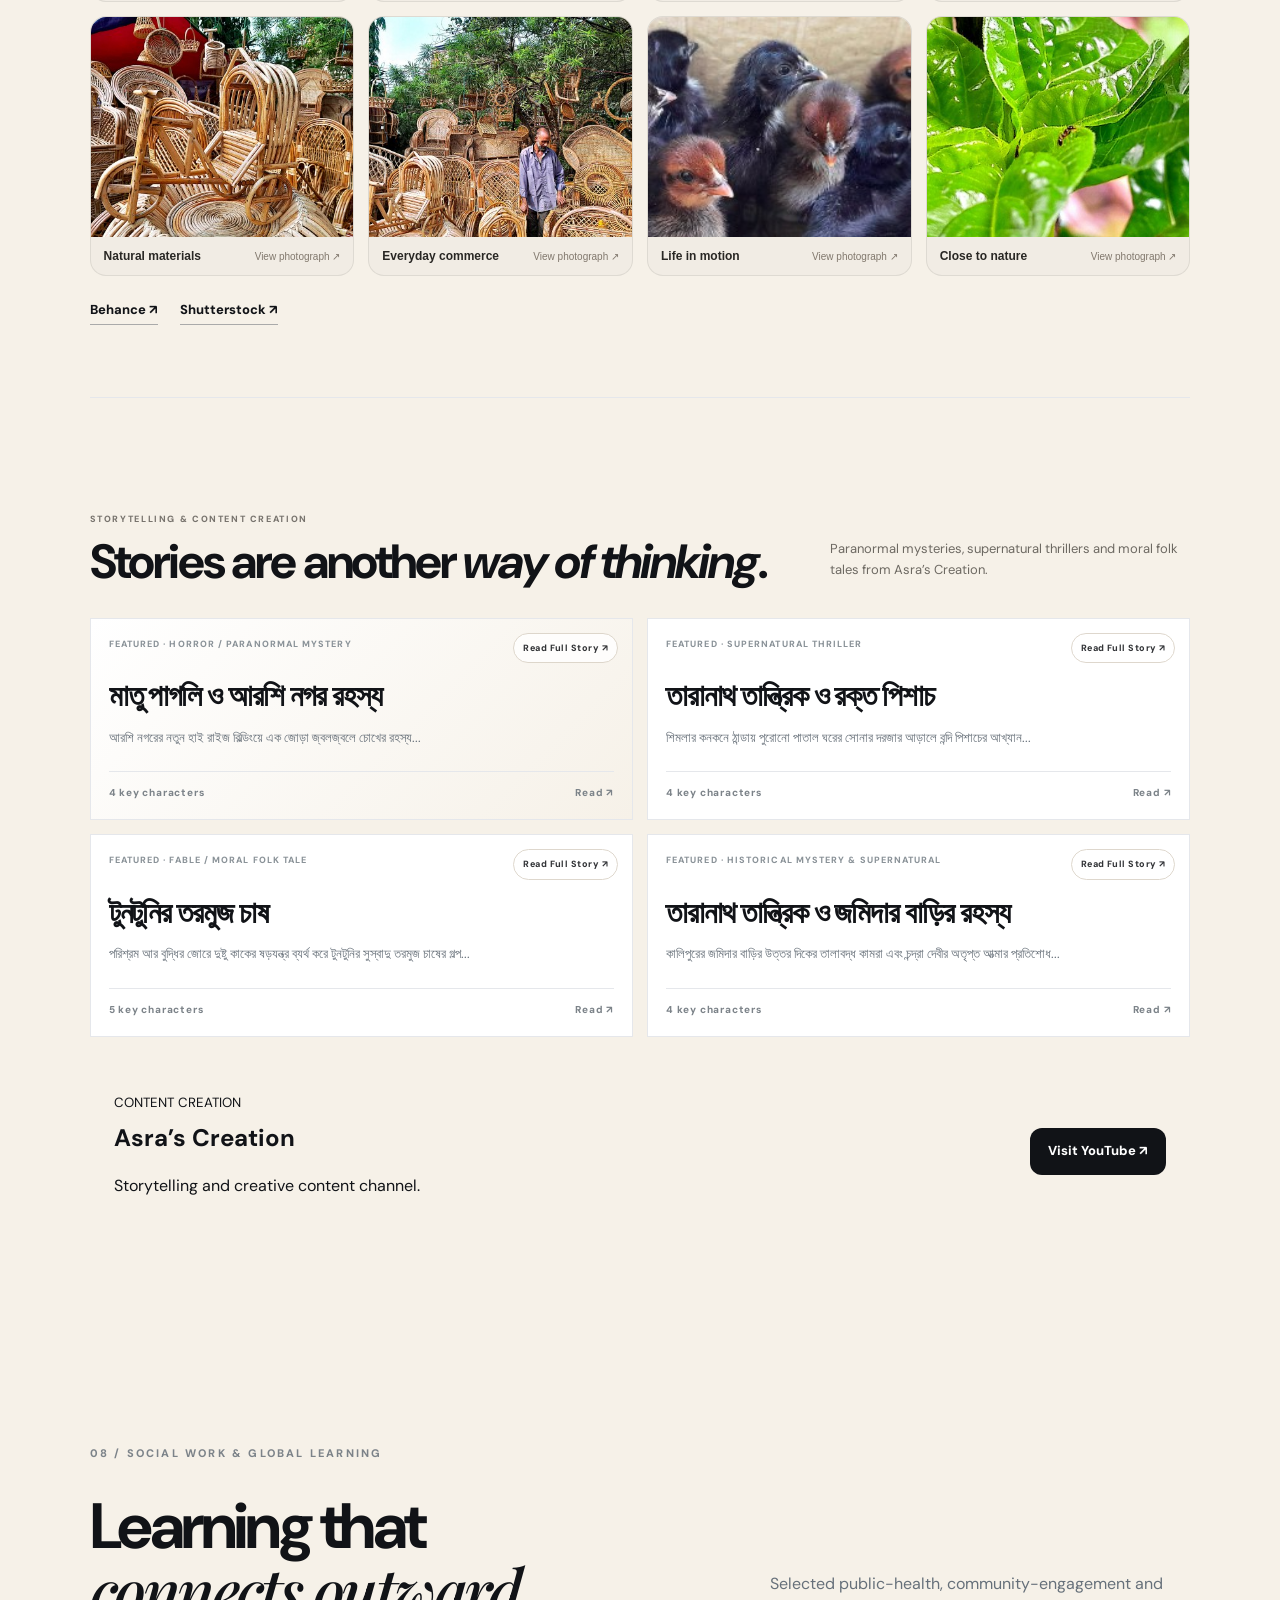
==== commit 7db0130a: "Remove research interests section from index.html Removed research interests section including multi" ====
--- a/index.html
+++ b/index.html
@@ -88,41 +88,6 @@
             </div>
 
         </div>
-    </div>
-    <div class="research-interests-wrapper" style="margin-bottom: 40px;">
-        <h3 style="font-size: 1.25rem; font-weight: 600; color: #111827; margin-bottom: 20px;">Research Interests</h3>
-        
-        <div class="research-interests-grid" style="display: grid; grid-template-columns: repeat(auto-fit, minmax(240px, 1fr)); gap: 20px;">
-            
-            <!-- Card 1: Green Finance -->
-            <div style="background: #ffffff; padding: 24px; border-radius: 12px; border: 1px solid #f3f4f6; box-shadow: 0 2px 4px rgba(0,0,0,0.02);">
-                <div style="width: 40px; height: 40px; background: #ecfdf5; border-radius: 8px; display: flex; align-items: center; justify-content: center; margin-bottom: 14px;">
-                    <svg width="22" height="22" viewBox="0 0 24 24" fill="none" stroke="#059669" stroke-width="2" stroke-linecap="round" stroke-linejoin="round"><path d="M7 20h10"/><path d="M10 20c5.5-2.5.8-6.4 3-10"/><path d="M9.5 9.4c1.1.3 1.8-1 2.2-2.1C12.3 6 13 4 15 4c2 0 3 2 3 3 0 2-2 3-3 4"/><path d="M5 12c2 0 3-1 4-3"/></svg>
-                </div>
-                <h4 style="font-size: 1.05rem; font-weight: 600; color: #111827; margin-bottom: 8px;">Green Finance & Sustainable Banking</h4>
-                <p style="font-size: 0.88rem; color: #4b5563; line-height: 1.5;">Conducting worldwide academic and professional research on paperless green banking, environmental risk integration, and sustainable financial models.</p>
-            </div>
-
-            <!-- Card 2: Renewable Energy -->
-            <div style="background: #ffffff; padding: 24px; border-radius: 12px; border: 1px solid #f3f4f6; box-shadow: 0 2px 4px rgba(0,0,0,0.02);">
-                <div style="width: 40px; height: 40px; background: #fffbeb; border-radius: 8px; display: flex; align-items: center; justify-content: center; margin-bottom: 14px;">
-                    <svg width="22" height="22" viewBox="0 0 24 24" fill="none" stroke="#d97706" stroke-width="2" stroke-linecap="round" stroke-linejoin="round"><polygon points="13 2 3 14 12 14 11 22 21 10 12 10 13 2"/></svg>
-                </div>
-                <h4 style="font-size: 1.05rem; font-weight: 600; color: #111827; margin-bottom: 8px;">Renewable Energy Financing</h4>
-                <p style="font-size: 0.88rem; color: #4b5563; line-height: 1.5;">Analyzing capital allocation, investment frameworks, and transition risks for renewable energy projects and corporate green lending initiatives globally.</p>
-            </div>
-
-            <!-- Card 3: FinTech -->
-            <div style="background: #ffffff; padding: 24px; border-radius: 12px; border: 1px solid #f3f4f6; box-shadow: 0 2px 4px rgba(0,0,0,0.02);">
-                <div style="width: 40px; height: 40px; background: #eff6ff; border-radius: 8px; display: flex; align-items: center; justify-content: center; margin-bottom: 14px;">
-                    <svg width="22" height="22" viewBox="0 0 24 24" fill="none" stroke="#2563eb" stroke-width="2" stroke-linecap="round" stroke-linejoin="round"><polyline points="16 18 22 12 16 6"/><polyline points="8 6 2 12 8 18"/></svg>
-                </div>
-                <h4 style="font-size: 1.05rem; font-weight: 600; color: #111827; margin-bottom: 8px;">Financial Technology (Green FinTech)</h4>
-                <p style="font-size: 0.88rem; color: #4b5563; line-height: 1.5;">Integrating modern financial technology solutions, data analytics, and digital transformation to evaluate and mitigate net-zero corporate lending transition risks.</p>
-            </div>
-
-        </div>
-    </div>
     <!-- ======================================================= -->
 
 <div class="research-grid">
